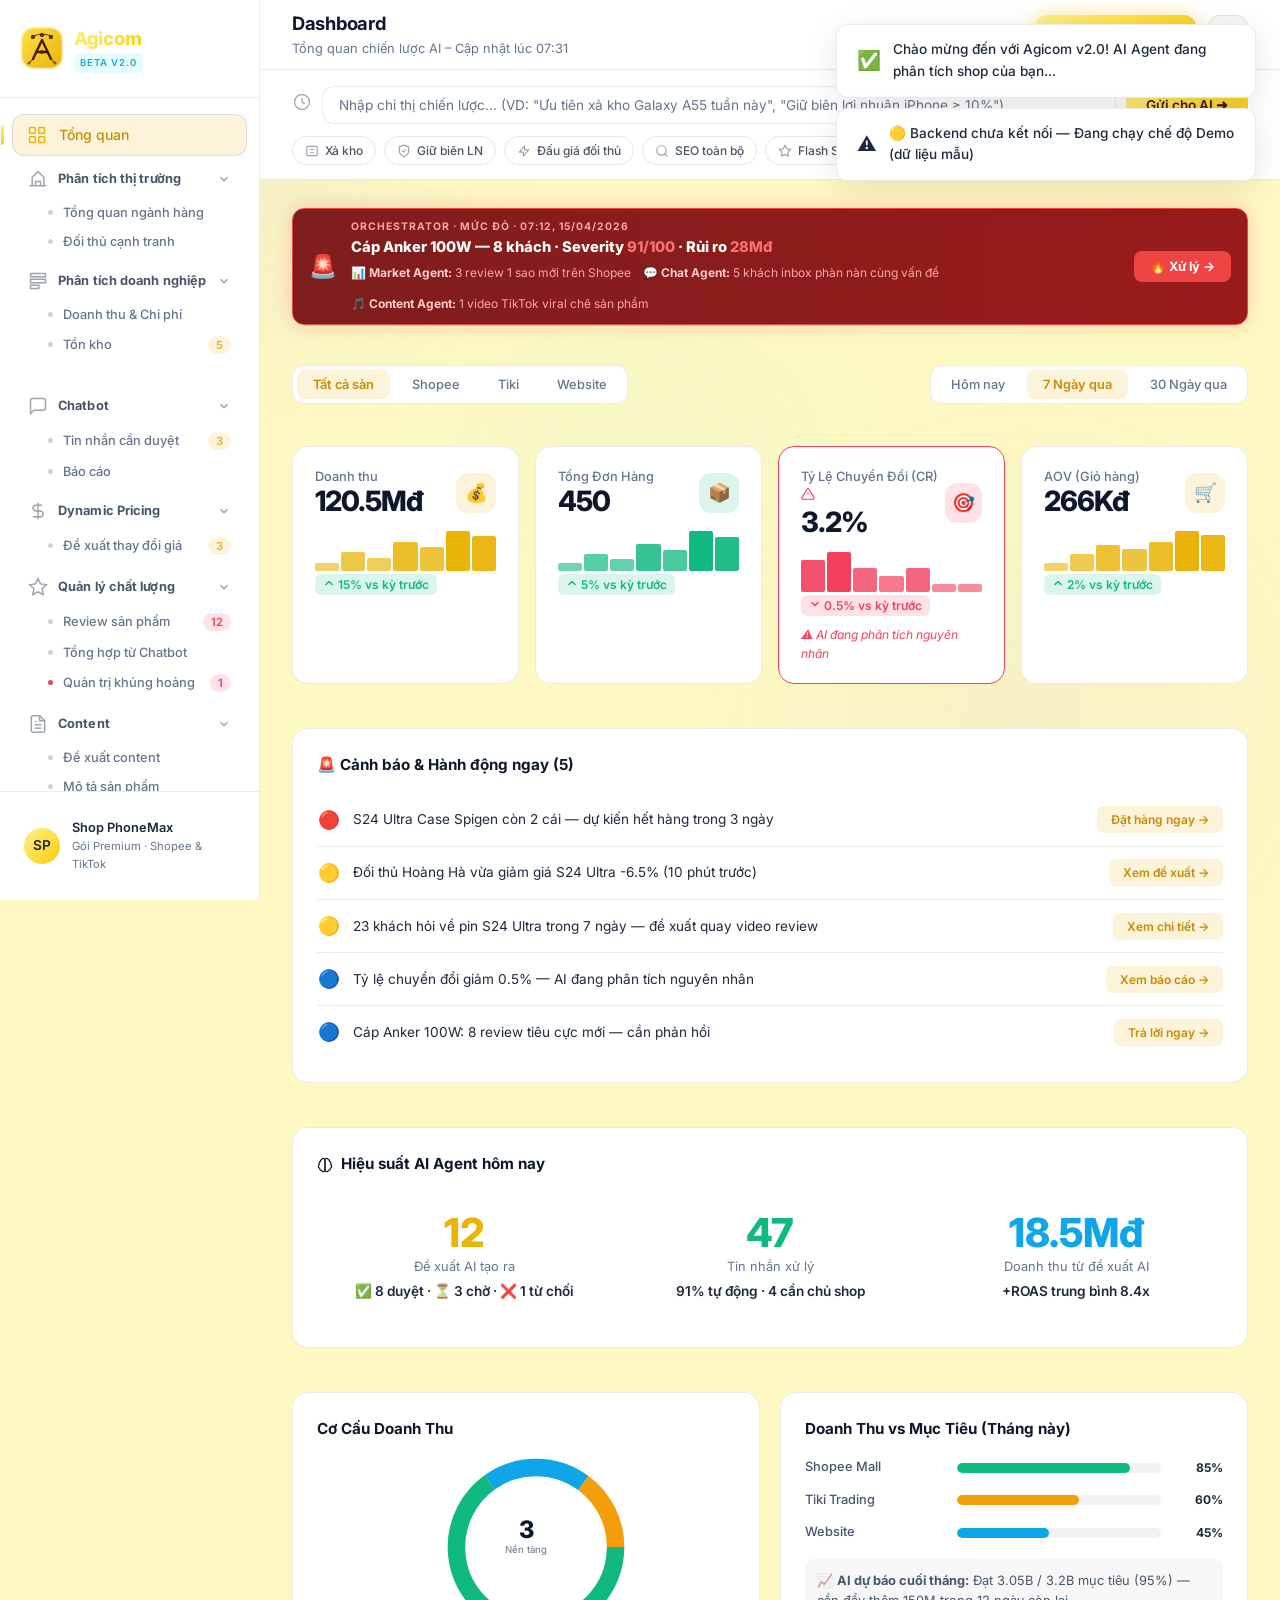
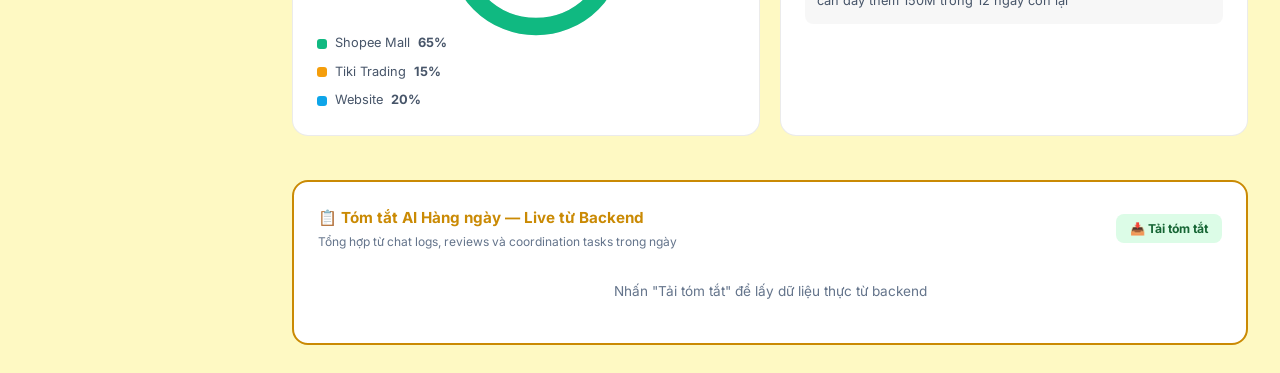
==== frontend/index.html @ 4c7b0690 "feat: Integrate backend+frontend" ====
<!DOCTYPE html>
<html lang="vi">

<head>
    <meta charset="UTF-8" />
    <meta name="viewport" content="width=device-width, initial-scale=1.0" />
    <title>Agicom – AI-Powered E-commerce Dashboard</title>
    <meta name="description"
        content="Agicom Dashboard – Hệ thống Agentic AI hỗ trợ chủ shop quản lý giá, nội dung, chat tự động và phân tích thị trường." />
    <link rel="stylesheet" href="index4.css" />
    <link rel="icon" href="data:image/svg+xml,%3Csvg viewBox='0 0 44 44' xmlns='http://www.w3.org/2000/svg'%3E%3Cdefs%3E%3ClinearGradient id='g' x1='0%25' y1='0%25' x2='100%25' y2='100%25'%3E%3Cstop offset='0%25' stop-color='%23FDE047'/%3E%3Cstop offset='100%25' stop-color='%23EAB308'/%3E%3C/linearGradient%3E%3C/defs%3E%3Crect x='2' y='2' width='40' height='40' rx='12' fill='url(%23g)'/%3E%3Cpath d='M13 33 L22 14 L31 33' stroke='%23451a03' stroke-width='2.4' fill='none' stroke-linecap='round' stroke-linejoin='round'/%3E%3Cpath d='M16.5 26 L27.5 26' stroke='%23451a03' stroke-width='2.4' stroke-linecap='round'/%3E%3C/svg%3E" />

    <style>
    /* ── Accordion Nav Groups ── */
    .nav-group { margin-bottom: 2px; }

    .nav-group-header {
        display: flex; align-items: center; gap: 10px;
        width: 100%; padding: 9px 16px;
        background: none; border: none; cursor: pointer;
        color: var(--text-secondary); font-size: 0.8rem;
        font-weight: 700; text-align: left;
        border-radius: var(--radius-sm);
        transition: background var(--transition-fast), color var(--transition-fast);
        letter-spacing: 0.1px;
    }
    .nav-group-header:hover { background: var(--bg-glass); color: var(--text-primary); }
    .nav-group-header .nav-item-icon { color: #9CA3AF; flex-shrink:0; }
    .nav-group-header:hover .nav-item-icon { color: var(--accent-amber); }
    .nav-group-header > span:nth-child(2) { flex: 1; }

    .nav-group-arrow {
        color: #9CA3AF; flex-shrink: 0;
        transition: transform 250ms ease, color 250ms ease;
    }
    .nav-group.open .nav-group-arrow { transform: rotate(0deg); }
    .nav-group:not(.open) .nav-group-arrow { transform: rotate(-90deg); }
    .nav-group.has-active .nav-group-header { color: var(--accent-amber); }
    .nav-group.has-active .nav-group-header .nav-item-icon { color: var(--accent-amber); }
    .nav-group.has-active .nav-group-arrow { color: var(--accent-amber); }

    .nav-group-children {
        overflow: hidden;
        max-height: 500px;
        transition: max-height 280ms ease, opacity 280ms ease;
        opacity: 1;
    }
    .nav-group:not(.open) .nav-group-children {
        max-height: 0; opacity: 0;
    }

    .nav-child-item {
        display: flex; align-items: center; gap: 10px;
        width: 100%; padding: 7px 16px 7px 36px;
        background: none; border: none; cursor: pointer;
        color: var(--text-muted); font-size: 0.8rem;
        font-weight: 500; text-align: left;
        border-radius: var(--radius-sm);
        transition: background var(--transition-fast), color var(--transition-fast);
    }
    .nav-child-item:hover { background: var(--bg-glass); color: var(--text-primary); }
    .nav-child-item.active {
        color: var(--accent-amber); font-weight: 700;
        background: var(--accent-indigo-bg);
    }
    .nav-child-item.active .nav-child-dot { background: var(--accent-amber); }

    .nav-child-dot {
        width: 5px; height: 5px; border-radius: 50%;
        background: #CBD5E1; flex-shrink: 0;
        transition: background 200ms;
    }

    .nav-divider {
        height: 1px; background: var(--border-primary);
        margin: 8px 16px;
    }

    /* Override nav-item icon color to use currentColor */
    .nav-item .nav-item-icon,
    .nav-group-header .nav-item-icon { transition: color var(--transition-fast); }
    .nav-item:hover .nav-item-icon,
    .nav-item.active .nav-item-icon { color: var(--accent-amber) !important; }

    /* Sidebar scrollable */
    .sidebar-nav { overflow-y: auto; padding-bottom: 12px; }
    </style>
</head>

<body>

    <!-- ===== Toast Container ===== -->
    <div class="toast-container" id="toastContainer"></div>

    <!-- ===== Scanning Overlay ===== -->
    <div class="scan-overlay" id="scanOverlay">
        <div class="scan-content">
            <div class="scan-icon"><svg viewBox="0 0 24 24" width="48" height="48" stroke="#9CA3AF" fill="none" stroke-width="1.5" stroke-linecap="round" stroke-linejoin="round"><circle cx="11" cy="11" r="8"/><path d="M21 21l-4.35-4.35"/></svg></div>
            <div class="scan-text">Đang phân tích thị trường...</div>
            <div class="scan-subtext">AI đang quét dữ liệu đối thủ và đề xuất chiến lược</div>
            <div class="scan-progress">
                <div class="scan-progress-bar"></div>
            </div>
        </div>
    </div>

    <!-- ===== Feedback Modal ===== -->
    <div class="modal-overlay" id="feedbackModal">
        <div class="modal-content">
            <div class="modal-header">
                <h3 class="modal-title">Từ chối đề xuất</h3>
                <button class="modal-close-btn" id="modalCloseBtn" aria-label="Close">✕</button>
            </div>
            <div class="modal-body">
                <label for="feedbackText">Vui lòng cho biết lý do từ chối:</label>
                <textarea id="feedbackText"
                    placeholder="Nhập lý do tại đây... (VD: Giá đề xuất quá thấp, chưa phù hợp với chi phí vận hành)"></textarea>
            </div>
            <div class="modal-footer">
                <button class="btn-modal-cancel" id="modalCancelBtn">Hủy</button>
                <button class="btn-modal-submit" id="modalSubmitBtn" disabled>Gửi & Từ chối</button>
            </div>
        </div>
    </div>

    <!-- ===== App Container ===== -->
    <div class="app-container">

        <!-- ===== Sidebar ===== -->
        <aside class="sidebar" id="sidebar">
            <div class="sidebar-header">
                <div class="sidebar-logo" style="gap:10px;align-items:center;">
                    <!-- Agicom Logo Icon -->
                    <div style="width:44px;height:44px;flex-shrink:0;">
                        <svg viewBox="0 0 44 44" width="44" height="44" xmlns="http://www.w3.org/2000/svg">
                            <defs>
                                <linearGradient id="lgMain" x1="0%" y1="0%" x2="100%" y2="100%">
                                    <stop offset="0%" stop-color="#FDE047"/>
                                    <stop offset="100%" stop-color="#EAB308"/>
                                </linearGradient>
                                <linearGradient id="lgAccent" x1="0%" y1="0%" x2="100%" y2="100%">
                                    <stop offset="0%" stop-color="#451a03"/>
                                    <stop offset="100%" stop-color="#78350f"/>
                                </linearGradient>
                                <filter id="glow">
                                    <feGaussianBlur stdDeviation="1.5" result="coloredBlur"/>
                                    <feMerge><feMergeNode in="coloredBlur"/><feMergeNode in="SourceGraphic"/></feMerge>
                                </filter>
                            </defs>
                            <!-- Outer rounded square -->
                            <rect x="2" y="2" width="40" height="40" rx="12" fill="url(#lgMain)" filter="url(#glow)"/>
                            <!-- Inner shadow layer -->
                            <rect x="2" y="2" width="40" height="40" rx="12" fill="none" stroke="rgba(255,255,255,0.4)" stroke-width="1"/>
                            <!-- Brain/circuit nodes — top 3 dots -->
                            <circle cx="13" cy="11" r="2.2" fill="url(#lgAccent)" opacity="0.9"/>
                            <circle cx="22" cy="9"  r="2.2" fill="url(#lgAccent)" opacity="0.9"/>
                            <circle cx="31" cy="11" r="2.2" fill="url(#lgAccent)" opacity="0.9"/>
                            <!-- Connecting lines top -->
                            <path d="M13 11 Q17.5 7 22 9 Q26.5 7 31 11" stroke="#451a03" stroke-width="1.3" fill="none" opacity="0.7" stroke-linecap="round"/>
                            <!-- Stylised 'A' body -->
                            <path d="M13 33 L22 14 L31 33" stroke="#451a03" stroke-width="2.4" fill="none" stroke-linecap="round" stroke-linejoin="round"/>
                            <path d="M16.5 26 L27.5 26" stroke="#451a03" stroke-width="2.4" stroke-linecap="round"/>
                            <!-- Circuit node left arm -->
                            <line x1="13" y1="33" x2="10" y2="36" stroke="#451a03" stroke-width="1.2" stroke-linecap="round" opacity="0.6"/>
                            <circle cx="9" cy="37" r="1.6" fill="#451a03" opacity="0.6"/>
                            <!-- Circuit node right arm -->
                            <line x1="31" y1="33" x2="34" y2="36" stroke="#451a03" stroke-width="1.2" stroke-linecap="round" opacity="0.6"/>
                            <circle cx="35" cy="37" r="1.6" fill="#451a03" opacity="0.6"/>
                            <!-- Small spark dot on crossbar -->
                            <circle cx="22" cy="26" r="2" fill="#451a03" opacity="0.85"/>
                        </svg>
                    </div>
                    <div>
                        <div class="sidebar-logo-text" style="font-size:1.15rem;font-weight:800;letter-spacing:-0.3px;">Agicom</div>
                        <div class="sidebar-logo-badge" style="font-size:0.6rem;">BETA V2.0</div>
                    </div>
                </div>
            </div>

            <nav class="sidebar-nav" id="sidebarNav">

                <!-- ── Tổng quan ── -->
                <button class="nav-item active" data-page="dashboard">
                    <span class="nav-item-icon"><svg viewBox="0 0 24 24" width="18" height="18" stroke="currentColor" fill="none" stroke-width="1.8"><rect x="3" y="3" width="7" height="7" rx="1"/><rect x="14" y="3" width="7" height="7" rx="1"/><rect x="3" y="14" width="7" height="7" rx="1"/><rect x="14" y="14" width="7" height="7" rx="1"/></svg></span>
                    Tổng quan
                </button>

                <!-- ── Phân tích thị trường ── -->
                <div class="nav-group open" data-group="thi-truong">
                    <button class="nav-group-header">
                        <span class="nav-item-icon"><svg viewBox="0 0 24 24" width="18" height="18" stroke="currentColor" fill="none" stroke-width="1.8"><path d="M2 20h20M5 20V10l7-7 7 7v10"/><path d="M9 20v-5h6v5"/></svg></span>
                        <span>Phân tích thị trường</span>
                        <svg class="nav-group-arrow" viewBox="0 0 24 24" width="14" height="14" stroke="currentColor" fill="none" stroke-width="2.5"><polyline points="6 9 12 15 18 9"/></svg>
                    </button>
                    <div class="nav-group-children">
                        <button class="nav-child-item" data-page="market-overview">
                            <span class="nav-child-dot"></span>Tổng quan ngành hàng
                        </button>
                        <button class="nav-child-item" data-page="competitor">
                            <span class="nav-child-dot"></span>Đối thủ cạnh tranh
                        </button>
                    </div>
                </div>

                <!-- ── Phân tích doanh nghiệp ── -->
                <div class="nav-group open" data-group="doanh-nghiep">
                    <button class="nav-group-header">
                        <span class="nav-item-icon"><svg viewBox="0 0 24 24" width="18" height="18" stroke="currentColor" fill="none" stroke-width="1.8"><path d="M3 3h18v4H3z"/><path d="M3 10h18v4H3z"/><path d="M3 17h10v4H3z"/></svg></span>
                        <span>Phân tích doanh nghiệp</span>
                        <svg class="nav-group-arrow" viewBox="0 0 24 24" width="14" height="14" stroke="currentColor" fill="none" stroke-width="2.5"><polyline points="6 9 12 15 18 9"/></svg>
                    </button>
                    <div class="nav-group-children">
                        <button class="nav-child-item" data-page="revenue">
                            <span class="nav-child-dot"></span>Doanh thu & Chi phí
                        </button>
                        <button class="nav-child-item" data-page="inventory">
                            <span class="nav-child-dot"></span>Tồn kho
                            <span class="nav-item-badge" style="background:var(--accent-amber-bg);color:var(--accent-amber);">5</span>
                        </button>
                    </div>
                </div>

                <!-- ── Divider ── -->
                <div class="nav-divider"></div>

                <!-- ── Chatbot ── -->
                <div class="nav-group open" data-group="chatbot">
                    <button class="nav-group-header">
                        <span class="nav-item-icon"><svg viewBox="0 0 24 24" width="18" height="18" stroke="currentColor" fill="none" stroke-width="1.8"><path d="M21 15a2 2 0 0 1-2 2H7l-4 4V5a2 2 0 0 1 2-2h14a2 2 0 0 1 2 2z"/></svg></span>
                        <span>Chatbot</span>
                        <svg class="nav-group-arrow" viewBox="0 0 24 24" width="14" height="14" stroke="currentColor" fill="none" stroke-width="2.5"><polyline points="6 9 12 15 18 9"/></svg>
                    </button>
                    <div class="nav-group-children">
                        <button class="nav-child-item" data-page="chat">
                            <span class="nav-child-dot"></span>Tin nhắn cần duyệt
                            <span class="nav-item-badge" style="background:var(--accent-amber-bg);color:var(--accent-amber);">3</span>
                        </button>
                        <button class="nav-child-item" data-page="chat-report">
                            <span class="nav-child-dot"></span>Báo cáo
                        </button>
                    </div>
                </div>

                <!-- ── Dynamic Pricing ── -->
                <div class="nav-group open" data-group="pricing">
                    <button class="nav-group-header">
                        <span class="nav-item-icon"><svg viewBox="0 0 24 24" width="18" height="18" stroke="currentColor" fill="none" stroke-width="1.8"><path d="M12 2v20M17 5H9.5a3.5 3.5 0 0 0 0 7h5a3.5 3.5 0 0 1 0 7H6"/></svg></span>
                        <span>Dynamic Pricing</span>
                        <svg class="nav-group-arrow" viewBox="0 0 24 24" width="14" height="14" stroke="currentColor" fill="none" stroke-width="2.5"><polyline points="6 9 12 15 18 9"/></svg>
                    </button>
                    <div class="nav-group-children">
                        <button class="nav-child-item" data-page="ai-suggestions">
                            <span class="nav-child-dot"></span>Đề xuất thay đổi giá
                            <span class="nav-item-badge" style="background:var(--accent-amber-bg);color:var(--accent-amber);">3</span>
                        </button>
                    </div>
                </div>

                <!-- ── Quản lý chất lượng ── -->
                <div class="nav-group open" data-group="quality">
                    <button class="nav-group-header">
                        <span class="nav-item-icon"><svg viewBox="0 0 24 24" width="18" height="18" stroke="currentColor" fill="none" stroke-width="1.8"><path d="M12 2l3.09 6.26L22 9.27l-5 4.87 1.18 6.88L12 17.77l-6.18 3.25L7 14.14 2 9.27l6.91-1.01L12 2z"/></svg></span>
                        <span>Quản lý chất lượng</span>
                        <svg class="nav-group-arrow" viewBox="0 0 24 24" width="14" height="14" stroke="currentColor" fill="none" stroke-width="2.5"><polyline points="6 9 12 15 18 9"/></svg>
                    </button>
                    <div class="nav-group-children">
                        <button class="nav-child-item" data-page="reviews">
                            <span class="nav-child-dot"></span>Review sản phẩm
                            <span class="nav-item-badge">12</span>
                        </button>
                        <button class="nav-child-item" data-page="chat-insights">
                            <span class="nav-child-dot"></span>Tổng hợp từ Chatbot
                        </button>
                        <button class="nav-child-item" data-page="crisis-center">
                            <span class="nav-child-dot" style="background:var(--accent-rose);"></span>Quản trị khủng hoảng
                            <span class="nav-item-badge" style="background:var(--accent-rose-bg);color:var(--accent-rose);">1</span>
                        </button>
                    </div>
                </div>

                <!-- ── Content ── -->
                <div class="nav-group open" data-group="content">
                    <button class="nav-group-header">
                        <span class="nav-item-icon"><svg viewBox="0 0 24 24" width="18" height="18" stroke="currentColor" fill="none" stroke-width="1.8"><path d="M14 2H6a2 2 0 0 0-2 2v16a2 2 0 0 0 2 2h12a2 2 0 0 0 2-2V8z"/><polyline points="14 2 14 8 20 8"/><line x1="16" y1="13" x2="8" y2="13"/><line x1="16" y1="17" x2="8" y2="17"/><polyline points="10 9 9 9 8 9"/></svg></span>
                        <span>Content</span>
                        <svg class="nav-group-arrow" viewBox="0 0 24 24" width="14" height="14" stroke="currentColor" fill="none" stroke-width="2.5"><polyline points="6 9 12 15 18 9"/></svg>
                    </button>
                    <div class="nav-group-children">
                        <button class="nav-child-item" data-page="content-suggestions">
                            <span class="nav-child-dot"></span>Đề xuất content
                        </button>
                        <button class="nav-child-item" data-page="product-descriptions">
                            <span class="nav-child-dot"></span>Mô tả sản phẩm
                        </button>
                    </div>
                </div>

                <!-- ── Divider ── -->
                <div class="nav-divider"></div>

                <!-- ── Demo khách hàng ── -->
                <button class="nav-item" data-page="demo-customer">
                    <span class="nav-item-icon"><svg viewBox="0 0 24 24" width="18" height="18" stroke="currentColor" fill="none" stroke-width="1.8"><path d="M17 21v-2a4 4 0 0 0-4-4H5a4 4 0 0 0-4 4v2"/><circle cx="9" cy="7" r="4"/><path d="M23 21v-2a4 4 0 0 0-3-3.87"/><path d="M16 3.13a4 4 0 0 1 0 7.75"/></svg></span>
                    Demo khách hàng
                </button>

                <!-- ── Cài đặt ── -->
                <button class="nav-item" data-page="settings">
                    <span class="nav-item-icon"><svg viewBox="0 0 24 24" width="18" height="18" stroke="currentColor" fill="none" stroke-width="1.8"><circle cx="12" cy="12" r="3"/><path d="M12 1v6m0 6v6M4.22 4.22l4.24 4.24M15.54 15.54l4.24 4.24M1 12h6m6 0h6M4.22 19.78l4.24-4.24M15.54 8.46l4.24-4.24"/></svg></span>
                    Cài đặt & Hồ sơ
                </button>

            </nav>

            <div class="sidebar-footer">
                <div class="sidebar-user">
                    <div class="sidebar-user-avatar">SP</div>
                    <div class="sidebar-user-info">
                        <div class="sidebar-user-name">Shop PhoneMax</div>
                        <div class="sidebar-user-role">Gói Premium · Shopee & TikTok</div>
                    </div>
                </div>
            </div>
        </aside>

        <!-- ===== Main Content ===== -->
        <main class="main-content">

            <!-- Header -->
            <header class="header">
                <div class="header-left">
                    <div class="header-title-area">
                        <h1 id="pageTitle">Dashboard</h1>
                        <p id="pageSubtitle">Tổng quan chiến lược AI – Cập nhật lúc 00:12, 10/04/2026</p>
                    </div>
                </div>
                <div class="header-right">
                    <button class="btn-scan" id="btnScan">
                        <span class="btn-scan-text"><svg viewBox="0 0 24 24" width="16" height="16" stroke="#451a03" fill="none" stroke-width="2" stroke-linecap="round" stroke-linejoin="round" style="display:inline-block;margin-right:4px"><circle cx="11" cy="11" r="8"/><path d="M21 21l-4.35-4.35"/></svg> Quét thị trường</span>
                        <span class="btn-scan-loading"><span class="spinner"></span> Đang quét...</span>
                    </button>
                    <button class="header-icon-btn" id="btnNotification" aria-label="Notifications">
                        <svg viewBox="0 0 24 24" width="20" height="20" stroke="#1e293b" fill="none" stroke-width="1.5" stroke-linecap="round" stroke-linejoin="round"><path d="M15 17H3v-2m0 0V5m0 10h2m12-2l.01.01M17.5 4h.5m0 14h-2m6-6l.01.01"/></svg>
                        <span class="notification-dot"></span>
                    </button>
                </div>
            </header>

            <!-- ===== Strategic Guidance Toolbar ===== -->
            <div class="guidance-toolbar" id="guidanceToolbar">
                <div class="guidance-inner">
                    <div class="guidance-icon"><svg viewBox="0 0 24 24" width="20" height="20" stroke="#9CA3AF" fill="none" stroke-width="1.5" stroke-linecap="round" stroke-linejoin="round"><circle cx="12" cy="12" r="9"/><path d="M12 8v4l3 2"/></svg></div>
                    <input type="text" class="guidance-input" id="guidanceInput"
                        placeholder='Nhập chỉ thị chiến lược... (VD: "Ưu tiên xả kho Galaxy A55 tuần này", "Giữ biên lợi nhuận iPhone ≥ 10%")' />
                    <button class="guidance-send-btn" id="guidanceSendBtn">Gửi cho AI ➜</button>
                </div>
                <div class="guidance-tags" id="guidanceTags">
                    <button class="guidance-tag" data-cmd="Ưu tiên đẩy mạnh xả kho sản phẩm tồn lâu nhất">
                        <svg viewBox="0 0 24 24" width="14" height="14" stroke="currentColor" fill="none" stroke-width="2" stroke-linecap="round" stroke-linejoin="round">
                            <rect x="3" y="4" width="18" height="16" rx="2" ry="2"/><path d="M9 9h6M9 15h6"/>
                        </svg>
                        Xả kho
                    </button>
                    <button class="guidance-tag" data-cmd="Tập trung giữ vững biên lợi nhuận ≥ 10% cho tất cả sản phẩm">
                        <svg viewBox="0 0 24 24" width="14" height="14" stroke="currentColor" fill="none" stroke-width="2" stroke-linecap="round" stroke-linejoin="round">
                            <path d="M12 22s8-4 8-10V5l-8-3-8 3v7c0 6 8 10 8 10z"/><path d="M9 12l2 2 4-4"/>
                        </svg>
                        Giữ biên LN
                    </button>
                    <button class="guidance-tag" data-cmd="Tập trung cạnh tranh giá với MobileWorld Store tuần này">
                        <svg viewBox="0 0 24 24" width="14" height="14" stroke="currentColor" fill="none" stroke-width="2" stroke-linecap="round" stroke-linejoin="round">
                            <path d="M13 10V3L4 14h7v7l9-11h-7z"/>
                        </svg>
                        Đấu giá đối thủ
                    </button>
                    <button class="guidance-tag" data-cmd="Tối ưu SEO toàn bộ tiêu đề sản phẩm theo keyword Shopee trending">
                        <svg viewBox="0 0 24 24" width="14" height="14" stroke="currentColor" fill="none" stroke-width="2" stroke-linecap="round" stroke-linejoin="round">
                            <circle cx="11" cy="11" r="8"/><path d="M21 21l-4.35-4.35"/>
                        </svg>
                        SEO toàn bộ
                    </button>
                    <button class="guidance-tag" data-cmd="Đẩy mạnh Flash Sale cuối tuần cho Samsung">
                        <svg viewBox="0 0 24 24" width="14" height="14" stroke="currentColor" fill="none" stroke-width="2" stroke-linecap="round" stroke-linejoin="round">
                            <path d="M12 2l3.09 6.26L22 9.27l-5 4.87 1.18 6.88L12 17.77l-6.18 3.25L7 14.14 2 9.27l6.91-1.01L12 2z"/>
                        </svg>
                        Flash Sale
                    </button>
                </div>
                <div class="guidance-active-cmd" id="guidanceActiveCmd" style="display:none;">
                    <span class="guidance-active-label"><svg viewBox="0 0 24 24" width="16" height="16" stroke="#9CA3AF" fill="none" stroke-width="1.5" stroke-linecap="round" stroke-linejoin="round" style="display:inline-block;margin-right:4px"><rect x="3" y="3" width="18" height="18" rx="2" ry="2"/><path d="M8 9h8M8 13h8M8 17h4"/></svg> AI đang ưu tiên:</span>
                    <span class="guidance-active-text" id="guidanceActiveCmdText"></span>
                    <button class="guidance-clear-btn" id="guidanceClearBtn">✕ Hủy</button>
                </div>
            </div>

            <!-- Page Content (all pages rendered here by JS) -->
            <div class="page-content" id="pageContent">
                <!-- Dynamic content rendered by app.js -->
            </div>

        </main>
    </div>

    <script src="app4.js"></script>
    <script src="api_integration.js"></script>

<!-- sidebar logic handled by app4.js -->
<!-- API integration (real backend calls) handled by api_integration.js -->

</body>

</html>
---- frontend/index4.css ----
/* ===== AgiCom Dashboard v2.0 – Complete Design System ===== */
@import url('https://fonts.googleapis.com/css2?family=Inter:wght@300;400;500;600;700;800&display=swap');

/* ===== CSS Custom Properties ===== */
:root {
    --bg-primary: #fef9c3;
    /* A very distinct beautiful pastel yellow */
    --bg-secondary: #ffffff;
    --bg-card: #ffffff;
    /* pure white cards */
    --bg-card-hover: #fafafa;
    --bg-glass: rgba(0, 0, 0, 0.03);
    --bg-sidebar: #ffffff;
    --bg-input: #ffffff;

    --border-primary: rgba(0, 0, 0, 0.08);
    --border-active: rgba(234, 179, 8, 0.5);
    --border-hover: rgba(0, 0, 0, 0.15);

    --text-primary: #1e293b;
    --text-secondary: #475569;
    --text-muted: #64748b;
    --text-heading: #0f172a;

    --accent-indigo: #ca8a04;
    --accent-indigo-bg: rgba(234, 179, 8, 0.15);
    --accent-violet: #f59e0b;
    --accent-blue: #0ea5e9;
    --accent-cyan: #06b6d4;
    --accent-emerald: #10b981;
    --accent-emerald-bg: rgba(16, 185, 129, 0.15);
    --accent-amber: #eab308;
    --accent-amber-bg: rgba(234, 179, 8, 0.15);
    --accent-rose: #f43f5e;
    --accent-rose-bg: rgba(244, 63, 94, 0.15);

    --gradient-primary: linear-gradient(135deg, #fef08a 0%, #fde047 50%, #facc15 100%);
    --gradient-success: linear-gradient(135deg, #10b981 0%, #34d399 100%);
    --gradient-danger: linear-gradient(135deg, #ef4444 0%, #f87171 100%);
    --gradient-glow: linear-gradient(135deg, rgba(250, 204, 21, 0.3) 0%, rgba(234, 179, 8, 0.1) 100%);
    --gradient-card: linear-gradient(135deg, rgba(234, 179, 8, 0.08) 0%, rgba(253, 224, 71, 0.03) 100%);

    --shadow-sm: 0 1px 2px rgba(0, 0, 0, 0.05);
    --shadow-md: 0 4px 12px rgba(0, 0, 0, 0.05);
    --shadow-lg: 0 8px 32px rgba(0, 0, 0, 0.1);
    --shadow-glow: 0 0 20px rgba(250, 204, 21, 0.4);
    --shadow-glow-success: 0 0 20px rgba(52, 211, 153, 0.2);
    --shadow-glow-danger: 0 0 20px rgba(251, 113, 133, 0.2);

    --sidebar-width: 260px;
    --header-height: 70px;
    --radius-sm: 8px;
    --radius-md: 12px;
    --radius-lg: 16px;
    --radius-xl: 20px;

    --transition-fast: 150ms cubic-bezier(0.4, 0, 0.2, 1);
    --transition-base: 250ms cubic-bezier(0.4, 0, 0.2, 1);
    --transition-slow: 400ms cubic-bezier(0.4, 0, 0.2, 1);
    --transition-spring: 500ms cubic-bezier(0.34, 1.56, 0.64, 1);
}

/* ===== Reset & Base ===== */
*,
*::before,
*::after {
    margin: 0;
    padding: 0;
    box-sizing: border-box;
}

html {
    font-size: 16px;
    scroll-behavior: smooth;
}

body {
    font-family: 'Inter', -apple-system, BlinkMacSystemFont, sans-serif;
    background: var(--bg-primary);
    color: var(--text-primary);
    line-height: 1.6;
    overflow-x: hidden;
    min-height: 100vh;
}

body::before {
    content: '';
    position: fixed;
    inset: 0;
    background:
        radial-gradient(ellipse 600px 400px at 10% 20%, rgba(99, 102, 241, 0.08) 0%, transparent 70%),
        radial-gradient(ellipse 500px 500px at 80% 80%, rgba(139, 92, 246, 0.06) 0%, transparent 70%),
        radial-gradient(ellipse 400px 300px at 50% 50%, rgba(34, 211, 238, 0.04) 0%, transparent 70%);
    pointer-events: none;
    z-index: 0;
}

a {
    color: var(--accent-indigo);
    text-decoration: none;
}

button {
    cursor: pointer;
    font-family: inherit;
}

input,
textarea,
select {
    font-family: inherit;
}

::-webkit-scrollbar {
    width: 6px;
    height: 6px;
}

::-webkit-scrollbar-track {
    background: transparent;
}

::-webkit-scrollbar-thumb {
    background: rgba(0, 0, 0, 0.1);
    border-radius: 3px;
}

::-webkit-scrollbar-thumb:hover {
    background: rgba(0, 0, 0, 0.2);
}

/* ===== App Layout ===== */
.app-container {
    display: flex;
    min-height: 100vh;
    position: relative;
    z-index: 1;
}

/* ===== Sidebar ===== */
.sidebar {
    width: var(--sidebar-width);
    min-height: 100vh;
    background: var(--bg-sidebar);
    border-right: 1px solid var(--border-primary);
    display: flex;
    flex-direction: column;
    position: fixed;
    left: 0;
    top: 0;
    bottom: 0;
    z-index: 100;
    backdrop-filter: blur(20px);
    transition: transform var(--transition-base);
}

.sidebar-header {
    padding: 24px 20px;
    border-bottom: 1px solid var(--border-primary);
}

.sidebar-logo {
    display: flex;
    align-items: center;
    gap: 12px;
}

.sidebar-logo-icon {
    width: 40px;
    height: 40px;
    border-radius: var(--radius-md);
    background: var(--gradient-primary);
    display: flex;
    align-items: center;
    justify-content: center;
    font-size: 20px;
    box-shadow: var(--shadow-glow);
}

.sidebar-logo-text {
    font-size: 1.25rem;
    font-weight: 700;
    background: var(--gradient-primary);
    -webkit-background-clip: text;
    -webkit-text-fill-color: transparent;
    background-clip: text;
    letter-spacing: -0.5px;
}

.sidebar-logo-badge {
    font-size: 0.6rem;
    font-weight: 600;
    color: var(--accent-cyan);
    background: rgba(34, 211, 238, 0.1);
    padding: 2px 6px;
    border-radius: 4px;
    letter-spacing: 1px;
    text-transform: uppercase;
}

.sidebar-nav {
    flex: 1;
    padding: 16px 12px;
    display: flex;
    flex-direction: column;
    gap: 4px;
    overflow-y: auto;
}

.nav-section-label {
    font-size: 0.65rem;
    font-weight: 600;
    color: #9CA3AF;
    text-transform: uppercase;
    letter-spacing: 1.5px;
    padding: 16px 12px 8px;
}

.nav-item {
    display: flex;
    align-items: center;
    gap: 12px;
    padding: 10px 14px;
    border-radius: var(--radius-md);
    color: #9CA3AF;
    font-size: 0.875rem;
    font-weight: 500;
    transition: all var(--transition-fast);
    border: 1px solid transparent;
    position: relative;
    background: none;
    width: 100%;
    text-align: left;
}

.nav-item:hover {
    background: var(--bg-glass);
    color: #6B7280;
    border-color: var(--border-hover);
}

.nav-item.active {
    background: var(--accent-indigo-bg);
    color: var(--accent-indigo);
    border-color: rgba(99, 102, 241, 0.2);
}

.nav-item.active::before {
    content: '';
    position: absolute;
    left: -12px;
    top: 50%;
    transform: translateY(-50%);
    width: 3px;
    height: 20px;
    border-radius: 0 3px 3px 0;
    background: var(--gradient-primary);
}

.nav-item-icon {
    width: 20px;
    height: 20px;
    display: flex;
    align-items: center;
    justify-content: center;
    font-size: 1rem;
    flex-shrink: 0;
}

.nav-item-icon svg {
    width: 100%;
    height: 100%;
    display: block;
}

.nav-item-badge {
    margin-left: auto;
    background: var(--accent-rose-bg);
    color: var(--accent-rose);
    font-size: 0.7rem;
    font-weight: 600;
    padding: 2px 8px;
    border-radius: 10px;
    min-width: 20px;
    text-align: center;
}

.sidebar-footer {
    padding: 16px 12px;
    border-top: 1px solid var(--border-primary);
}

.sidebar-user {
    display: flex;
    align-items: center;
    gap: 12px;
    padding: 10px 12px;
    border-radius: var(--radius-md);
    transition: background var(--transition-fast);
}

.sidebar-user:hover {
    background: var(--bg-glass);
}

.sidebar-user-avatar {
    width: 36px;
    height: 36px;
    border-radius: 50%;
    background: var(--gradient-primary);
    display: flex;
    align-items: center;
    justify-content: center;
    font-weight: 600;
    font-size: 0.85rem;
}

.sidebar-user-info {
    flex: 1;
    min-width: 0;
}

.sidebar-user-name {
    font-size: 0.8rem;
    font-weight: 600;
    color: var(--text-primary);
    white-space: nowrap;
    overflow: hidden;
    text-overflow: ellipsis;
}

.sidebar-user-role {
    font-size: 0.7rem;
    color: var(--text-muted);
}

/* ===== Main Content ===== */
.main-content {
    flex: 1;
    margin-left: var(--sidebar-width);
    display: flex;
    flex-direction: column;
    min-height: 100vh;
}

/* ===== Header ===== */
.header {
    height: var(--header-height);
    display: flex;
    align-items: center;
    justify-content: space-between;
    padding: 0 32px;
    border-bottom: 1px solid var(--border-primary);
    background: var(--bg-secondary);
    z-index: 50;
}

.header-left {
    display: flex;
    align-items: center;
    gap: 16px;
}

.header-title-area h1 {
    font-size: 1.15rem;
    font-weight: 700;
    color: var(--text-heading);
    letter-spacing: -0.3px;
}

.header-title-area p {
    font-size: 0.8rem;
    color: var(--text-muted);
    margin-top: 1px;
}

.header-right {
    display: flex;
    align-items: center;
    gap: 12px;
}

.btn-scan {
    display: inline-flex;
    align-items: center;
    gap: 8px;
    padding: 10px 20px;
    background: var(--gradient-primary);
    color: #451a03;
    font-size: 0.85rem;
    font-weight: 600;
    border: none;
    border-radius: var(--radius-md);
    box-shadow: var(--shadow-glow);
    transition: all var(--transition-base);
    position: relative;
    overflow: hidden;
}

.btn-scan:hover {
    transform: translateY(-1px);
    box-shadow: 0 0 30px rgba(99, 102, 241, 0.3);
}

.btn-scan:active {
    transform: translateY(0);
}

.btn-scan.scanning {
    pointer-events: none;
    opacity: 0.85;
}

.btn-scan.scanning .btn-scan-text {
    display: none;
}

.btn-scan.scanning .btn-scan-loading {
    display: inline-flex;
}

.btn-scan-loading {
    display: none;
    align-items: center;
    gap: 8px;
}

.spinner {
    width: 16px;
    height: 16px;
    border: 2px solid rgba(0, 0, 0, 0.3);
    border-top-color: white;
    border-radius: 50%;
    animation: spin 0.8s linear infinite;
}

@keyframes spin {
    to {
        transform: rotate(360deg);
    }
}

.header-icon-btn {
    width: 40px;
    height: 40px;
    border-radius: var(--radius-md);
    border: 1px solid var(--border-primary);
    background: var(--bg-glass);
    color: var(--text-secondary);
    display: flex;
    align-items: center;
    justify-content: center;
    font-size: 1.1rem;
    transition: all var(--transition-fast);
    position: relative;
}

.header-icon-btn:hover {
    background: var(--bg-card-hover);
    color: var(--text-primary);
    border-color: var(--border-hover);
}

.notification-dot {
    position: absolute;
    top: 8px;
    right: 8px;
    width: 8px;
    height: 8px;
    background: var(--accent-rose);
    border-radius: 50%;
    border: 2px solid var(--bg-primary);
}

/* ===== Guidance Toolbar ===== */
.guidance-toolbar {
    padding: 16px 32px 12px;
    border-bottom: 1px solid var(--border-primary);
    background: var(--bg-secondary);
}

.guidance-inner {
    display: flex;
    gap: 10px;
    align-items: center;
}

.guidance-icon {
    font-size: 1.3rem;
    flex-shrink: 0;
}

.guidance-input {
    flex: 1;
    padding: 10px 16px;
    background: var(--bg-input);
    border: 1px solid var(--border-primary);
    border-radius: var(--radius-md);
    font-size: 0.85rem;
    color: var(--text-primary);
    transition: border-color var(--transition-fast);
}

.guidance-input:focus {
    outline: none;
    border-color: var(--accent-indigo);
    box-shadow: 0 0 0 3px rgba(99, 102, 241, 0.1);
}

.guidance-input::placeholder {
    color: var(--text-muted);
}

.guidance-send-btn {
    padding: 10px 20px;
    background: var(--gradient-primary);
    color: #451a03;
    border: none;
    border-radius: var(--radius-md);
    font-size: 0.85rem;
    font-weight: 600;
    white-space: nowrap;
    transition: all var(--transition-base);
}

.guidance-send-btn:hover {
    transform: translateY(-1px);
    box-shadow: var(--shadow-glow);
}

.guidance-tags {
    display: flex;
    gap: 8px;
    margin-top: 10px;
    flex-wrap: nowrap;
    overflow-x: auto;
    overflow-y: hidden;
    -webkit-overflow-scrolling: touch;
    scrollbar-width: none;
    padding: 2px 0;
}

.guidance-tags::-webkit-scrollbar {
    display: none;
}

.guidance-tag {
    padding: 6px 12px;
    background: #ffffff;
    border: 1px solid #e5e7eb;
    border-radius: 20px;
    font-size: 0.75rem;
    font-weight: 500;
    color: #4b5563;
    transition: all 150ms ease;
    display: inline-flex;
    align-items: center;
    gap: 6px;
    white-space: nowrap;
    flex-shrink: 0;
    cursor: pointer;
}

.guidance-tag svg {
    flex-shrink: 0;
    color: #9ca3af;
}

.guidance-tag:hover {
    background: #ffffff;
    color: #1f2937;
    border-color: #F5C518;
    box-shadow: 0 1px 2px rgba(0, 0, 0, 0.05);
}

.guidance-tag.active {
    background: #FFF9E6;
    border-color: #F5C518;
    color: #1f2937;
    font-weight: 600;
}

.guidance-tag.active svg {
    color: #F5C518;
}

.guidance-active-cmd {
    margin-top: 10px;
    padding: 10px 16px;
    background: var(--accent-indigo-bg);
    border: 1px solid rgba(99, 102, 241, 0.2);
    border-radius: var(--radius-md);
    display: flex;
    align-items: center;
    gap: 10px;
    animation: fadeInUp 0.3s ease;
}

.guidance-active-label {
    font-size: 0.8rem;
    font-weight: 600;
    color: var(--accent-indigo);
    white-space: nowrap;
}

.guidance-active-text {
    font-size: 0.8rem;
    color: var(--text-primary);
    flex: 1;
}

.guidance-clear-btn {
    padding: 4px 12px;
    background: var(--accent-rose-bg);
    color: var(--accent-rose);
    border: 1px solid rgba(251, 113, 133, 0.2);
    border-radius: 6px;
    font-size: 0.7rem;
    font-weight: 600;
    white-space: nowrap;
    transition: all var(--transition-fast);
}

.guidance-clear-btn:hover {
    background: var(--accent-rose);
    color: white;
}

/* ===== Page Content ===== */
.page-content {
    flex: 1;
    padding: 28px 32px;
    display: flex;
    flex-direction: column;
    gap: 24px;
}

/* ===== Stats Grid ===== */
.stats-grid {
    display: grid;
    grid-template-columns: repeat(4, 1fr);
    gap: 16px;
}

.stat-card {
    background: var(--bg-card);
    border: 1px solid var(--border-primary);
    border-radius: var(--radius-lg);
    padding: 20px 22px;
    backdrop-filter: blur(10px);
    transition: all var(--transition-base);
    position: relative;
    overflow: hidden;
}

.stat-card::before {
    content: '';
    position: absolute;
    top: 0;
    left: 0;
    right: 0;
    height: 2px;
    border-radius: var(--radius-lg) var(--radius-lg) 0 0;
}

.stat-card.indigo::before {
    background: #FFF3B0;
}

.stat-card.emerald::before {
    background: var(--gradient-success);
}

.stat-card.rose::before {
    background: var(--gradient-danger);
}

.stat-card.amber::before {
    background: linear-gradient(135deg, var(--accent-amber), var(--accent-cyan));
}

.stat-card.blue::before {
    background: linear-gradient(135deg, var(--accent-blue), var(--accent-cyan));
}

.stat-card.violet::before {
    background: linear-gradient(135deg, var(--accent-violet), var(--accent-indigo));
}

.stat-card:hover {
    border-color: var(--border-hover);
    transform: translateY(-2px);
    box-shadow: var(--shadow-md);
}

.stat-card-header {
    display: flex;
    align-items: center;
    justify-content: space-between;
    margin-bottom: 12px;
}

.stat-card-icon {
    width: 40px;
    height: 40px;
    border-radius: var(--radius-md);
    display: flex;
    align-items: center;
    justify-content: center;
    font-size: 1.15rem;
}

.stat-card-trend {
    font-size: 0.75rem;
    font-weight: 600;
    padding: 3px 8px;
    border-radius: 6px;
}

.stat-card-trend.up {
    color: var(--accent-emerald);
    background: var(--accent-emerald-bg);
}

.stat-card-trend.down {
    color: var(--accent-rose);
    background: var(--accent-rose-bg);
}

.stat-card-value {
    font-size: 1.75rem;
    font-weight: 800;
    color: var(--text-heading);
    letter-spacing: -1px;
    line-height: 1;
    margin-bottom: 4px;
}

.stat-card-label {
    font-size: 0.8rem;
    color: var(--text-muted);
    font-weight: 500;
}

/* ===== Section & Cards (shared) ===== */
.section-header {
    display: flex;
    align-items: center;
    justify-content: space-between;
    flex-wrap: wrap;
    gap: 12px;
}

.section-title {
    font-size: 1.1rem;
    font-weight: 700;
    color: var(--text-heading);
    letter-spacing: -0.3px;
}

.section-subtitle {
    font-size: 0.8rem;
    color: var(--text-muted);
    margin-top: 2px;
}

.content-card {
    background: var(--bg-card);
    border: 1px solid var(--border-primary);
    border-radius: var(--radius-lg);
    padding: 24px;
    backdrop-filter: blur(10px);
    transition: all var(--transition-base);
    animation: fadeInUp 0.4s ease-out both;
}

.content-card:hover {
    border-color: var(--border-hover);
}

.content-card-title {
    font-size: 0.95rem;
    font-weight: 700;
    color: var(--text-heading);
    margin-bottom: 16px;
    display: flex;
    align-items: center;
    gap: 8px;
}

/* ===== Filter Tabs ===== */
.filter-tabs {
    display: flex;
    gap: 6px;
    background: var(--bg-card);
    padding: 4px;
    border-radius: var(--radius-md);
    border: 1px solid var(--border-primary);
}

.filter-tab {
    padding: 7px 16px;
    border-radius: var(--radius-sm);
    font-size: 0.8rem;
    font-weight: 500;
    color: var(--text-muted);
    border: none;
    background: transparent;
    transition: all var(--transition-fast);
    white-space: nowrap;
}

.filter-tab:hover {
    color: var(--text-secondary);
    background: var(--bg-glass);
}

.filter-tab.active {
    background: var(--accent-indigo-bg);
    color: var(--accent-indigo);
    font-weight: 600;
}

/* ===== Strategy Cards ===== */
.strategy-list {
    display: flex;
    flex-direction: column;
    gap: 16px;
}

.strategy-card {
    background: var(--bg-card);
    border: 1px solid var(--border-primary);
    border-radius: var(--radius-lg);
    padding: 24px;
    backdrop-filter: blur(10px);
    transition: all var(--transition-base);
    animation: fadeInUp 0.4s ease-out both;
    position: relative;
    overflow: hidden;
}

.strategy-card::after {
    content: '';
    position: absolute;
    inset: 0;
    background: var(--gradient-card);
    pointer-events: none;
    opacity: 0;
    transition: opacity var(--transition-base);
}

.strategy-card:hover {
    border-color: var(--border-hover);
    box-shadow: var(--shadow-md);
}

.strategy-card:hover::after {
    opacity: 1;
}

.strategy-card:nth-child(1) {
    animation-delay: 0ms;
}

.strategy-card:nth-child(2) {
    animation-delay: 80ms;
}

.strategy-card:nth-child(3) {
    animation-delay: 160ms;
}

.strategy-card:nth-child(4) {
    animation-delay: 240ms;
}

.strategy-card:nth-child(5) {
    animation-delay: 320ms;
}

@keyframes fadeInUp {
    from {
        opacity: 0;
        transform: translateY(16px);
    }

    to {
        opacity: 1;
        transform: translateY(0);
    }
}

.strategy-card-top {
    display: flex;
    align-items: flex-start;
    justify-content: space-between;
    gap: 16px;
    margin-bottom: 16px;
    position: relative;
    z-index: 1;
}

.strategy-card-info {
    flex: 1;
    min-width: 0;
}

.strategy-type-badge {
    display: inline-flex;
    align-items: center;
    gap: 6px;
    font-size: 0.7rem;
    font-weight: 600;
    text-transform: uppercase;
    letter-spacing: 0.8px;
    padding: 4px 10px;
    border-radius: 6px;
    margin-bottom: 10px;
}

.strategy-type-badge.pricing {
    background: var(--accent-emerald-bg);
    color: var(--accent-emerald);
}

.strategy-type-badge.content {
    background: var(--accent-indigo-bg);
    color: var(--accent-indigo);
}

.strategy-type-badge.chat_response {
    background: var(--accent-amber-bg);
    color: var(--accent-amber);
}

.strategy-title {
    font-size: 1.05rem;
    font-weight: 700;
    color: var(--text-heading);
    margin-bottom: 6px;
    letter-spacing: -0.2px;
}

.strategy-description {
    font-size: 0.85rem;
    color: var(--text-secondary);
    line-height: 1.6;
}

.strategy-meta {
    display: flex;
    gap: 16px;
    flex-shrink: 0;
    align-items: center;
}

.status-badge {
    display: inline-flex;
    align-items: center;
    gap: 6px;
    padding: 5px 12px;
    border-radius: 20px;
    font-size: 0.75rem;
    font-weight: 600;
    transition: all var(--transition-base);
}

.status-badge.pending {
    background: var(--accent-amber-bg);
    color: var(--accent-amber);
}

.status-badge.approved {
    background: var(--accent-emerald-bg);
    color: var(--accent-emerald);
}

.status-badge.denied {
    background: var(--accent-rose-bg);
    color: var(--accent-rose);
}

.status-dot {
    width: 6px;
    height: 6px;
    border-radius: 50%;
    background: currentColor;
}

.status-badge.pending .status-dot {
    animation: pulse 2s ease-in-out infinite;
}

@keyframes pulse {

    0%,
    100% {
        opacity: 1;
    }

    50% {
        opacity: 0.4;
    }
}

.confidence-bar {
    display: flex;
    align-items: center;
    gap: 8px;
    margin-top: 12px;
    position: relative;
    z-index: 1;
}

.confidence-label {
    font-size: 0.75rem;
    color: var(--text-muted);
    font-weight: 500;
    white-space: nowrap;
}

.confidence-track {
    flex: 1;
    height: 6px;
    background: rgba(0, 0, 0, 0.06);
    border-radius: 3px;
    overflow: hidden;
    max-width: 160px;
}

.confidence-fill {
    height: 100%;
    border-radius: 3px;
    transition: width 1s ease-out;
}

.confidence-fill.high {
    background: var(--accent-emerald);
}

.confidence-fill.medium {
    background: var(--accent-amber);
}

.confidence-fill.low {
    background: var(--accent-rose);
}

.confidence-value {
    font-size: 0.75rem;
    font-weight: 700;
    min-width: 35px;
}

.confidence-value.high {
    color: var(--accent-emerald);
}

.confidence-value.medium {
    color: var(--accent-amber);
}

.confidence-value.low {
    color: var(--accent-rose);
}

.impact-badge {
    font-size: 0.7rem;
    font-weight: 600;
    padding: 3px 8px;
    border-radius: 5px;
    text-transform: uppercase;
    letter-spacing: 0.5px;
}

.impact-badge.high {
    background: var(--accent-rose-bg);
    color: var(--accent-rose);
}

.impact-badge.medium {
    background: var(--accent-amber-bg);
    color: var(--accent-amber);
}

.impact-badge.low {
    background: var(--accent-emerald-bg);
    color: var(--accent-emerald);
}

.strategy-comparison {
    display: grid;
    grid-template-columns: 1fr auto 1fr;
    gap: 12px;
    align-items: center;
    margin-top: 16px;
    padding: 16px;
    background: rgba(0, 0, 0, 0.02);
    border-radius: var(--radius-md);
    border: 1px solid var(--border-primary);
    position: relative;
    z-index: 1;
}

.comparison-box {
    text-align: center;
}

.comparison-label {
    font-size: 0.7rem;
    color: var(--text-muted);
    font-weight: 500;
    text-transform: uppercase;
    letter-spacing: 0.8px;
    margin-bottom: 6px;
}

.comparison-value {
    font-size: 1.2rem;
    font-weight: 700;
    color: var(--text-secondary);
}

.comparison-value.new {
    color: var(--accent-emerald);
}

.comparison-arrow {
    font-size: 1.3rem;
    color: var(--accent-indigo);
}

.competitor-table {
    margin-top: 12px;
    width: 100%;
    position: relative;
    z-index: 1;
}

.competitor-table table {
    width: 100%;
    border-collapse: collapse;
    font-size: 0.8rem;
}

.competitor-table th {
    text-align: left;
    color: var(--text-muted);
    font-weight: 600;
    font-size: 0.7rem;
    text-transform: uppercase;
    letter-spacing: 0.8px;
    padding: 8px 12px;
    border-bottom: 1px solid var(--border-primary);
}

.competitor-table td {
    padding: 8px 12px;
    color: var(--text-secondary);
    border-bottom: 1px solid rgba(0, 0, 0, 0.03);
}

.competitor-table tr:last-child td {
    border-bottom: none;
}

.reasoning-toggle {
    display: flex;
    align-items: center;
    gap: 8px;
    padding: 10px 0;
    font-size: 0.8rem;
    font-weight: 600;
    color: var(--accent-indigo);
    background: none;
    border: none;
    cursor: pointer;
    position: relative;
    z-index: 1;
    transition: color var(--transition-fast);
}

.reasoning-toggle:hover {
    color: var(--accent-violet);
}

.reasoning-toggle-icon {
    transition: transform var(--transition-base);
    font-size: 0.7rem;
}

.reasoning-toggle-icon.open {
    transform: rotate(180deg);
}

.reasoning-content {
    max-height: 0;
    overflow: hidden;
    transition: max-height var(--transition-slow), opacity var(--transition-base);
    opacity: 0;
    position: relative;
    z-index: 1;
}

.reasoning-content.open {
    max-height: 300px;
    opacity: 1;
}

.reasoning-text {
    padding: 14px 16px;
    background: rgba(99, 102, 241, 0.05);
    border-left: 3px solid var(--accent-indigo);
    border-radius: 0 var(--radius-sm) var(--radius-sm) 0;
    font-size: 0.85rem;
    color: var(--text-secondary);
    line-height: 1.7;
}

.reasoning-text .ai-label {
    display: inline-flex;
    align-items: center;
    gap: 4px;
    font-size: 0.7rem;
    font-weight: 600;
    color: var(--accent-indigo);
    margin-bottom: 6px;
}

.strategy-actions {
    display: flex;
    gap: 10px;
    margin-top: 16px;
    position: relative;
    z-index: 1;
}

.btn {
    display: inline-flex;
    align-items: center;
    gap: 8px;
    padding: 10px 20px;
    font-size: 0.85rem;
    font-weight: 600;
    border: 1px solid transparent;
    border-radius: var(--radius-md);
    transition: all var(--transition-base);
}

.btn-accept {
    background: var(--accent-emerald-bg);
    color: var(--accent-emerald);
    border-color: rgba(52, 211, 153, 0.2);
}

.btn-accept:hover {
    background: var(--accent-emerald);
    color: white;
    box-shadow: var(--shadow-glow-success);
    transform: translateY(-1px);
}

.btn-deny {
    background: var(--accent-rose-bg);
    color: var(--accent-rose);
    border-color: rgba(251, 113, 133, 0.2);
}

.btn-deny:hover {
    background: var(--accent-rose);
    color: white;
    box-shadow: var(--shadow-glow-danger);
    transform: translateY(-1px);
}

.btn:active {
    transform: translateY(0) scale(0.97);
}

.btn:disabled {
    opacity: 0.5;
    pointer-events: none;
}

/* ===== Modal ===== */
.modal-overlay {
    position: fixed;
    inset: 0;
    background: rgba(0, 0, 0, 0.6);
    backdrop-filter: blur(6px);
    display: flex;
    align-items: center;
    justify-content: center;
    z-index: 1000;
    opacity: 0;
    visibility: hidden;
    transition: all var(--transition-base);
}

.modal-overlay.show {
    opacity: 1;
    visibility: visible;
}

.modal-content {
    background: var(--bg-secondary);
    border: 1px solid var(--border-primary);
    border-radius: var(--radius-xl);
    padding: 28px;
    width: 100%;
    max-width: 480px;
    box-shadow: var(--shadow-lg);
    transform: translateY(20px) scale(0.95);
    transition: transform var(--transition-spring);
}

.modal-overlay.show .modal-content {
    transform: translateY(0) scale(1);
}

.modal-header {
    display: flex;
    align-items: center;
    justify-content: space-between;
    margin-bottom: 20px;
}

.modal-title {
    font-size: 1.1rem;
    font-weight: 700;
    color: var(--text-heading);
}

.modal-close-btn {
    width: 32px;
    height: 32px;
    border-radius: var(--radius-sm);
    border: 1px solid var(--border-primary);
    background: var(--bg-glass);
    color: var(--text-muted);
    display: flex;
    align-items: center;
    justify-content: center;
    font-size: 1rem;
    transition: all var(--transition-fast);
}

.modal-close-btn:hover {
    color: var(--text-primary);
    background: var(--bg-card-hover);
}

.modal-body textarea {
    width: 100%;
    min-height: 120px;
    background: var(--bg-input);
    border: 1px solid var(--border-primary);
    border-radius: var(--radius-md);
    padding: 14px;
    font-size: 0.85rem;
    color: var(--text-primary);
    resize: vertical;
    transition: border-color var(--transition-fast);
    line-height: 1.6;
}

.modal-body textarea:focus {
    outline: none;
    border-color: var(--accent-indigo);
    box-shadow: 0 0 0 3px rgba(99, 102, 241, 0.1);
}

.modal-body textarea::placeholder {
    color: var(--text-muted);
}

.modal-body label {
    display: block;
    font-size: 0.8rem;
    font-weight: 600;
    color: var(--text-secondary);
    margin-bottom: 8px;
}

.modal-footer {
    display: flex;
    gap: 10px;
    justify-content: flex-end;
    margin-top: 20px;
}

.btn-modal-cancel {
    padding: 10px 20px;
    background: var(--bg-glass);
    border: 1px solid var(--border-primary);
    color: var(--text-secondary);
    font-size: 0.85rem;
    font-weight: 600;
    border-radius: var(--radius-md);
    transition: all var(--transition-fast);
}

.btn-modal-cancel:hover {
    background: var(--bg-card-hover);
    color: var(--text-primary);
}

.btn-modal-submit {
    padding: 10px 24px;
    background: var(--gradient-danger);
    color: white;
    border: none;
    font-size: 0.85rem;
    font-weight: 600;
    border-radius: var(--radius-md);
    transition: all var(--transition-base);
}

.btn-modal-submit:hover {
    transform: translateY(-1px);
    box-shadow: var(--shadow-glow-danger);
}

.btn-modal-submit:disabled {
    opacity: 0.5;
    pointer-events: none;
}

/* ===== Toast ===== */
.toast-container {
    position: fixed;
    top: 24px;
    right: 24px;
    z-index: 2000;
    display: flex;
    flex-direction: column;
    gap: 10px;
    pointer-events: none;
}

.toast {
    display: flex;
    align-items: center;
    gap: 12px;
    padding: 14px 20px;
    background: var(--bg-secondary);
    border: 1px solid var(--border-primary);
    border-radius: var(--radius-md);
    box-shadow: var(--shadow-lg);
    pointer-events: auto;
    min-width: 300px;
    max-width: 420px;
    animation: toastIn 0.4s cubic-bezier(0.34, 1.56, 0.64, 1);
    transform-origin: top right;
}

.toast.removing {
    animation: toastOut 0.3s ease-in forwards;
}

@keyframes toastIn {
    from {
        opacity: 0;
        transform: translateX(100%) scale(0.8);
    }

    to {
        opacity: 1;
        transform: translateX(0) scale(1);
    }
}

@keyframes toastOut {
    from {
        opacity: 1;
        transform: translateX(0) scale(1);
    }

    to {
        opacity: 0;
        transform: translateX(100%) scale(0.8);
    }
}

.toast-icon {
    font-size: 1.2rem;
    flex-shrink: 0;
}

.toast-message {
    font-size: 0.85rem;
    font-weight: 500;
    color: var(--text-primary);
    flex: 1;
}

.toast.success {
    border-color: rgba(52, 211, 153, 0.3);
}

.toast.success .toast-icon {
    color: var(--accent-emerald);
}

.toast.error {
    border-color: rgba(251, 113, 133, 0.3);
}

.toast.error .toast-icon {
    color: var(--accent-rose);
}

.toast.info {
    border-color: rgba(96, 165, 250, 0.3);
}

.toast.info .toast-icon {
    color: var(--accent-blue);
}

/* ===== Scan Overlay ===== */
.scan-overlay {
    position: fixed;
    inset: 0;
    background: rgba(0, 0, 0, 0.5);
    backdrop-filter: blur(8px);
    display: flex;
    align-items: center;
    justify-content: center;
    z-index: 500;
    opacity: 0;
    visibility: hidden;
    transition: all var(--transition-base);
}

.scan-overlay.show {
    opacity: 1;
    visibility: visible;
}

.scan-content {
    text-align: center;
    animation: fadeInUp 0.4s ease-out;
}

.scan-icon {
    font-size: 3rem;
    margin-bottom: 16px;
    animation: scanPulse 1.5s ease-in-out infinite;
}

@keyframes scanPulse {

    0%,
    100% {
        transform: scale(1);
        opacity: 1;
    }

    50% {
        transform: scale(1.1);
        opacity: 0.7;
    }
}

.scan-text {
    font-size: 1.1rem;
    font-weight: 600;
    color: var(--text-heading);
    margin-bottom: 8px;
}

.scan-subtext {
    font-size: 0.85rem;
    color: var(--text-muted);
}

.scan-progress {
    width: 200px;
    height: 4px;
    background: rgba(0, 0, 0, 0.1);
    border-radius: 2px;
    margin: 16px auto 0;
    overflow: hidden;
}

.scan-progress-bar {
    height: 100%;
    background: #FFF3B0;
    border-radius: 2px;
    width: 0%;
    animation: scanProgress 3s ease-in-out forwards;
}

@keyframes scanProgress {
    0% {
        width: 0%;
    }

    30% {
        width: 45%;
    }

    60% {
        width: 70%;
    }

    90% {
        width: 90%;
    }

    100% {
        width: 100%;
    }
}

/* ===== Dashboard Grid (strategies + chat) ===== */
.dashboard-grid {
    display: grid;
    grid-template-columns: 1fr 380px;
    gap: 24px;
    align-items: start;
}

/* ===== Chat Panel (Dashboard sidebar) ===== */
.chat-panel {
    background: var(--bg-card);
    border: 1px solid var(--border-primary);
    border-radius: var(--radius-lg);
    display: flex;
    flex-direction: column;
    max-height: calc(100vh - 200px);
    position: sticky;
    top: calc(var(--header-height) + 28px);
    backdrop-filter: blur(10px);
}

.chat-panel-header {
    padding: 18px 20px;
    border-bottom: 1px solid var(--border-primary);
    display: flex;
    align-items: center;
    justify-content: space-between;
}

.chat-panel-title {
    font-size: 0.95rem;
    font-weight: 700;
    color: var(--text-heading);
    display: flex;
    align-items: center;
    gap: 8px;
}

.chat-panel-title .live-dot {
    width: 8px;
    height: 8px;
    border-radius: 50%;
    background: var(--accent-emerald);
    animation: pulse 2s ease-in-out infinite;
}

.chat-messages {
    flex: 1;
    overflow-y: auto;
    padding: 16px;
    display: flex;
    flex-direction: column;
    gap: 12px;
    max-height: 400px;
}

.chat-bubble {
    max-width: 85%;
    padding: 10px 14px;
    border-radius: var(--radius-md);
    font-size: 0.85rem;
    line-height: 1.5;
    animation: fadeInUp 0.3s ease-out;
}

.chat-bubble.customer {
    background: rgba(0, 0, 0, 0.05);
    border: 1px solid var(--border-primary);
    align-self: flex-start;
    color: var(--text-secondary);
    border-radius: var(--radius-md) var(--radius-md) var(--radius-md) 4px;
}

.chat-bubble.assistant {
    background: var(--accent-indigo-bg);
    border: 1px solid rgba(99, 102, 241, 0.15);
    align-self: flex-end;
    color: var(--accent-indigo);
    border-radius: var(--radius-md) var(--radius-md) 4px var(--radius-md);
}

.chat-bubble.flagged {
    border-color: rgba(251, 113, 133, 0.4) !important;
    background: rgba(251, 113, 133, 0.08) !important;
    position: relative;
}

.chat-bubble.flagged::before {
    content: '⚠️ Toxic content detected';
    display: block;
    font-size: 0.65rem;
    font-weight: 600;
    color: var(--accent-rose);
    text-transform: uppercase;
    letter-spacing: 0.5px;
    margin-bottom: 4px;
}

.chat-bubble-sender {
    font-size: 0.7rem;
    font-weight: 600;
    color: var(--text-muted);
    margin-bottom: 4px;
}

.chat-ai-suggestion {
    padding: 12px 16px;
    margin: 4px 16px 16px;
    background: rgba(99, 102, 241, 0.05);
    border: 1px dashed rgba(99, 102, 241, 0.2);
    border-radius: var(--radius-md);
}

.chat-ai-suggestion-label {
    font-size: 0.7rem;
    font-weight: 600;
    color: var(--accent-indigo);
    text-transform: uppercase;
    letter-spacing: 0.8px;
    margin-bottom: 8px;
    display: flex;
    align-items: center;
    gap: 6px;
}

.chat-ai-suggestion-text {
    font-size: 0.8rem;
    color: var(--text-secondary);
    line-height: 1.6;
    margin-bottom: 10px;
}

.chat-ai-actions {
    display: flex;
    gap: 8px;
}

.btn-chat-action {
    padding: 6px 14px;
    font-size: 0.75rem;
    font-weight: 600;
    border-radius: var(--radius-sm);
    border: 1px solid transparent;
    transition: all var(--transition-fast);
}

.btn-chat-accept {
    background: var(--accent-emerald-bg);
    color: var(--accent-emerald);
    border-color: rgba(52, 211, 153, 0.2);
}

.btn-chat-accept:hover {
    background: var(--accent-emerald);
    color: white;
}

.btn-chat-edit {
    background: var(--accent-indigo-bg);
    color: var(--accent-indigo);
    border-color: rgba(99, 102, 241, 0.2);
}

.btn-chat-edit:hover {
    background: var(--accent-indigo);
    color: white;
}

.btn-chat-deny {
    background: var(--accent-rose-bg);
    color: var(--accent-rose);
    border-color: rgba(251, 113, 133, 0.2);
}

.btn-chat-deny:hover {
    background: var(--accent-rose);
    color: white;
}

/* ===== NEW: Bar Charts (CSS) ===== */
.bar-chart {
    display: flex;
    gap: 8px;
    height: 180px;
    padding: 0 4px;
}

.bar-col {
    flex: 1;
    display: flex;
    flex-direction: column;
    justify-content: flex-end;
    align-items: center;
    gap: 6px;
}

.bar-fill {
    width: 100%;
    border-radius: 6px 6px 0 0;
    transition: height 0.8s ease-out;
    background: #FFF3B0;
    position: relative;
    min-height: 4px;
}

.bar-fill.green {
    background: var(--gradient-success);
}

.bar-fill.rose {
    background: var(--gradient-danger);
}

.bar-fill.amber {
    background: linear-gradient(135deg, var(--accent-amber), #f59e0b);
}

.bar-value {
    font-size: 0.65rem;
    font-weight: 700;
    color: var(--text-primary);
}

.bar-label {
    font-size: 0.65rem;
    color: var(--text-muted);
    white-space: nowrap;
}

/* ===== NEW: Horizontal Bars ===== */
.h-bars {
    display: flex;
    flex-direction: column;
    gap: 12px;
}

.h-bar-item {
    display: flex;
    align-items: center;
    gap: 12px;
}

.h-bar-label {
    font-size: 0.8rem;
    color: var(--text-secondary);
    min-width: 140px;
    font-weight: 500;
}

.h-bar-track {
    flex: 1;
    height: 10px;
    background: rgba(0, 0, 0, 0.05);
    border-radius: 5px;
    overflow: hidden;
}

.h-bar-fill {
    height: 100%;
    border-radius: 5px;
    transition: width 1s ease-out;
    background: #FFF3B0;
}

.h-bar-fill.emerald {
    background: var(--gradient-success);
}

.h-bar-fill.amber {
    background: linear-gradient(135deg, var(--accent-amber), #f59e0b);
}

.h-bar-fill.rose {
    background: var(--gradient-danger);
}

.h-bar-value {
    font-size: 0.75rem;
    font-weight: 700;
    color: var(--text-primary);
    min-width: 50px;
    text-align: right;
}

/* ===== NEW: Data Tables ===== */
.data-table {
    width: 100%;
    border-collapse: collapse;
}

.data-table thead th {
    text-align: left;
    font-size: 0.7rem;
    font-weight: 600;
    color: var(--text-muted);
    text-transform: uppercase;
    letter-spacing: 0.8px;
    padding: 10px 14px;
    border-bottom: 1px solid var(--border-primary);
    background: rgba(0, 0, 0, 0.01);
}

.data-table tbody td {
    padding: 12px 14px;
    font-size: 0.8rem;
    color: var(--text-secondary);
    border-bottom: 1px solid rgba(0, 0, 0, 0.03);
    transition: background var(--transition-fast);
}

.data-table tbody tr:hover td {
    background: rgba(0, 0, 0, 0.02);
}

.data-table .value-positive {
    color: var(--accent-emerald);
    font-weight: 600;
}

.data-table .value-negative {
    color: var(--accent-rose);
    font-weight: 600;
}

.data-table .value-warning {
    color: var(--accent-amber);
    font-weight: 600;
}

.table-badge {
    padding: 3px 10px;
    border-radius: 12px;
    font-size: 0.7rem;
    font-weight: 600;
}

.table-badge.green {
    background: var(--accent-emerald-bg);
    color: var(--accent-emerald);
}

.table-badge.amber {
    background: var(--accent-amber-bg);
    color: var(--accent-amber);
}

.table-badge.red {
    background: var(--accent-rose-bg);
    color: var(--accent-rose);
}

/* ===== NEW: Grid layouts ===== */
.grid-2 {
    display: grid;
    grid-template-columns: 1fr 1fr;
    gap: 20px;
}

.grid-3 {
    display: grid;
    grid-template-columns: 1fr 1fr 1fr;
    gap: 20px;
}

/* ===== NEW: Donut Chart (CSS) ===== */
.donut-chart {
    width: 160px;
    height: 160px;
    border-radius: 50%;
    position: relative;
    margin: 0 auto;
}

.donut-center {
    position: absolute;
    top: 50%;
    left: 50%;
    transform: translate(-50%, -50%);
    width: 80px;
    height: 80px;
    border-radius: 50%;
    background: var(--bg-secondary);
    display: flex;
    flex-direction: column;
    align-items: center;
    justify-content: center;
}

.donut-center-value {
    font-size: 1.5rem;
    font-weight: 800;
    color: var(--text-heading);
    line-height: 1;
}

.donut-center-label {
    font-size: 0.6rem;
    color: var(--text-muted);
}

.donut-legend {
    display: flex;
    flex-direction: column;
    gap: 8px;
    margin-top: 16px;
}

.donut-legend-item {
    display: flex;
    align-items: center;
    gap: 8px;
    font-size: 0.8rem;
    color: var(--text-secondary);
}

.legend-dot {
    width: 10px;
    height: 10px;
    border-radius: 3px;
    flex-shrink: 0;
}

/* ===== NEW: Tag Cloud ===== */
.tag-cloud {
    display: flex;
    flex-wrap: wrap;
    gap: 8px;
}

.tag-item {
    padding: 6px 14px;
    border-radius: 20px;
    font-size: 0.75rem;
    font-weight: 500;
    background: var(--bg-card);
    border: 1px solid var(--border-primary);
    color: var(--text-secondary);
    transition: all var(--transition-fast);
}

.tag-item:hover {
    background: var(--accent-indigo-bg);
    color: var(--accent-indigo);
    border-color: rgba(99, 102, 241, 0.3);
}

.tag-item.hot {
    background: var(--accent-rose-bg);
    color: var(--accent-rose);
    border-color: rgba(251, 113, 133, 0.2);
    font-weight: 600;
}

.tag-item.trending {
    background: var(--accent-amber-bg);
    color: var(--accent-amber);
    border-color: rgba(251, 191, 36, 0.2);
    font-weight: 600;
}

/* ===== NEW: Timeline Feed ===== */
.timeline {
    display: flex;
    flex-direction: column;
    gap: 0;
}

.timeline-item {
    display: flex;
    gap: 16px;
    padding: 16px 0;
    border-bottom: 1px solid rgba(0, 0, 0, 0.03);
    position: relative;
}

.timeline-item:last-child {
    border-bottom: none;
}

.timeline-dot {
    width: 10px;
    height: 10px;
    border-radius: 50%;
    flex-shrink: 0;
    margin-top: 6px;
    background: var(--accent-indigo);
    box-shadow: 0 0 8px rgba(129, 140, 248, 0.3);
}

.timeline-dot.green {
    background: var(--accent-emerald);
    box-shadow: 0 0 8px rgba(52, 211, 153, 0.3);
}

.timeline-dot.amber {
    background: var(--accent-amber);
    box-shadow: 0 0 8px rgba(251, 191, 36, 0.3);
}

.timeline-dot.rose {
    background: var(--accent-rose);
    box-shadow: 0 0 8px rgba(251, 113, 133, 0.3);
}

.timeline-content {
    flex: 1;
}

.timeline-title {
    font-size: 0.85rem;
    font-weight: 600;
    color: var(--text-primary);
    margin-bottom: 2px;
}

.timeline-desc {
    font-size: 0.8rem;
    color: var(--text-secondary);
}

.timeline-time {
    font-size: 0.7rem;
    color: var(--text-muted);
    margin-top: 4px;
}

/* ===== NEW: Star Rating ===== */
.star-display {
    display: flex;
    gap: 2px;
}

.star-display .star {
    font-size: 1rem;
}

.star-display .star.filled {
    color: var(--accent-amber);
}

.star-display .star.empty {
    color: var(--text-muted);
    opacity: 0.3;
}

.rating-bars {
    display: flex;
    flex-direction: column;
    gap: 6px;
}

.rating-bar-row {
    display: flex;
    align-items: center;
    gap: 8px;
    font-size: 0.8rem;
}

.rating-bar-label {
    min-width: 30px;
    font-weight: 500;
    color: var(--text-muted);
}

.rating-bar-track {
    flex: 1;
    height: 8px;
    background: rgba(0, 0, 0, 0.05);
    border-radius: 4px;
    overflow: hidden;
}

.rating-bar-fill {
    height: 100%;
    border-radius: 4px;
    background: var(--accent-amber);
    transition: width 1s ease-out;
}

.rating-bar-count {
    font-size: 0.75rem;
    color: var(--text-muted);
    min-width: 30px;
    text-align: right;
}

/* ===== NEW: Review Cards ===== */
.review-card {
    padding: 16px;
    background: rgba(0, 0, 0, 0.02);
    border: 1px solid var(--border-primary);
    border-radius: var(--radius-md);
    transition: all var(--transition-fast);
}

.review-card:hover {
    border-color: var(--border-hover);
}

.review-card-header {
    display: flex;
    align-items: center;
    justify-content: space-between;
    margin-bottom: 8px;
}

.review-card-author {
    font-size: 0.8rem;
    font-weight: 600;
    color: var(--text-primary);
}

.review-card-date {
    font-size: 0.7rem;
    color: var(--text-muted);
}

.review-card-text {
    font-size: 0.8rem;
    color: var(--text-secondary);
    line-height: 1.6;
    margin-top: 6px;
}

.review-card-sentiment {
    display: inline-flex;
    align-items: center;
    gap: 4px;
    padding: 2px 8px;
    border-radius: 4px;
    font-size: 0.65rem;
    font-weight: 600;
    margin-top: 8px;
}

.review-card-sentiment.positive {
    background: var(--accent-emerald-bg);
    color: var(--accent-emerald);
}

.review-card-sentiment.negative {
    background: var(--accent-rose-bg);
    color: var(--accent-rose);
}

.review-card-sentiment.neutral {
    background: var(--accent-amber-bg);
    color: var(--accent-amber);
}

/* ===== NEW: Chat Inbox (Full page) ===== */
.chat-inbox {
    display: grid;
    grid-template-columns: 320px 1fr;
    gap: 0;
    min-height: 500px;
    background: var(--bg-card);
    border: 1px solid var(--border-primary);
    border-radius: var(--radius-lg);
    overflow: hidden;
}

.chat-conv-list {
    border-right: 1px solid var(--border-primary);
    display: flex;
    flex-direction: column;
    max-height: 600px;
}

.chat-conv-list-header {
    padding: 16px;
    border-bottom: 1px solid var(--border-primary);
}

.chat-conv-list-title {
    font-size: 0.85rem;
    font-weight: 700;
    color: var(--text-heading);
}

.chat-conv-stats {
    display: flex;
    gap: 8px;
    margin-top: 8px;
    flex-wrap: wrap;
}

.chat-conv-stat {
    font-size: 0.65rem;
    font-weight: 600;
    padding: 3px 8px;
    border-radius: 10px;
}

.chat-conv-stat.auto {
    background: var(--accent-emerald-bg);
    color: var(--accent-emerald);
}

.chat-conv-stat.review {
    background: var(--accent-amber-bg);
    color: var(--accent-amber);
}

.chat-conv-stat.escalate {
    background: var(--accent-rose-bg);
    color: var(--accent-rose);
}

.chat-conv-items {
    flex: 1;
    overflow-y: auto;
}

.chat-conv-item {
    display: flex;
    align-items: center;
    gap: 12px;
    padding: 14px 16px;
    border-bottom: 1px solid rgba(0, 0, 0, 0.03);
    cursor: pointer;
    transition: background var(--transition-fast);
}

.chat-conv-item:hover {
    background: rgba(0, 0, 0, 0.03);
}

.chat-conv-item.active {
    background: var(--accent-indigo-bg);
}

.chat-conv-avatar {
    width: 36px;
    height: 36px;
    border-radius: 50%;
    background: var(--bg-glass);
    display: flex;
    align-items: center;
    justify-content: center;
    font-size: 0.85rem;
    font-weight: 600;
    color: var(--text-secondary);
    flex-shrink: 0;
    border: 1px solid var(--border-primary);
}

.chat-conv-info {
    flex: 1;
    min-width: 0;
}

.chat-conv-name {
    font-size: 0.8rem;
    font-weight: 600;
    color: var(--text-primary);
}

.chat-conv-preview {
    font-size: 0.75rem;
    color: var(--text-muted);
    white-space: nowrap;
    overflow: hidden;
    text-overflow: ellipsis;
    margin-top: 2px;
}

.chat-conv-meta {
    display: flex;
    flex-direction: column;
    align-items: flex-end;
    gap: 4px;
}

.chat-conv-time {
    font-size: 0.65rem;
    color: var(--text-muted);
}

.chat-conv-badge {
    font-size: 0.55rem;
    font-weight: 700;
    padding: 2px 6px;
    border-radius: 8px;
    text-transform: uppercase;
    letter-spacing: 0.5px;
}

.chat-conv-badge.auto {
    background: var(--accent-emerald-bg);
    color: var(--accent-emerald);
}

.chat-conv-badge.review {
    background: var(--accent-amber-bg);
    color: var(--accent-amber);
}

.chat-conv-badge.escalate {
    background: var(--accent-rose-bg);
    color: var(--accent-rose);
}

.chat-detail {
    display: flex;
    flex-direction: column;
}

.chat-detail-header {
    padding: 16px 20px;
    border-bottom: 1px solid var(--border-primary);
    display: flex;
    align-items: center;
    justify-content: space-between;
}

.chat-detail-title {
    font-size: 0.9rem;
    font-weight: 700;
    color: var(--text-heading);
}

.chat-detail-messages {
    flex: 1;
    overflow-y: auto;
    padding: 20px;
    display: flex;
    flex-direction: column;
    gap: 12px;
    max-height: 400px;
}

.chat-detail-actions {
    padding: 16px 20px;
    border-top: 1px solid var(--border-primary);
}

.chat-learning-toast {
    display: flex;
    align-items: center;
    gap: 8px;
    padding: 10px 16px;
    background: rgba(99, 102, 241, 0.08);
    border: 1px solid rgba(99, 102, 241, 0.15);
    border-radius: var(--radius-sm);
    font-size: 0.75rem;
    color: var(--accent-indigo);
    font-weight: 500;
    margin-top: 8px;
    animation: fadeInUp 0.3s ease;
}

/* ===== NEW: Accordion (Policies) ===== */
.accordion {
    display: flex;
    flex-direction: column;
    gap: 8px;
}

.accordion-item {
    background: var(--bg-card);
    border: 1px solid var(--border-primary);
    border-radius: var(--radius-md);
    overflow: hidden;
}

.accordion-header {
    padding: 14px 18px;
    display: flex;
    align-items: center;
    justify-content: space-between;
    cursor: pointer;
    transition: background var(--transition-fast);
    width: 100%;
    background: none;
    border: none;
    color: var(--text-primary);
    font-size: 0.85rem;
    font-weight: 600;
    text-align: left;
}

.accordion-header:hover {
    background: rgba(0, 0, 0, 0.02);
}

.accordion-arrow {
    font-size: 0.7rem;
    transition: transform var(--transition-base);
    color: var(--text-muted);
}

.accordion-arrow.open {
    transform: rotate(180deg);
}

.accordion-body {
    max-height: 0;
    overflow: hidden;
    transition: max-height var(--transition-slow);
}

.accordion-body.open {
    max-height: 600px;
}

.accordion-content {
    padding: 0 18px 16px;
    font-size: 0.8rem;
    color: var(--text-secondary);
    line-height: 1.8;
}

.accordion-content ul {
    padding-left: 20px;
}

.accordion-content li {
    margin-bottom: 4px;
}

/* ===== NEW: Tabs (Policies) ===== */
.tab-bar {
    display: flex;
    gap: 0;
    border-bottom: 1px solid var(--border-primary);
    margin-bottom: 20px;
}

.tab-btn {
    padding: 10px 24px;
    font-size: 0.85rem;
    font-weight: 600;
    color: var(--text-muted);
    background: none;
    border: none;
    border-bottom: 2px solid transparent;
    transition: all var(--transition-fast);
    cursor: pointer;
}

.tab-btn:hover {
    color: var(--text-secondary);
}

.tab-btn.active {
    color: var(--accent-indigo);
    border-bottom-color: var(--accent-indigo);
}

/* ===== NEW: Sparkline (CSS) ===== */
.sparkline {
    display: flex;
    align-items: flex-end;
    gap: 2px;
    height: 40px;
}

.sparkline-bar {
    flex: 1;
    border-radius: 2px;
    background: var(--accent-indigo);
    opacity: 0.6;
    transition: opacity var(--transition-fast);
    min-width: 3px;
}

.sparkline-bar:hover {
    opacity: 1;
}

/* ===== NEW: Big Metric ===== */
.big-metric {
    text-align: center;
    padding: 20px;
}

.big-metric-value {
    font-size: 2.5rem;
    font-weight: 800;
    color: var(--text-heading);
    line-height: 1;
}

.big-metric-label {
    font-size: 0.8rem;
    color: var(--text-muted);
    margin-top: 4px;
}

.big-metric-trend {
    font-size: 0.85rem;
    font-weight: 600;
    margin-top: 4px;
}

/* ===== Responsive ===== */
@media (max-width: 1200px) {
    .dashboard-grid {
        grid-template-columns: 1fr;
    }

    .chat-panel {
        position: static;
        max-height: 500px;
    }

    .grid-2 {
        grid-template-columns: 1fr;
    }

    .grid-3 {
        grid-template-columns: 1fr;
    }

    .chat-inbox {
        grid-template-columns: 1fr;
    }

    .chat-conv-list {
        max-height: 300px;
    }
}

@media (max-width: 900px) {
    .stats-grid {
        grid-template-columns: repeat(2, 1fr);
    }

    .sidebar {
        transform: translateX(-100%);
    }

    .sidebar.open {
        transform: translateX(0);
    }

    .main-content {
        margin-left: 0;
    }

    .page-content {
        padding: 20px 16px;
    }

    .header {
        height: var(--header-height);
        display: flex;
        align-items: center;
        justify-content: space-between;
        padding: 0 32px;
        border-bottom: 1px solid var(--border-primary);
        background: var(--bg-secondary);
        z-index: 50;
    }

    .guidance-toolbar {
        padding: 12px 16px 8px;
    }
}

@media (max-width: 600px) {
    .stats-grid {
        grid-template-columns: 1fr;
    }

    .strategy-comparison {
        grid-template-columns: 1fr;
        text-align: center;
    }

    .comparison-arrow {
        transform: rotate(90deg);
    }
}

/* === STRATEGY CARD NEW LAYOUT === */
.strategy-card {
    background: linear-gradient(180deg, rgba(24cf96, 0.02) 0%, rgba(255, 255, 255, 1) 30%);
    border-radius: 12px;
    padding: 24px;
    margin-bottom: 24px;
    box-shadow: 0 4px 20px rgba(0, 0, 0, 0.03);
    border: 1px solid rgba(0, 0, 0, 0.03);
    color: #334155;
    font-family: inherit;
}

.badge-type {
    display: inline-block;
    padding: 6px 14px;
    border-radius: 20px;
    font-size: 0.8rem;
    font-weight: 700;
    text-transform: uppercase;
}

.badge-type.pricing {
    background: #e8f5e9;
    color: #1b5e20;
}

.badge-type.content {
    background: #e0f2fe;
    color: #0369a1;
}

.badge-status {
    padding: 6px 12px;
    border-radius: 20px;
    font-size: 0.8rem;
    font-weight: 700;
}

.badge-status.pending {
    background: #fef3c7;
    color: #b45309;
}

.strategy-title {
    font-size: 1.6rem;
    font-weight: 800;
    margin: 0 0 16px 0;
    color: #1e293b;
}

.strategy-description p {
    font-size: 1rem;
    line-height: 1.6;
    margin: 8px 0;
    color: #475569;
}

.strategy-description b {
    color: #334155;
}

.comparison-box-container {
    display: flex;
    align-items: center;
    justify-content: space-between;
    background: #fafaf9;
    border: 1px solid #f0fdf4;
    border-radius: 16px;
    padding: 24px 40px;
    margin: 24px 0;
    box-shadow: inset 0 2px 4px rgba(0, 0, 0, 0.02);
}

.comp-col {
    text-align: center;
    width: 40%;
}

.comp-label {
    font-size: 0.85rem;
    font-weight: 600;
    color: #64748b;
    margin-bottom: 8px;
    text-transform: uppercase;
    letter-spacing: 1px;
}

.comp-val {
    font-size: 1.8rem;
    font-weight: 800;
    color: #334155;
}

.comp-val.suggest {
    color: #10b981;
}

.comp-arrow {
    font-size: 1.8rem;
    color: #d97706;
    font-weight: 900;
}

.confidence-row {
    display: flex;
    align-items: center;
    gap: 12px;
    margin-bottom: 20px;
}

.conf-label {
    font-size: 0.85rem;
    font-weight: 700;
    color: #475569;
}

.conf-progress {
    flex: 1;
    height: 8px;
    background: #e2e8f0;
    border-radius: 4px;
    overflow: hidden;
}

.conf-fill {
    height: 100%;
    background: #10b981;
    border-radius: 4px;
}

.conf-value {
    font-size: 0.9rem;
    font-weight: 800;
    color: #10b981;
}

.reasoning-toggle {
    font-size: 0.9rem;
    font-weight: 700;
    color: #ca8a04;
    cursor: pointer;
    margin-bottom: 8px;
    display: inline-flex;
    align-items: center;
    gap: 6px;
}

.reasoning-content {
    background: #fafafa;
    border-left: 3px solid #eab308;
    padding: 12px 16px;
    border-radius: 0 8px 8px 0;
    font-size: 0.9rem;
    color: #475569;
    line-height: 1.5;
    margin-bottom: 24px;
    display: none;
}

.reasoning-content.open {
    display: block;
}

.action-buttons {
    display: flex;
    gap: 16px;
}

.btn-approve,
.btn-reject {
    padding: 12px 24px;
    border-radius: 8px;
    font-size: 0.95rem;
    font-weight: 700;
    border: none;
    cursor: pointer;
    transition: 0.2s all;
}

.btn-approve {
    background: #dcfce7;
    color: #166534;
}

.btn-approve:hover {
    background: #bbf7d0;
}

.btn-reject {
    background: #fee2e2;
    color: #991b1b;
}

.btn-reject:hover {
    background: #fecaca;
}
/* === STRATEGY CARD NEW LAYOUT === */
.strategy-card {
    background: linear-gradient(180deg, rgba(24cf96,0.02) 0%, rgba(255,255,255,1) 30%);
    border-radius: 12px;
    padding: 24px;
    margin-bottom: 24px;
    box-shadow: 0 4px 20px rgba(0, 0, 0, 0.03);
    border: 1px solid rgba(0,0,0,0.03);
    color: #334155;
    font-family: inherit;
}

.badge-type {
    display: inline-block;
    padding: 6px 14px;
    border-radius: 20px;
    font-size: 0.8rem;
    font-weight: 700;
    text-transform: uppercase;
}
.badge-type.pricing { background: #e8f5e9; color: #1b5e20; }
.badge-type.content { background: #e0f2fe; color: #0369a1; }

.badge-status {
    padding: 6px 12px;
    border-radius: 20px;
    font-size: 0.8rem;
    font-weight: 700;
}
.badge-status.pending { background: #fef3c7; color: #b45309; }

.strategy-title {
    font-size: 1.6rem;
    font-weight: 800;
    margin: 0 0 16px 0;
    color: #1e293b;
}

.strategy-description p {
    font-size: 1rem;
    line-height: 1.6;
    margin: 8px 0;
    color: #475569;
}
.strategy-description b { color: #334155; }

.comparison-box-container {
    display: flex;
    align-items: center;
    justify-content: space-between;
    background: #fafaf9;
    border: 1px solid #f0fdf4;
    border-radius: 16px;
    padding: 24px 40px;
    margin: 24px 0;
    box-shadow: inset 0 2px 4px rgba(0,0,0,0.02);
}

.comp-col { text-align: center; width: 40%; }
.comp-label {
    font-size: 0.85rem;
    font-weight: 600;
    color: #64748b;
    margin-bottom: 8px;
    text-transform: uppercase;
    letter-spacing: 1px;
}
.comp-val {
    font-size: 1.8rem;
    font-weight: 800;
    color: #334155;
}
.comp-val.suggest { color: #10b981; }

.comp-arrow {
    font-size: 1.8rem;
    color: #d97706;
    font-weight: 900;
}

.confidence-row {
    display: flex;
    align-items: center;
    gap: 12px;
    margin-bottom: 20px;
}
.conf-label { font-size: 0.85rem; font-weight: 700; color: #475569; }
.conf-progress {
    flex: 1;
    height: 8px;
    background: #e2e8f0;
    border-radius: 4px;
    overflow: hidden;
}
.conf-fill {
    height: 100%;
    background: #10b981;
    border-radius: 4px;
}
.conf-value { font-size: 0.9rem; font-weight: 800; color: #10b981; }

.reasoning-toggle {
    font-size: 0.9rem;
    font-weight: 700;
    color: #ca8a04;
    cursor: pointer;
    margin-bottom: 8px;
    display: inline-flex;
    align-items: center;
    gap: 6px;
}
.reasoning-content {
    background: #fafafa;
    border-left: 3px solid #eab308;
    padding: 12px 16px;
    border-radius: 0 8px 8px 0;
    font-size: 0.9rem;
    color: #475569;
    line-height: 1.5;
    margin-bottom: 24px;
    display: none;
}
.reasoning-content.open { display: block; }

.action-buttons {
    display: flex;
    gap: 16px;
}
.btn-approve, .btn-reject {
    padding: 12px 24px;
    border-radius: 8px;
    font-size: 0.95rem;
    font-weight: 700;
    border: none;
    cursor: pointer;
    transition: 0.2s all;
}
.btn-approve {
    background: #dcfce7;
    color: #166534;
}
.btn-approve:hover { background: #bbf7d0; }

.btn-reject {
    background: #fee2e2;
    color: #991b1b;
}
.btn-reject:hover { background: #fecaca; }

/* ===== SETTINGS TABS (Part 1) ===== */
.settings-tabs {
    display: flex;
    gap: 0;
    border-bottom: 2px solid var(--border-primary);
    margin-bottom: 20px;
    overflow-x: auto;
}

.settings-tab {
    padding: 12px 20px;
    font-size: 0.85rem;
    font-weight: 600;
    color: var(--text-muted);
    background: none;
    border: none;
    cursor: pointer;
    border-bottom: 2px solid transparent;
    margin-bottom: -2px;
    transition: var(--transition-fast);
    white-space: nowrap;
}

.settings-tab:hover {
    color: var(--text-primary);
    background: var(--bg-glass);
}

.settings-tab.active {
    color: var(--accent-indigo);
    border-bottom-color: var(--accent-indigo);
}

.settings-label {
    display: block;
    font-size: 0.8rem;
    color: var(--text-secondary);
    margin-bottom: 6px;
    font-weight: 500;
}

.settings-input {
    width: 100%;
    padding: 10px 12px;
    border: 1px solid var(--border-primary);
    border-radius: var(--radius-sm);
    font-size: 0.85rem;
    font-family: inherit;
    background: var(--bg-secondary);
    color: var(--text-primary);
    transition: var(--transition-fast);
    resize: vertical;
}

.settings-input:focus {
    outline: none;
    border-color: var(--accent-indigo);
    box-shadow: 0 0 0 3px rgba(234, 179, 8, 0.15);
}

.settings-field {
    display: flex;
    flex-direction: column;
}

.settings-field-row {
    display: flex;
    gap: 16px;
}

@media (max-width: 640px) {
    .settings-field-row {
        flex-direction: column;
    }
}

/* Logo Upload */
.logo-upload {
    cursor: pointer;
    display: flex;
    flex-direction: column;
    align-items: center;
}

.logo-upload-circle {
    width: 80px;
    height: 80px;
    border-radius: 50%;
    background: #FFF3B0;
    display: flex;
    align-items: center;
    justify-content: center;
    font-weight: bold;
    color: #451a03;
    position: relative;
    overflow: hidden;
    transition: var(--transition-base);
}

.logo-upload-circle:hover {
    box-shadow: var(--shadow-glow);
}

.logo-upload-overlay {
    position: absolute;
    inset: 0;
    background: rgba(0, 0, 0, 0.4);
    display: flex;
    align-items: center;
    justify-content: center;
    font-size: 1.5rem;
    opacity: 0;
    transition: var(--transition-fast);
}

.logo-upload-circle:hover .logo-upload-overlay {
    opacity: 1;
}

/* Platform Grid */
.platform-grid {
    display: grid;
    grid-template-columns: repeat(2, 1fr);
    gap: 16px;
}

@media (max-width: 768px) {
    .platform-grid {
        grid-template-columns: 1fr;
    }
}

.platform-card {
    background: var(--bg-card);
    border: 1px solid var(--border-primary);
    border-radius: var(--radius-md);
    padding: 20px;
    transition: var(--transition-base);
}

.platform-card:hover {
    box-shadow: var(--shadow-md);
}

.platform-status {
    font-size: 0.75rem;
    font-weight: 600;
    padding: 4px 10px;
    border-radius: 20px;
}

.platform-status.connected {
    background: var(--accent-emerald-bg);
    color: var(--accent-emerald);
}

.platform-status.pending {
    background: var(--accent-amber-bg);
    color: var(--accent-amber);
}

.platform-status.disconnected {
    background: var(--bg-glass);
    color: var(--text-muted);
}

.platform-details {
    margin-top: 12px;
    display: flex;
    flex-direction: column;
    gap: 6px;
}

.platform-detail-row {
    display: flex;
    justify-content: space-between;
    font-size: 0.8rem;
    color: var(--text-secondary);
}

.btn-platform-disconnect {
    margin-top: 12px;
    width: 100%;
    padding: 8px;
    font-size: 0.8rem;
    font-weight: 600;
    color: var(--accent-rose);
    background: var(--accent-rose-bg);
    border: 1px solid rgba(244, 63, 94, 0.3);
    border-radius: var(--radius-sm);
    cursor: pointer;
    transition: var(--transition-fast);
}

.btn-platform-disconnect:hover {
    background: rgba(244, 63, 94, 0.2);
}

/* Connect Steps */
.connect-steps {
    display: flex;
    flex-direction: column;
    gap: 16px;
}

.connect-step {
    display: flex;
    gap: 12px;
    align-items: flex-start;
}

.connect-step-num {
    width: 28px;
    height: 28px;
    min-width: 28px;
    border-radius: 50%;
    background: #FFF3B0;
    color: #451a03;
    font-weight: 700;
    font-size: 0.85rem;
    display: flex;
    align-items: center;
    justify-content: center;
}

.connect-step-title {
    font-weight: 600;
    font-size: 0.9rem;
    color: var(--text-heading);
}

.connect-step-desc {
    font-size: 0.8rem;
    color: var(--text-muted);
    margin-top: 2px;
}

/* Activity Timeline */
.activity-timeline {
    display: flex;
    flex-direction: column;
    gap: 0;
}

.activity-item {
    display: flex;
    gap: 12px;
    align-items: flex-start;
    padding: 12px 0;
    border-bottom: 1px solid var(--border-primary);
}

.activity-item:last-child {
    border-bottom: none;
}

.activity-dot {
    width: 32px;
    height: 32px;
    min-width: 32px;
    border-radius: 50%;
    display: flex;
    align-items: center;
    justify-content: center;
    font-size: 0.85rem;
    background: var(--bg-glass);
}

.activity-dot.approved { background: var(--accent-emerald-bg); }
.activity-dot.denied { background: var(--accent-rose-bg); }
.activity-dot.auto { background: var(--accent-amber-bg); }
.activity-dot.view { background: rgba(14, 165, 233, 0.1); }

.activity-text {
    font-size: 0.85rem;
    color: var(--text-primary);
    line-height: 1.4;
}

.activity-time {
    font-size: 0.75rem;
    color: var(--text-muted);
    margin-top: 2px;
}

/* Table badge variants */
.table-badge.green { background: var(--accent-emerald-bg); color: var(--accent-emerald); }
.table-badge.blue { background: rgba(14, 165, 233, 0.1); color: #0ea5e9; }
.table-badge.gray { background: var(--bg-glass); color: var(--text-muted); }

/* ===== AI SUGGESTIONS PAGE (Part 2) ===== */
.ai-sug-filters {
    display: flex;
    justify-content: space-between;
    align-items: center;
    flex-wrap: wrap;
    gap: 12px;
    margin-bottom: 20px;
}

.ai-sug-tabs {
    display: flex;
    gap: 0;
    background: var(--bg-card);
    border: 1px solid var(--border-primary);
    border-radius: var(--radius-md);
    overflow: hidden;
}

.ai-sug-tab {
    padding: 10px 16px;
    font-size: 0.8rem;
    font-weight: 600;
    color: var(--text-muted);
    background: none;
    border: none;
    cursor: pointer;
    transition: var(--transition-fast);
    display: flex;
    align-items: center;
    gap: 6px;
    white-space: nowrap;
}

.ai-sug-tab:hover {
    background: var(--bg-glass);
    color: var(--text-primary);
}

.ai-sug-tab.active {
    background: var(--accent-indigo-bg);
    color: var(--accent-indigo);
}

.ai-sug-tab-count {
    font-size: 0.7rem;
    padding: 2px 6px;
    border-radius: 10px;
    background: var(--bg-glass);
    font-weight: 700;
}

.ai-sug-tab-count.amber { background: var(--accent-amber-bg); color: var(--accent-amber); }
.ai-sug-tab-count.green { background: var(--accent-emerald-bg); color: var(--accent-emerald); }
.ai-sug-tab-count.red { background: var(--accent-rose-bg); color: var(--accent-rose); }

.ai-sug-sub-filters {
    display: flex;
    gap: 8px;
    align-items: center;
}

.ai-sug-list {
    display: flex;
    flex-direction: column;
    gap: 16px;
}

/* Suggestion Card */
.sug-card {
    background: var(--bg-card);
    border: 1px solid var(--border-primary);
    border-radius: var(--radius-lg);
    padding: 20px;
    transition: var(--transition-base);
    animation: fadeInUp 0.3s ease;
}

.sug-card:hover {
    box-shadow: var(--shadow-md);
}

.sug-card.reprocessing {
    border: 2px dashed var(--accent-amber);
    background: rgba(234, 179, 8, 0.03);
}

.sug-card-header {
    display: flex;
    justify-content: space-between;
    align-items: center;
    margin-bottom: 10px;
}

.sug-type-badge {
    font-size: 0.75rem;
    font-weight: 700;
    padding: 4px 10px;
    border-radius: 6px;
}

.sug-status {
    font-size: 0.75rem;
    font-weight: 600;
}

.sug-status.pending { color: var(--accent-amber); }
.sug-status.approved { color: var(--accent-emerald); }
.sug-status.denied { color: var(--accent-rose); }
.sug-status.reprocessing { color: var(--accent-amber); }

.sug-title {
    font-size: 1.05rem;
    font-weight: 700;
    color: var(--text-heading);
    margin-bottom: 4px;
}

.sug-time {
    font-size: 0.75rem;
    color: var(--text-muted);
    margin-bottom: 10px;
}

.sug-reason {
    font-size: 0.85rem;
    color: var(--text-secondary);
    line-height: 1.5;
    margin-bottom: 14px;
}

.sug-metrics {
    display: flex;
    gap: 12px;
    margin-bottom: 16px;
}

.sug-metric {
    flex: 1;
    background: var(--bg-glass);
    border-radius: var(--radius-sm);
    padding: 10px;
    text-align: center;
}

.sug-metric-label {
    font-size: 0.7rem;
    color: var(--text-muted);
    margin-bottom: 4px;
}

.sug-metric-value {
    font-size: 0.95rem;
    font-weight: 700;
    color: var(--text-heading);
}

.sug-actions {
    display: flex;
    gap: 8px;
    flex-wrap: wrap;
}

.btn-sug-detail,
.btn-sug-approve,
.btn-sug-deny {
    padding: 8px 16px;
    font-size: 0.8rem;
    font-weight: 600;
    border: none;
    border-radius: var(--radius-sm);
    cursor: pointer;
    transition: var(--transition-fast);
}

.btn-sug-detail {
    background: var(--bg-glass);
    color: var(--text-primary);
    border: 1px solid var(--border-primary);
}

.btn-sug-detail:hover { background: var(--border-primary); }

.btn-sug-approve {
    background: var(--accent-emerald-bg);
    color: var(--accent-emerald);
}

.btn-sug-approve:hover { background: rgba(16, 185, 129, 0.25); }

.btn-sug-deny {
    background: var(--accent-rose-bg);
    color: var(--accent-rose);
}

.btn-sug-deny:hover { background: rgba(244, 63, 94, 0.25); }

.sug-deny-form {
    margin-top: 12px;
    padding: 16px;
    background: rgba(244, 63, 94, 0.03);
    border: 1px solid rgba(244, 63, 94, 0.15);
    border-radius: var(--radius-md);
}

/* Slide-over Panel */
.slideover-backdrop {
    position: fixed;
    inset: 0;
    background: rgba(0, 0, 0, 0.3);
    z-index: 1000;
    opacity: 0;
    pointer-events: none;
    transition: opacity 0.3s;
}

.slideover-backdrop.show {
    opacity: 1;
    pointer-events: auto;
}

.slideover-panel {
    position: fixed;
    top: 0;
    right: -500px;
    width: 480px;
    max-width: 90vw;
    height: 100vh;
    background: var(--bg-card);
    z-index: 1001;
    box-shadow: -8px 0 32px rgba(0, 0, 0, 0.15);
    transition: right 0.35s cubic-bezier(0.4, 0, 0.2, 1);
    overflow-y: auto;
}

.slideover-panel.show {
    right: 0;
}

.slideover-header {
    display: flex;
    justify-content: space-between;
    align-items: center;
    padding: 20px 24px;
    border-bottom: 1px solid var(--border-primary);
    position: sticky;
    top: 0;
    background: var(--bg-card);
    z-index: 10;
}

.slideover-header h3 {
    font-size: 1rem;
    font-weight: 700;
    color: var(--text-heading);
}

.slideover-body {
    padding: 24px;
}

.slideover-section {
    margin-bottom: 24px;
}

.slideover-section h4 {
    font-size: 0.9rem;
    font-weight: 700;
    color: var(--text-heading);
    margin-bottom: 10px;
}

.slideover-section p {
    font-size: 0.85rem;
    color: var(--text-secondary);
    line-height: 1.6;
}

.slideover-timeline {
    display: flex;
    flex-direction: column;
    gap: 0;
    padding-left: 8px;
}

.slideover-timeline-item {
    display: flex;
    gap: 12px;
    align-items: center;
    padding: 8px 0;
    border-left: 2px solid var(--border-primary);
    padding-left: 16px;
    font-size: 0.8rem;
    color: var(--text-secondary);
}

.slideover-timeline-dot {
    width: 8px;
    height: 8px;
    min-width: 8px;
    border-radius: 50%;
    background: var(--accent-indigo);
    margin-left: -21px;
}

.slideover-history-item {
    padding: 12px;
    background: var(--bg-glass);
    border-radius: var(--radius-sm);
    margin-bottom: 8px;
}

@media (max-width: 640px) {
    .ai-sug-filters { flex-direction: column; align-items: stretch; }
    .ai-sug-tabs { overflow-x: auto; }
    .sug-metrics { flex-direction: column; }
    .sug-actions { flex-direction: column; }
    .sug-actions button { width: 100%; }
}

/* ===== DASHBOARD ALERTS (Part 3) ===== */
.alert-list {
    display: flex;
    flex-direction: column;
    gap: 0;
}

.alert-item {
    display: flex;
    align-items: center;
    gap: 12px;
    padding: 12px 0;
    border-bottom: 1px solid var(--border-primary);
}

.alert-item:last-child {
    border-bottom: none;
}

.alert-icon {
    font-size: 1.1rem;
    min-width: 24px;
    text-align: center;
}

.alert-content {
    flex: 1;
}

.alert-text {
    font-size: 0.85rem;
    color: var(--text-primary);
    line-height: 1.4;
}

.alert-cta {
    padding: 6px 14px;
    font-size: 0.75rem;
    font-weight: 600;
    color: var(--accent-indigo);
    background: var(--accent-indigo-bg);
    border: none;
    border-radius: 6px;
    cursor: pointer;
    transition: var(--transition-fast);
    white-space: nowrap;
}

.alert-cta:hover {
    background: rgba(234, 179, 8, 0.25);
}

/* Sparkline — do not override, flex layout handled above */

@media (max-width: 640px) {
    .alert-item { flex-direction: column; align-items: flex-start; }
    .alert-cta { width: 100%; text-align: center; }
}
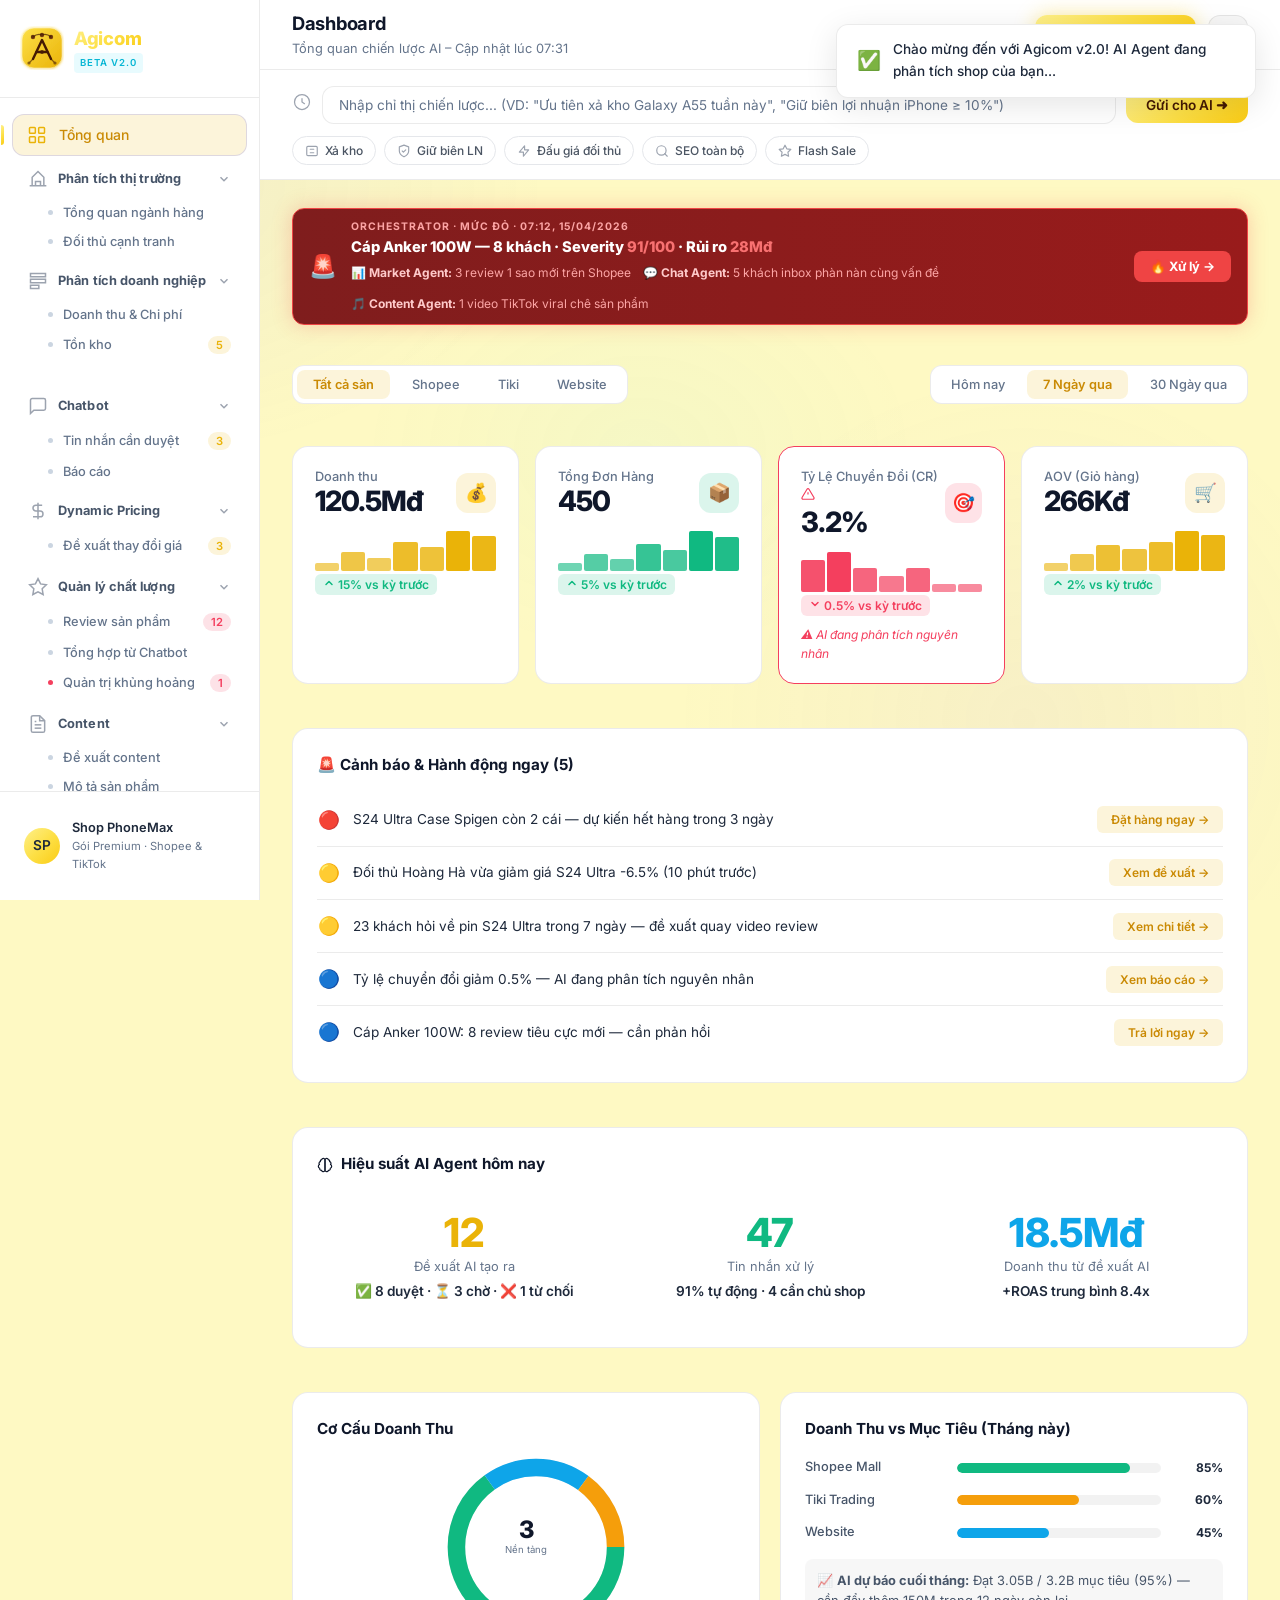
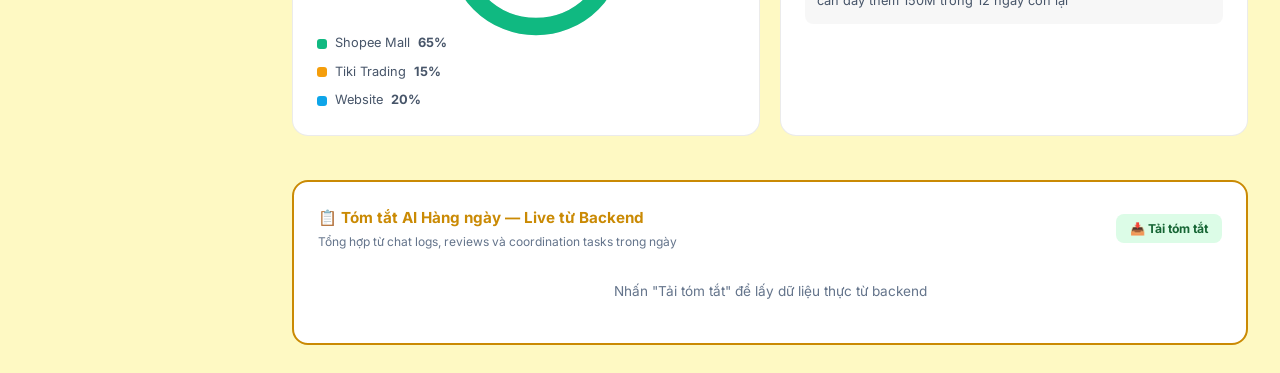
==== commit c068c42e: "fix: Bugs" ====
--- a/frontend/index.html
+++ b/frontend/index.html
@@ -402,9 +402,12 @@
     </div>
 
     <script src="app4.js"></script>
+    <!-- config.js phải load TRƯỚC api_integration.js để set window.AGICOM_API_BASE -->
+    <script src="config.js"></script>
     <script src="api_integration.js"></script>
 
 <!-- sidebar logic handled by app4.js -->
+<!-- Backend URL config: config.js (đổi URL Render ở đây) -->
 <!-- API integration (real backend calls) handled by api_integration.js -->
 
 </body>
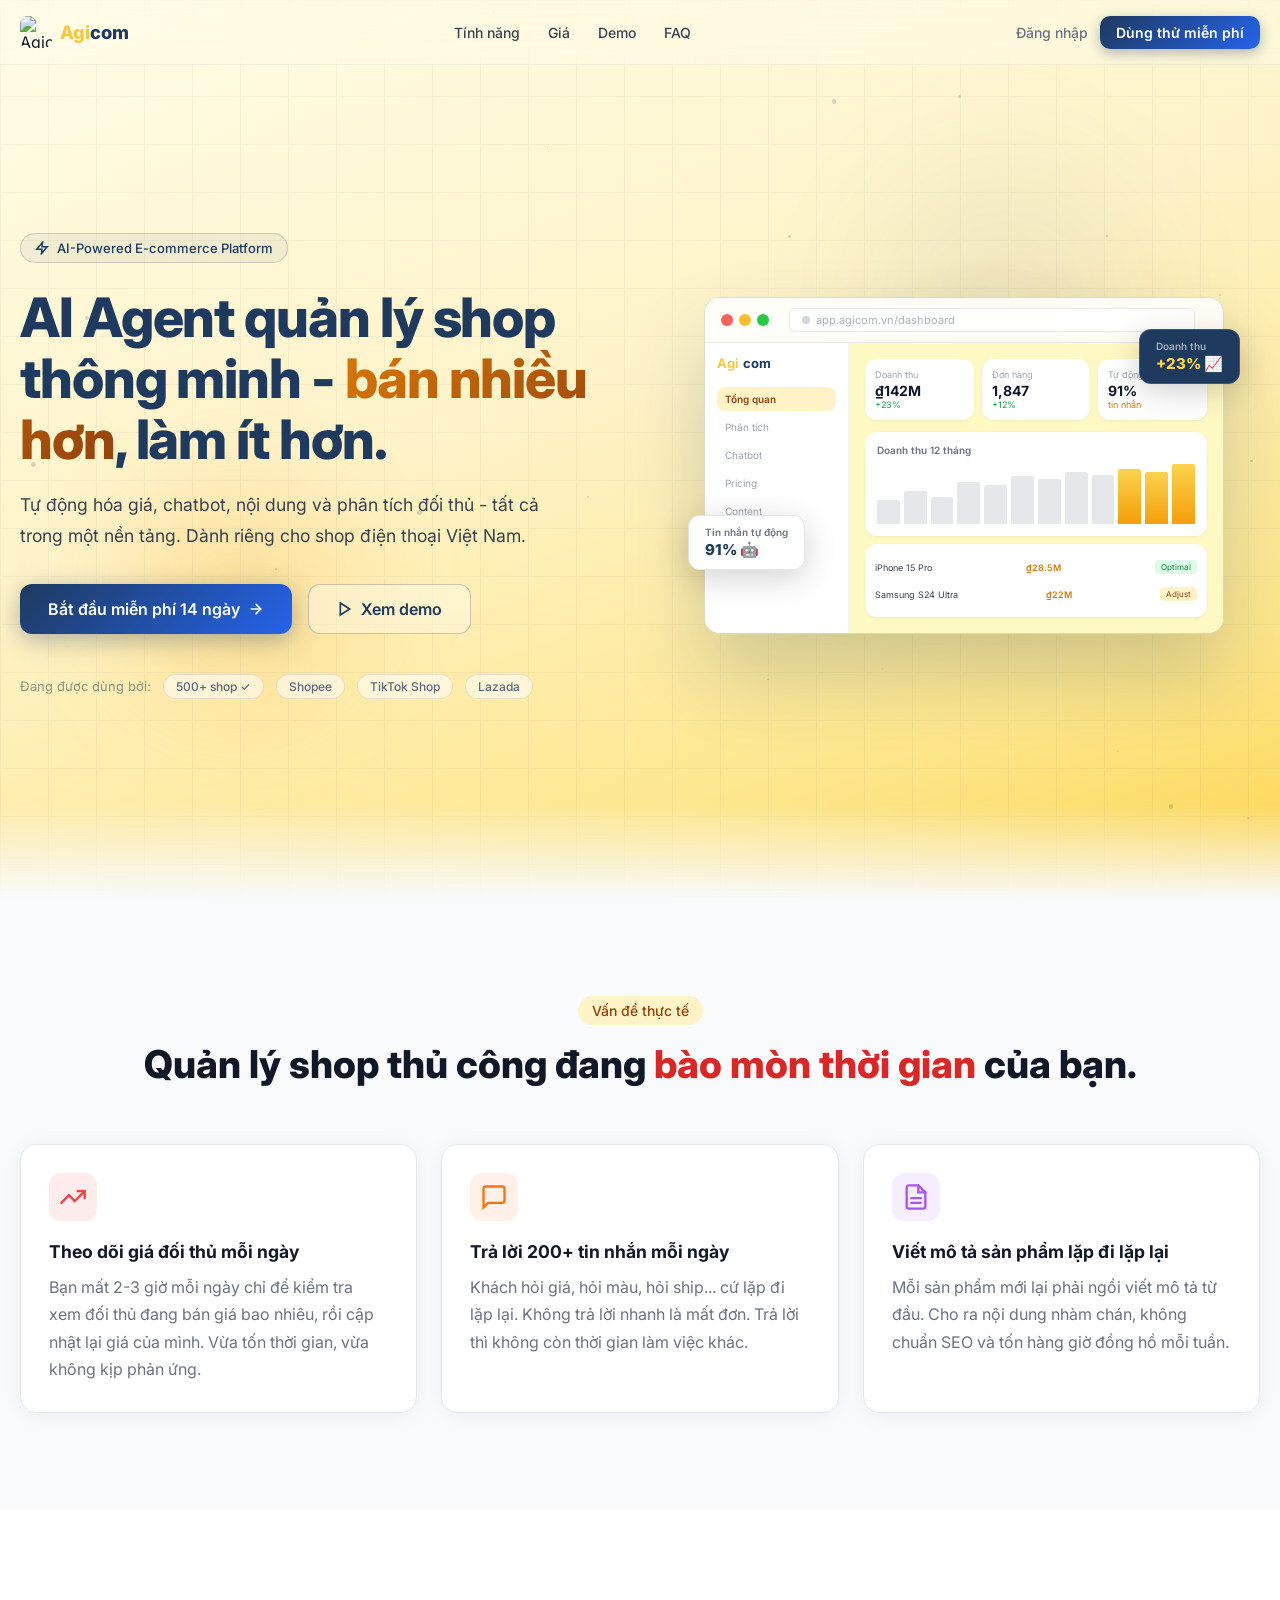
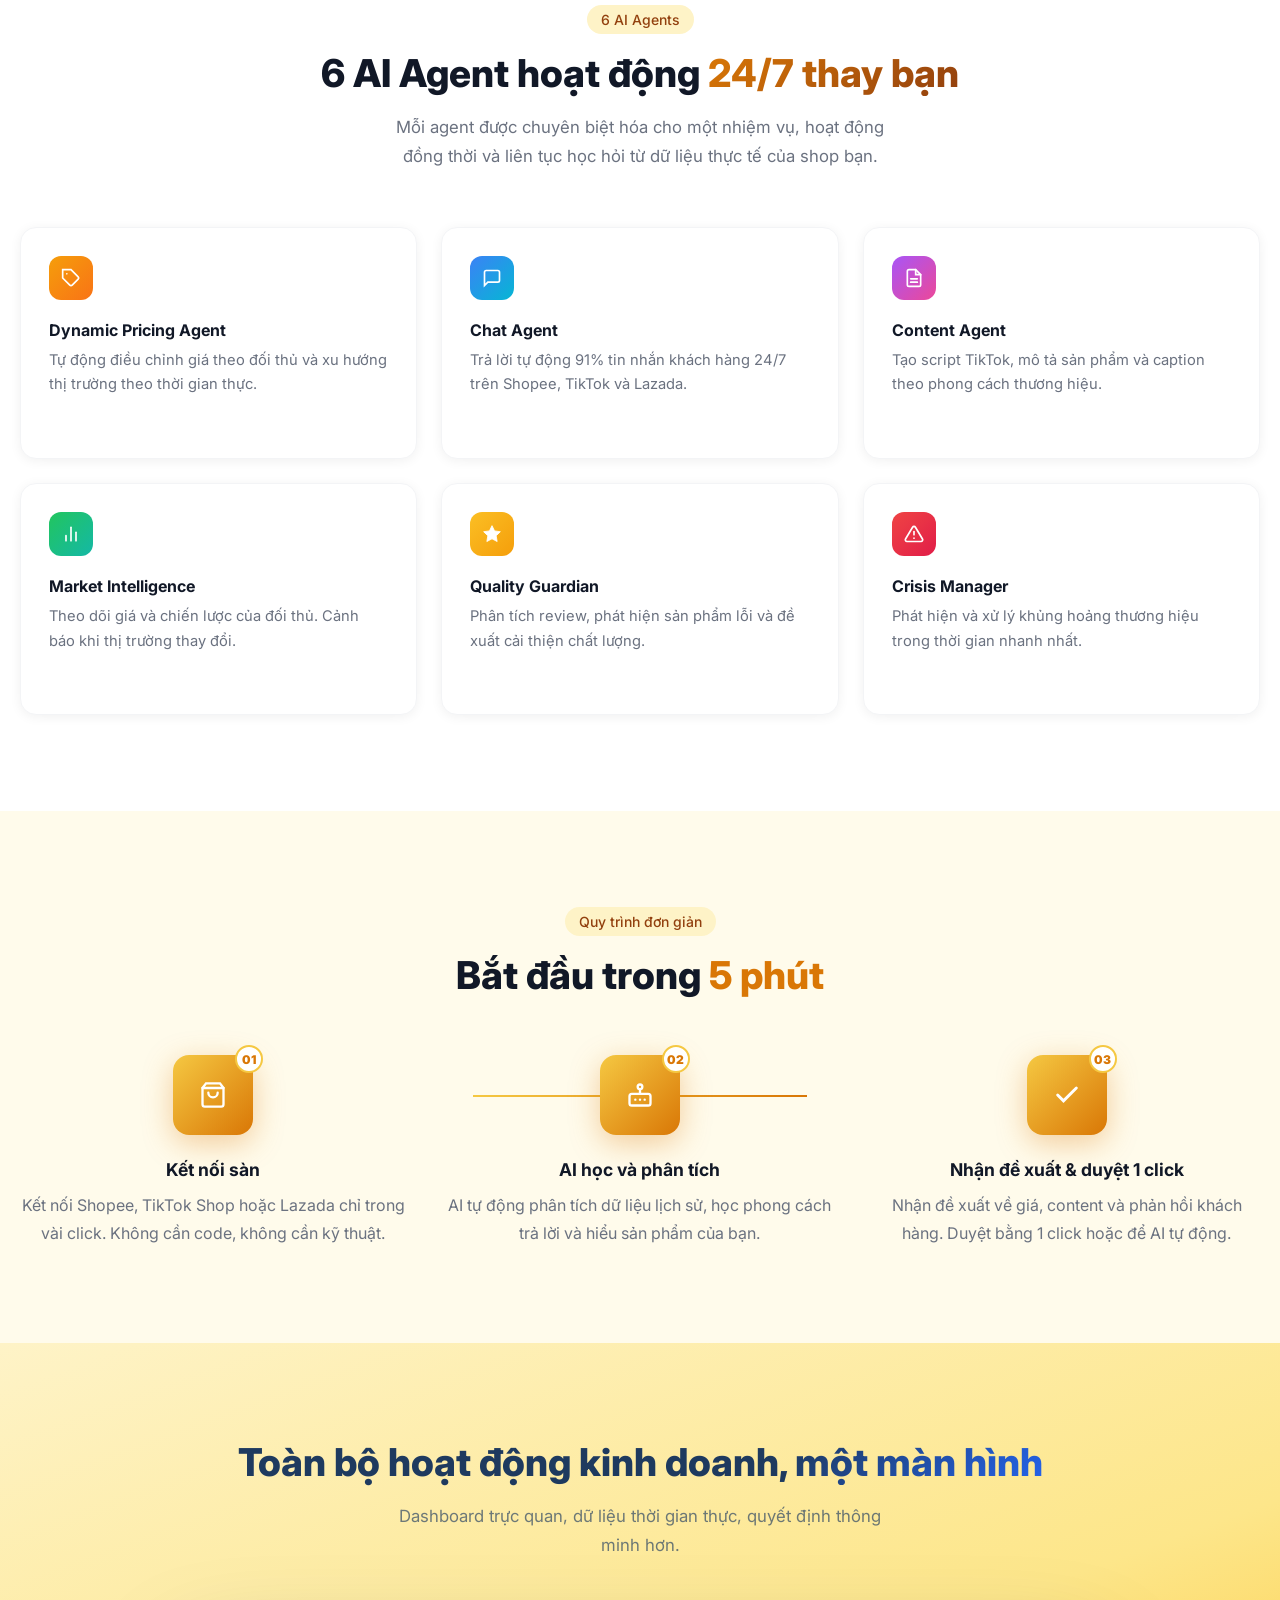
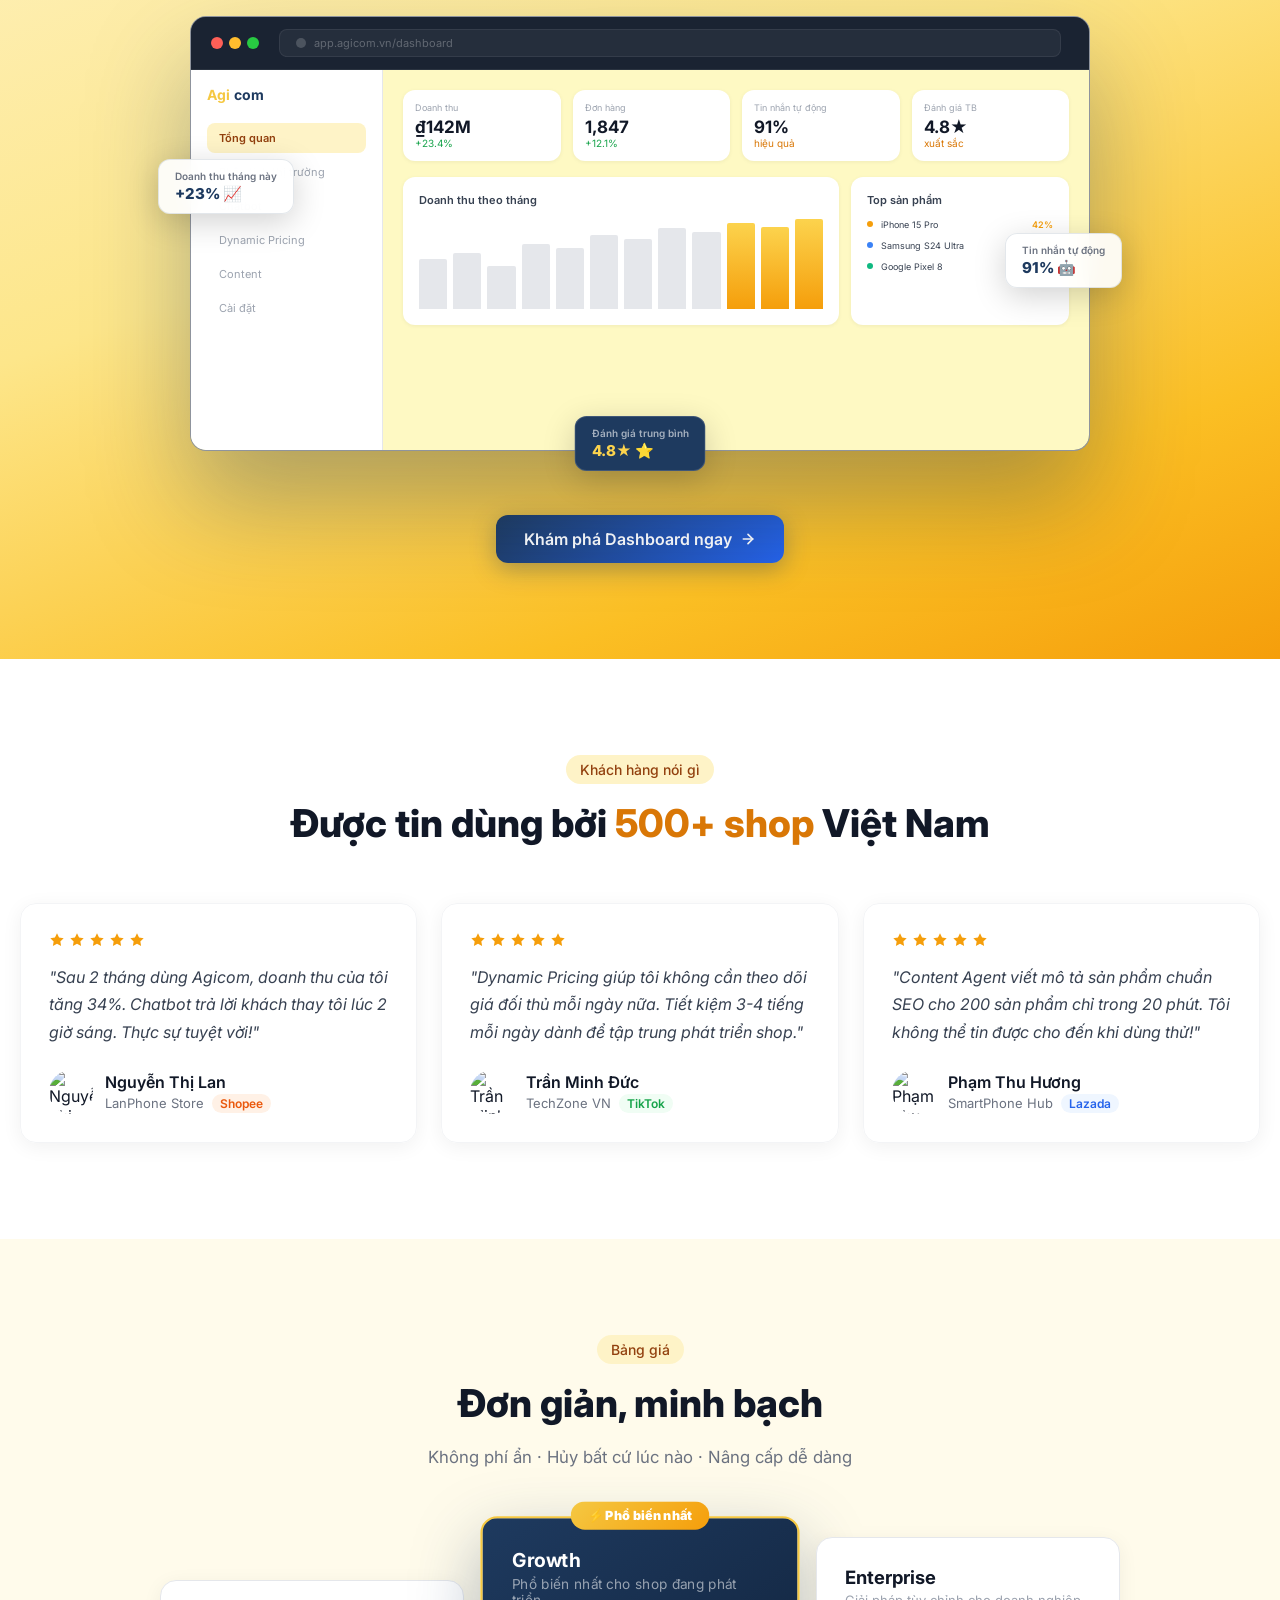
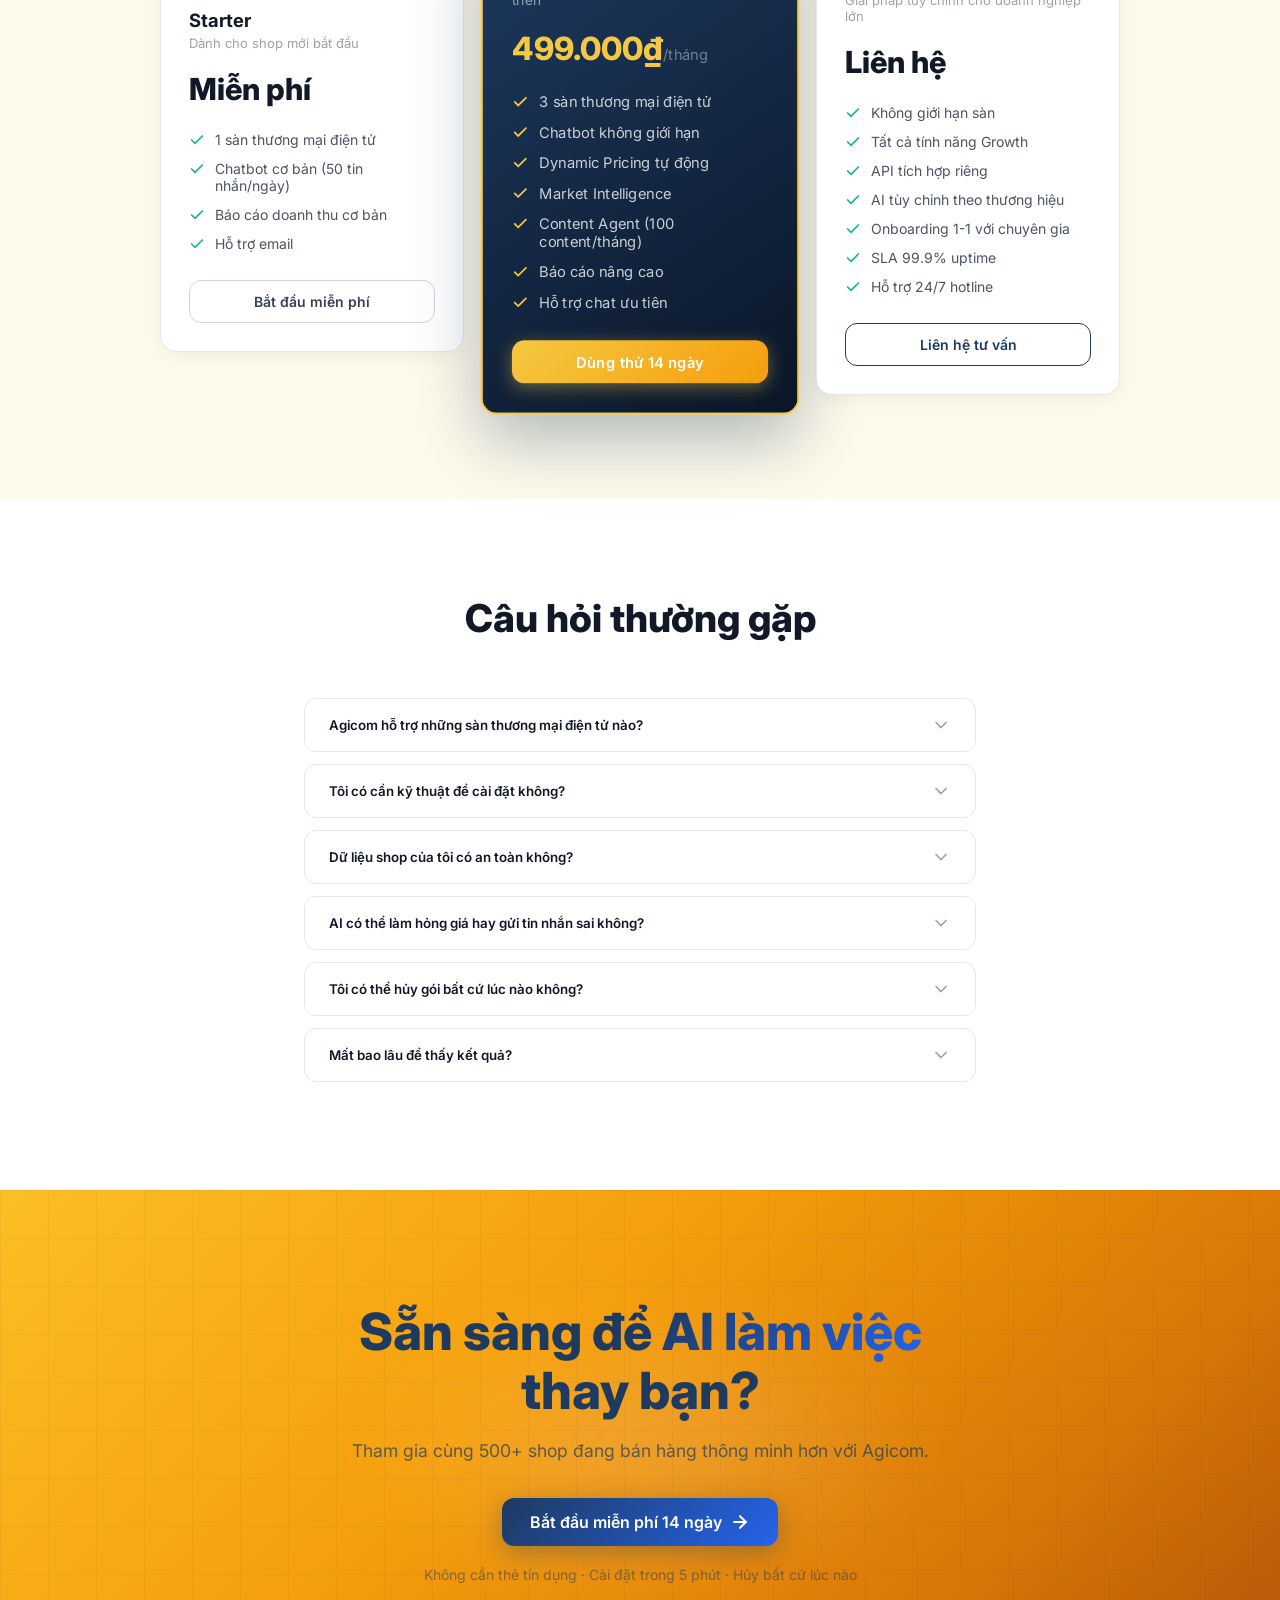
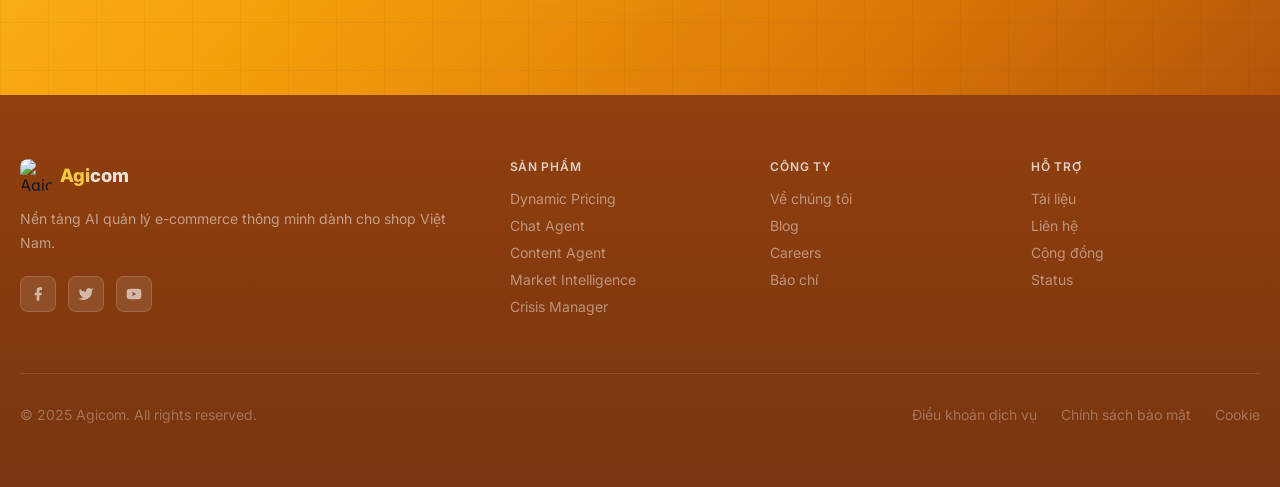
==== commit 3db39046: "Update index.html Có landing page" ====
--- a/frontend/index.html
+++ b/frontend/index.html
@@ -1,415 +1,731 @@
 <!DOCTYPE html>
 <html lang="vi">
-
 <head>
-    <meta charset="UTF-8" />
-    <meta name="viewport" content="width=device-width, initial-scale=1.0" />
-    <title>Agicom – AI-Powered E-commerce Dashboard</title>
-    <meta name="description"
-        content="Agicom Dashboard – Hệ thống Agentic AI hỗ trợ chủ shop quản lý giá, nội dung, chat tự động và phân tích thị trường." />
-    <link rel="stylesheet" href="index4.css" />
-    <link rel="icon" href="data:image/svg+xml,%3Csvg viewBox='0 0 44 44' xmlns='http://www.w3.org/2000/svg'%3E%3Cdefs%3E%3ClinearGradient id='g' x1='0%25' y1='0%25' x2='100%25' y2='100%25'%3E%3Cstop offset='0%25' stop-color='%23FDE047'/%3E%3Cstop offset='100%25' stop-color='%23EAB308'/%3E%3C/linearGradient%3E%3C/defs%3E%3Crect x='2' y='2' width='40' height='40' rx='12' fill='url(%23g)'/%3E%3Cpath d='M13 33 L22 14 L31 33' stroke='%23451a03' stroke-width='2.4' fill='none' stroke-linecap='round' stroke-linejoin='round'/%3E%3Cpath d='M16.5 26 L27.5 26' stroke='%23451a03' stroke-width='2.4' stroke-linecap='round'/%3E%3C/svg%3E" />
-
-    <style>
-    /* ── Accordion Nav Groups ── */
-    .nav-group { margin-bottom: 2px; }
-
-    .nav-group-header {
-        display: flex; align-items: center; gap: 10px;
-        width: 100%; padding: 9px 16px;
-        background: none; border: none; cursor: pointer;
-        color: var(--text-secondary); font-size: 0.8rem;
-        font-weight: 700; text-align: left;
-        border-radius: var(--radius-sm);
-        transition: background var(--transition-fast), color var(--transition-fast);
-        letter-spacing: 0.1px;
-    }
-    .nav-group-header:hover { background: var(--bg-glass); color: var(--text-primary); }
-    .nav-group-header .nav-item-icon { color: #9CA3AF; flex-shrink:0; }
-    .nav-group-header:hover .nav-item-icon { color: var(--accent-amber); }
-    .nav-group-header > span:nth-child(2) { flex: 1; }
-
-    .nav-group-arrow {
-        color: #9CA3AF; flex-shrink: 0;
-        transition: transform 250ms ease, color 250ms ease;
-    }
-    .nav-group.open .nav-group-arrow { transform: rotate(0deg); }
-    .nav-group:not(.open) .nav-group-arrow { transform: rotate(-90deg); }
-    .nav-group.has-active .nav-group-header { color: var(--accent-amber); }
-    .nav-group.has-active .nav-group-header .nav-item-icon { color: var(--accent-amber); }
-    .nav-group.has-active .nav-group-arrow { color: var(--accent-amber); }
-
-    .nav-group-children {
-        overflow: hidden;
-        max-height: 500px;
-        transition: max-height 280ms ease, opacity 280ms ease;
-        opacity: 1;
-    }
-    .nav-group:not(.open) .nav-group-children {
-        max-height: 0; opacity: 0;
-    }
-
-    .nav-child-item {
-        display: flex; align-items: center; gap: 10px;
-        width: 100%; padding: 7px 16px 7px 36px;
-        background: none; border: none; cursor: pointer;
-        color: var(--text-muted); font-size: 0.8rem;
-        font-weight: 500; text-align: left;
-        border-radius: var(--radius-sm);
-        transition: background var(--transition-fast), color var(--transition-fast);
-    }
-    .nav-child-item:hover { background: var(--bg-glass); color: var(--text-primary); }
-    .nav-child-item.active {
-        color: var(--accent-amber); font-weight: 700;
-        background: var(--accent-indigo-bg);
-    }
-    .nav-child-item.active .nav-child-dot { background: var(--accent-amber); }
-
-    .nav-child-dot {
-        width: 5px; height: 5px; border-radius: 50%;
-        background: #CBD5E1; flex-shrink: 0;
-        transition: background 200ms;
-    }
-
-    .nav-divider {
-        height: 1px; background: var(--border-primary);
-        margin: 8px 16px;
-    }
-
-    /* Override nav-item icon color to use currentColor */
-    .nav-item .nav-item-icon,
-    .nav-group-header .nav-item-icon { transition: color var(--transition-fast); }
-    .nav-item:hover .nav-item-icon,
-    .nav-item.active .nav-item-icon { color: var(--accent-amber) !important; }
-
-    /* Sidebar scrollable */
-    .sidebar-nav { overflow-y: auto; padding-bottom: 12px; }
-    </style>
+<meta charset="UTF-8">
+<meta name="viewport" content="width=device-width, initial-scale=1.0">
+<title>Agicom – AI Agent quản lý shop thông minh</title>
+<link rel="preconnect" href="https://fonts.googleapis.com">
+<link rel="preconnect" href="https://fonts.gstatic.com" crossorigin>
+<link href="https://fonts.googleapis.com/css2?family=Inter:wght@400;500;600;700;800&display=swap" rel="stylesheet">
+<style>
+*,*::before,*::after{box-sizing:border-box;margin:0;padding:0;}
+html{scroll-behavior:smooth;}
+body{font-family:'Inter',sans-serif;overflow-x:hidden;color:#111827;}
+img{max-width:100%;display:block;}
+a{text-decoration:none;color:inherit;}
+button{cursor:pointer;border:none;background:none;font-family:inherit;}
+ul{list-style:none;}
+@keyframes floatUp{0%,100%{transform:translateY(0)}50%{transform:translateY(-7px)}}
+@keyframes floatDown{0%,100%{transform:translateY(0)}50%{transform:translateY(7px)}}
+@keyframes floatSlow{0%,100%{transform:translateY(0)}50%{transform:translateY(-5px)}}
+@keyframes particleFloat{0%,100%{transform:translateY(0);opacity:0.15}50%{transform:translateY(-28px);opacity:0.5}}
+@keyframes fadeInUp{from{opacity:0;transform:translateY(40px)}to{opacity:1;transform:translateY(0)}}
+@keyframes fadeInRight{from{opacity:0;transform:translateX(50px)}to{opacity:1;transform:translateX(0)}}
+.animate-fade-in-up{animation:fadeInUp .8s ease forwards;}
+.animate-fade-in-right{animation:fadeInRight .9s .2s ease both;}
+.float-up{animation:floatUp 3s ease-in-out infinite;}
+.float-down{animation:floatDown 4s 1s ease-in-out infinite;}
+.float-slow{animation:floatSlow 3s 2s ease-in-out infinite;}
+.reveal{opacity:0;transform:translateY(30px);transition:opacity .6s ease,transform .6s ease;}
+.reveal.visible{opacity:1;transform:translateY(0);}
+.reveal-d1{transition-delay:.1s;}.reveal-d2{transition-delay:.2s;}.reveal-d3{transition-delay:.3s;}
+/* Navbar */
+#navbar{position:fixed;top:0;left:0;right:0;z-index:50;transition:background .3s,box-shadow .3s;background:rgba(255,253,235,0.4);backdrop-filter:blur(16px);-webkit-backdrop-filter:blur(16px);border-bottom:1px solid rgba(30,58,95,0.06);}
+#navbar.scrolled{background:rgba(255,255,255,0.92);border-bottom:1px solid rgba(0,0,0,0.07);box-shadow:0 4px 20px rgba(0,0,0,0.08);}
+.nav-inner{max-width:1280px;margin:0 auto;padding:0 20px;display:flex;align-items:center;justify-content:space-between;height:64px;}
+.nav-logo{display:flex;align-items:center;gap:8px;cursor:pointer;}
+.nav-logo img{width:32px;height:32px;border-radius:8px;}
+.logo-agi{color:#F5C842;font-weight:800;font-size:1.15rem;}
+.logo-com{color:#1E3A5F;font-weight:800;font-size:1.15rem;}
+.logo-com-inv{color:rgba(255,255,255,.85);font-weight:800;font-size:1.15rem;}
+.nav-links{display:flex;align-items:center;gap:28px;}
+.nav-links button{color:#374151;font-size:14px;font-weight:500;transition:color .2s;}
+.nav-links button:hover{color:#D97706;}
+.nav-ctas{display:flex;align-items:center;gap:12px;}
+.nav-login{color:#6B7280;font-size:14px;font-weight:500;transition:color .2s;}
+.nav-login:hover{color:#D97706;}
+.btn-nav{display:inline-flex;align-items:center;gap:6px;padding:8px 16px;border-radius:10px;font-size:14px;font-weight:600;color:#fff;background:linear-gradient(135deg,#1E3A5F,#2563EB);box-shadow:0 4px 14px rgba(30,58,95,0.35);transition:transform .2s;cursor:pointer;}
+.btn-nav:hover{transform:scale(1.05);}
+.btn-primary{display:inline-flex;align-items:center;gap:8px;padding:14px 28px;border-radius:12px;font-size:1rem;font-weight:600;color:#fff;background:linear-gradient(135deg,#1E3A5F,#2563EB);box-shadow:0 6px 24px rgba(30,58,95,0.35);transition:transform .2s;cursor:pointer;}
+.btn-primary:hover{transform:scale(1.05);}
+.btn-outline{display:inline-flex;align-items:center;gap:8px;padding:14px 28px;border-radius:12px;font-size:1rem;font-weight:600;border:1.5px solid rgba(30,58,95,0.25);color:#1E3A5F;background:rgba(255,255,255,0.35);transition:background .2s;cursor:pointer;}
+.btn-outline:hover{background:rgba(255,255,255,0.6);}
+.btn-amber{display:inline-flex;align-items:center;gap:8px;padding:14px 28px;border-radius:12px;font-size:1rem;font-weight:600;color:#fff;background:linear-gradient(135deg,#F5C842,#F59E0B);box-shadow:0 4px 16px rgba(245,200,66,.4);transition:transform .2s;cursor:pointer;}
+.btn-amber:hover{transform:scale(1.05);}
+.mob-toggle{display:none;color:#1E3A5F;}
+.mob-menu{display:none;background:#fff;border-top:1px solid #F3F4F6;padding:16px 20px;}
+.mob-menu.open{display:block;}
+.mob-menu button{display:block;width:100%;text-align:left;padding:10px 0;color:#374151;font-size:14px;font-weight:500;}
+.mob-cta{display:block;width:100%;text-align:center;margin-top:8px;padding:12px;border-radius:12px;color:#fff;font-weight:600;font-size:14px;background:linear-gradient(135deg,#1E3A5F,#2563EB);}
+@media(max-width:768px){.nav-links,.nav-ctas{display:none!important;}.mob-toggle{display:flex;}}
+/* Hero */
+#hero{position:relative;min-height:100vh;display:flex;align-items:center;padding-top:64px;background:linear-gradient(160deg,#FFFDE7 0%,#FEF3C7 45%,#FDE68A 80%,#FCD34D 100%);}
+.orb1{position:absolute;top:10%;right:5%;width:420px;height:420px;border-radius:50%;background:radial-gradient(circle,rgba(30,58,95,0.08),transparent 70%);filter:blur(40px);pointer-events:none;}
+.orb2{position:absolute;bottom:15%;left:5%;width:350px;height:350px;border-radius:50%;background:radial-gradient(circle,rgba(245,158,11,0.25),transparent 70%);filter:blur(40px);pointer-events:none;}
+.grid-bg{position:absolute;inset:0;opacity:.04;pointer-events:none;background-image:linear-gradient(rgba(30,58,95,1) 1px,transparent 1px),linear-gradient(90deg,rgba(30,58,95,1) 1px,transparent 1px);background-size:48px 48px;}
+.particles-wrap{position:absolute;inset:0;overflow:hidden;pointer-events:none;}
+.particle{position:absolute;border-radius:50%;background:rgba(30,58,95,0.18);animation:particleFloat linear infinite;}
+.hero-inner{position:relative;max-width:1280px;margin:0 auto;padding:80px 20px 112px;display:grid;grid-template-columns:1fr 1fr;gap:56px;align-items:center;}
+@media(max-width:900px){.hero-inner{grid-template-columns:1fr;padding:60px 20px 80px;}.hero-right{display:none!important;}}
+.hero-badge{display:inline-flex;align-items:center;gap:8px;padding:6px 14px;border-radius:999px;margin-bottom:24px;border:1px solid rgba(30,58,95,0.2);background:rgba(30,58,95,0.06);}
+.hero-badge span{color:#1E3A5F;font-size:13px;font-weight:500;}
+.hero-h1{font-size:clamp(2rem,4.5vw,3.4rem);font-weight:800;line-height:1.12;letter-spacing:-.02em;color:#1E3A5F;margin-bottom:20px;}
+.grad-text{background:linear-gradient(135deg,#D97706,#92400E);-webkit-background-clip:text;-webkit-text-fill-color:transparent;background-clip:text;}
+.hero-p{color:#374151;font-size:1.1rem;line-height:1.75;max-width:520px;margin-bottom:32px;}
+.hero-ctas{display:flex;flex-wrap:wrap;gap:16px;margin-bottom:40px;}
+.trust-row{display:flex;flex-wrap:wrap;align-items:center;gap:12px;}
+.trust-lbl{color:rgba(30,58,95,0.5);font-size:13px;}
+.trust-badge{padding:4px 12px;border-radius:999px;font-size:12px;font-weight:500;background:rgba(255,255,255,0.55);color:rgba(30,58,95,0.75);border:1px solid rgba(30,58,95,0.12);}
+.hero-fade{position:absolute;bottom:0;left:0;right:0;height:96px;pointer-events:none;background:linear-gradient(to bottom,transparent,#f8fafc);}
+/* Mockup */
+.mockup-wrap{position:relative;width:100%;max-width:520px;margin:0 auto;user-select:none;}
+.mockup-glow{position:absolute;inset:-24px;border-radius:24px;pointer-events:none;background:radial-gradient(ellipse,rgba(30,58,95,0.25) 0%,transparent 70%);filter:blur(40px);opacity:.3;}
+.mockup-browser{position:relative;border-radius:16px;overflow:hidden;border:1px solid rgba(30,58,95,0.15);background:rgba(255,255,255,0.55);backdrop-filter:blur(14px);-webkit-backdrop-filter:blur(14px);box-shadow:0 40px 80px rgba(30,58,95,0.2),0 0 0 1px rgba(255,255,255,0.6) inset;}
+.titlebar{display:flex;align-items:center;gap:8px;padding:10px 16px;border-bottom:1px solid rgba(30,58,95,0.1);background:rgba(255,255,255,0.7);}
+.tlights{display:flex;gap:6px;}
+.tl{width:12px;height:12px;border-radius:50%;}
+.tl-r{background:#FF5F57;}.tl-y{background:#FFBD2E;}.tl-g{background:#28CA42;}
+.urlbar{flex:1;height:24px;border-radius:6px;margin:0 12px;display:flex;align-items:center;padding:0 12px;gap:6px;background:rgba(255,255,255,0.8);border:1px solid rgba(30,58,95,0.1);}
+.urlbar-dot{width:8px;height:8px;border-radius:50%;background:rgba(30,58,95,0.2);}
+.urlbar-txt{color:rgba(30,58,95,0.4);font-size:11px;}
+.mbody{display:flex;background:#fef9c3;min-height:280px;}
+.msidebar{width:144px;background:#fff;border-right:1px solid #F3F4F6;padding:12px;flex-shrink:0;}
+.msidebar-logo{display:flex;align-items:center;gap:4px;margin-bottom:16px;}
+.msidebar-logo .a{color:#F5C842;font-weight:700;font-size:13px;}
+.msidebar-logo .c{color:#1E3A5F;font-weight:700;font-size:13px;}
+.mnav{padding:6px 8px;border-radius:8px;margin-bottom:4px;font-size:10px;}
+.mnav-a{background:#FEF3C7;color:#92400E;font-weight:600;}
+.mnav-i{background:transparent;color:#9CA3AF;}
+.mmain{flex:1;padding:16px;}
+.kpi3{display:grid;grid-template-columns:repeat(3,1fr);gap:8px;margin-bottom:12px;}
+.kcard{background:#fff;border-radius:12px;padding:10px;box-shadow:0 1px 3px rgba(0,0,0,.06);}
+.kl{color:#9CA3AF;font-size:9px;margin-bottom:2px;}
+.kv{font-weight:700;color:#111827;font-size:14px;}
+.ks-g{font-size:9px;color:#16A34A;}
+.ks-a{font-size:9px;color:#D97706;}
+.mchart{background:#fff;border-radius:12px;padding:12px;margin-bottom:8px;box-shadow:0 1px 3px rgba(0,0,0,.06);}
+.mchart-lbl{color:#6B7280;font-size:10px;font-weight:600;margin-bottom:8px;}
+.bars{display:flex;align-items:flex-end;gap:4px;height:60px;}
+.bar{flex:1;border-radius:2px 2px 0 0;}
+.mtable{background:#fff;border-radius:12px;padding:10px;box-shadow:0 1px 3px rgba(0,0,0,.06);}
+.mrow{display:flex;align-items:center;justify-content:space-between;padding:6px 0;border-bottom:1px solid #F9FAFB;}
+.mrow:last-child{border-bottom:none;}
+.mrow-n{color:#374151;font-size:9px;}
+.mrow-p{font-weight:600;color:#D97706;font-size:9px;}
+.mbadge{border-radius:4px;padding:2px 6px;font-size:8px;}
+.mbadge-g{background:#DCFCE7;color:#15803D;}
+.mbadge-a{background:#FEF3C7;color:#92400E;}
+.callout{position:absolute;padding:10px 16px;border-radius:12px;box-shadow:0 8px 32px rgba(0,0,0,.18);}
+.callout-lbl{font-size:10px;font-weight:600;margin-bottom:2px;}
+.callout-val{font-size:15px;font-weight:800;}
+.co-dark{background:#1E3A5F;border:1px solid rgba(255,255,255,0.15);}
+.co-dark .callout-lbl{color:rgba(255,255,255,.6);}
+.co-dark .callout-val{color:#FCD34D;}
+.co-light{background:rgba(255,255,255,0.92);border:1px solid rgba(30,58,95,.12);backdrop-filter:blur(10px);}
+.co-light .callout-lbl{color:#6B7280;}
+.co-light .callout-val{color:#1E3A5F;}
+/* Shared */
+.sec-badge{display:inline-block;padding:6px 14px;border-radius:999px;font-size:14px;font-weight:500;background:#FEF3C7;color:#92400E;margin-bottom:16px;}
+.sec-h2{font-size:clamp(1.8rem,3vw,2.6rem);font-weight:800;line-height:1.22;color:#111827;}
+.grad-h2{background:linear-gradient(135deg,#D97706,#92400E);-webkit-background-clip:text;-webkit-text-fill-color:transparent;background-clip:text;}
+.sec-sub{color:#6B7280;font-size:1.05rem;line-height:1.72;max-width:500px;margin:16px auto 0;}
+.container{max-width:1280px;margin:0 auto;padding:0 20px;}
+.tc{text-align:center;}
+/* Problem */
+#problem{padding:96px 0;background:#f8fafc;}
+.prob-grid{display:grid;grid-template-columns:repeat(3,1fr);gap:24px;margin-top:56px;}
+@media(max-width:768px){.prob-grid{grid-template-columns:1fr;}}
+.prob-card{background:#fff;border-radius:16px;padding:28px;border:1px solid #E5E7EB;box-shadow:0 2px 20px rgba(0,0,0,.06);}
+.prob-icon{width:48px;height:48px;border-radius:12px;display:flex;align-items:center;justify-content:center;margin-bottom:20px;}
+.prob-card h3{font-size:1.1rem;font-weight:700;color:#111827;margin-bottom:12px;}
+.prob-card p{color:#6B7280;line-height:1.72;}
+/* Features */
+#features{padding:96px 0;background:#fff;}
+.feat-grid{display:grid;grid-template-columns:repeat(3,1fr);gap:24px;margin-top:56px;}
+@media(max-width:900px){.feat-grid{grid-template-columns:repeat(2,1fr);}}
+@media(max-width:600px){.feat-grid{grid-template-columns:1fr;}}
+.feat-card{padding:28px;border-radius:16px;border:1px solid #F3F4F6;box-shadow:0 2px 12px rgba(0,0,0,.06);background:#fff;transition:transform .2s,box-shadow .2s;cursor:pointer;}
+.feat-card:hover{transform:translateY(-4px);box-shadow:0 8px 32px rgba(0,0,0,.12);}
+.feat-icon{width:44px;height:44px;border-radius:12px;display:flex;align-items:center;justify-content:center;color:#fff;margin-bottom:20px;transition:transform .2s;}
+.feat-card:hover .feat-icon{transform:scale(1.1);}
+.feat-card h3{font-weight:700;color:#111827;font-size:1rem;margin-bottom:8px;}
+.feat-card p{color:#6B7280;line-height:1.68;font-size:.92rem;}
+.feat-link{margin-top:16px;display:flex;align-items:center;gap:4px;font-size:14px;font-weight:500;color:#D97706;opacity:0;transition:opacity .2s;}
+.feat-card:hover .feat-link{opacity:1;}
+.ga{background:linear-gradient(135deg,#F59E0B,#F97316);}
+.gb{background:linear-gradient(135deg,#3B82F6,#06B6D4);}
+.gc{background:linear-gradient(135deg,#A855F7,#EC4899);}
+.gd{background:linear-gradient(135deg,#22C55E,#14B8A6);}
+.ge{background:linear-gradient(135deg,#FBBF24,#F59E0B);}
+.gf{background:linear-gradient(135deg,#EF4444,#E11D48);}
+/* How it works */
+#how{padding:96px 0;background:#FFFBEB;}
+.steps{display:grid;grid-template-columns:repeat(3,1fr);gap:40px;margin-top:56px;position:relative;}
+.steps-line{display:none;position:absolute;top:40px;left:calc(33.33% + 40px);right:calc(33.33% + 40px);height:2px;background:linear-gradient(to right,#F5C842,#D97706);}
+@media(min-width:768px){.steps-line{display:block;}}
+@media(max-width:768px){.steps{grid-template-columns:1fr;}}
+.step{text-align:center;}
+.step-icon{position:relative;display:inline-flex;align-items:center;justify-content:center;width:80px;height:80px;border-radius:16px;color:#fff;margin-bottom:24px;background:linear-gradient(135deg,#F5C842,#D97706);box-shadow:0 8px 30px rgba(217,119,6,0.35);}
+.step-num{position:absolute;top:-10px;right:-10px;width:28px;height:28px;border-radius:50%;background:#fff;display:flex;align-items:center;justify-content:center;font-size:12px;font-weight:900;color:#D97706;border:2px solid #F5C842;}
+.step h3{font-size:1.1rem;font-weight:700;color:#111827;margin-bottom:12px;}
+.step p{color:#6B7280;line-height:1.72;}
+/* Dashboard preview */
+#preview{padding:96px 0;background:linear-gradient(160deg,#FEF3C7 0%,#FDE68A 45%,#FBBF24 80%,#F59E0B 100%);}
+.big-wrap{position:relative;max-width:900px;margin:56px auto 0;}
+.big-glow{position:absolute;inset:-40px;border-radius:24px;pointer-events:none;background:radial-gradient(ellipse,rgba(30,58,95,0.2),transparent 70%);filter:blur(40px);opacity:.3;}
+.big-browser{position:relative;border-radius:16px;overflow:hidden;border:1px solid rgba(255,255,255,.5);background:#1e293b;box-shadow:0 50px 100px rgba(30,58,95,.35),0 0 0 1px rgba(255,255,255,.2) inset;}
+.big-bar{display:flex;align-items:center;gap:12px;padding:12px 20px;border-bottom:1px solid rgba(255,255,255,.07);background:#1a2332;}
+.big-url{flex:1;height:28px;border-radius:8px;display:flex;align-items:center;padding:0 16px;margin:0 8px;gap:8px;background:rgba(255,255,255,.05);border:1px solid rgba(255,255,255,.07);}
+.big-udot{width:10px;height:10px;border-radius:50%;background:rgba(255,255,255,.18);}
+.big-utxt{color:rgba(255,255,255,.28);font-size:11px;}
+.big-body{display:flex;background:#fef9c3;min-height:380px;}
+.big-sidebar{width:192px;background:#fff;border-right:1px solid #E5E7EB;padding:16px;flex-shrink:0;}
+.bs-logo{display:flex;align-items:center;gap:4px;margin-bottom:20px;}
+.bs-logo .a{color:#F5C842;font-weight:700;font-size:14px;}
+.bs-logo .c{color:#1E3A5F;font-weight:700;font-size:14px;}
+.bnav{padding:8px 12px;border-radius:8px;margin-bottom:4px;font-size:11px;}
+.bnav-a{background:#FEF3C7;color:#92400E;font-weight:600;}
+.bnav-i{background:transparent;color:#9CA3AF;}
+.big-main{flex:1;padding:20px;}
+.kpi4{display:grid;grid-template-columns:repeat(4,1fr);gap:12px;margin-bottom:16px;}
+.k4{background:#fff;border-radius:12px;padding:12px;box-shadow:0 1px 4px rgba(0,0,0,.06);}
+.k4l{color:#9CA3AF;font-size:9px;margin-bottom:4px;}
+.k4v{font-weight:700;color:#111827;font-size:17px;}
+.k4g{font-size:10px;color:#16A34A;}
+.k4a{font-size:10px;color:#D97706;}
+.charts2{display:grid;grid-template-columns:2fr 1fr;gap:12px;}
+.bchart{background:#fff;border-radius:12px;padding:16px;box-shadow:0 1px 4px rgba(0,0,0,.06);}
+.bchart-lbl{font-weight:600;color:#374151;font-size:11px;margin-bottom:12px;}
+.bbars{display:flex;align-items:flex-end;gap:6px;height:90px;}
+.bbar{flex:1;border-radius:2px 2px 0 0;}
+.tprod{background:#fff;border-radius:12px;padding:16px;box-shadow:0 1px 4px rgba(0,0,0,.06);}
+.tprod-lbl{font-weight:600;color:#374151;font-size:11px;margin-bottom:12px;}
+.trow{display:flex;align-items:center;gap:8px;margin-bottom:10px;}
+.trow:last-child{margin-bottom:0;}
+.tdot{width:6px;height:6px;border-radius:50%;flex-shrink:0;}
+.tname{flex:1;color:#374151;font-size:9px;}
+.tpct{font-weight:600;color:#F59E0B;font-size:9px;}
+.preview-cta{text-align:center;margin-top:64px;}
+/* Testimonials */
+#testimonials{padding:96px 0;background:#fff;}
+.test-grid{display:grid;grid-template-columns:repeat(3,1fr);gap:24px;margin-top:56px;}
+@media(max-width:900px){.test-grid{grid-template-columns:1fr;}}
+.test-card{padding:28px;border-radius:16px;border:1px solid #F3F4F6;box-shadow:0 4px 20px rgba(0,0,0,.06);transition:box-shadow .2s;}
+.test-card:hover{box-shadow:0 8px 40px rgba(0,0,0,.1);}
+.stars{display:flex;gap:4px;margin-bottom:16px;}
+.test-q{color:#374151;line-height:1.72;font-style:italic;margin-bottom:24px;}
+.test-author{display:flex;align-items:center;gap:12px;}
+.test-avatar{width:44px;height:44px;border-radius:50%;object-fit:cover;flex-shrink:0;}
+.test-name{font-weight:600;color:#111827;}
+.test-meta{display:flex;align-items:center;gap:8px;margin-top:2px;}
+.test-shop{font-size:13px;color:#6B7280;}
+.plat{padding:2px 8px;border-radius:999px;font-size:12px;font-weight:600;}
+.plat-s{background:#FFF1E6;color:#EA580C;}
+.plat-t{background:#F0FDF4;color:#16A34A;}
+.plat-l{background:#EFF6FF;color:#2563EB;}
+/* Pricing */
+#pricing{padding:96px 0;background:#FFFBEB;}
+.price-grid{display:grid;grid-template-columns:repeat(3,1fr);gap:24px;max-width:960px;margin:56px auto 0;align-items:center;}
+@media(max-width:768px){.price-grid{grid-template-columns:1fr;max-width:400px;}}
+.price-card{position:relative;border-radius:16px;padding:28px;border:1px solid #E5E7EB;background:#fff;box-shadow:0 4px 20px rgba(0,0,0,.06);}
+.price-card.rec{background:linear-gradient(145deg,#1E3A5F,#0a1628);border:2px solid #F5C842;box-shadow:0 24px 64px rgba(30,58,95,.35);transform:scale(1.05);}
+.price-pop{position:absolute;top:-16px;left:50%;transform:translateX(-50%);padding:6px 16px;border-radius:999px;font-size:12px;font-weight:900;color:#fff;white-space:nowrap;background:linear-gradient(135deg,#F5C842,#F59E0B);}
+.pname-l{font-size:1.15rem;font-weight:700;color:#111827;margin-bottom:4px;}
+.pname-d{font-size:1.15rem;font-weight:700;color:#fff;margin-bottom:4px;}
+.pdesc-l{font-size:13px;color:#9CA3AF;}
+.pdesc-d{font-size:13px;color:rgba(255,255,255,.55);}
+.pprice-l{font-size:1.9rem;font-weight:800;color:#111827;}
+.pprice-d{font-size:1.9rem;font-weight:800;color:#F5C842;}
+.pper-l{font-size:14px;color:#9CA3AF;}
+.pper-d{font-size:14px;color:rgba(255,255,255,.4);}
+.pfeats{margin:24px 0 28px;}
+.pfeat{display:flex;align-items:flex-start;gap:10px;margin-bottom:12px;}
+.chk-g{color:#10B981;flex-shrink:0;margin-top:1px;}
+.chk-d{color:#F5C842;flex-shrink:0;margin-top:1px;}
+.pft-l{font-size:14px;color:#4B5563;}
+.pft-d{font-size:14px;color:rgba(255,255,255,.78);}
+.pcta{display:block;width:100%;text-align:center;padding:12px;border-radius:12px;font-weight:600;font-size:14px;transition:transform .2s;cursor:pointer;}
+.pcta:hover{transform:scale(1.02);}
+.pcta-r{background:linear-gradient(135deg,#F5C842,#F59E0B);color:#fff;box-shadow:0 4px 16px rgba(245,200,66,.4);}
+.pcta-e{border:1.5px solid #1E3A5F;color:#1E3A5F;background:transparent;}
+.pcta-s{border:1.5px solid #D1D5DB;color:#374151;background:transparent;}
+/* FAQ */
+#faq{padding:96px 0;background:#fff;}
+.faq-list{max-width:672px;margin:56px auto 0;}
+.faq-item{border-radius:12px;border:1px solid #E5E7EB;overflow:hidden;margin-bottom:12px;}
+.faq-btn{width:100%;display:flex;align-items:center;justify-content:space-between;padding:16px 24px;text-align:left;transition:background .2s;}
+.faq-btn:hover{background:#FFFBEB;}
+.faq-q{font-weight:600;color:#111827;}
+.faq-chev{color:#9CA3AF;flex-shrink:0;margin-left:16px;transition:transform .25s;}
+.faq-chev.open{transform:rotate(180deg);}
+.faq-ans{padding:0 24px;max-height:0;overflow:hidden;transition:max-height .3s ease,padding .3s ease;color:#6B7280;line-height:1.72;}
+.faq-ans.open{padding:0 24px 20px;max-height:300px;}
+/* CTA */
+#cta{padding:112px 0;position:relative;background:linear-gradient(135deg,#FBBF24 0%,#F59E0B 40%,#D97706 75%,#B45309 100%);}
+.cta-glow{position:absolute;top:50%;left:50%;transform:translate(-50%,-50%);width:600px;height:300px;border-radius:50%;pointer-events:none;background:radial-gradient(ellipse,rgba(255,255,255,.5),transparent 70%);filter:blur(40px);opacity:.3;}
+.cta-inner{position:relative;max-width:672px;margin:0 auto;text-align:center;padding:0 20px;}
+.cta-h2{font-size:clamp(2rem,4vw,3.2rem);font-weight:800;line-height:1.15;color:#1E3A5F;}
+.grad-blue{background:linear-gradient(135deg,#1E3A5F,#2563EB);-webkit-background-clip:text;-webkit-text-fill-color:transparent;background-clip:text;}
+.cta-p{color:rgba(30,58,95,.7);font-size:1.1rem;line-height:1.7;margin:16px 0 32px;}
+.cta-note{margin-top:20px;font-size:14px;color:rgba(30,58,95,.5);}
+/* Footer */
+footer{background:linear-gradient(180deg,#92400E 0%,#78350F 100%);}
+.footer-in{max-width:1280px;margin:0 auto;padding:64px 20px;}
+.footer-grid{display:grid;grid-template-columns:2fr 1fr 1fr 1fr;gap:32px;margin-bottom:48px;}
+@media(max-width:900px){.footer-grid{grid-template-columns:1fr 1fr;}}
+@media(max-width:600px){.footer-grid{grid-template-columns:1fr;}}
+.fbrand p{font-size:14px;color:rgba(255,255,255,.5);line-height:1.75;margin:16px 0 20px;}
+.fsocials{display:flex;gap:12px;}
+.fsoc{width:36px;height:36px;border-radius:8px;display:flex;align-items:center;justify-content:center;cursor:pointer;background:rgba(255,255,255,.1);border:1px solid rgba(255,255,255,.15);transition:background .2s;color:rgba(255,255,255,.6);}
+.fsoc:hover{background:rgba(255,255,255,.2);}
+.fcol h4{font-weight:600;color:rgba(255,255,255,.75);font-size:12px;text-transform:uppercase;letter-spacing:.06em;margin-bottom:16px;}
+.fcol a{display:block;font-size:14px;color:rgba(255,255,255,.45);margin-bottom:10px;transition:color .2s;}
+.fcol a:hover{color:#fff;}
+.fbottom{border-top:1px solid rgba(255,255,255,.1);padding-top:32px;display:flex;flex-wrap:wrap;align-items:center;justify-content:space-between;gap:16px;}
+.fcopy{font-size:14px;color:rgba(255,255,255,.3);}
+.flegal{display:flex;gap:24px;}
+.flegal a{font-size:14px;color:rgba(255,255,255,.3);transition:color .2s;}
+.flegal a:hover{color:#fff;}
+svg{display:inline-block;vertical-align:middle;}
+</style>
 </head>
-
 <body>
 
-    <!-- ===== Toast Container ===== -->
-    <div class="toast-container" id="toastContainer"></div>
-
-    <!-- ===== Scanning Overlay ===== -->
-    <div class="scan-overlay" id="scanOverlay">
-        <div class="scan-content">
-            <div class="scan-icon"><svg viewBox="0 0 24 24" width="48" height="48" stroke="#9CA3AF" fill="none" stroke-width="1.5" stroke-linecap="round" stroke-linejoin="round"><circle cx="11" cy="11" r="8"/><path d="M21 21l-4.35-4.35"/></svg></div>
-            <div class="scan-text">Đang phân tích thị trường...</div>
-            <div class="scan-subtext">AI đang quét dữ liệu đối thủ và đề xuất chiến lược</div>
-            <div class="scan-progress">
-                <div class="scan-progress-bar"></div>
+<!-- NAVBAR -->
+<nav id="navbar">
+  <div class="nav-inner">
+    <a href="landing.html" class="nav-logo">
+      <img src="logo-agicom.svg" alt="Agicom">
+      <span><span class="logo-agi">Agi</span><span class="logo-com">com</span></span>
+    </a>
+    <div class="nav-links">
+      <button onclick="navTo('features')">Tính năng</button>
+      <button onclick="navTo('pricing')">Giá</button>
+      <button onclick="navTo('preview')">Demo</button>
+      <button onclick="navTo('faq')">FAQ</button>
+    </div>
+    <div class="nav-ctas">
+      <a href="index.html" class="nav-login">Đăng nhập</a>
+      <a href="index.html" class="btn-nav">Dùng thử miễn phí</a>
+    </div>
+    <button class="mob-toggle" onclick="toggleMob()" aria-label="Menu">
+      <svg id="ico-menu" width="24" height="24" viewBox="0 0 24 24" fill="none" stroke="currentColor" stroke-width="2" stroke-linecap="round"><line x1="3" y1="6" x2="21" y2="6"/><line x1="3" y1="12" x2="21" y2="12"/><line x1="3" y1="18" x2="21" y2="18"/></svg>
+      <svg id="ico-x" width="24" height="24" viewBox="0 0 24 24" fill="none" stroke="currentColor" stroke-width="2" stroke-linecap="round" style="display:none"><line x1="18" y1="6" x2="6" y2="18"/><line x1="6" y1="6" x2="18" y2="18"/></svg>
+    </button>
+  </div>
+  <div class="mob-menu" id="mob-menu">
+    <button onclick="navTo('features')">Tính năng</button>
+    <button onclick="navTo('pricing')">Giá</button>
+    <button onclick="navTo('preview')">Demo</button>
+    <button onclick="navTo('faq')">FAQ</button>
+    <a href="index.html" class="mob-cta">Dùng thử miễn phí</a>
+  </div>
+</nav>
+
+<!-- HERO -->
+<section id="hero">
+  <div class="orb1"></div><div class="orb2"></div>
+  <div class="grid-bg"></div>
+  <div class="particles-wrap" id="ptcls"></div>
+  <div class="hero-inner">
+    <div class="animate-fade-in-up">
+      <div class="hero-badge">
+        <svg width="14" height="14" viewBox="0 0 24 24" fill="none" stroke="#1E3A5F" stroke-width="2.5" stroke-linecap="round"><polygon points="13 2 3 14 12 14 11 22 21 10 12 10 13 2"/></svg>
+        <span>AI-Powered E-commerce Platform</span>
+      </div>
+      <h1 class="hero-h1">AI Agent quản lý shop thông minh -&nbsp;<span class="grad-text">bán nhiều hơn</span>, làm ít hơn.</h1>
+      <p class="hero-p">Tự động hóa giá, chatbot, nội dung và phân tích đối thủ - tất cả trong một nền tảng. Dành riêng cho shop điện thoại Việt Nam.</p>
+      <div class="hero-ctas">
+        <a href="index.html" class="btn-primary">Bắt đầu miễn phí 14 ngày <svg width="16" height="16" viewBox="0 0 24 24" fill="none" stroke="currentColor" stroke-width="2.5" stroke-linecap="round"><line x1="5" y1="12" x2="19" y2="12"/><polyline points="12 5 19 12 12 19"/></svg></a>
+        <button class="btn-outline" onclick="navTo('preview')"><svg width="16" height="16" viewBox="0 0 24 24" fill="none" stroke="currentColor" stroke-width="2.5" stroke-linecap="round"><polygon points="5 3 19 12 5 21 5 3"/></svg> Xem demo</button>
+      </div>
+      <div class="trust-row">
+        <span class="trust-lbl">Đang được dùng bởi:</span>
+        <span class="trust-badge">500+ shop ✓</span>
+        <span class="trust-badge">Shopee</span>
+        <span class="trust-badge">TikTok Shop</span>
+        <span class="trust-badge">Lazada</span>
+      </div>
+    </div>
+    <div class="hero-right animate-fade-in-right">
+      <div class="mockup-wrap">
+        <div class="mockup-glow"></div>
+        <div class="mockup-browser">
+          <div class="titlebar">
+            <div class="tlights"><div class="tl tl-r"></div><div class="tl tl-y"></div><div class="tl tl-g"></div></div>
+            <div class="urlbar"><div class="urlbar-dot"></div><span class="urlbar-txt">app.agicom.vn/dashboard</span></div>
+          </div>
+          <div class="mbody">
+            <div class="msidebar">
+              <div class="msidebar-logo"><span class="a">Agi</span><span class="c">com</span></div>
+              <div class="mnav mnav-a">Tổng quan</div>
+              <div class="mnav mnav-i">Phân tích</div>
+              <div class="mnav mnav-i">Chatbot</div>
+              <div class="mnav mnav-i">Pricing</div>
+              <div class="mnav mnav-i">Content</div>
+              <div class="mnav mnav-i">Cài đặt</div>
             </div>
-        </div>
-    </div>
-
-    <!-- ===== Feedback Modal ===== -->
-    <div class="modal-overlay" id="feedbackModal">
-        <div class="modal-content">
-            <div class="modal-header">
-                <h3 class="modal-title">Từ chối đề xuất</h3>
-                <button class="modal-close-btn" id="modalCloseBtn" aria-label="Close">✕</button>
+            <div class="mmain">
+              <div class="kpi3">
+                <div class="kcard"><div class="kl">Doanh thu</div><div class="kv">₫142M</div><div class="ks-g">+23%</div></div>
+                <div class="kcard"><div class="kl">Đơn hàng</div><div class="kv">1,847</div><div class="ks-g">+12%</div></div>
+                <div class="kcard"><div class="kl">Tự động</div><div class="kv">91%</div><div class="ks-a">tin nhắn</div></div>
+              </div>
+              <div class="mchart">
+                <div class="mchart-lbl">Doanh thu 12 tháng</div>
+                <div class="bars">
+                  <div class="bar" style="height:40%;background:#E5E7EB"></div><div class="bar" style="height:55%;background:#E5E7EB"></div><div class="bar" style="height:45%;background:#E5E7EB"></div><div class="bar" style="height:70%;background:#E5E7EB"></div><div class="bar" style="height:65%;background:#E5E7EB"></div><div class="bar" style="height:80%;background:#E5E7EB"></div><div class="bar" style="height:75%;background:#E5E7EB"></div><div class="bar" style="height:88%;background:#E5E7EB"></div><div class="bar" style="height:82%;background:#E5E7EB"></div>
+                  <div class="bar" style="height:92%;background:linear-gradient(to top,#F59E0B,#FCD34D)"></div><div class="bar" style="height:87%;background:linear-gradient(to top,#F59E0B,#FCD34D)"></div><div class="bar" style="height:100%;background:linear-gradient(to top,#F59E0B,#FCD34D)"></div>
+                </div>
+              </div>
+              <div class="mtable">
+                <div class="mrow"><span class="mrow-n">iPhone 15 Pro</span><span class="mrow-p">₫28.5M</span><span class="mbadge mbadge-g">Optimal</span></div>
+                <div class="mrow"><span class="mrow-n">Samsung S24 Ultra</span><span class="mrow-p">₫22M</span><span class="mbadge mbadge-a">Adjust</span></div>
+              </div>
             </div>
-            <div class="modal-body">
-                <label for="feedbackText">Vui lòng cho biết lý do từ chối:</label>
-                <textarea id="feedbackText"
-                    placeholder="Nhập lý do tại đây... (VD: Giá đề xuất quá thấp, chưa phù hợp với chi phí vận hành)"></textarea>
+          </div>
+        </div>
+        <div class="callout co-dark float-up" style="right:-16px;top:32px;"><div class="callout-lbl">Doanh thu</div><div class="callout-val">+23% 📈</div></div>
+        <div class="callout co-light float-down" style="left:-16px;bottom:64px;"><div class="callout-lbl">Tin nhắn tự động</div><div class="callout-val">91% 🤖</div></div>
+      </div>
+    </div>
+  </div>
+  <div class="hero-fade"></div>
+</section>
+
+<!-- PROBLEM -->
+<section id="problem">
+  <div class="container">
+    <div class="tc reveal">
+      <span class="sec-badge">Vấn đề thực tế</span>
+      <h2 class="sec-h2">Quản lý shop thủ công đang <span style="color:#DC2626">bào mòn thời gian</span> của bạn.</h2>
+    </div>
+    <div class="prob-grid">
+      <div class="prob-card reveal reveal-d1">
+        <div class="prob-icon" style="background:rgba(239,68,68,.1)"><svg width="28" height="28" viewBox="0 0 24 24" fill="none" stroke="#EF4444" stroke-width="2" stroke-linecap="round"><polyline points="22 7 13.5 15.5 8.5 10.5 2 17"/><polyline points="16 7 22 7 22 13"/></svg></div>
+        <h3>Theo dõi giá đối thủ mỗi ngày</h3>
+        <p>Bạn mất 2-3 giờ mỗi ngày chỉ để kiểm tra xem đối thủ đang bán giá bao nhiêu, rồi cập nhật lại giá của mình. Vừa tốn thời gian, vừa không kịp phản ứng.</p>
+      </div>
+      <div class="prob-card reveal reveal-d2">
+        <div class="prob-icon" style="background:rgba(249,115,22,.1)"><svg width="28" height="28" viewBox="0 0 24 24" fill="none" stroke="#F97316" stroke-width="2" stroke-linecap="round"><path d="M21 15a2 2 0 0 1-2 2H7l-4 4V5a2 2 0 0 1 2-2h14a2 2 0 0 1 2 2z"/></svg></div>
+        <h3>Trả lời 200+ tin nhắn mỗi ngày</h3>
+        <p>Khách hỏi giá, hỏi màu, hỏi ship... cứ lặp đi lặp lại. Không trả lời nhanh là mất đơn. Trả lời thì không còn thời gian làm việc khác.</p>
+      </div>
+      <div class="prob-card reveal reveal-d3">
+        <div class="prob-icon" style="background:rgba(168,85,247,.1)"><svg width="28" height="28" viewBox="0 0 24 24" fill="none" stroke="#A855F7" stroke-width="2" stroke-linecap="round"><path d="M14 2H6a2 2 0 0 0-2 2v16a2 2 0 0 0 2 2h12a2 2 0 0 0 2-2V8z"/><polyline points="14 2 14 8 20 8"/><line x1="16" y1="13" x2="8" y2="13"/><line x1="16" y1="17" x2="8" y2="17"/></svg></div>
+        <h3>Viết mô tả sản phẩm lặp đi lặp lại</h3>
+        <p>Mỗi sản phẩm mới lại phải ngồi viết mô tả từ đầu. Cho ra nội dung nhàm chán, không chuẩn SEO và tốn hàng giờ đồng hồ mỗi tuần.</p>
+      </div>
+    </div>
+  </div>
+</section>
+
+<!-- FEATURES -->
+<section id="features">
+  <div class="container">
+    <div class="tc reveal">
+      <span class="sec-badge">6 AI Agents</span>
+      <h2 class="sec-h2">6 AI Agent hoạt động <span class="grad-h2">24/7 thay bạn</span></h2>
+      <p class="sec-sub">Mỗi agent được chuyên biệt hóa cho một nhiệm vụ, hoạt động đồng thời và liên tục học hỏi từ dữ liệu thực tế của shop bạn.</p>
+    </div>
+    <div class="feat-grid">
+      <div class="feat-card reveal reveal-d1"><div class="feat-icon ga"><svg width="20" height="20" viewBox="0 0 24 24" fill="none" stroke="white" stroke-width="2" stroke-linecap="round"><path d="M20.59 13.41l-7.17 7.17a2 2 0 0 1-2.83 0L2 12V2h10l8.59 8.59a2 2 0 0 1 0 2.82z"/><line x1="7" y1="7" x2="7.01" y2="7"/></svg></div><h3>Dynamic Pricing Agent</h3><p>Tự động điều chỉnh giá theo đối thủ và xu hướng thị trường theo thời gian thực.</p><div class="feat-link">Tìm hiểu thêm <svg width="16" height="16" viewBox="0 0 24 24" fill="none" stroke="currentColor" stroke-width="2.5" stroke-linecap="round"><polyline points="9 18 15 12 9 6"/></svg></div></div>
+      <div class="feat-card reveal reveal-d2"><div class="feat-icon gb"><svg width="20" height="20" viewBox="0 0 24 24" fill="none" stroke="white" stroke-width="2" stroke-linecap="round"><path d="M21 15a2 2 0 0 1-2 2H7l-4 4V5a2 2 0 0 1 2-2h14a2 2 0 0 1 2 2z"/></svg></div><h3>Chat Agent</h3><p>Trả lời tự động 91% tin nhắn khách hàng 24/7 trên Shopee, TikTok và Lazada.</p><div class="feat-link">Tìm hiểu thêm <svg width="16" height="16" viewBox="0 0 24 24" fill="none" stroke="currentColor" stroke-width="2.5" stroke-linecap="round"><polyline points="9 18 15 12 9 6"/></svg></div></div>
+      <div class="feat-card reveal reveal-d3"><div class="feat-icon gc"><svg width="20" height="20" viewBox="0 0 24 24" fill="none" stroke="white" stroke-width="2" stroke-linecap="round"><path d="M14 2H6a2 2 0 0 0-2 2v16a2 2 0 0 0 2 2h12a2 2 0 0 0 2-2V8z"/><polyline points="14 2 14 8 20 8"/><line x1="16" y1="13" x2="8" y2="13"/><line x1="16" y1="17" x2="8" y2="17"/></svg></div><h3>Content Agent</h3><p>Tạo script TikTok, mô tả sản phẩm và caption theo phong cách thương hiệu.</p><div class="feat-link">Tìm hiểu thêm <svg width="16" height="16" viewBox="0 0 24 24" fill="none" stroke="currentColor" stroke-width="2.5" stroke-linecap="round"><polyline points="9 18 15 12 9 6"/></svg></div></div>
+      <div class="feat-card reveal reveal-d1"><div class="feat-icon gd"><svg width="20" height="20" viewBox="0 0 24 24" fill="none" stroke="white" stroke-width="2" stroke-linecap="round"><line x1="18" y1="20" x2="18" y2="10"/><line x1="12" y1="20" x2="12" y2="4"/><line x1="6" y1="20" x2="6" y2="14"/></svg></div><h3>Market Intelligence</h3><p>Theo dõi giá và chiến lược của đối thủ. Cảnh báo khi thị trường thay đổi.</p><div class="feat-link">Tìm hiểu thêm <svg width="16" height="16" viewBox="0 0 24 24" fill="none" stroke="currentColor" stroke-width="2.5" stroke-linecap="round"><polyline points="9 18 15 12 9 6"/></svg></div></div>
+      <div class="feat-card reveal reveal-d2"><div class="feat-icon ge"><svg width="20" height="20" viewBox="0 0 24 24" fill="white" stroke="white" stroke-width="1"><polygon points="12 2 15.09 8.26 22 9.27 17 14.14 18.18 21.02 12 17.77 5.82 21.02 7 14.14 2 9.27 8.91 8.26 12 2"/></svg></div><h3>Quality Guardian</h3><p>Phân tích review, phát hiện sản phẩm lỗi và đề xuất cải thiện chất lượng.</p><div class="feat-link">Tìm hiểu thêm <svg width="16" height="16" viewBox="0 0 24 24" fill="none" stroke="currentColor" stroke-width="2.5" stroke-linecap="round"><polyline points="9 18 15 12 9 6"/></svg></div></div>
+      <div class="feat-card reveal reveal-d3"><div class="feat-icon gf"><svg width="20" height="20" viewBox="0 0 24 24" fill="none" stroke="white" stroke-width="2" stroke-linecap="round"><path d="M10.29 3.86L1.82 18a2 2 0 0 0 1.71 3h16.94a2 2 0 0 0 1.71-3L13.71 3.86a2 2 0 0 0-3.42 0z"/><line x1="12" y1="9" x2="12" y2="13"/><line x1="12" y1="17" x2="12.01" y2="17"/></svg></div><h3>Crisis Manager</h3><p>Phát hiện và xử lý khủng hoảng thương hiệu trong thời gian nhanh nhất.</p><div class="feat-link">Tìm hiểu thêm <svg width="16" height="16" viewBox="0 0 24 24" fill="none" stroke="currentColor" stroke-width="2.5" stroke-linecap="round"><polyline points="9 18 15 12 9 6"/></svg></div></div>
+    </div>
+  </div>
+</section>
+
+<!-- HOW IT WORKS -->
+<section id="how">
+  <div class="container">
+    <div class="tc reveal">
+      <span class="sec-badge">Quy trình đơn giản</span>
+      <h2 class="sec-h2">Bắt đầu trong <span style="color:#D97706">5 phút</span></h2>
+    </div>
+    <div class="steps">
+      <div class="steps-line"></div>
+      <div class="step reveal reveal-d1">
+        <div class="step-icon"><svg width="28" height="28" viewBox="0 0 24 24" fill="none" stroke="white" stroke-width="2" stroke-linecap="round"><path d="M6 2L3 6v14a2 2 0 0 0 2 2h14a2 2 0 0 0 2-2V6l-3-4z"/><line x1="3" y1="6" x2="21" y2="6"/><path d="M16 10a4 4 0 0 1-8 0"/></svg><span class="step-num">01</span></div>
+        <h3>Kết nối sàn</h3>
+        <p>Kết nối Shopee, TikTok Shop hoặc Lazada chỉ trong vài click. Không cần code, không cần kỹ thuật.</p>
+      </div>
+      <div class="step reveal reveal-d2">
+        <div class="step-icon"><svg width="28" height="28" viewBox="0 0 24 24" fill="none" stroke="white" stroke-width="2" stroke-linecap="round"><rect x="3" y="11" width="18" height="10" rx="2"/><circle cx="12" cy="5" r="2"/><path d="M12 7v4"/><line x1="8" y1="16" x2="8.01" y2="16"/><line x1="12" y1="16" x2="12.01" y2="16"/><line x1="16" y1="16" x2="16.01" y2="16"/></svg><span class="step-num">02</span></div>
+        <h3>AI học và phân tích</h3>
+        <p>AI tự động phân tích dữ liệu lịch sử, học phong cách trả lời và hiểu sản phẩm của bạn.</p>
+      </div>
+      <div class="step reveal reveal-d3">
+        <div class="step-icon"><svg width="28" height="28" viewBox="0 0 24 24" fill="none" stroke="white" stroke-width="2.5" stroke-linecap="round"><polyline points="20 6 9 17 4 12"/></svg><span class="step-num">03</span></div>
+        <h3>Nhận đề xuất & duyệt 1 click</h3>
+        <p>Nhận đề xuất về giá, content và phản hồi khách hàng. Duyệt bằng 1 click hoặc để AI tự động.</p>
+      </div>
+    </div>
+  </div>
+</section>
+
+<!-- DASHBOARD PREVIEW -->
+<section id="preview">
+  <div class="container">
+    <div class="tc reveal">
+      <h2 class="sec-h2" style="color:#1E3A5F">Toàn bộ hoạt động kinh doanh, <span class="grad-blue">một màn hình</span></h2>
+      <p class="sec-sub" style="color:rgba(30,58,95,.65)">Dashboard trực quan, dữ liệu thời gian thực, quyết định thông minh hơn.</p>
+    </div>
+    <div class="big-wrap reveal">
+      <div class="big-glow"></div>
+      <div class="big-browser">
+        <div class="big-bar">
+          <div class="tlights"><div class="tl tl-r"></div><div class="tl tl-y"></div><div class="tl tl-g"></div></div>
+          <div class="big-url"><div class="big-udot"></div><span class="big-utxt">app.agicom.vn/dashboard</span></div>
+        </div>
+        <div class="big-body">
+          <div class="big-sidebar">
+            <div class="bs-logo"><span class="a">Agi</span><span class="c">com</span></div>
+            <div class="bnav bnav-a">Tổng quan</div>
+            <div class="bnav bnav-i">Phân tích thị trường</div>
+            <div class="bnav bnav-i">Chatbot</div>
+            <div class="bnav bnav-i">Dynamic Pricing</div>
+            <div class="bnav bnav-i">Content</div>
+            <div class="bnav bnav-i">Cài đặt</div>
+          </div>
+          <div class="big-main">
+            <div class="kpi4">
+              <div class="k4"><div class="k4l">Doanh thu</div><div class="k4v">₫142M</div><div class="k4g">+23.4%</div></div>
+              <div class="k4"><div class="k4l">Đơn hàng</div><div class="k4v">1,847</div><div class="k4g">+12.1%</div></div>
+              <div class="k4"><div class="k4l">Tin nhắn tự động</div><div class="k4v">91%</div><div class="k4a">hiệu quả</div></div>
+              <div class="k4"><div class="k4l">Đánh giá TB</div><div class="k4v">4.8★</div><div class="k4a">xuất sắc</div></div>
             </div>
-            <div class="modal-footer">
-                <button class="btn-modal-cancel" id="modalCancelBtn">Hủy</button>
-                <button class="btn-modal-submit" id="modalSubmitBtn" disabled>Gửi & Từ chối</button>
+            <div class="charts2">
+              <div class="bchart">
+                <div class="bchart-lbl">Doanh thu theo tháng</div>
+                <div class="bbars">
+                  <div class="bbar" style="height:55%;background:#E5E7EB"></div><div class="bbar" style="height:62%;background:#E5E7EB"></div><div class="bbar" style="height:48%;background:#E5E7EB"></div><div class="bbar" style="height:72%;background:#E5E7EB"></div><div class="bbar" style="height:68%;background:#E5E7EB"></div><div class="bbar" style="height:82%;background:#E5E7EB"></div><div class="bbar" style="height:78%;background:#E5E7EB"></div><div class="bbar" style="height:90%;background:#E5E7EB"></div><div class="bbar" style="height:85%;background:#E5E7EB"></div>
+                  <div class="bbar" style="height:95%;background:linear-gradient(to top,#F59E0B,#FCD34D)"></div><div class="bbar" style="height:91%;background:linear-gradient(to top,#F59E0B,#FCD34D)"></div><div class="bbar" style="height:100%;background:linear-gradient(to top,#F59E0B,#FCD34D)"></div>
+                </div>
+              </div>
+              <div class="tprod">
+                <div class="tprod-lbl">Top sản phẩm</div>
+                <div class="trow"><div class="tdot" style="background:#F59E0B"></div><span class="tname">iPhone 15 Pro</span><span class="tpct">42%</span></div>
+                <div class="trow"><div class="tdot" style="background:#3B82F6"></div><span class="tname">Samsung S24 Ultra</span><span class="tpct">28%</span></div>
+                <div class="trow"><div class="tdot" style="background:#10B981"></div><span class="tname">Google Pixel 8</span><span class="tpct">30%</span></div>
+              </div>
             </div>
-        </div>
-    </div>
-
-    <!-- ===== App Container ===== -->
-    <div class="app-container">
-
-        <!-- ===== Sidebar ===== -->
-        <aside class="sidebar" id="sidebar">
-            <div class="sidebar-header">
-                <div class="sidebar-logo" style="gap:10px;align-items:center;">
-                    <!-- Agicom Logo Icon -->
-                    <div style="width:44px;height:44px;flex-shrink:0;">
-                        <svg viewBox="0 0 44 44" width="44" height="44" xmlns="http://www.w3.org/2000/svg">
-                            <defs>
-                                <linearGradient id="lgMain" x1="0%" y1="0%" x2="100%" y2="100%">
-                                    <stop offset="0%" stop-color="#FDE047"/>
-                                    <stop offset="100%" stop-color="#EAB308"/>
-                                </linearGradient>
-                                <linearGradient id="lgAccent" x1="0%" y1="0%" x2="100%" y2="100%">
-                                    <stop offset="0%" stop-color="#451a03"/>
-                                    <stop offset="100%" stop-color="#78350f"/>
-                                </linearGradient>
-                                <filter id="glow">
-                                    <feGaussianBlur stdDeviation="1.5" result="coloredBlur"/>
-                                    <feMerge><feMergeNode in="coloredBlur"/><feMergeNode in="SourceGraphic"/></feMerge>
-                                </filter>
-                            </defs>
-                            <!-- Outer rounded square -->
-                            <rect x="2" y="2" width="40" height="40" rx="12" fill="url(#lgMain)" filter="url(#glow)"/>
-                            <!-- Inner shadow layer -->
-                            <rect x="2" y="2" width="40" height="40" rx="12" fill="none" stroke="rgba(255,255,255,0.4)" stroke-width="1"/>
-                            <!-- Brain/circuit nodes — top 3 dots -->
-                            <circle cx="13" cy="11" r="2.2" fill="url(#lgAccent)" opacity="0.9"/>
-                            <circle cx="22" cy="9"  r="2.2" fill="url(#lgAccent)" opacity="0.9"/>
-                            <circle cx="31" cy="11" r="2.2" fill="url(#lgAccent)" opacity="0.9"/>
-                            <!-- Connecting lines top -->
-                            <path d="M13 11 Q17.5 7 22 9 Q26.5 7 31 11" stroke="#451a03" stroke-width="1.3" fill="none" opacity="0.7" stroke-linecap="round"/>
-                            <!-- Stylised 'A' body -->
-                            <path d="M13 33 L22 14 L31 33" stroke="#451a03" stroke-width="2.4" fill="none" stroke-linecap="round" stroke-linejoin="round"/>
-                            <path d="M16.5 26 L27.5 26" stroke="#451a03" stroke-width="2.4" stroke-linecap="round"/>
-                            <!-- Circuit node left arm -->
-                            <line x1="13" y1="33" x2="10" y2="36" stroke="#451a03" stroke-width="1.2" stroke-linecap="round" opacity="0.6"/>
-                            <circle cx="9" cy="37" r="1.6" fill="#451a03" opacity="0.6"/>
-                            <!-- Circuit node right arm -->
-                            <line x1="31" y1="33" x2="34" y2="36" stroke="#451a03" stroke-width="1.2" stroke-linecap="round" opacity="0.6"/>
-                            <circle cx="35" cy="37" r="1.6" fill="#451a03" opacity="0.6"/>
-                            <!-- Small spark dot on crossbar -->
-                            <circle cx="22" cy="26" r="2" fill="#451a03" opacity="0.85"/>
-                        </svg>
-                    </div>
-                    <div>
-                        <div class="sidebar-logo-text" style="font-size:1.15rem;font-weight:800;letter-spacing:-0.3px;">Agicom</div>
-                        <div class="sidebar-logo-badge" style="font-size:0.6rem;">BETA V2.0</div>
-                    </div>
-                </div>
-            </div>
-
-            <nav class="sidebar-nav" id="sidebarNav">
-
-                <!-- ── Tổng quan ── -->
-                <button class="nav-item active" data-page="dashboard">
-                    <span class="nav-item-icon"><svg viewBox="0 0 24 24" width="18" height="18" stroke="currentColor" fill="none" stroke-width="1.8"><rect x="3" y="3" width="7" height="7" rx="1"/><rect x="14" y="3" width="7" height="7" rx="1"/><rect x="3" y="14" width="7" height="7" rx="1"/><rect x="14" y="14" width="7" height="7" rx="1"/></svg></span>
-                    Tổng quan
-                </button>
-
-                <!-- ── Phân tích thị trường ── -->
-                <div class="nav-group open" data-group="thi-truong">
-                    <button class="nav-group-header">
-                        <span class="nav-item-icon"><svg viewBox="0 0 24 24" width="18" height="18" stroke="currentColor" fill="none" stroke-width="1.8"><path d="M2 20h20M5 20V10l7-7 7 7v10"/><path d="M9 20v-5h6v5"/></svg></span>
-                        <span>Phân tích thị trường</span>
-                        <svg class="nav-group-arrow" viewBox="0 0 24 24" width="14" height="14" stroke="currentColor" fill="none" stroke-width="2.5"><polyline points="6 9 12 15 18 9"/></svg>
-                    </button>
-                    <div class="nav-group-children">
-                        <button class="nav-child-item" data-page="market-overview">
-                            <span class="nav-child-dot"></span>Tổng quan ngành hàng
-                        </button>
-                        <button class="nav-child-item" data-page="competitor">
-                            <span class="nav-child-dot"></span>Đối thủ cạnh tranh
-                        </button>
-                    </div>
-                </div>
-
-                <!-- ── Phân tích doanh nghiệp ── -->
-                <div class="nav-group open" data-group="doanh-nghiep">
-                    <button class="nav-group-header">
-                        <span class="nav-item-icon"><svg viewBox="0 0 24 24" width="18" height="18" stroke="currentColor" fill="none" stroke-width="1.8"><path d="M3 3h18v4H3z"/><path d="M3 10h18v4H3z"/><path d="M3 17h10v4H3z"/></svg></span>
-                        <span>Phân tích doanh nghiệp</span>
-                        <svg class="nav-group-arrow" viewBox="0 0 24 24" width="14" height="14" stroke="currentColor" fill="none" stroke-width="2.5"><polyline points="6 9 12 15 18 9"/></svg>
-                    </button>
-                    <div class="nav-group-children">
-                        <button class="nav-child-item" data-page="revenue">
-                            <span class="nav-child-dot"></span>Doanh thu & Chi phí
-                        </button>
-                        <button class="nav-child-item" data-page="inventory">
-                            <span class="nav-child-dot"></span>Tồn kho
-                            <span class="nav-item-badge" style="background:var(--accent-amber-bg);color:var(--accent-amber);">5</span>
-                        </button>
-                    </div>
-                </div>
-
-                <!-- ── Divider ── -->
-                <div class="nav-divider"></div>
-
-                <!-- ── Chatbot ── -->
-                <div class="nav-group open" data-group="chatbot">
-                    <button class="nav-group-header">
-                        <span class="nav-item-icon"><svg viewBox="0 0 24 24" width="18" height="18" stroke="currentColor" fill="none" stroke-width="1.8"><path d="M21 15a2 2 0 0 1-2 2H7l-4 4V5a2 2 0 0 1 2-2h14a2 2 0 0 1 2 2z"/></svg></span>
-                        <span>Chatbot</span>
-                        <svg class="nav-group-arrow" viewBox="0 0 24 24" width="14" height="14" stroke="currentColor" fill="none" stroke-width="2.5"><polyline points="6 9 12 15 18 9"/></svg>
-                    </button>
-                    <div class="nav-group-children">
-                        <button class="nav-child-item" data-page="chat">
-                            <span class="nav-child-dot"></span>Tin nhắn cần duyệt
-                            <span class="nav-item-badge" style="background:var(--accent-amber-bg);color:var(--accent-amber);">3</span>
-                        </button>
-                        <button class="nav-child-item" data-page="chat-report">
-                            <span class="nav-child-dot"></span>Báo cáo
-                        </button>
-                    </div>
-                </div>
-
-                <!-- ── Dynamic Pricing ── -->
-                <div class="nav-group open" data-group="pricing">
-                    <button class="nav-group-header">
-                        <span class="nav-item-icon"><svg viewBox="0 0 24 24" width="18" height="18" stroke="currentColor" fill="none" stroke-width="1.8"><path d="M12 2v20M17 5H9.5a3.5 3.5 0 0 0 0 7h5a3.5 3.5 0 0 1 0 7H6"/></svg></span>
-                        <span>Dynamic Pricing</span>
-                        <svg class="nav-group-arrow" viewBox="0 0 24 24" width="14" height="14" stroke="currentColor" fill="none" stroke-width="2.5"><polyline points="6 9 12 15 18 9"/></svg>
-                    </button>
-                    <div class="nav-group-children">
-                        <button class="nav-child-item" data-page="ai-suggestions">
-                            <span class="nav-child-dot"></span>Đề xuất thay đổi giá
-                            <span class="nav-item-badge" style="background:var(--accent-amber-bg);color:var(--accent-amber);">3</span>
-                        </button>
-                    </div>
-                </div>
-
-                <!-- ── Quản lý chất lượng ── -->
-                <div class="nav-group open" data-group="quality">
-                    <button class="nav-group-header">
-                        <span class="nav-item-icon"><svg viewBox="0 0 24 24" width="18" height="18" stroke="currentColor" fill="none" stroke-width="1.8"><path d="M12 2l3.09 6.26L22 9.27l-5 4.87 1.18 6.88L12 17.77l-6.18 3.25L7 14.14 2 9.27l6.91-1.01L12 2z"/></svg></span>
-                        <span>Quản lý chất lượng</span>
-                        <svg class="nav-group-arrow" viewBox="0 0 24 24" width="14" height="14" stroke="currentColor" fill="none" stroke-width="2.5"><polyline points="6 9 12 15 18 9"/></svg>
-                    </button>
-                    <div class="nav-group-children">
-                        <button class="nav-child-item" data-page="reviews">
-                            <span class="nav-child-dot"></span>Review sản phẩm
-                            <span class="nav-item-badge">12</span>
-                        </button>
-                        <button class="nav-child-item" data-page="chat-insights">
-                            <span class="nav-child-dot"></span>Tổng hợp từ Chatbot
-                        </button>
-                        <button class="nav-child-item" data-page="crisis-center">
-                            <span class="nav-child-dot" style="background:var(--accent-rose);"></span>Quản trị khủng hoảng
-                            <span class="nav-item-badge" style="background:var(--accent-rose-bg);color:var(--accent-rose);">1</span>
-                        </button>
-                    </div>
-                </div>
-
-                <!-- ── Content ── -->
-                <div class="nav-group open" data-group="content">
-                    <button class="nav-group-header">
-                        <span class="nav-item-icon"><svg viewBox="0 0 24 24" width="18" height="18" stroke="currentColor" fill="none" stroke-width="1.8"><path d="M14 2H6a2 2 0 0 0-2 2v16a2 2 0 0 0 2 2h12a2 2 0 0 0 2-2V8z"/><polyline points="14 2 14 8 20 8"/><line x1="16" y1="13" x2="8" y2="13"/><line x1="16" y1="17" x2="8" y2="17"/><polyline points="10 9 9 9 8 9"/></svg></span>
-                        <span>Content</span>
-                        <svg class="nav-group-arrow" viewBox="0 0 24 24" width="14" height="14" stroke="currentColor" fill="none" stroke-width="2.5"><polyline points="6 9 12 15 18 9"/></svg>
-                    </button>
-                    <div class="nav-group-children">
-                        <button class="nav-child-item" data-page="content-suggestions">
-                            <span class="nav-child-dot"></span>Đề xuất content
-                        </button>
-                        <button class="nav-child-item" data-page="product-descriptions">
-                            <span class="nav-child-dot"></span>Mô tả sản phẩm
-                        </button>
-                    </div>
-                </div>
-
-                <!-- ── Divider ── -->
-                <div class="nav-divider"></div>
-
-                <!-- ── Demo khách hàng ── -->
-                <button class="nav-item" data-page="demo-customer">
-                    <span class="nav-item-icon"><svg viewBox="0 0 24 24" width="18" height="18" stroke="currentColor" fill="none" stroke-width="1.8"><path d="M17 21v-2a4 4 0 0 0-4-4H5a4 4 0 0 0-4 4v2"/><circle cx="9" cy="7" r="4"/><path d="M23 21v-2a4 4 0 0 0-3-3.87"/><path d="M16 3.13a4 4 0 0 1 0 7.75"/></svg></span>
-                    Demo khách hàng
-                </button>
-
-                <!-- ── Cài đặt ── -->
-                <button class="nav-item" data-page="settings">
-                    <span class="nav-item-icon"><svg viewBox="0 0 24 24" width="18" height="18" stroke="currentColor" fill="none" stroke-width="1.8"><circle cx="12" cy="12" r="3"/><path d="M12 1v6m0 6v6M4.22 4.22l4.24 4.24M15.54 15.54l4.24 4.24M1 12h6m6 0h6M4.22 19.78l4.24-4.24M15.54 8.46l4.24-4.24"/></svg></span>
-                    Cài đặt & Hồ sơ
-                </button>
-
-            </nav>
-
-            <div class="sidebar-footer">
-                <div class="sidebar-user">
-                    <div class="sidebar-user-avatar">SP</div>
-                    <div class="sidebar-user-info">
-                        <div class="sidebar-user-name">Shop PhoneMax</div>
-                        <div class="sidebar-user-role">Gói Premium · Shopee & TikTok</div>
-                    </div>
-                </div>
-            </div>
-        </aside>
-
-        <!-- ===== Main Content ===== -->
-        <main class="main-content">
-
-            <!-- Header -->
-            <header class="header">
-                <div class="header-left">
-                    <div class="header-title-area">
-                        <h1 id="pageTitle">Dashboard</h1>
-                        <p id="pageSubtitle">Tổng quan chiến lược AI – Cập nhật lúc 00:12, 10/04/2026</p>
-                    </div>
-                </div>
-                <div class="header-right">
-                    <button class="btn-scan" id="btnScan">
-                        <span class="btn-scan-text"><svg viewBox="0 0 24 24" width="16" height="16" stroke="#451a03" fill="none" stroke-width="2" stroke-linecap="round" stroke-linejoin="round" style="display:inline-block;margin-right:4px"><circle cx="11" cy="11" r="8"/><path d="M21 21l-4.35-4.35"/></svg> Quét thị trường</span>
-                        <span class="btn-scan-loading"><span class="spinner"></span> Đang quét...</span>
-                    </button>
-                    <button class="header-icon-btn" id="btnNotification" aria-label="Notifications">
-                        <svg viewBox="0 0 24 24" width="20" height="20" stroke="#1e293b" fill="none" stroke-width="1.5" stroke-linecap="round" stroke-linejoin="round"><path d="M15 17H3v-2m0 0V5m0 10h2m12-2l.01.01M17.5 4h.5m0 14h-2m6-6l.01.01"/></svg>
-                        <span class="notification-dot"></span>
-                    </button>
-                </div>
-            </header>
-
-            <!-- ===== Strategic Guidance Toolbar ===== -->
-            <div class="guidance-toolbar" id="guidanceToolbar">
-                <div class="guidance-inner">
-                    <div class="guidance-icon"><svg viewBox="0 0 24 24" width="20" height="20" stroke="#9CA3AF" fill="none" stroke-width="1.5" stroke-linecap="round" stroke-linejoin="round"><circle cx="12" cy="12" r="9"/><path d="M12 8v4l3 2"/></svg></div>
-                    <input type="text" class="guidance-input" id="guidanceInput"
-                        placeholder='Nhập chỉ thị chiến lược... (VD: "Ưu tiên xả kho Galaxy A55 tuần này", "Giữ biên lợi nhuận iPhone ≥ 10%")' />
-                    <button class="guidance-send-btn" id="guidanceSendBtn">Gửi cho AI ➜</button>
-                </div>
-                <div class="guidance-tags" id="guidanceTags">
-                    <button class="guidance-tag" data-cmd="Ưu tiên đẩy mạnh xả kho sản phẩm tồn lâu nhất">
-                        <svg viewBox="0 0 24 24" width="14" height="14" stroke="currentColor" fill="none" stroke-width="2" stroke-linecap="round" stroke-linejoin="round">
-                            <rect x="3" y="4" width="18" height="16" rx="2" ry="2"/><path d="M9 9h6M9 15h6"/>
-                        </svg>
-                        Xả kho
-                    </button>
-                    <button class="guidance-tag" data-cmd="Tập trung giữ vững biên lợi nhuận ≥ 10% cho tất cả sản phẩm">
-                        <svg viewBox="0 0 24 24" width="14" height="14" stroke="currentColor" fill="none" stroke-width="2" stroke-linecap="round" stroke-linejoin="round">
-                            <path d="M12 22s8-4 8-10V5l-8-3-8 3v7c0 6 8 10 8 10z"/><path d="M9 12l2 2 4-4"/>
-                        </svg>
-                        Giữ biên LN
-                    </button>
-                    <button class="guidance-tag" data-cmd="Tập trung cạnh tranh giá với MobileWorld Store tuần này">
-                        <svg viewBox="0 0 24 24" width="14" height="14" stroke="currentColor" fill="none" stroke-width="2" stroke-linecap="round" stroke-linejoin="round">
-                            <path d="M13 10V3L4 14h7v7l9-11h-7z"/>
-                        </svg>
-                        Đấu giá đối thủ
-                    </button>
-                    <button class="guidance-tag" data-cmd="Tối ưu SEO toàn bộ tiêu đề sản phẩm theo keyword Shopee trending">
-                        <svg viewBox="0 0 24 24" width="14" height="14" stroke="currentColor" fill="none" stroke-width="2" stroke-linecap="round" stroke-linejoin="round">
-                            <circle cx="11" cy="11" r="8"/><path d="M21 21l-4.35-4.35"/>
-                        </svg>
-                        SEO toàn bộ
-                    </button>
-                    <button class="guidance-tag" data-cmd="Đẩy mạnh Flash Sale cuối tuần cho Samsung">
-                        <svg viewBox="0 0 24 24" width="14" height="14" stroke="currentColor" fill="none" stroke-width="2" stroke-linecap="round" stroke-linejoin="round">
-                            <path d="M12 2l3.09 6.26L22 9.27l-5 4.87 1.18 6.88L12 17.77l-6.18 3.25L7 14.14 2 9.27l6.91-1.01L12 2z"/>
-                        </svg>
-                        Flash Sale
-                    </button>
-                </div>
-                <div class="guidance-active-cmd" id="guidanceActiveCmd" style="display:none;">
-                    <span class="guidance-active-label"><svg viewBox="0 0 24 24" width="16" height="16" stroke="#9CA3AF" fill="none" stroke-width="1.5" stroke-linecap="round" stroke-linejoin="round" style="display:inline-block;margin-right:4px"><rect x="3" y="3" width="18" height="18" rx="2" ry="2"/><path d="M8 9h8M8 13h8M8 17h4"/></svg> AI đang ưu tiên:</span>
-                    <span class="guidance-active-text" id="guidanceActiveCmdText"></span>
-                    <button class="guidance-clear-btn" id="guidanceClearBtn">✕ Hủy</button>
-                </div>
-            </div>
-
-            <!-- Page Content (all pages rendered here by JS) -->
-            <div class="page-content" id="pageContent">
-                <!-- Dynamic content rendered by app.js -->
-            </div>
-
-        </main>
-    </div>
-
-    <script src="app4.js"></script>
-    <!-- config.js phải load TRƯỚC api_integration.js để set window.AGICOM_API_BASE -->
-    <script src="config.js"></script>
-    <script src="api_integration.js"></script>
-
-<!-- sidebar logic handled by app4.js -->
-<!-- Backend URL config: config.js (đổi URL Render ở đây) -->
-<!-- API integration (real backend calls) handled by api_integration.js -->
-
+          </div>
+        </div>
+      </div>
+      <!-- Floating badges (desktop only) -->
+      <div id="fbL" class="callout co-light float-up" style="position:absolute;left:-32px;top:33%;display:none;"><div class="callout-lbl" style="color:#6B7280">Doanh thu tháng này</div><div class="callout-val" style="color:#1E3A5F">+23% 📈</div></div>
+      <div id="fbR" class="callout co-light float-down" style="position:absolute;right:-32px;top:50%;display:none;"><div class="callout-lbl" style="color:#6B7280">Tin nhắn tự động</div><div class="callout-val" style="color:#1E3A5F">91% 🤖</div></div>
+      <div id="fbB" class="callout co-dark float-slow" style="position:absolute;bottom:-20px;left:50%;transform:translateX(-50%);display:none;"><div class="callout-lbl">Đánh giá trung bình</div><div class="callout-val">4.8★ ⭐</div></div>
+    </div>
+    <div class="preview-cta">
+      <a href="index.html" class="btn-primary">Khám phá Dashboard ngay <svg width="16" height="16" viewBox="0 0 24 24" fill="none" stroke="currentColor" stroke-width="2.5" stroke-linecap="round"><line x1="5" y1="12" x2="19" y2="12"/><polyline points="12 5 19 12 12 19"/></svg></a>
+    </div>
+  </div>
+</section>
+
+<!-- TESTIMONIALS -->
+<section id="testimonials">
+  <div class="container">
+    <div class="tc reveal">
+      <span class="sec-badge">Khách hàng nói gì</span>
+      <h2 class="sec-h2">Được tin dùng bởi <span style="color:#D97706">500+ shop</span> Việt Nam</h2>
+    </div>
+    <div class="test-grid">
+      <div class="test-card reveal reveal-d1">
+        <div class="stars">
+          <svg width="16" height="16" viewBox="0 0 24 24" fill="#F59E0B"><polygon points="12 2 15.09 8.26 22 9.27 17 14.14 18.18 21.02 12 17.77 5.82 21.02 7 14.14 2 9.27 8.91 8.26 12 2"/></svg><svg width="16" height="16" viewBox="0 0 24 24" fill="#F59E0B"><polygon points="12 2 15.09 8.26 22 9.27 17 14.14 18.18 21.02 12 17.77 5.82 21.02 7 14.14 2 9.27 8.91 8.26 12 2"/></svg><svg width="16" height="16" viewBox="0 0 24 24" fill="#F59E0B"><polygon points="12 2 15.09 8.26 22 9.27 17 14.14 18.18 21.02 12 17.77 5.82 21.02 7 14.14 2 9.27 8.91 8.26 12 2"/></svg><svg width="16" height="16" viewBox="0 0 24 24" fill="#F59E0B"><polygon points="12 2 15.09 8.26 22 9.27 17 14.14 18.18 21.02 12 17.77 5.82 21.02 7 14.14 2 9.27 8.91 8.26 12 2"/></svg><svg width="16" height="16" viewBox="0 0 24 24" fill="#F59E0B"><polygon points="12 2 15.09 8.26 22 9.27 17 14.14 18.18 21.02 12 17.77 5.82 21.02 7 14.14 2 9.27 8.91 8.26 12 2"/></svg>
+        </div>
+        <p class="test-q">"Sau 2 tháng dùng Agicom, doanh thu của tôi tăng 34%. Chatbot trả lời khách thay tôi lúc 2 giờ sáng. Thực sự tuyệt vời!"</p>
+        <div class="test-author"><img class="test-avatar" src="https://images.unsplash.com/photo-1698556954522-ae28ac7f61d6?crop=entropy&cs=tinysrgb&fit=max&fm=jpg&w=100" alt="Nguyễn Thị Lan"><div><div class="test-name">Nguyễn Thị Lan</div><div class="test-meta"><span class="test-shop">LanPhone Store</span><span class="plat plat-s">Shopee</span></div></div></div>
+      </div>
+      <div class="test-card reveal reveal-d2">
+        <div class="stars">
+          <svg width="16" height="16" viewBox="0 0 24 24" fill="#F59E0B"><polygon points="12 2 15.09 8.26 22 9.27 17 14.14 18.18 21.02 12 17.77 5.82 21.02 7 14.14 2 9.27 8.91 8.26 12 2"/></svg><svg width="16" height="16" viewBox="0 0 24 24" fill="#F59E0B"><polygon points="12 2 15.09 8.26 22 9.27 17 14.14 18.18 21.02 12 17.77 5.82 21.02 7 14.14 2 9.27 8.91 8.26 12 2"/></svg><svg width="16" height="16" viewBox="0 0 24 24" fill="#F59E0B"><polygon points="12 2 15.09 8.26 22 9.27 17 14.14 18.18 21.02 12 17.77 5.82 21.02 7 14.14 2 9.27 8.91 8.26 12 2"/></svg><svg width="16" height="16" viewBox="0 0 24 24" fill="#F59E0B"><polygon points="12 2 15.09 8.26 22 9.27 17 14.14 18.18 21.02 12 17.77 5.82 21.02 7 14.14 2 9.27 8.91 8.26 12 2"/></svg><svg width="16" height="16" viewBox="0 0 24 24" fill="#F59E0B"><polygon points="12 2 15.09 8.26 22 9.27 17 14.14 18.18 21.02 12 17.77 5.82 21.02 7 14.14 2 9.27 8.91 8.26 12 2"/></svg>
+        </div>
+        <p class="test-q">"Dynamic Pricing giúp tôi không cần theo dõi giá đối thủ mỗi ngày nữa. Tiết kiệm 3-4 tiếng mỗi ngày dành để tập trung phát triển shop."</p>
+        <div class="test-author"><img class="test-avatar" src="https://images.unsplash.com/photo-1646032538296-09b327e928b3?crop=entropy&cs=tinysrgb&fit=max&fm=jpg&w=100" alt="Trần Minh Đức"><div><div class="test-name">Trần Minh Đức</div><div class="test-meta"><span class="test-shop">TechZone VN</span><span class="plat plat-t">TikTok</span></div></div></div>
+      </div>
+      <div class="test-card reveal reveal-d3">
+        <div class="stars">
+          <svg width="16" height="16" viewBox="0 0 24 24" fill="#F59E0B"><polygon points="12 2 15.09 8.26 22 9.27 17 14.14 18.18 21.02 12 17.77 5.82 21.02 7 14.14 2 9.27 8.91 8.26 12 2"/></svg><svg width="16" height="16" viewBox="0 0 24 24" fill="#F59E0B"><polygon points="12 2 15.09 8.26 22 9.27 17 14.14 18.18 21.02 12 17.77 5.82 21.02 7 14.14 2 9.27 8.91 8.26 12 2"/></svg><svg width="16" height="16" viewBox="0 0 24 24" fill="#F59E0B"><polygon points="12 2 15.09 8.26 22 9.27 17 14.14 18.18 21.02 12 17.77 5.82 21.02 7 14.14 2 9.27 8.91 8.26 12 2"/></svg><svg width="16" height="16" viewBox="0 0 24 24" fill="#F59E0B"><polygon points="12 2 15.09 8.26 22 9.27 17 14.14 18.18 21.02 12 17.77 5.82 21.02 7 14.14 2 9.27 8.91 8.26 12 2"/></svg><svg width="16" height="16" viewBox="0 0 24 24" fill="#F59E0B"><polygon points="12 2 15.09 8.26 22 9.27 17 14.14 18.18 21.02 12 17.77 5.82 21.02 7 14.14 2 9.27 8.91 8.26 12 2"/></svg>
+        </div>
+        <p class="test-q">"Content Agent viết mô tả sản phẩm chuẩn SEO cho 200 sản phẩm chỉ trong 20 phút. Tôi không thể tin được cho đến khi dùng thử!"</p>
+        <div class="test-author"><img class="test-avatar" src="https://images.unsplash.com/photo-1770013413878-2530e2c3d82b?crop=entropy&cs=tinysrgb&fit=max&fm=jpg&w=100" alt="Phạm Thu Hương"><div><div class="test-name">Phạm Thu Hương</div><div class="test-meta"><span class="test-shop">SmartPhone Hub</span><span class="plat plat-l">Lazada</span></div></div></div>
+      </div>
+    </div>
+  </div>
+</section>
+
+<!-- PRICING -->
+<section id="pricing">
+  <div class="container">
+    <div class="tc reveal">
+      <span class="sec-badge">Bảng giá</span>
+      <h2 class="sec-h2">Đơn giản, minh bạch</h2>
+      <p class="sec-sub">Không phí ẩn · Hủy bất cứ lúc nào · Nâng cấp dễ dàng</p>
+    </div>
+    <div class="price-grid">
+      <div class="price-card reveal reveal-d1">
+        <div class="pname-l">Starter</div><div class="pdesc-l">Dành cho shop mới bắt đầu</div>
+        <div style="margin:20px 0 24px"><span class="pprice-l">Miễn phí</span></div>
+        <div class="pfeats">
+          <div class="pfeat"><svg class="chk-g" width="16" height="16" viewBox="0 0 24 24" fill="none" stroke="currentColor" stroke-width="2.5" stroke-linecap="round"><polyline points="20 6 9 17 4 12"/></svg><span class="pft-l">1 sàn thương mại điện tử</span></div>
+          <div class="pfeat"><svg class="chk-g" width="16" height="16" viewBox="0 0 24 24" fill="none" stroke="currentColor" stroke-width="2.5" stroke-linecap="round"><polyline points="20 6 9 17 4 12"/></svg><span class="pft-l">Chatbot cơ bản (50 tin nhắn/ngày)</span></div>
+          <div class="pfeat"><svg class="chk-g" width="16" height="16" viewBox="0 0 24 24" fill="none" stroke="currentColor" stroke-width="2.5" stroke-linecap="round"><polyline points="20 6 9 17 4 12"/></svg><span class="pft-l">Báo cáo doanh thu cơ bản</span></div>
+          <div class="pfeat"><svg class="chk-g" width="16" height="16" viewBox="0 0 24 24" fill="none" stroke="currentColor" stroke-width="2.5" stroke-linecap="round"><polyline points="20 6 9 17 4 12"/></svg><span class="pft-l">Hỗ trợ email</span></div>
+        </div>
+        <a href="index.html" class="pcta pcta-s">Bắt đầu miễn phí</a>
+      </div>
+      <div class="price-card rec reveal reveal-d2">
+        <div class="price-pop">⚡ Phổ biến nhất</div>
+        <div class="pname-d">Growth</div><div class="pdesc-d">Phổ biến nhất cho shop đang phát triển</div>
+        <div style="margin:20px 0 24px"><span class="pprice-d">499.000₫</span><span class="pper-d">/tháng</span></div>
+        <div class="pfeats">
+          <div class="pfeat"><svg class="chk-d" width="16" height="16" viewBox="0 0 24 24" fill="none" stroke="currentColor" stroke-width="2.5" stroke-linecap="round"><polyline points="20 6 9 17 4 12"/></svg><span class="pft-d">3 sàn thương mại điện tử</span></div>
+          <div class="pfeat"><svg class="chk-d" width="16" height="16" viewBox="0 0 24 24" fill="none" stroke="currentColor" stroke-width="2.5" stroke-linecap="round"><polyline points="20 6 9 17 4 12"/></svg><span class="pft-d">Chatbot không giới hạn</span></div>
+          <div class="pfeat"><svg class="chk-d" width="16" height="16" viewBox="0 0 24 24" fill="none" stroke="currentColor" stroke-width="2.5" stroke-linecap="round"><polyline points="20 6 9 17 4 12"/></svg><span class="pft-d">Dynamic Pricing tự động</span></div>
+          <div class="pfeat"><svg class="chk-d" width="16" height="16" viewBox="0 0 24 24" fill="none" stroke="currentColor" stroke-width="2.5" stroke-linecap="round"><polyline points="20 6 9 17 4 12"/></svg><span class="pft-d">Market Intelligence</span></div>
+          <div class="pfeat"><svg class="chk-d" width="16" height="16" viewBox="0 0 24 24" fill="none" stroke="currentColor" stroke-width="2.5" stroke-linecap="round"><polyline points="20 6 9 17 4 12"/></svg><span class="pft-d">Content Agent (100 content/tháng)</span></div>
+          <div class="pfeat"><svg class="chk-d" width="16" height="16" viewBox="0 0 24 24" fill="none" stroke="currentColor" stroke-width="2.5" stroke-linecap="round"><polyline points="20 6 9 17 4 12"/></svg><span class="pft-d">Báo cáo nâng cao</span></div>
+          <div class="pfeat"><svg class="chk-d" width="16" height="16" viewBox="0 0 24 24" fill="none" stroke="currentColor" stroke-width="2.5" stroke-linecap="round"><polyline points="20 6 9 17 4 12"/></svg><span class="pft-d">Hỗ trợ chat ưu tiên</span></div>
+        </div>
+        <a href="index.html" class="pcta pcta-r">Dùng thử 14 ngày</a>
+      </div>
+      <div class="price-card reveal reveal-d3">
+        <div class="pname-l">Enterprise</div><div class="pdesc-l">Giải pháp tùy chỉnh cho doanh nghiệp lớn</div>
+        <div style="margin:20px 0 24px"><span class="pprice-l">Liên hệ</span></div>
+        <div class="pfeats">
+          <div class="pfeat"><svg class="chk-g" width="16" height="16" viewBox="0 0 24 24" fill="none" stroke="currentColor" stroke-width="2.5" stroke-linecap="round"><polyline points="20 6 9 17 4 12"/></svg><span class="pft-l">Không giới hạn sàn</span></div>
+          <div class="pfeat"><svg class="chk-g" width="16" height="16" viewBox="0 0 24 24" fill="none" stroke="currentColor" stroke-width="2.5" stroke-linecap="round"><polyline points="20 6 9 17 4 12"/></svg><span class="pft-l">Tất cả tính năng Growth</span></div>
+          <div class="pfeat"><svg class="chk-g" width="16" height="16" viewBox="0 0 24 24" fill="none" stroke="currentColor" stroke-width="2.5" stroke-linecap="round"><polyline points="20 6 9 17 4 12"/></svg><span class="pft-l">API tích hợp riêng</span></div>
+          <div class="pfeat"><svg class="chk-g" width="16" height="16" viewBox="0 0 24 24" fill="none" stroke="currentColor" stroke-width="2.5" stroke-linecap="round"><polyline points="20 6 9 17 4 12"/></svg><span class="pft-l">AI tùy chỉnh theo thương hiệu</span></div>
+          <div class="pfeat"><svg class="chk-g" width="16" height="16" viewBox="0 0 24 24" fill="none" stroke="currentColor" stroke-width="2.5" stroke-linecap="round"><polyline points="20 6 9 17 4 12"/></svg><span class="pft-l">Onboarding 1-1 với chuyên gia</span></div>
+          <div class="pfeat"><svg class="chk-g" width="16" height="16" viewBox="0 0 24 24" fill="none" stroke="currentColor" stroke-width="2.5" stroke-linecap="round"><polyline points="20 6 9 17 4 12"/></svg><span class="pft-l">SLA 99.9% uptime</span></div>
+          <div class="pfeat"><svg class="chk-g" width="16" height="16" viewBox="0 0 24 24" fill="none" stroke="currentColor" stroke-width="2.5" stroke-linecap="round"><polyline points="20 6 9 17 4 12"/></svg><span class="pft-l">Hỗ trợ 24/7 hotline</span></div>
+        </div>
+        <a href="index.html" class="pcta pcta-e">Liên hệ tư vấn</a>
+      </div>
+    </div>
+  </div>
+</section>
+
+<!-- FAQ -->
+<section id="faq">
+  <div class="container">
+    <div class="tc reveal"><h2 class="sec-h2">Câu hỏi thường gặp</h2></div>
+    <div class="faq-list">
+      <div class="faq-item reveal"><button class="faq-btn" onclick="tFaq(this)"><span class="faq-q">Agicom hỗ trợ những sàn thương mại điện tử nào?</span><svg class="faq-chev" width="20" height="20" viewBox="0 0 24 24" fill="none" stroke="currentColor" stroke-width="2" stroke-linecap="round"><polyline points="6 9 12 15 18 9"/></svg></button><div class="faq-ans">Agicom hiện hỗ trợ Shopee, TikTok Shop, Lazada và sẽ mở rộng sang Tiki và Facebook Marketplace trong Q3/2025. Kết nối chỉ mất khoảng 5 phút.</div></div>
+      <div class="faq-item reveal"><button class="faq-btn" onclick="tFaq(this)"><span class="faq-q">Tôi có cần kỹ thuật để cài đặt không?</span><svg class="faq-chev" width="20" height="20" viewBox="0 0 24 24" fill="none" stroke="currentColor" stroke-width="2" stroke-linecap="round"><polyline points="6 9 12 15 18 9"/></svg></button><div class="faq-ans">Không cần! Agicom được thiết kế cho người bán hàng, không phải developer. Bạn chỉ cần đăng ký, kết nối sàn và AI sẽ tự học từ dữ liệu shop của bạn.</div></div>
+      <div class="faq-item reveal"><button class="faq-btn" onclick="tFaq(this)"><span class="faq-q">Dữ liệu shop của tôi có an toàn không?</span><svg class="faq-chev" width="20" height="20" viewBox="0 0 24 24" fill="none" stroke="currentColor" stroke-width="2" stroke-linecap="round"><polyline points="6 9 12 15 18 9"/></svg></button><div class="faq-ans">Tuyệt đối an toàn. Chúng tôi chỉ yêu cầu quyền đọc dữ liệu cần thiết và không bao giờ chia sẻ thông tin của bạn với bên thứ ba. Hệ thống được mã hóa AES-256.</div></div>
+      <div class="faq-item reveal"><button class="faq-btn" onclick="tFaq(this)"><span class="faq-q">AI có thể làm hỏng giá hay gửi tin nhắn sai không?</span><svg class="faq-chev" width="20" height="20" viewBox="0 0 24 24" fill="none" stroke="currentColor" stroke-width="2" stroke-linecap="round"><polyline points="6 9 12 15 18 9"/></svg></button><div class="faq-ans">Không. Tất cả hành động quan trọng đều cần bạn duyệt trước khi áp dụng. Chatbot chỉ tự động trả lời các câu hỏi đã được training sẵn, còn câu hỏi phức tạp sẽ chuyển về cho bạn.</div></div>
+      <div class="faq-item reveal"><button class="faq-btn" onclick="tFaq(this)"><span class="faq-q">Tôi có thể hủy gói bất cứ lúc nào không?</span><svg class="faq-chev" width="20" height="20" viewBox="0 0 24 24" fill="none" stroke="currentColor" stroke-width="2" stroke-linecap="round"><polyline points="6 9 12 15 18 9"/></svg></button><div class="faq-ans">Có, bạn có thể hủy bất cứ lúc nào mà không mất phí. Không có hợp đồng dài hạn, không ràng buộc. Bạn chỉ trả tiền cho những gì bạn dùng.</div></div>
+      <div class="faq-item reveal"><button class="faq-btn" onclick="tFaq(this)"><span class="faq-q">Mất bao lâu để thấy kết quả?</span><svg class="faq-chev" width="20" height="20" viewBox="0 0 24 24" fill="none" stroke="currentColor" stroke-width="2" stroke-linecap="round"><polyline points="6 9 12 15 18 9"/></svg></button><div class="faq-ans">Hầu hết shop thấy sự cải thiện ngay trong tuần đầu tiên. Chatbot bắt đầu trả lời ngay sau khi cài đặt. Doanh thu thường tăng đáng kể sau 30-60 ngày tối ưu liên tục.</div></div>
+    </div>
+  </div>
+</section>
+
+<!-- FINAL CTA -->
+<section id="cta">
+  <div class="cta-glow"></div>
+  <div class="grid-bg"></div>
+  <div class="cta-inner reveal">
+    <h2 class="cta-h2">Sẵn sàng để <span class="grad-blue">AI làm việc</span> thay bạn?</h2>
+    <p class="cta-p">Tham gia cùng 500+ shop đang bán hàng thông minh hơn với Agicom.</p>
+    <a href="index.html" class="btn-primary">Bắt đầu miễn phí 14 ngày <svg width="20" height="20" viewBox="0 0 24 24" fill="none" stroke="currentColor" stroke-width="2.5" stroke-linecap="round"><line x1="5" y1="12" x2="19" y2="12"/><polyline points="12 5 19 12 12 19"/></svg></a>
+    <p class="cta-note">Không cần thẻ tín dụng · Cài đặt trong 5 phút · Hủy bất cứ lúc nào</p>
+  </div>
+</section>
+
+<!-- FOOTER -->
+<footer>
+  <div class="footer-in">
+    <div class="footer-grid">
+      <div class="fbrand">
+        <div class="nav-logo"><img src="logo-agicom.svg" alt="Agicom"><span><span class="logo-agi">Agi</span><span class="logo-com-inv">com</span></span></div>
+        <p>Nền tảng AI quản lý e-commerce thông minh dành cho shop Việt Nam.</p>
+        <div class="fsocials">
+          <div class="fsoc"><svg width="16" height="16" viewBox="0 0 24 24" fill="currentColor"><path d="M18 2h-3a5 5 0 0 0-5 5v3H7v4h3v8h4v-8h3l1-4h-4V7a1 1 0 0 1 1-1h3z"/></svg></div>
+          <div class="fsoc"><svg width="16" height="16" viewBox="0 0 24 24" fill="currentColor"><path d="M23 3a10.9 10.9 0 0 1-3.14 1.53 4.48 4.48 0 0 0-7.86 3v1A10.66 10.66 0 0 1 3 4s-4 9 5 13a11.64 11.64 0 0 1-7 2c9 5 20 0 20-11.5a4.5 4.5 0 0 0-.08-.83A7.72 7.72 0 0 0 23 3z"/></svg></div>
+          <div class="fsoc"><svg width="16" height="16" viewBox="0 0 24 24" fill="currentColor"><path d="M22.54 6.42a2.78 2.78 0 0 0-1.95-1.95C18.88 4 12 4 12 4s-6.88 0-8.59.47a2.78 2.78 0 0 0-1.95 1.95C1 8.12 1 12 1 12s0 3.88.46 5.58a2.78 2.78 0 0 0 1.95 1.95C5.12 20 12 20 12 20s6.88 0 8.59-.47a2.78 2.78 0 0 0 1.95-1.95C23 15.88 23 12 23 12s0-3.88-.46-5.58zM9.75 15.02V8.98L15.5 12l-5.75 3.02z"/></svg></div>
+        </div>
+      </div>
+      <div class="fcol"><h4>Sản phẩm</h4><a href="#">Dynamic Pricing</a><a href="#">Chat Agent</a><a href="#">Content Agent</a><a href="#">Market Intelligence</a><a href="#">Crisis Manager</a></div>
+      <div class="fcol"><h4>Công ty</h4><a href="#">Về chúng tôi</a><a href="#">Blog</a><a href="#">Careers</a><a href="#">Báo chí</a></div>
+      <div class="fcol"><h4>Hỗ trợ</h4><a href="#">Tài liệu</a><a href="#">Liên hệ</a><a href="#">Cộng đồng</a><a href="#">Status</a></div>
+    </div>
+    <div class="fbottom">
+      <p class="fcopy">© 2025 Agicom. All rights reserved.</p>
+      <div class="flegal"><a href="#">Điều khoản dịch vụ</a><a href="#">Chính sách bảo mật</a><a href="#">Cookie</a></div>
+    </div>
+  </div>
+</footer>
+
+<script>
+// Navbar scroll
+const nav=document.getElementById('navbar');
+window.addEventListener('scroll',()=>{
+  nav.classList.toggle('scrolled',window.scrollY>30);
+});
+
+// Mobile menu
+function toggleMob(){
+  const m=document.getElementById('mob-menu');
+  const o=m.classList.toggle('open');
+  document.getElementById('ico-menu').style.display=o?'none':'block';
+  document.getElementById('ico-x').style.display=o?'block':'none';
+}
+
+// Smooth scroll
+function navTo(id){
+  const el=document.getElementById(id);
+  if(el) el.scrollIntoView({behavior:'smooth'});
+  const m=document.getElementById('mob-menu');
+  m.classList.remove('open');
+  document.getElementById('ico-menu').style.display='block';
+  document.getElementById('ico-x').style.display='none';
+}
+
+// FAQ
+function tFaq(btn){
+  const item=btn.parentElement;
+  const ans=item.querySelector('.faq-ans');
+  const chev=btn.querySelector('.faq-chev');
+  const wasOpen=ans.classList.contains('open');
+  document.querySelectorAll('.faq-ans.open').forEach(a=>a.classList.remove('open'));
+  document.querySelectorAll('.faq-chev.open').forEach(c=>c.classList.remove('open'));
+  if(!wasOpen){ans.classList.add('open');chev.classList.add('open');}
+}
+
+// Scroll reveal
+const obs=new IntersectionObserver(entries=>{
+  entries.forEach(e=>{if(e.isIntersecting){e.target.classList.add('visible');obs.unobserve(e.target);}});
+},{threshold:0.12});
+document.querySelectorAll('.reveal').forEach(el=>obs.observe(el));
+
+// Particles
+(function(){
+  const c=document.getElementById('ptcls');
+  for(let i=0;i<24;i++){
+    const p=document.createElement('div');
+    p.className='particle';
+    const sz=Math.random()*4+1;
+    p.style.cssText=`left:${Math.random()*100}%;top:${Math.random()*100}%;width:${sz}px;height:${sz}px;animation-duration:${Math.random()*12+10}s;animation-delay:${Math.random()*-12}s;`;
+    c.appendChild(p);
+  }
+})();
+
+// Desktop floating badges
+function showBadges(){
+  if(window.innerWidth>1100){
+    ['fbL','fbR','fbB'].forEach(id=>document.getElementById(id).style.display='block');
+  }
+}
+showBadges();
+window.addEventListener('resize',showBadges);
+</script>
 </body>
-
-</html>+</html>
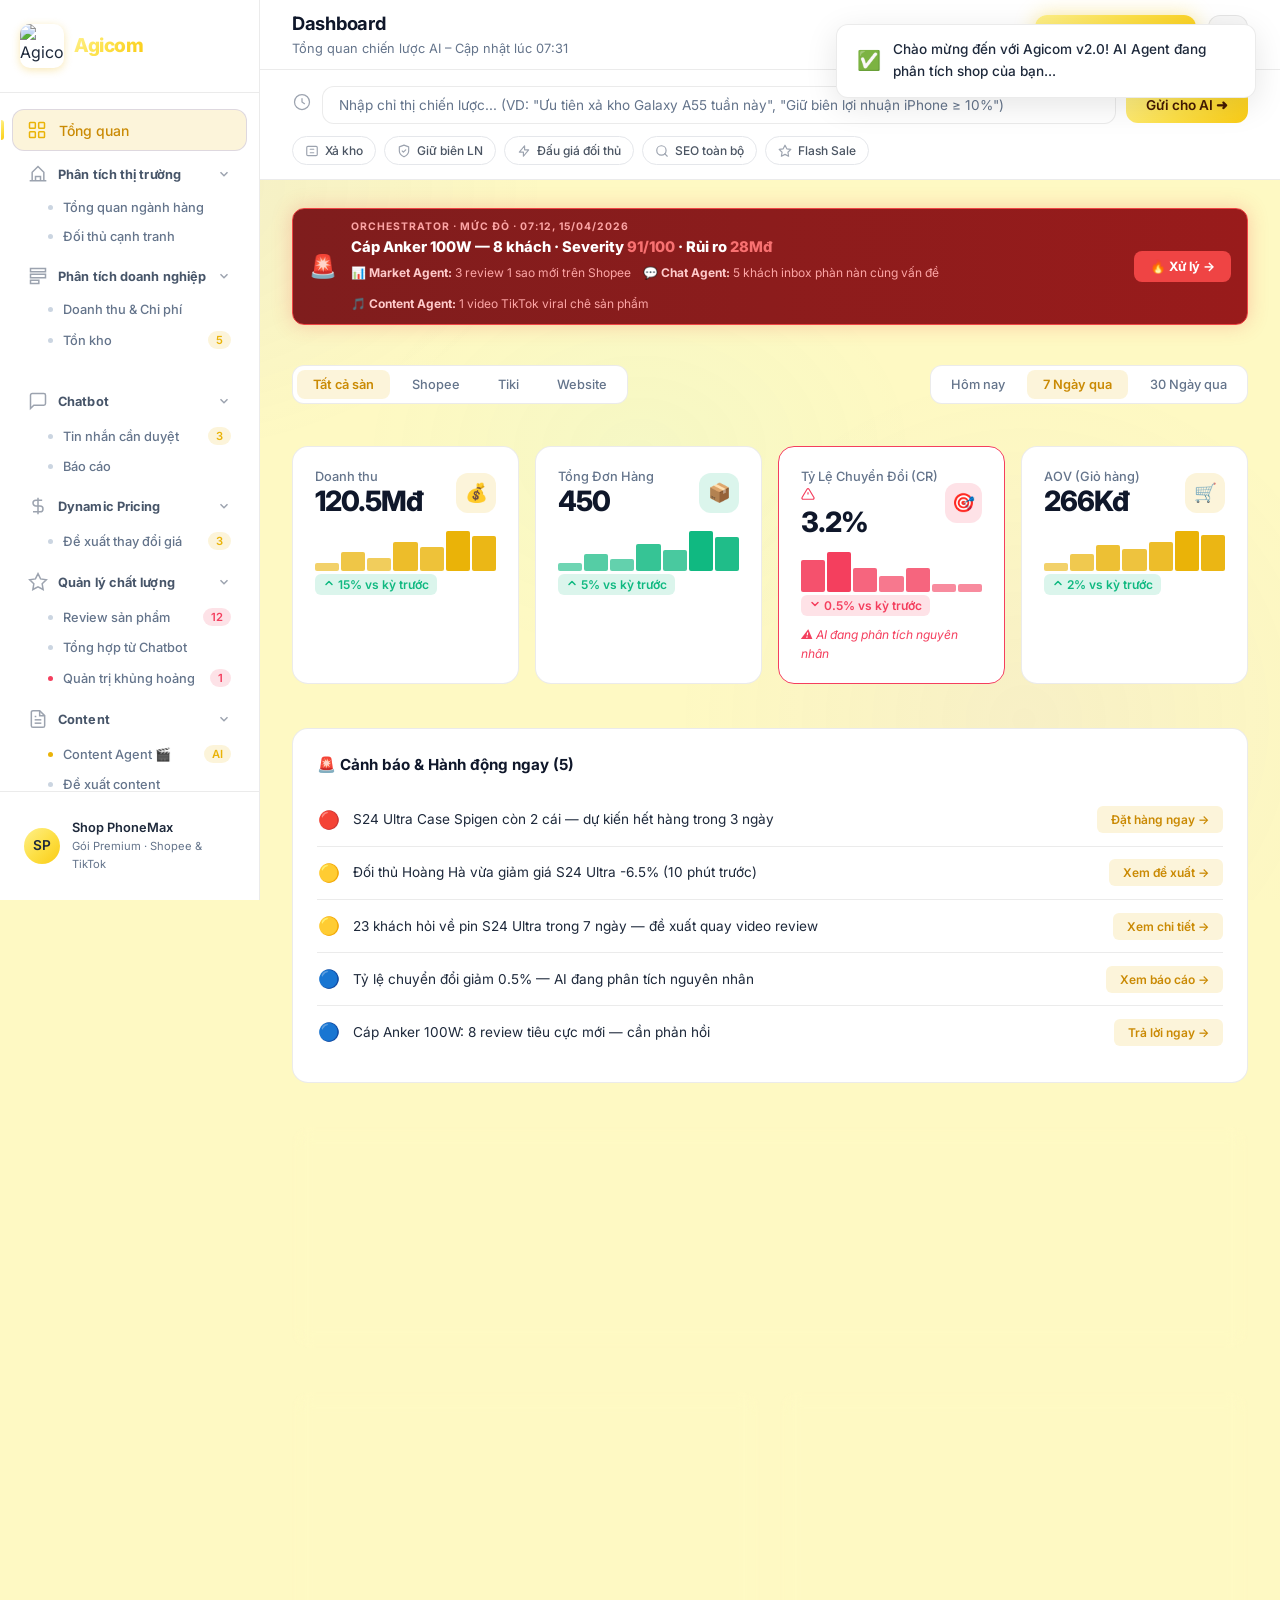
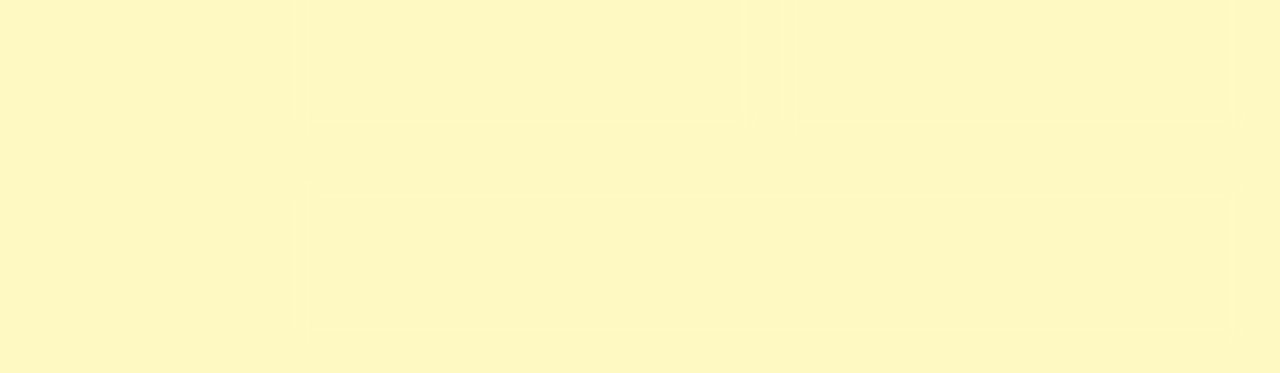
==== commit 8d56fdca: "Update index.html index html mới" ====
--- a/frontend/index.html
+++ b/frontend/index.html
@@ -1,731 +1,382 @@
 <!DOCTYPE html>
 <html lang="vi">
+
 <head>
-<meta charset="UTF-8">
-<meta name="viewport" content="width=device-width, initial-scale=1.0">
-<title>Agicom – AI Agent quản lý shop thông minh</title>
-<link rel="preconnect" href="https://fonts.googleapis.com">
-<link rel="preconnect" href="https://fonts.gstatic.com" crossorigin>
-<link href="https://fonts.googleapis.com/css2?family=Inter:wght@400;500;600;700;800&display=swap" rel="stylesheet">
-<style>
-*,*::before,*::after{box-sizing:border-box;margin:0;padding:0;}
-html{scroll-behavior:smooth;}
-body{font-family:'Inter',sans-serif;overflow-x:hidden;color:#111827;}
-img{max-width:100%;display:block;}
-a{text-decoration:none;color:inherit;}
-button{cursor:pointer;border:none;background:none;font-family:inherit;}
-ul{list-style:none;}
-@keyframes floatUp{0%,100%{transform:translateY(0)}50%{transform:translateY(-7px)}}
-@keyframes floatDown{0%,100%{transform:translateY(0)}50%{transform:translateY(7px)}}
-@keyframes floatSlow{0%,100%{transform:translateY(0)}50%{transform:translateY(-5px)}}
-@keyframes particleFloat{0%,100%{transform:translateY(0);opacity:0.15}50%{transform:translateY(-28px);opacity:0.5}}
-@keyframes fadeInUp{from{opacity:0;transform:translateY(40px)}to{opacity:1;transform:translateY(0)}}
-@keyframes fadeInRight{from{opacity:0;transform:translateX(50px)}to{opacity:1;transform:translateX(0)}}
-.animate-fade-in-up{animation:fadeInUp .8s ease forwards;}
-.animate-fade-in-right{animation:fadeInRight .9s .2s ease both;}
-.float-up{animation:floatUp 3s ease-in-out infinite;}
-.float-down{animation:floatDown 4s 1s ease-in-out infinite;}
-.float-slow{animation:floatSlow 3s 2s ease-in-out infinite;}
-.reveal{opacity:0;transform:translateY(30px);transition:opacity .6s ease,transform .6s ease;}
-.reveal.visible{opacity:1;transform:translateY(0);}
-.reveal-d1{transition-delay:.1s;}.reveal-d2{transition-delay:.2s;}.reveal-d3{transition-delay:.3s;}
-/* Navbar */
-#navbar{position:fixed;top:0;left:0;right:0;z-index:50;transition:background .3s,box-shadow .3s;background:rgba(255,253,235,0.4);backdrop-filter:blur(16px);-webkit-backdrop-filter:blur(16px);border-bottom:1px solid rgba(30,58,95,0.06);}
-#navbar.scrolled{background:rgba(255,255,255,0.92);border-bottom:1px solid rgba(0,0,0,0.07);box-shadow:0 4px 20px rgba(0,0,0,0.08);}
-.nav-inner{max-width:1280px;margin:0 auto;padding:0 20px;display:flex;align-items:center;justify-content:space-between;height:64px;}
-.nav-logo{display:flex;align-items:center;gap:8px;cursor:pointer;}
-.nav-logo img{width:32px;height:32px;border-radius:8px;}
-.logo-agi{color:#F5C842;font-weight:800;font-size:1.15rem;}
-.logo-com{color:#1E3A5F;font-weight:800;font-size:1.15rem;}
-.logo-com-inv{color:rgba(255,255,255,.85);font-weight:800;font-size:1.15rem;}
-.nav-links{display:flex;align-items:center;gap:28px;}
-.nav-links button{color:#374151;font-size:14px;font-weight:500;transition:color .2s;}
-.nav-links button:hover{color:#D97706;}
-.nav-ctas{display:flex;align-items:center;gap:12px;}
-.nav-login{color:#6B7280;font-size:14px;font-weight:500;transition:color .2s;}
-.nav-login:hover{color:#D97706;}
-.btn-nav{display:inline-flex;align-items:center;gap:6px;padding:8px 16px;border-radius:10px;font-size:14px;font-weight:600;color:#fff;background:linear-gradient(135deg,#1E3A5F,#2563EB);box-shadow:0 4px 14px rgba(30,58,95,0.35);transition:transform .2s;cursor:pointer;}
-.btn-nav:hover{transform:scale(1.05);}
-.btn-primary{display:inline-flex;align-items:center;gap:8px;padding:14px 28px;border-radius:12px;font-size:1rem;font-weight:600;color:#fff;background:linear-gradient(135deg,#1E3A5F,#2563EB);box-shadow:0 6px 24px rgba(30,58,95,0.35);transition:transform .2s;cursor:pointer;}
-.btn-primary:hover{transform:scale(1.05);}
-.btn-outline{display:inline-flex;align-items:center;gap:8px;padding:14px 28px;border-radius:12px;font-size:1rem;font-weight:600;border:1.5px solid rgba(30,58,95,0.25);color:#1E3A5F;background:rgba(255,255,255,0.35);transition:background .2s;cursor:pointer;}
-.btn-outline:hover{background:rgba(255,255,255,0.6);}
-.btn-amber{display:inline-flex;align-items:center;gap:8px;padding:14px 28px;border-radius:12px;font-size:1rem;font-weight:600;color:#fff;background:linear-gradient(135deg,#F5C842,#F59E0B);box-shadow:0 4px 16px rgba(245,200,66,.4);transition:transform .2s;cursor:pointer;}
-.btn-amber:hover{transform:scale(1.05);}
-.mob-toggle{display:none;color:#1E3A5F;}
-.mob-menu{display:none;background:#fff;border-top:1px solid #F3F4F6;padding:16px 20px;}
-.mob-menu.open{display:block;}
-.mob-menu button{display:block;width:100%;text-align:left;padding:10px 0;color:#374151;font-size:14px;font-weight:500;}
-.mob-cta{display:block;width:100%;text-align:center;margin-top:8px;padding:12px;border-radius:12px;color:#fff;font-weight:600;font-size:14px;background:linear-gradient(135deg,#1E3A5F,#2563EB);}
-@media(max-width:768px){.nav-links,.nav-ctas{display:none!important;}.mob-toggle{display:flex;}}
-/* Hero */
-#hero{position:relative;min-height:100vh;display:flex;align-items:center;padding-top:64px;background:linear-gradient(160deg,#FFFDE7 0%,#FEF3C7 45%,#FDE68A 80%,#FCD34D 100%);}
-.orb1{position:absolute;top:10%;right:5%;width:420px;height:420px;border-radius:50%;background:radial-gradient(circle,rgba(30,58,95,0.08),transparent 70%);filter:blur(40px);pointer-events:none;}
-.orb2{position:absolute;bottom:15%;left:5%;width:350px;height:350px;border-radius:50%;background:radial-gradient(circle,rgba(245,158,11,0.25),transparent 70%);filter:blur(40px);pointer-events:none;}
-.grid-bg{position:absolute;inset:0;opacity:.04;pointer-events:none;background-image:linear-gradient(rgba(30,58,95,1) 1px,transparent 1px),linear-gradient(90deg,rgba(30,58,95,1) 1px,transparent 1px);background-size:48px 48px;}
-.particles-wrap{position:absolute;inset:0;overflow:hidden;pointer-events:none;}
-.particle{position:absolute;border-radius:50%;background:rgba(30,58,95,0.18);animation:particleFloat linear infinite;}
-.hero-inner{position:relative;max-width:1280px;margin:0 auto;padding:80px 20px 112px;display:grid;grid-template-columns:1fr 1fr;gap:56px;align-items:center;}
-@media(max-width:900px){.hero-inner{grid-template-columns:1fr;padding:60px 20px 80px;}.hero-right{display:none!important;}}
-.hero-badge{display:inline-flex;align-items:center;gap:8px;padding:6px 14px;border-radius:999px;margin-bottom:24px;border:1px solid rgba(30,58,95,0.2);background:rgba(30,58,95,0.06);}
-.hero-badge span{color:#1E3A5F;font-size:13px;font-weight:500;}
-.hero-h1{font-size:clamp(2rem,4.5vw,3.4rem);font-weight:800;line-height:1.12;letter-spacing:-.02em;color:#1E3A5F;margin-bottom:20px;}
-.grad-text{background:linear-gradient(135deg,#D97706,#92400E);-webkit-background-clip:text;-webkit-text-fill-color:transparent;background-clip:text;}
-.hero-p{color:#374151;font-size:1.1rem;line-height:1.75;max-width:520px;margin-bottom:32px;}
-.hero-ctas{display:flex;flex-wrap:wrap;gap:16px;margin-bottom:40px;}
-.trust-row{display:flex;flex-wrap:wrap;align-items:center;gap:12px;}
-.trust-lbl{color:rgba(30,58,95,0.5);font-size:13px;}
-.trust-badge{padding:4px 12px;border-radius:999px;font-size:12px;font-weight:500;background:rgba(255,255,255,0.55);color:rgba(30,58,95,0.75);border:1px solid rgba(30,58,95,0.12);}
-.hero-fade{position:absolute;bottom:0;left:0;right:0;height:96px;pointer-events:none;background:linear-gradient(to bottom,transparent,#f8fafc);}
-/* Mockup */
-.mockup-wrap{position:relative;width:100%;max-width:520px;margin:0 auto;user-select:none;}
-.mockup-glow{position:absolute;inset:-24px;border-radius:24px;pointer-events:none;background:radial-gradient(ellipse,rgba(30,58,95,0.25) 0%,transparent 70%);filter:blur(40px);opacity:.3;}
-.mockup-browser{position:relative;border-radius:16px;overflow:hidden;border:1px solid rgba(30,58,95,0.15);background:rgba(255,255,255,0.55);backdrop-filter:blur(14px);-webkit-backdrop-filter:blur(14px);box-shadow:0 40px 80px rgba(30,58,95,0.2),0 0 0 1px rgba(255,255,255,0.6) inset;}
-.titlebar{display:flex;align-items:center;gap:8px;padding:10px 16px;border-bottom:1px solid rgba(30,58,95,0.1);background:rgba(255,255,255,0.7);}
-.tlights{display:flex;gap:6px;}
-.tl{width:12px;height:12px;border-radius:50%;}
-.tl-r{background:#FF5F57;}.tl-y{background:#FFBD2E;}.tl-g{background:#28CA42;}
-.urlbar{flex:1;height:24px;border-radius:6px;margin:0 12px;display:flex;align-items:center;padding:0 12px;gap:6px;background:rgba(255,255,255,0.8);border:1px solid rgba(30,58,95,0.1);}
-.urlbar-dot{width:8px;height:8px;border-radius:50%;background:rgba(30,58,95,0.2);}
-.urlbar-txt{color:rgba(30,58,95,0.4);font-size:11px;}
-.mbody{display:flex;background:#fef9c3;min-height:280px;}
-.msidebar{width:144px;background:#fff;border-right:1px solid #F3F4F6;padding:12px;flex-shrink:0;}
-.msidebar-logo{display:flex;align-items:center;gap:4px;margin-bottom:16px;}
-.msidebar-logo .a{color:#F5C842;font-weight:700;font-size:13px;}
-.msidebar-logo .c{color:#1E3A5F;font-weight:700;font-size:13px;}
-.mnav{padding:6px 8px;border-radius:8px;margin-bottom:4px;font-size:10px;}
-.mnav-a{background:#FEF3C7;color:#92400E;font-weight:600;}
-.mnav-i{background:transparent;color:#9CA3AF;}
-.mmain{flex:1;padding:16px;}
-.kpi3{display:grid;grid-template-columns:repeat(3,1fr);gap:8px;margin-bottom:12px;}
-.kcard{background:#fff;border-radius:12px;padding:10px;box-shadow:0 1px 3px rgba(0,0,0,.06);}
-.kl{color:#9CA3AF;font-size:9px;margin-bottom:2px;}
-.kv{font-weight:700;color:#111827;font-size:14px;}
-.ks-g{font-size:9px;color:#16A34A;}
-.ks-a{font-size:9px;color:#D97706;}
-.mchart{background:#fff;border-radius:12px;padding:12px;margin-bottom:8px;box-shadow:0 1px 3px rgba(0,0,0,.06);}
-.mchart-lbl{color:#6B7280;font-size:10px;font-weight:600;margin-bottom:8px;}
-.bars{display:flex;align-items:flex-end;gap:4px;height:60px;}
-.bar{flex:1;border-radius:2px 2px 0 0;}
-.mtable{background:#fff;border-radius:12px;padding:10px;box-shadow:0 1px 3px rgba(0,0,0,.06);}
-.mrow{display:flex;align-items:center;justify-content:space-between;padding:6px 0;border-bottom:1px solid #F9FAFB;}
-.mrow:last-child{border-bottom:none;}
-.mrow-n{color:#374151;font-size:9px;}
-.mrow-p{font-weight:600;color:#D97706;font-size:9px;}
-.mbadge{border-radius:4px;padding:2px 6px;font-size:8px;}
-.mbadge-g{background:#DCFCE7;color:#15803D;}
-.mbadge-a{background:#FEF3C7;color:#92400E;}
-.callout{position:absolute;padding:10px 16px;border-radius:12px;box-shadow:0 8px 32px rgba(0,0,0,.18);}
-.callout-lbl{font-size:10px;font-weight:600;margin-bottom:2px;}
-.callout-val{font-size:15px;font-weight:800;}
-.co-dark{background:#1E3A5F;border:1px solid rgba(255,255,255,0.15);}
-.co-dark .callout-lbl{color:rgba(255,255,255,.6);}
-.co-dark .callout-val{color:#FCD34D;}
-.co-light{background:rgba(255,255,255,0.92);border:1px solid rgba(30,58,95,.12);backdrop-filter:blur(10px);}
-.co-light .callout-lbl{color:#6B7280;}
-.co-light .callout-val{color:#1E3A5F;}
-/* Shared */
-.sec-badge{display:inline-block;padding:6px 14px;border-radius:999px;font-size:14px;font-weight:500;background:#FEF3C7;color:#92400E;margin-bottom:16px;}
-.sec-h2{font-size:clamp(1.8rem,3vw,2.6rem);font-weight:800;line-height:1.22;color:#111827;}
-.grad-h2{background:linear-gradient(135deg,#D97706,#92400E);-webkit-background-clip:text;-webkit-text-fill-color:transparent;background-clip:text;}
-.sec-sub{color:#6B7280;font-size:1.05rem;line-height:1.72;max-width:500px;margin:16px auto 0;}
-.container{max-width:1280px;margin:0 auto;padding:0 20px;}
-.tc{text-align:center;}
-/* Problem */
-#problem{padding:96px 0;background:#f8fafc;}
-.prob-grid{display:grid;grid-template-columns:repeat(3,1fr);gap:24px;margin-top:56px;}
-@media(max-width:768px){.prob-grid{grid-template-columns:1fr;}}
-.prob-card{background:#fff;border-radius:16px;padding:28px;border:1px solid #E5E7EB;box-shadow:0 2px 20px rgba(0,0,0,.06);}
-.prob-icon{width:48px;height:48px;border-radius:12px;display:flex;align-items:center;justify-content:center;margin-bottom:20px;}
-.prob-card h3{font-size:1.1rem;font-weight:700;color:#111827;margin-bottom:12px;}
-.prob-card p{color:#6B7280;line-height:1.72;}
-/* Features */
-#features{padding:96px 0;background:#fff;}
-.feat-grid{display:grid;grid-template-columns:repeat(3,1fr);gap:24px;margin-top:56px;}
-@media(max-width:900px){.feat-grid{grid-template-columns:repeat(2,1fr);}}
-@media(max-width:600px){.feat-grid{grid-template-columns:1fr;}}
-.feat-card{padding:28px;border-radius:16px;border:1px solid #F3F4F6;box-shadow:0 2px 12px rgba(0,0,0,.06);background:#fff;transition:transform .2s,box-shadow .2s;cursor:pointer;}
-.feat-card:hover{transform:translateY(-4px);box-shadow:0 8px 32px rgba(0,0,0,.12);}
-.feat-icon{width:44px;height:44px;border-radius:12px;display:flex;align-items:center;justify-content:center;color:#fff;margin-bottom:20px;transition:transform .2s;}
-.feat-card:hover .feat-icon{transform:scale(1.1);}
-.feat-card h3{font-weight:700;color:#111827;font-size:1rem;margin-bottom:8px;}
-.feat-card p{color:#6B7280;line-height:1.68;font-size:.92rem;}
-.feat-link{margin-top:16px;display:flex;align-items:center;gap:4px;font-size:14px;font-weight:500;color:#D97706;opacity:0;transition:opacity .2s;}
-.feat-card:hover .feat-link{opacity:1;}
-.ga{background:linear-gradient(135deg,#F59E0B,#F97316);}
-.gb{background:linear-gradient(135deg,#3B82F6,#06B6D4);}
-.gc{background:linear-gradient(135deg,#A855F7,#EC4899);}
-.gd{background:linear-gradient(135deg,#22C55E,#14B8A6);}
-.ge{background:linear-gradient(135deg,#FBBF24,#F59E0B);}
-.gf{background:linear-gradient(135deg,#EF4444,#E11D48);}
-/* How it works */
-#how{padding:96px 0;background:#FFFBEB;}
-.steps{display:grid;grid-template-columns:repeat(3,1fr);gap:40px;margin-top:56px;position:relative;}
-.steps-line{display:none;position:absolute;top:40px;left:calc(33.33% + 40px);right:calc(33.33% + 40px);height:2px;background:linear-gradient(to right,#F5C842,#D97706);}
-@media(min-width:768px){.steps-line{display:block;}}
-@media(max-width:768px){.steps{grid-template-columns:1fr;}}
-.step{text-align:center;}
-.step-icon{position:relative;display:inline-flex;align-items:center;justify-content:center;width:80px;height:80px;border-radius:16px;color:#fff;margin-bottom:24px;background:linear-gradient(135deg,#F5C842,#D97706);box-shadow:0 8px 30px rgba(217,119,6,0.35);}
-.step-num{position:absolute;top:-10px;right:-10px;width:28px;height:28px;border-radius:50%;background:#fff;display:flex;align-items:center;justify-content:center;font-size:12px;font-weight:900;color:#D97706;border:2px solid #F5C842;}
-.step h3{font-size:1.1rem;font-weight:700;color:#111827;margin-bottom:12px;}
-.step p{color:#6B7280;line-height:1.72;}
-/* Dashboard preview */
-#preview{padding:96px 0;background:linear-gradient(160deg,#FEF3C7 0%,#FDE68A 45%,#FBBF24 80%,#F59E0B 100%);}
-.big-wrap{position:relative;max-width:900px;margin:56px auto 0;}
-.big-glow{position:absolute;inset:-40px;border-radius:24px;pointer-events:none;background:radial-gradient(ellipse,rgba(30,58,95,0.2),transparent 70%);filter:blur(40px);opacity:.3;}
-.big-browser{position:relative;border-radius:16px;overflow:hidden;border:1px solid rgba(255,255,255,.5);background:#1e293b;box-shadow:0 50px 100px rgba(30,58,95,.35),0 0 0 1px rgba(255,255,255,.2) inset;}
-.big-bar{display:flex;align-items:center;gap:12px;padding:12px 20px;border-bottom:1px solid rgba(255,255,255,.07);background:#1a2332;}
-.big-url{flex:1;height:28px;border-radius:8px;display:flex;align-items:center;padding:0 16px;margin:0 8px;gap:8px;background:rgba(255,255,255,.05);border:1px solid rgba(255,255,255,.07);}
-.big-udot{width:10px;height:10px;border-radius:50%;background:rgba(255,255,255,.18);}
-.big-utxt{color:rgba(255,255,255,.28);font-size:11px;}
-.big-body{display:flex;background:#fef9c3;min-height:380px;}
-.big-sidebar{width:192px;background:#fff;border-right:1px solid #E5E7EB;padding:16px;flex-shrink:0;}
-.bs-logo{display:flex;align-items:center;gap:4px;margin-bottom:20px;}
-.bs-logo .a{color:#F5C842;font-weight:700;font-size:14px;}
-.bs-logo .c{color:#1E3A5F;font-weight:700;font-size:14px;}
-.bnav{padding:8px 12px;border-radius:8px;margin-bottom:4px;font-size:11px;}
-.bnav-a{background:#FEF3C7;color:#92400E;font-weight:600;}
-.bnav-i{background:transparent;color:#9CA3AF;}
-.big-main{flex:1;padding:20px;}
-.kpi4{display:grid;grid-template-columns:repeat(4,1fr);gap:12px;margin-bottom:16px;}
-.k4{background:#fff;border-radius:12px;padding:12px;box-shadow:0 1px 4px rgba(0,0,0,.06);}
-.k4l{color:#9CA3AF;font-size:9px;margin-bottom:4px;}
-.k4v{font-weight:700;color:#111827;font-size:17px;}
-.k4g{font-size:10px;color:#16A34A;}
-.k4a{font-size:10px;color:#D97706;}
-.charts2{display:grid;grid-template-columns:2fr 1fr;gap:12px;}
-.bchart{background:#fff;border-radius:12px;padding:16px;box-shadow:0 1px 4px rgba(0,0,0,.06);}
-.bchart-lbl{font-weight:600;color:#374151;font-size:11px;margin-bottom:12px;}
-.bbars{display:flex;align-items:flex-end;gap:6px;height:90px;}
-.bbar{flex:1;border-radius:2px 2px 0 0;}
-.tprod{background:#fff;border-radius:12px;padding:16px;box-shadow:0 1px 4px rgba(0,0,0,.06);}
-.tprod-lbl{font-weight:600;color:#374151;font-size:11px;margin-bottom:12px;}
-.trow{display:flex;align-items:center;gap:8px;margin-bottom:10px;}
-.trow:last-child{margin-bottom:0;}
-.tdot{width:6px;height:6px;border-radius:50%;flex-shrink:0;}
-.tname{flex:1;color:#374151;font-size:9px;}
-.tpct{font-weight:600;color:#F59E0B;font-size:9px;}
-.preview-cta{text-align:center;margin-top:64px;}
-/* Testimonials */
-#testimonials{padding:96px 0;background:#fff;}
-.test-grid{display:grid;grid-template-columns:repeat(3,1fr);gap:24px;margin-top:56px;}
-@media(max-width:900px){.test-grid{grid-template-columns:1fr;}}
-.test-card{padding:28px;border-radius:16px;border:1px solid #F3F4F6;box-shadow:0 4px 20px rgba(0,0,0,.06);transition:box-shadow .2s;}
-.test-card:hover{box-shadow:0 8px 40px rgba(0,0,0,.1);}
-.stars{display:flex;gap:4px;margin-bottom:16px;}
-.test-q{color:#374151;line-height:1.72;font-style:italic;margin-bottom:24px;}
-.test-author{display:flex;align-items:center;gap:12px;}
-.test-avatar{width:44px;height:44px;border-radius:50%;object-fit:cover;flex-shrink:0;}
-.test-name{font-weight:600;color:#111827;}
-.test-meta{display:flex;align-items:center;gap:8px;margin-top:2px;}
-.test-shop{font-size:13px;color:#6B7280;}
-.plat{padding:2px 8px;border-radius:999px;font-size:12px;font-weight:600;}
-.plat-s{background:#FFF1E6;color:#EA580C;}
-.plat-t{background:#F0FDF4;color:#16A34A;}
-.plat-l{background:#EFF6FF;color:#2563EB;}
-/* Pricing */
-#pricing{padding:96px 0;background:#FFFBEB;}
-.price-grid{display:grid;grid-template-columns:repeat(3,1fr);gap:24px;max-width:960px;margin:56px auto 0;align-items:center;}
-@media(max-width:768px){.price-grid{grid-template-columns:1fr;max-width:400px;}}
-.price-card{position:relative;border-radius:16px;padding:28px;border:1px solid #E5E7EB;background:#fff;box-shadow:0 4px 20px rgba(0,0,0,.06);}
-.price-card.rec{background:linear-gradient(145deg,#1E3A5F,#0a1628);border:2px solid #F5C842;box-shadow:0 24px 64px rgba(30,58,95,.35);transform:scale(1.05);}
-.price-pop{position:absolute;top:-16px;left:50%;transform:translateX(-50%);padding:6px 16px;border-radius:999px;font-size:12px;font-weight:900;color:#fff;white-space:nowrap;background:linear-gradient(135deg,#F5C842,#F59E0B);}
-.pname-l{font-size:1.15rem;font-weight:700;color:#111827;margin-bottom:4px;}
-.pname-d{font-size:1.15rem;font-weight:700;color:#fff;margin-bottom:4px;}
-.pdesc-l{font-size:13px;color:#9CA3AF;}
-.pdesc-d{font-size:13px;color:rgba(255,255,255,.55);}
-.pprice-l{font-size:1.9rem;font-weight:800;color:#111827;}
-.pprice-d{font-size:1.9rem;font-weight:800;color:#F5C842;}
-.pper-l{font-size:14px;color:#9CA3AF;}
-.pper-d{font-size:14px;color:rgba(255,255,255,.4);}
-.pfeats{margin:24px 0 28px;}
-.pfeat{display:flex;align-items:flex-start;gap:10px;margin-bottom:12px;}
-.chk-g{color:#10B981;flex-shrink:0;margin-top:1px;}
-.chk-d{color:#F5C842;flex-shrink:0;margin-top:1px;}
-.pft-l{font-size:14px;color:#4B5563;}
-.pft-d{font-size:14px;color:rgba(255,255,255,.78);}
-.pcta{display:block;width:100%;text-align:center;padding:12px;border-radius:12px;font-weight:600;font-size:14px;transition:transform .2s;cursor:pointer;}
-.pcta:hover{transform:scale(1.02);}
-.pcta-r{background:linear-gradient(135deg,#F5C842,#F59E0B);color:#fff;box-shadow:0 4px 16px rgba(245,200,66,.4);}
-.pcta-e{border:1.5px solid #1E3A5F;color:#1E3A5F;background:transparent;}
-.pcta-s{border:1.5px solid #D1D5DB;color:#374151;background:transparent;}
-/* FAQ */
-#faq{padding:96px 0;background:#fff;}
-.faq-list{max-width:672px;margin:56px auto 0;}
-.faq-item{border-radius:12px;border:1px solid #E5E7EB;overflow:hidden;margin-bottom:12px;}
-.faq-btn{width:100%;display:flex;align-items:center;justify-content:space-between;padding:16px 24px;text-align:left;transition:background .2s;}
-.faq-btn:hover{background:#FFFBEB;}
-.faq-q{font-weight:600;color:#111827;}
-.faq-chev{color:#9CA3AF;flex-shrink:0;margin-left:16px;transition:transform .25s;}
-.faq-chev.open{transform:rotate(180deg);}
-.faq-ans{padding:0 24px;max-height:0;overflow:hidden;transition:max-height .3s ease,padding .3s ease;color:#6B7280;line-height:1.72;}
-.faq-ans.open{padding:0 24px 20px;max-height:300px;}
-/* CTA */
-#cta{padding:112px 0;position:relative;background:linear-gradient(135deg,#FBBF24 0%,#F59E0B 40%,#D97706 75%,#B45309 100%);}
-.cta-glow{position:absolute;top:50%;left:50%;transform:translate(-50%,-50%);width:600px;height:300px;border-radius:50%;pointer-events:none;background:radial-gradient(ellipse,rgba(255,255,255,.5),transparent 70%);filter:blur(40px);opacity:.3;}
-.cta-inner{position:relative;max-width:672px;margin:0 auto;text-align:center;padding:0 20px;}
-.cta-h2{font-size:clamp(2rem,4vw,3.2rem);font-weight:800;line-height:1.15;color:#1E3A5F;}
-.grad-blue{background:linear-gradient(135deg,#1E3A5F,#2563EB);-webkit-background-clip:text;-webkit-text-fill-color:transparent;background-clip:text;}
-.cta-p{color:rgba(30,58,95,.7);font-size:1.1rem;line-height:1.7;margin:16px 0 32px;}
-.cta-note{margin-top:20px;font-size:14px;color:rgba(30,58,95,.5);}
-/* Footer */
-footer{background:linear-gradient(180deg,#92400E 0%,#78350F 100%);}
-.footer-in{max-width:1280px;margin:0 auto;padding:64px 20px;}
-.footer-grid{display:grid;grid-template-columns:2fr 1fr 1fr 1fr;gap:32px;margin-bottom:48px;}
-@media(max-width:900px){.footer-grid{grid-template-columns:1fr 1fr;}}
-@media(max-width:600px){.footer-grid{grid-template-columns:1fr;}}
-.fbrand p{font-size:14px;color:rgba(255,255,255,.5);line-height:1.75;margin:16px 0 20px;}
-.fsocials{display:flex;gap:12px;}
-.fsoc{width:36px;height:36px;border-radius:8px;display:flex;align-items:center;justify-content:center;cursor:pointer;background:rgba(255,255,255,.1);border:1px solid rgba(255,255,255,.15);transition:background .2s;color:rgba(255,255,255,.6);}
-.fsoc:hover{background:rgba(255,255,255,.2);}
-.fcol h4{font-weight:600;color:rgba(255,255,255,.75);font-size:12px;text-transform:uppercase;letter-spacing:.06em;margin-bottom:16px;}
-.fcol a{display:block;font-size:14px;color:rgba(255,255,255,.45);margin-bottom:10px;transition:color .2s;}
-.fcol a:hover{color:#fff;}
-.fbottom{border-top:1px solid rgba(255,255,255,.1);padding-top:32px;display:flex;flex-wrap:wrap;align-items:center;justify-content:space-between;gap:16px;}
-.fcopy{font-size:14px;color:rgba(255,255,255,.3);}
-.flegal{display:flex;gap:24px;}
-.flegal a{font-size:14px;color:rgba(255,255,255,.3);transition:color .2s;}
-.flegal a:hover{color:#fff;}
-svg{display:inline-block;vertical-align:middle;}
-</style>
+    <meta charset="UTF-8" />
+    <meta name="viewport" content="width=device-width, initial-scale=1.0" />
+    <title>Agicom – AI-Powered E-commerce Dashboard</title>
+    <meta name="description"
+        content="Agicom Dashboard – Hệ thống Agentic AI hỗ trợ chủ shop quản lý giá, nội dung, chat tự động và phân tích thị trường." />
+    <link rel="stylesheet" href="index4.css" />
+    <link rel="icon" href="data:image/svg+xml,%3Csvg viewBox='0 0 44 44' xmlns='http://www.w3.org/2000/svg'%3E%3Cdefs%3E%3ClinearGradient id='g' x1='0%25' y1='0%25' x2='100%25' y2='100%25'%3E%3Cstop offset='0%25' stop-color='%23FDE047'/%3E%3Cstop offset='100%25' stop-color='%23EAB308'/%3E%3C/linearGradient%3E%3C/defs%3E%3Crect x='2' y='2' width='40' height='40' rx='12' fill='url(%23g)'/%3E%3Cpath d='M13 33 L22 14 L31 33' stroke='%23451a03' stroke-width='2.4' fill='none' stroke-linecap='round' stroke-linejoin='round'/%3E%3Cpath d='M16.5 26 L27.5 26' stroke='%23451a03' stroke-width='2.4' stroke-linecap='round'/%3E%3C/svg%3E" />
+
+    <style>
+    /* ── Accordion Nav Groups ── */
+    .nav-group { margin-bottom: 2px; }
+
+    .nav-group-header {
+        display: flex; align-items: center; gap: 10px;
+        width: 100%; padding: 9px 16px;
+        background: none; border: none; cursor: pointer;
+        color: var(--text-secondary); font-size: 0.8rem;
+        font-weight: 700; text-align: left;
+        border-radius: var(--radius-sm);
+        transition: background var(--transition-fast), color var(--transition-fast);
+        letter-spacing: 0.1px;
+    }
+    .nav-group-header:hover { background: var(--bg-glass); color: var(--text-primary); }
+    .nav-group-header .nav-item-icon { color: #9CA3AF; flex-shrink:0; }
+    .nav-group-header:hover .nav-item-icon { color: var(--accent-amber); }
+    .nav-group-header > span:nth-child(2) { flex: 1; }
+
+    .nav-group-arrow {
+        color: #9CA3AF; flex-shrink: 0;
+        transition: transform 250ms ease, color 250ms ease;
+    }
+    .nav-group.open .nav-group-arrow { transform: rotate(0deg); }
+    .nav-group:not(.open) .nav-group-arrow { transform: rotate(-90deg); }
+    .nav-group.has-active .nav-group-header { color: var(--accent-amber); }
+    .nav-group.has-active .nav-group-header .nav-item-icon { color: var(--accent-amber); }
+    .nav-group.has-active .nav-group-arrow { color: var(--accent-amber); }
+
+    .nav-group-children {
+        overflow: hidden;
+        max-height: 500px;
+        transition: max-height 280ms ease, opacity 280ms ease;
+        opacity: 1;
+    }
+    .nav-group:not(.open) .nav-group-children {
+        max-height: 0; opacity: 0;
+    }
+
+    .nav-child-item {
+        display: flex; align-items: center; gap: 10px;
+        width: 100%; padding: 7px 16px 7px 36px;
+        background: none; border: none; cursor: pointer;
+        color: var(--text-muted); font-size: 0.8rem;
+        font-weight: 500; text-align: left;
+        border-radius: var(--radius-sm);
+        transition: background var(--transition-fast), color var(--transition-fast);
+    }
+    .nav-child-item:hover { background: var(--bg-glass); color: var(--text-primary); }
+    .nav-child-item.active {
+        color: var(--accent-amber); font-weight: 700;
+        background: var(--accent-indigo-bg);
+    }
+    .nav-child-item.active .nav-child-dot { background: var(--accent-amber); }
+
+    .nav-child-dot {
+        width: 5px; height: 5px; border-radius: 50%;
+        background: #CBD5E1; flex-shrink: 0;
+        transition: background 200ms;
+    }
+
+    .nav-divider {
+        height: 1px; background: var(--border-primary);
+        margin: 8px 16px;
+    }
+
+    /* Override nav-item icon color to use currentColor */
+    .nav-item .nav-item-icon,
+    .nav-group-header .nav-item-icon { transition: color var(--transition-fast); }
+    .nav-item:hover .nav-item-icon,
+    .nav-item.active .nav-item-icon { color: var(--accent-amber) !important; }
+
+    /* Sidebar scrollable */
+    .sidebar-nav { overflow-y: auto; padding-bottom: 12px; }
+    </style>
 </head>
+
 <body>
 
-<!-- NAVBAR -->
-<nav id="navbar">
-  <div class="nav-inner">
-    <a href="landing.html" class="nav-logo">
-      <img src="logo-agicom.svg" alt="Agicom">
-      <span><span class="logo-agi">Agi</span><span class="logo-com">com</span></span>
-    </a>
-    <div class="nav-links">
-      <button onclick="navTo('features')">Tính năng</button>
-      <button onclick="navTo('pricing')">Giá</button>
-      <button onclick="navTo('preview')">Demo</button>
-      <button onclick="navTo('faq')">FAQ</button>
+    <!-- ===== Toast Container ===== -->
+    <div class="toast-container" id="toastContainer"></div>
+
+    <!-- ===== Scanning Overlay ===== -->
+    <div class="scan-overlay" id="scanOverlay">
+        <div class="scan-content">
+            <div class="scan-icon"><svg viewBox="0 0 24 24" width="48" height="48" stroke="#9CA3AF" fill="none" stroke-width="1.5" stroke-linecap="round" stroke-linejoin="round"><circle cx="11" cy="11" r="8"/><path d="M21 21l-4.35-4.35"/></svg></div>
+            <div class="scan-text">Đang phân tích thị trường...</div>
+            <div class="scan-subtext">AI đang quét dữ liệu đối thủ và đề xuất chiến lược</div>
+            <div class="scan-progress">
+                <div class="scan-progress-bar"></div>
+            </div>
+        </div>
     </div>
-    <div class="nav-ctas">
-      <a href="index.html" class="nav-login">Đăng nhập</a>
-      <a href="index.html" class="btn-nav">Dùng thử miễn phí</a>
+
+    <!-- ===== Feedback Modal ===== -->
+    <div class="modal-overlay" id="feedbackModal">
+        <div class="modal-content">
+            <div class="modal-header">
+                <h3 class="modal-title">Từ chối đề xuất</h3>
+                <button class="modal-close-btn" id="modalCloseBtn" aria-label="Close">✕</button>
+            </div>
+            <div class="modal-body">
+                <label for="feedbackText">Vui lòng cho biết lý do từ chối:</label>
+                <textarea id="feedbackText"
+                    placeholder="Nhập lý do tại đây... (VD: Giá đề xuất quá thấp, chưa phù hợp với chi phí vận hành)"></textarea>
+            </div>
+            <div class="modal-footer">
+                <button class="btn-modal-cancel" id="modalCancelBtn">Hủy</button>
+                <button class="btn-modal-submit" id="modalSubmitBtn" disabled>Gửi & Từ chối</button>
+            </div>
+        </div>
     </div>
-    <button class="mob-toggle" onclick="toggleMob()" aria-label="Menu">
-      <svg id="ico-menu" width="24" height="24" viewBox="0 0 24 24" fill="none" stroke="currentColor" stroke-width="2" stroke-linecap="round"><line x1="3" y1="6" x2="21" y2="6"/><line x1="3" y1="12" x2="21" y2="12"/><line x1="3" y1="18" x2="21" y2="18"/></svg>
-      <svg id="ico-x" width="24" height="24" viewBox="0 0 24 24" fill="none" stroke="currentColor" stroke-width="2" stroke-linecap="round" style="display:none"><line x1="18" y1="6" x2="6" y2="18"/><line x1="6" y1="6" x2="18" y2="18"/></svg>
-    </button>
-  </div>
-  <div class="mob-menu" id="mob-menu">
-    <button onclick="navTo('features')">Tính năng</button>
-    <button onclick="navTo('pricing')">Giá</button>
-    <button onclick="navTo('preview')">Demo</button>
-    <button onclick="navTo('faq')">FAQ</button>
-    <a href="index.html" class="mob-cta">Dùng thử miễn phí</a>
-  </div>
-</nav>
-
-<!-- HERO -->
-<section id="hero">
-  <div class="orb1"></div><div class="orb2"></div>
-  <div class="grid-bg"></div>
-  <div class="particles-wrap" id="ptcls"></div>
-  <div class="hero-inner">
-    <div class="animate-fade-in-up">
-      <div class="hero-badge">
-        <svg width="14" height="14" viewBox="0 0 24 24" fill="none" stroke="#1E3A5F" stroke-width="2.5" stroke-linecap="round"><polygon points="13 2 3 14 12 14 11 22 21 10 12 10 13 2"/></svg>
-        <span>AI-Powered E-commerce Platform</span>
-      </div>
-      <h1 class="hero-h1">AI Agent quản lý shop thông minh -&nbsp;<span class="grad-text">bán nhiều hơn</span>, làm ít hơn.</h1>
-      <p class="hero-p">Tự động hóa giá, chatbot, nội dung và phân tích đối thủ - tất cả trong một nền tảng. Dành riêng cho shop điện thoại Việt Nam.</p>
-      <div class="hero-ctas">
-        <a href="index.html" class="btn-primary">Bắt đầu miễn phí 14 ngày <svg width="16" height="16" viewBox="0 0 24 24" fill="none" stroke="currentColor" stroke-width="2.5" stroke-linecap="round"><line x1="5" y1="12" x2="19" y2="12"/><polyline points="12 5 19 12 12 19"/></svg></a>
-        <button class="btn-outline" onclick="navTo('preview')"><svg width="16" height="16" viewBox="0 0 24 24" fill="none" stroke="currentColor" stroke-width="2.5" stroke-linecap="round"><polygon points="5 3 19 12 5 21 5 3"/></svg> Xem demo</button>
-      </div>
-      <div class="trust-row">
-        <span class="trust-lbl">Đang được dùng bởi:</span>
-        <span class="trust-badge">500+ shop ✓</span>
-        <span class="trust-badge">Shopee</span>
-        <span class="trust-badge">TikTok Shop</span>
-        <span class="trust-badge">Lazada</span>
-      </div>
+
+    <!-- ===== App Container ===== -->
+    <div class="app-container">
+
+        <!-- ===== Sidebar ===== -->
+        <aside class="sidebar" id="sidebar">
+            <div class="sidebar-header">
+                <div class="sidebar-logo" style="gap:10px;align-items:center;">
+                    <!-- Agicom Logo Icon — Official -->
+                    <div style="width:44px;height:44px;flex-shrink:0;background:#ffffff;border-radius:10px;overflow:hidden;box-shadow:0 2px 8px rgba(234,179,8,0.3);">
+                        <img src="logo-agicom.svg" alt="Agicom" style="width:100%;height:100%;object-fit:contain;display:block;" />
+                    </div>
+                    <div>
+                        <div class="sidebar-logo-text" style="font-size:1.2rem;font-weight:800;letter-spacing:-0.5px;line-height:1;"><span style="color:#F5C842;">Agi</span><span style="color:#1E3A5F;">com</span></div>
+                    </div>
+                </div>
+            </div>
+
+            <nav class="sidebar-nav" id="sidebarNav">
+
+                <!-- ── Tổng quan ── -->
+                <button class="nav-item active" data-page="dashboard">
+                    <span class="nav-item-icon"><svg viewBox="0 0 24 24" width="18" height="18" stroke="currentColor" fill="none" stroke-width="1.8"><rect x="3" y="3" width="7" height="7" rx="1"/><rect x="14" y="3" width="7" height="7" rx="1"/><rect x="3" y="14" width="7" height="7" rx="1"/><rect x="14" y="14" width="7" height="7" rx="1"/></svg></span>
+                    Tổng quan
+                </button>
+
+                <!-- ── Phân tích thị trường ── -->
+                <div class="nav-group open" data-group="thi-truong">
+                    <button class="nav-group-header">
+                        <span class="nav-item-icon"><svg viewBox="0 0 24 24" width="18" height="18" stroke="currentColor" fill="none" stroke-width="1.8"><path d="M2 20h20M5 20V10l7-7 7 7v10"/><path d="M9 20v-5h6v5"/></svg></span>
+                        <span>Phân tích thị trường</span>
+                        <svg class="nav-group-arrow" viewBox="0 0 24 24" width="14" height="14" stroke="currentColor" fill="none" stroke-width="2.5"><polyline points="6 9 12 15 18 9"/></svg>
+                    </button>
+                    <div class="nav-group-children">
+                        <button class="nav-child-item" data-page="market-overview">
+                            <span class="nav-child-dot"></span>Tổng quan ngành hàng
+                        </button>
+                        <button class="nav-child-item" data-page="competitor">
+                            <span class="nav-child-dot"></span>Đối thủ cạnh tranh
+                        </button>
+                    </div>
+                </div>
+
+                <!-- ── Phân tích doanh nghiệp ── -->
+                <div class="nav-group open" data-group="doanh-nghiep">
+                    <button class="nav-group-header">
+                        <span class="nav-item-icon"><svg viewBox="0 0 24 24" width="18" height="18" stroke="currentColor" fill="none" stroke-width="1.8"><path d="M3 3h18v4H3z"/><path d="M3 10h18v4H3z"/><path d="M3 17h10v4H3z"/></svg></span>
+                        <span>Phân tích doanh nghiệp</span>
+                        <svg class="nav-group-arrow" viewBox="0 0 24 24" width="14" height="14" stroke="currentColor" fill="none" stroke-width="2.5"><polyline points="6 9 12 15 18 9"/></svg>
+                    </button>
+                    <div class="nav-group-children">
+                        <button class="nav-child-item" data-page="revenue">
+                            <span class="nav-child-dot"></span>Doanh thu & Chi phí
+                        </button>
+                        <button class="nav-child-item" data-page="inventory">
+                            <span class="nav-child-dot"></span>Tồn kho
+                            <span class="nav-item-badge" style="background:var(--accent-amber-bg);color:var(--accent-amber);">5</span>
+                        </button>
+                    </div>
+                </div>
+
+                <!-- ── Divider ── -->
+                <div class="nav-divider"></div>
+
+                <!-- ── Chatbot ── -->
+                <div class="nav-group open" data-group="chatbot">
+                    <button class="nav-group-header">
+                        <span class="nav-item-icon"><svg viewBox="0 0 24 24" width="18" height="18" stroke="currentColor" fill="none" stroke-width="1.8"><path d="M21 15a2 2 0 0 1-2 2H7l-4 4V5a2 2 0 0 1 2-2h14a2 2 0 0 1 2 2z"/></svg></span>
+                        <span>Chatbot</span>
+                        <svg class="nav-group-arrow" viewBox="0 0 24 24" width="14" height="14" stroke="currentColor" fill="none" stroke-width="2.5"><polyline points="6 9 12 15 18 9"/></svg>
+                    </button>
+                    <div class="nav-group-children">
+                        <button class="nav-child-item" data-page="chat">
+                            <span class="nav-child-dot"></span>Tin nhắn cần duyệt
+                            <span class="nav-item-badge" style="background:var(--accent-amber-bg);color:var(--accent-amber);">3</span>
+                        </button>
+                        <button class="nav-child-item" data-page="chat-report">
+                            <span class="nav-child-dot"></span>Báo cáo
+                        </button>
+                    </div>
+                </div>
+
+                <!-- ── Dynamic Pricing ── -->
+                <div class="nav-group open" data-group="pricing">
+                    <button class="nav-group-header">
+                        <span class="nav-item-icon"><svg viewBox="0 0 24 24" width="18" height="18" stroke="currentColor" fill="none" stroke-width="1.8"><path d="M12 2v20M17 5H9.5a3.5 3.5 0 0 0 0 7h5a3.5 3.5 0 0 1 0 7H6"/></svg></span>
+                        <span>Dynamic Pricing</span>
+                        <svg class="nav-group-arrow" viewBox="0 0 24 24" width="14" height="14" stroke="currentColor" fill="none" stroke-width="2.5"><polyline points="6 9 12 15 18 9"/></svg>
+                    </button>
+                    <div class="nav-group-children">
+                        <button class="nav-child-item" data-page="ai-suggestions">
+                            <span class="nav-child-dot"></span>Đề xuất thay đổi giá
+                            <span class="nav-item-badge" style="background:var(--accent-amber-bg);color:var(--accent-amber);">3</span>
+                        </button>
+                    </div>
+                </div>
+
+                <!-- ── Quản lý chất lượng ── -->
+                <div class="nav-group open" data-group="quality">
+                    <button class="nav-group-header">
+                        <span class="nav-item-icon"><svg viewBox="0 0 24 24" width="18" height="18" stroke="currentColor" fill="none" stroke-width="1.8"><path d="M12 2l3.09 6.26L22 9.27l-5 4.87 1.18 6.88L12 17.77l-6.18 3.25L7 14.14 2 9.27l6.91-1.01L12 2z"/></svg></span>
+                        <span>Quản lý chất lượng</span>
+                        <svg class="nav-group-arrow" viewBox="0 0 24 24" width="14" height="14" stroke="currentColor" fill="none" stroke-width="2.5"><polyline points="6 9 12 15 18 9"/></svg>
+                    </button>
+                    <div class="nav-group-children">
+                        <button class="nav-child-item" data-page="reviews">
+                            <span class="nav-child-dot"></span>Review sản phẩm
+                            <span class="nav-item-badge">12</span>
+                        </button>
+                        <button class="nav-child-item" data-page="chat-insights">
+                            <span class="nav-child-dot"></span>Tổng hợp từ Chatbot
+                        </button>
+                        <button class="nav-child-item" data-page="crisis-center">
+                            <span class="nav-child-dot" style="background:var(--accent-rose);"></span>Quản trị khủng hoảng
+                            <span class="nav-item-badge" style="background:var(--accent-rose-bg);color:var(--accent-rose);">1</span>
+                        </button>
+                    </div>
+                </div>
+
+                <!-- ── Content ── -->
+                <div class="nav-group open" data-group="content">
+                    <button class="nav-group-header">
+                        <span class="nav-item-icon"><svg viewBox="0 0 24 24" width="18" height="18" stroke="currentColor" fill="none" stroke-width="1.8"><path d="M14 2H6a2 2 0 0 0-2 2v16a2 2 0 0 0 2 2h12a2 2 0 0 0 2-2V8z"/><polyline points="14 2 14 8 20 8"/><line x1="16" y1="13" x2="8" y2="13"/><line x1="16" y1="17" x2="8" y2="17"/><polyline points="10 9 9 9 8 9"/></svg></span>
+                        <span>Content</span>
+                        <svg class="nav-group-arrow" viewBox="0 0 24 24" width="14" height="14" stroke="currentColor" fill="none" stroke-width="2.5"><polyline points="6 9 12 15 18 9"/></svg>
+                    </button>
+                    <div class="nav-group-children">
+                        <button class="nav-child-item" data-page="content-agent">
+                            <span class="nav-child-dot" style="background:var(--accent-amber);"></span>Content Agent 🎬
+                            <span class="nav-item-badge" style="background:rgba(234,179,8,0.15);color:#eab308;">AI</span>
+                        </button>
+                        <button class="nav-child-item" data-page="content-suggestions">
+                            <span class="nav-child-dot"></span>Đề xuất content
+                        </button>
+                        <button class="nav-child-item" data-page="product-descriptions">
+                            <span class="nav-child-dot"></span>Mô tả sản phẩm
+                        </button>
+                    </div>
+                </div>
+
+                <!-- ── Divider ── -->
+                <div class="nav-divider"></div>
+
+                <!-- ── Demo khách hàng ── -->
+                <button class="nav-item" data-page="demo-customer">
+                    <span class="nav-item-icon"><svg viewBox="0 0 24 24" width="18" height="18" stroke="currentColor" fill="none" stroke-width="1.8"><path d="M17 21v-2a4 4 0 0 0-4-4H5a4 4 0 0 0-4 4v2"/><circle cx="9" cy="7" r="4"/><path d="M23 21v-2a4 4 0 0 0-3-3.87"/><path d="M16 3.13a4 4 0 0 1 0 7.75"/></svg></span>
+                    Demo khách hàng
+                </button>
+
+                <!-- ── Cài đặt ── -->
+                <button class="nav-item" data-page="settings">
+                    <span class="nav-item-icon"><svg viewBox="0 0 24 24" width="18" height="18" stroke="currentColor" fill="none" stroke-width="1.8"><circle cx="12" cy="12" r="3"/><path d="M12 1v6m0 6v6M4.22 4.22l4.24 4.24M15.54 15.54l4.24 4.24M1 12h6m6 0h6M4.22 19.78l4.24-4.24M15.54 8.46l4.24-4.24"/></svg></span>
+                    Cài đặt & Hồ sơ
+                </button>
+
+            </nav>
+
+            <div class="sidebar-footer">
+                <div class="sidebar-user">
+                    <div class="sidebar-user-avatar">SP</div>
+                    <div class="sidebar-user-info">
+                        <div class="sidebar-user-name">Shop PhoneMax</div>
+                        <div class="sidebar-user-role">Gói Premium · Shopee & TikTok</div>
+                    </div>
+                </div>
+            </div>
+        </aside>
+
+        <!-- ===== Main Content ===== -->
+        <main class="main-content">
+
+            <!-- Header -->
+            <header class="header">
+                <div class="header-left">
+                    <div class="header-title-area">
+                        <h1 id="pageTitle">Dashboard</h1>
+                        <p id="pageSubtitle">Tổng quan chiến lược AI – Cập nhật lúc 00:12, 10/04/2026</p>
+                    </div>
+                </div>
+                <div class="header-right">
+                    <button class="btn-scan" id="btnScan">
+                        <span class="btn-scan-text"><svg viewBox="0 0 24 24" width="16" height="16" stroke="#451a03" fill="none" stroke-width="2" stroke-linecap="round" stroke-linejoin="round" style="display:inline-block;margin-right:4px"><circle cx="11" cy="11" r="8"/><path d="M21 21l-4.35-4.35"/></svg> Quét thị trường</span>
+                        <span class="btn-scan-loading"><span class="spinner"></span> Đang quét...</span>
+                    </button>
+                    <button class="header-icon-btn" id="btnNotification" aria-label="Notifications">
+                        <svg viewBox="0 0 24 24" width="20" height="20" stroke="#1e293b" fill="none" stroke-width="1.5" stroke-linecap="round" stroke-linejoin="round"><path d="M15 17H3v-2m0 0V5m0 10h2m12-2l.01.01M17.5 4h.5m0 14h-2m6-6l.01.01"/></svg>
+                        <span class="notification-dot"></span>
+                    </button>
+                </div>
+            </header>
+
+            <!-- ===== Strategic Guidance Toolbar ===== -->
+            <div class="guidance-toolbar" id="guidanceToolbar">
+                <div class="guidance-inner">
+                    <div class="guidance-icon"><svg viewBox="0 0 24 24" width="20" height="20" stroke="#9CA3AF" fill="none" stroke-width="1.5" stroke-linecap="round" stroke-linejoin="round"><circle cx="12" cy="12" r="9"/><path d="M12 8v4l3 2"/></svg></div>
+                    <input type="text" class="guidance-input" id="guidanceInput"
+                        placeholder='Nhập chỉ thị chiến lược... (VD: "Ưu tiên xả kho Galaxy A55 tuần này", "Giữ biên lợi nhuận iPhone ≥ 10%")' />
+                    <button class="guidance-send-btn" id="guidanceSendBtn">Gửi cho AI ➜</button>
+                </div>
+                <div class="guidance-tags" id="guidanceTags">
+                    <button class="guidance-tag" data-cmd="Ưu tiên đẩy mạnh xả kho sản phẩm tồn lâu nhất">
+                        <svg viewBox="0 0 24 24" width="14" height="14" stroke="currentColor" fill="none" stroke-width="2" stroke-linecap="round" stroke-linejoin="round">
+                            <rect x="3" y="4" width="18" height="16" rx="2" ry="2"/><path d="M9 9h6M9 15h6"/>
+                        </svg>
+                        Xả kho
+                    </button>
+                    <button class="guidance-tag" data-cmd="Tập trung giữ vững biên lợi nhuận ≥ 10% cho tất cả sản phẩm">
+                        <svg viewBox="0 0 24 24" width="14" height="14" stroke="currentColor" fill="none" stroke-width="2" stroke-linecap="round" stroke-linejoin="round">
+                            <path d="M12 22s8-4 8-10V5l-8-3-8 3v7c0 6 8 10 8 10z"/><path d="M9 12l2 2 4-4"/>
+                        </svg>
+                        Giữ biên LN
+                    </button>
+                    <button class="guidance-tag" data-cmd="Tập trung cạnh tranh giá với MobileWorld Store tuần này">
+                        <svg viewBox="0 0 24 24" width="14" height="14" stroke="currentColor" fill="none" stroke-width="2" stroke-linecap="round" stroke-linejoin="round">
+                            <path d="M13 10V3L4 14h7v7l9-11h-7z"/>
+                        </svg>
+                        Đấu giá đối thủ
+                    </button>
+                    <button class="guidance-tag" data-cmd="Tối ưu SEO toàn bộ tiêu đề sản phẩm theo keyword Shopee trending">
+                        <svg viewBox="0 0 24 24" width="14" height="14" stroke="currentColor" fill="none" stroke-width="2" stroke-linecap="round" stroke-linejoin="round">
+                            <circle cx="11" cy="11" r="8"/><path d="M21 21l-4.35-4.35"/>
+                        </svg>
+                        SEO toàn bộ
+                    </button>
+                    <button class="guidance-tag" data-cmd="Đẩy mạnh Flash Sale cuối tuần cho Samsung">
+                        <svg viewBox="0 0 24 24" width="14" height="14" stroke="currentColor" fill="none" stroke-width="2" stroke-linecap="round" stroke-linejoin="round">
+                            <path d="M12 2l3.09 6.26L22 9.27l-5 4.87 1.18 6.88L12 17.77l-6.18 3.25L7 14.14 2 9.27l6.91-1.01L12 2z"/>
+                        </svg>
+                        Flash Sale
+                    </button>
+                </div>
+                <div class="guidance-active-cmd" id="guidanceActiveCmd" style="display:none;">
+                    <span class="guidance-active-label"><svg viewBox="0 0 24 24" width="16" height="16" stroke="#9CA3AF" fill="none" stroke-width="1.5" stroke-linecap="round" stroke-linejoin="round" style="display:inline-block;margin-right:4px"><rect x="3" y="3" width="18" height="18" rx="2" ry="2"/><path d="M8 9h8M8 13h8M8 17h4"/></svg> AI đang ưu tiên:</span>
+                    <span class="guidance-active-text" id="guidanceActiveCmdText"></span>
+                    <button class="guidance-clear-btn" id="guidanceClearBtn">✕ Hủy</button>
+                </div>
+            </div>
+
+            <!-- Page Content (all pages rendered here by JS) -->
+            <div class="page-content" id="pageContent">
+                <!-- Dynamic content rendered by app.js -->
+            </div>
+
+        </main>
     </div>
-    <div class="hero-right animate-fade-in-right">
-      <div class="mockup-wrap">
-        <div class="mockup-glow"></div>
-        <div class="mockup-browser">
-          <div class="titlebar">
-            <div class="tlights"><div class="tl tl-r"></div><div class="tl tl-y"></div><div class="tl tl-g"></div></div>
-            <div class="urlbar"><div class="urlbar-dot"></div><span class="urlbar-txt">app.agicom.vn/dashboard</span></div>
-          </div>
-          <div class="mbody">
-            <div class="msidebar">
-              <div class="msidebar-logo"><span class="a">Agi</span><span class="c">com</span></div>
-              <div class="mnav mnav-a">Tổng quan</div>
-              <div class="mnav mnav-i">Phân tích</div>
-              <div class="mnav mnav-i">Chatbot</div>
-              <div class="mnav mnav-i">Pricing</div>
-              <div class="mnav mnav-i">Content</div>
-              <div class="mnav mnav-i">Cài đặt</div>
-            </div>
-            <div class="mmain">
-              <div class="kpi3">
-                <div class="kcard"><div class="kl">Doanh thu</div><div class="kv">₫142M</div><div class="ks-g">+23%</div></div>
-                <div class="kcard"><div class="kl">Đơn hàng</div><div class="kv">1,847</div><div class="ks-g">+12%</div></div>
-                <div class="kcard"><div class="kl">Tự động</div><div class="kv">91%</div><div class="ks-a">tin nhắn</div></div>
-              </div>
-              <div class="mchart">
-                <div class="mchart-lbl">Doanh thu 12 tháng</div>
-                <div class="bars">
-                  <div class="bar" style="height:40%;background:#E5E7EB"></div><div class="bar" style="height:55%;background:#E5E7EB"></div><div class="bar" style="height:45%;background:#E5E7EB"></div><div class="bar" style="height:70%;background:#E5E7EB"></div><div class="bar" style="height:65%;background:#E5E7EB"></div><div class="bar" style="height:80%;background:#E5E7EB"></div><div class="bar" style="height:75%;background:#E5E7EB"></div><div class="bar" style="height:88%;background:#E5E7EB"></div><div class="bar" style="height:82%;background:#E5E7EB"></div>
-                  <div class="bar" style="height:92%;background:linear-gradient(to top,#F59E0B,#FCD34D)"></div><div class="bar" style="height:87%;background:linear-gradient(to top,#F59E0B,#FCD34D)"></div><div class="bar" style="height:100%;background:linear-gradient(to top,#F59E0B,#FCD34D)"></div>
-                </div>
-              </div>
-              <div class="mtable">
-                <div class="mrow"><span class="mrow-n">iPhone 15 Pro</span><span class="mrow-p">₫28.5M</span><span class="mbadge mbadge-g">Optimal</span></div>
-                <div class="mrow"><span class="mrow-n">Samsung S24 Ultra</span><span class="mrow-p">₫22M</span><span class="mbadge mbadge-a">Adjust</span></div>
-              </div>
-            </div>
-          </div>
-        </div>
-        <div class="callout co-dark float-up" style="right:-16px;top:32px;"><div class="callout-lbl">Doanh thu</div><div class="callout-val">+23% 📈</div></div>
-        <div class="callout co-light float-down" style="left:-16px;bottom:64px;"><div class="callout-lbl">Tin nhắn tự động</div><div class="callout-val">91% 🤖</div></div>
-      </div>
-    </div>
-  </div>
-  <div class="hero-fade"></div>
-</section>
-
-<!-- PROBLEM -->
-<section id="problem">
-  <div class="container">
-    <div class="tc reveal">
-      <span class="sec-badge">Vấn đề thực tế</span>
-      <h2 class="sec-h2">Quản lý shop thủ công đang <span style="color:#DC2626">bào mòn thời gian</span> của bạn.</h2>
-    </div>
-    <div class="prob-grid">
-      <div class="prob-card reveal reveal-d1">
-        <div class="prob-icon" style="background:rgba(239,68,68,.1)"><svg width="28" height="28" viewBox="0 0 24 24" fill="none" stroke="#EF4444" stroke-width="2" stroke-linecap="round"><polyline points="22 7 13.5 15.5 8.5 10.5 2 17"/><polyline points="16 7 22 7 22 13"/></svg></div>
-        <h3>Theo dõi giá đối thủ mỗi ngày</h3>
-        <p>Bạn mất 2-3 giờ mỗi ngày chỉ để kiểm tra xem đối thủ đang bán giá bao nhiêu, rồi cập nhật lại giá của mình. Vừa tốn thời gian, vừa không kịp phản ứng.</p>
-      </div>
-      <div class="prob-card reveal reveal-d2">
-        <div class="prob-icon" style="background:rgba(249,115,22,.1)"><svg width="28" height="28" viewBox="0 0 24 24" fill="none" stroke="#F97316" stroke-width="2" stroke-linecap="round"><path d="M21 15a2 2 0 0 1-2 2H7l-4 4V5a2 2 0 0 1 2-2h14a2 2 0 0 1 2 2z"/></svg></div>
-        <h3>Trả lời 200+ tin nhắn mỗi ngày</h3>
-        <p>Khách hỏi giá, hỏi màu, hỏi ship... cứ lặp đi lặp lại. Không trả lời nhanh là mất đơn. Trả lời thì không còn thời gian làm việc khác.</p>
-      </div>
-      <div class="prob-card reveal reveal-d3">
-        <div class="prob-icon" style="background:rgba(168,85,247,.1)"><svg width="28" height="28" viewBox="0 0 24 24" fill="none" stroke="#A855F7" stroke-width="2" stroke-linecap="round"><path d="M14 2H6a2 2 0 0 0-2 2v16a2 2 0 0 0 2 2h12a2 2 0 0 0 2-2V8z"/><polyline points="14 2 14 8 20 8"/><line x1="16" y1="13" x2="8" y2="13"/><line x1="16" y1="17" x2="8" y2="17"/></svg></div>
-        <h3>Viết mô tả sản phẩm lặp đi lặp lại</h3>
-        <p>Mỗi sản phẩm mới lại phải ngồi viết mô tả từ đầu. Cho ra nội dung nhàm chán, không chuẩn SEO và tốn hàng giờ đồng hồ mỗi tuần.</p>
-      </div>
-    </div>
-  </div>
-</section>
-
-<!-- FEATURES -->
-<section id="features">
-  <div class="container">
-    <div class="tc reveal">
-      <span class="sec-badge">6 AI Agents</span>
-      <h2 class="sec-h2">6 AI Agent hoạt động <span class="grad-h2">24/7 thay bạn</span></h2>
-      <p class="sec-sub">Mỗi agent được chuyên biệt hóa cho một nhiệm vụ, hoạt động đồng thời và liên tục học hỏi từ dữ liệu thực tế của shop bạn.</p>
-    </div>
-    <div class="feat-grid">
-      <div class="feat-card reveal reveal-d1"><div class="feat-icon ga"><svg width="20" height="20" viewBox="0 0 24 24" fill="none" stroke="white" stroke-width="2" stroke-linecap="round"><path d="M20.59 13.41l-7.17 7.17a2 2 0 0 1-2.83 0L2 12V2h10l8.59 8.59a2 2 0 0 1 0 2.82z"/><line x1="7" y1="7" x2="7.01" y2="7"/></svg></div><h3>Dynamic Pricing Agent</h3><p>Tự động điều chỉnh giá theo đối thủ và xu hướng thị trường theo thời gian thực.</p><div class="feat-link">Tìm hiểu thêm <svg width="16" height="16" viewBox="0 0 24 24" fill="none" stroke="currentColor" stroke-width="2.5" stroke-linecap="round"><polyline points="9 18 15 12 9 6"/></svg></div></div>
-      <div class="feat-card reveal reveal-d2"><div class="feat-icon gb"><svg width="20" height="20" viewBox="0 0 24 24" fill="none" stroke="white" stroke-width="2" stroke-linecap="round"><path d="M21 15a2 2 0 0 1-2 2H7l-4 4V5a2 2 0 0 1 2-2h14a2 2 0 0 1 2 2z"/></svg></div><h3>Chat Agent</h3><p>Trả lời tự động 91% tin nhắn khách hàng 24/7 trên Shopee, TikTok và Lazada.</p><div class="feat-link">Tìm hiểu thêm <svg width="16" height="16" viewBox="0 0 24 24" fill="none" stroke="currentColor" stroke-width="2.5" stroke-linecap="round"><polyline points="9 18 15 12 9 6"/></svg></div></div>
-      <div class="feat-card reveal reveal-d3"><div class="feat-icon gc"><svg width="20" height="20" viewBox="0 0 24 24" fill="none" stroke="white" stroke-width="2" stroke-linecap="round"><path d="M14 2H6a2 2 0 0 0-2 2v16a2 2 0 0 0 2 2h12a2 2 0 0 0 2-2V8z"/><polyline points="14 2 14 8 20 8"/><line x1="16" y1="13" x2="8" y2="13"/><line x1="16" y1="17" x2="8" y2="17"/></svg></div><h3>Content Agent</h3><p>Tạo script TikTok, mô tả sản phẩm và caption theo phong cách thương hiệu.</p><div class="feat-link">Tìm hiểu thêm <svg width="16" height="16" viewBox="0 0 24 24" fill="none" stroke="currentColor" stroke-width="2.5" stroke-linecap="round"><polyline points="9 18 15 12 9 6"/></svg></div></div>
-      <div class="feat-card reveal reveal-d1"><div class="feat-icon gd"><svg width="20" height="20" viewBox="0 0 24 24" fill="none" stroke="white" stroke-width="2" stroke-linecap="round"><line x1="18" y1="20" x2="18" y2="10"/><line x1="12" y1="20" x2="12" y2="4"/><line x1="6" y1="20" x2="6" y2="14"/></svg></div><h3>Market Intelligence</h3><p>Theo dõi giá và chiến lược của đối thủ. Cảnh báo khi thị trường thay đổi.</p><div class="feat-link">Tìm hiểu thêm <svg width="16" height="16" viewBox="0 0 24 24" fill="none" stroke="currentColor" stroke-width="2.5" stroke-linecap="round"><polyline points="9 18 15 12 9 6"/></svg></div></div>
-      <div class="feat-card reveal reveal-d2"><div class="feat-icon ge"><svg width="20" height="20" viewBox="0 0 24 24" fill="white" stroke="white" stroke-width="1"><polygon points="12 2 15.09 8.26 22 9.27 17 14.14 18.18 21.02 12 17.77 5.82 21.02 7 14.14 2 9.27 8.91 8.26 12 2"/></svg></div><h3>Quality Guardian</h3><p>Phân tích review, phát hiện sản phẩm lỗi và đề xuất cải thiện chất lượng.</p><div class="feat-link">Tìm hiểu thêm <svg width="16" height="16" viewBox="0 0 24 24" fill="none" stroke="currentColor" stroke-width="2.5" stroke-linecap="round"><polyline points="9 18 15 12 9 6"/></svg></div></div>
-      <div class="feat-card reveal reveal-d3"><div class="feat-icon gf"><svg width="20" height="20" viewBox="0 0 24 24" fill="none" stroke="white" stroke-width="2" stroke-linecap="round"><path d="M10.29 3.86L1.82 18a2 2 0 0 0 1.71 3h16.94a2 2 0 0 0 1.71-3L13.71 3.86a2 2 0 0 0-3.42 0z"/><line x1="12" y1="9" x2="12" y2="13"/><line x1="12" y1="17" x2="12.01" y2="17"/></svg></div><h3>Crisis Manager</h3><p>Phát hiện và xử lý khủng hoảng thương hiệu trong thời gian nhanh nhất.</p><div class="feat-link">Tìm hiểu thêm <svg width="16" height="16" viewBox="0 0 24 24" fill="none" stroke="currentColor" stroke-width="2.5" stroke-linecap="round"><polyline points="9 18 15 12 9 6"/></svg></div></div>
-    </div>
-  </div>
-</section>
-
-<!-- HOW IT WORKS -->
-<section id="how">
-  <div class="container">
-    <div class="tc reveal">
-      <span class="sec-badge">Quy trình đơn giản</span>
-      <h2 class="sec-h2">Bắt đầu trong <span style="color:#D97706">5 phút</span></h2>
-    </div>
-    <div class="steps">
-      <div class="steps-line"></div>
-      <div class="step reveal reveal-d1">
-        <div class="step-icon"><svg width="28" height="28" viewBox="0 0 24 24" fill="none" stroke="white" stroke-width="2" stroke-linecap="round"><path d="M6 2L3 6v14a2 2 0 0 0 2 2h14a2 2 0 0 0 2-2V6l-3-4z"/><line x1="3" y1="6" x2="21" y2="6"/><path d="M16 10a4 4 0 0 1-8 0"/></svg><span class="step-num">01</span></div>
-        <h3>Kết nối sàn</h3>
-        <p>Kết nối Shopee, TikTok Shop hoặc Lazada chỉ trong vài click. Không cần code, không cần kỹ thuật.</p>
-      </div>
-      <div class="step reveal reveal-d2">
-        <div class="step-icon"><svg width="28" height="28" viewBox="0 0 24 24" fill="none" stroke="white" stroke-width="2" stroke-linecap="round"><rect x="3" y="11" width="18" height="10" rx="2"/><circle cx="12" cy="5" r="2"/><path d="M12 7v4"/><line x1="8" y1="16" x2="8.01" y2="16"/><line x1="12" y1="16" x2="12.01" y2="16"/><line x1="16" y1="16" x2="16.01" y2="16"/></svg><span class="step-num">02</span></div>
-        <h3>AI học và phân tích</h3>
-        <p>AI tự động phân tích dữ liệu lịch sử, học phong cách trả lời và hiểu sản phẩm của bạn.</p>
-      </div>
-      <div class="step reveal reveal-d3">
-        <div class="step-icon"><svg width="28" height="28" viewBox="0 0 24 24" fill="none" stroke="white" stroke-width="2.5" stroke-linecap="round"><polyline points="20 6 9 17 4 12"/></svg><span class="step-num">03</span></div>
-        <h3>Nhận đề xuất & duyệt 1 click</h3>
-        <p>Nhận đề xuất về giá, content và phản hồi khách hàng. Duyệt bằng 1 click hoặc để AI tự động.</p>
-      </div>
-    </div>
-  </div>
-</section>
-
-<!-- DASHBOARD PREVIEW -->
-<section id="preview">
-  <div class="container">
-    <div class="tc reveal">
-      <h2 class="sec-h2" style="color:#1E3A5F">Toàn bộ hoạt động kinh doanh, <span class="grad-blue">một màn hình</span></h2>
-      <p class="sec-sub" style="color:rgba(30,58,95,.65)">Dashboard trực quan, dữ liệu thời gian thực, quyết định thông minh hơn.</p>
-    </div>
-    <div class="big-wrap reveal">
-      <div class="big-glow"></div>
-      <div class="big-browser">
-        <div class="big-bar">
-          <div class="tlights"><div class="tl tl-r"></div><div class="tl tl-y"></div><div class="tl tl-g"></div></div>
-          <div class="big-url"><div class="big-udot"></div><span class="big-utxt">app.agicom.vn/dashboard</span></div>
-        </div>
-        <div class="big-body">
-          <div class="big-sidebar">
-            <div class="bs-logo"><span class="a">Agi</span><span class="c">com</span></div>
-            <div class="bnav bnav-a">Tổng quan</div>
-            <div class="bnav bnav-i">Phân tích thị trường</div>
-            <div class="bnav bnav-i">Chatbot</div>
-            <div class="bnav bnav-i">Dynamic Pricing</div>
-            <div class="bnav bnav-i">Content</div>
-            <div class="bnav bnav-i">Cài đặt</div>
-          </div>
-          <div class="big-main">
-            <div class="kpi4">
-              <div class="k4"><div class="k4l">Doanh thu</div><div class="k4v">₫142M</div><div class="k4g">+23.4%</div></div>
-              <div class="k4"><div class="k4l">Đơn hàng</div><div class="k4v">1,847</div><div class="k4g">+12.1%</div></div>
-              <div class="k4"><div class="k4l">Tin nhắn tự động</div><div class="k4v">91%</div><div class="k4a">hiệu quả</div></div>
-              <div class="k4"><div class="k4l">Đánh giá TB</div><div class="k4v">4.8★</div><div class="k4a">xuất sắc</div></div>
-            </div>
-            <div class="charts2">
-              <div class="bchart">
-                <div class="bchart-lbl">Doanh thu theo tháng</div>
-                <div class="bbars">
-                  <div class="bbar" style="height:55%;background:#E5E7EB"></div><div class="bbar" style="height:62%;background:#E5E7EB"></div><div class="bbar" style="height:48%;background:#E5E7EB"></div><div class="bbar" style="height:72%;background:#E5E7EB"></div><div class="bbar" style="height:68%;background:#E5E7EB"></div><div class="bbar" style="height:82%;background:#E5E7EB"></div><div class="bbar" style="height:78%;background:#E5E7EB"></div><div class="bbar" style="height:90%;background:#E5E7EB"></div><div class="bbar" style="height:85%;background:#E5E7EB"></div>
-                  <div class="bbar" style="height:95%;background:linear-gradient(to top,#F59E0B,#FCD34D)"></div><div class="bbar" style="height:91%;background:linear-gradient(to top,#F59E0B,#FCD34D)"></div><div class="bbar" style="height:100%;background:linear-gradient(to top,#F59E0B,#FCD34D)"></div>
-                </div>
-              </div>
-              <div class="tprod">
-                <div class="tprod-lbl">Top sản phẩm</div>
-                <div class="trow"><div class="tdot" style="background:#F59E0B"></div><span class="tname">iPhone 15 Pro</span><span class="tpct">42%</span></div>
-                <div class="trow"><div class="tdot" style="background:#3B82F6"></div><span class="tname">Samsung S24 Ultra</span><span class="tpct">28%</span></div>
-                <div class="trow"><div class="tdot" style="background:#10B981"></div><span class="tname">Google Pixel 8</span><span class="tpct">30%</span></div>
-              </div>
-            </div>
-          </div>
-        </div>
-      </div>
-      <!-- Floating badges (desktop only) -->
-      <div id="fbL" class="callout co-light float-up" style="position:absolute;left:-32px;top:33%;display:none;"><div class="callout-lbl" style="color:#6B7280">Doanh thu tháng này</div><div class="callout-val" style="color:#1E3A5F">+23% 📈</div></div>
-      <div id="fbR" class="callout co-light float-down" style="position:absolute;right:-32px;top:50%;display:none;"><div class="callout-lbl" style="color:#6B7280">Tin nhắn tự động</div><div class="callout-val" style="color:#1E3A5F">91% 🤖</div></div>
-      <div id="fbB" class="callout co-dark float-slow" style="position:absolute;bottom:-20px;left:50%;transform:translateX(-50%);display:none;"><div class="callout-lbl">Đánh giá trung bình</div><div class="callout-val">4.8★ ⭐</div></div>
-    </div>
-    <div class="preview-cta">
-      <a href="index.html" class="btn-primary">Khám phá Dashboard ngay <svg width="16" height="16" viewBox="0 0 24 24" fill="none" stroke="currentColor" stroke-width="2.5" stroke-linecap="round"><line x1="5" y1="12" x2="19" y2="12"/><polyline points="12 5 19 12 12 19"/></svg></a>
-    </div>
-  </div>
-</section>
-
-<!-- TESTIMONIALS -->
-<section id="testimonials">
-  <div class="container">
-    <div class="tc reveal">
-      <span class="sec-badge">Khách hàng nói gì</span>
-      <h2 class="sec-h2">Được tin dùng bởi <span style="color:#D97706">500+ shop</span> Việt Nam</h2>
-    </div>
-    <div class="test-grid">
-      <div class="test-card reveal reveal-d1">
-        <div class="stars">
-          <svg width="16" height="16" viewBox="0 0 24 24" fill="#F59E0B"><polygon points="12 2 15.09 8.26 22 9.27 17 14.14 18.18 21.02 12 17.77 5.82 21.02 7 14.14 2 9.27 8.91 8.26 12 2"/></svg><svg width="16" height="16" viewBox="0 0 24 24" fill="#F59E0B"><polygon points="12 2 15.09 8.26 22 9.27 17 14.14 18.18 21.02 12 17.77 5.82 21.02 7 14.14 2 9.27 8.91 8.26 12 2"/></svg><svg width="16" height="16" viewBox="0 0 24 24" fill="#F59E0B"><polygon points="12 2 15.09 8.26 22 9.27 17 14.14 18.18 21.02 12 17.77 5.82 21.02 7 14.14 2 9.27 8.91 8.26 12 2"/></svg><svg width="16" height="16" viewBox="0 0 24 24" fill="#F59E0B"><polygon points="12 2 15.09 8.26 22 9.27 17 14.14 18.18 21.02 12 17.77 5.82 21.02 7 14.14 2 9.27 8.91 8.26 12 2"/></svg><svg width="16" height="16" viewBox="0 0 24 24" fill="#F59E0B"><polygon points="12 2 15.09 8.26 22 9.27 17 14.14 18.18 21.02 12 17.77 5.82 21.02 7 14.14 2 9.27 8.91 8.26 12 2"/></svg>
-        </div>
-        <p class="test-q">"Sau 2 tháng dùng Agicom, doanh thu của tôi tăng 34%. Chatbot trả lời khách thay tôi lúc 2 giờ sáng. Thực sự tuyệt vời!"</p>
-        <div class="test-author"><img class="test-avatar" src="https://images.unsplash.com/photo-1698556954522-ae28ac7f61d6?crop=entropy&cs=tinysrgb&fit=max&fm=jpg&w=100" alt="Nguyễn Thị Lan"><div><div class="test-name">Nguyễn Thị Lan</div><div class="test-meta"><span class="test-shop">LanPhone Store</span><span class="plat plat-s">Shopee</span></div></div></div>
-      </div>
-      <div class="test-card reveal reveal-d2">
-        <div class="stars">
-          <svg width="16" height="16" viewBox="0 0 24 24" fill="#F59E0B"><polygon points="12 2 15.09 8.26 22 9.27 17 14.14 18.18 21.02 12 17.77 5.82 21.02 7 14.14 2 9.27 8.91 8.26 12 2"/></svg><svg width="16" height="16" viewBox="0 0 24 24" fill="#F59E0B"><polygon points="12 2 15.09 8.26 22 9.27 17 14.14 18.18 21.02 12 17.77 5.82 21.02 7 14.14 2 9.27 8.91 8.26 12 2"/></svg><svg width="16" height="16" viewBox="0 0 24 24" fill="#F59E0B"><polygon points="12 2 15.09 8.26 22 9.27 17 14.14 18.18 21.02 12 17.77 5.82 21.02 7 14.14 2 9.27 8.91 8.26 12 2"/></svg><svg width="16" height="16" viewBox="0 0 24 24" fill="#F59E0B"><polygon points="12 2 15.09 8.26 22 9.27 17 14.14 18.18 21.02 12 17.77 5.82 21.02 7 14.14 2 9.27 8.91 8.26 12 2"/></svg><svg width="16" height="16" viewBox="0 0 24 24" fill="#F59E0B"><polygon points="12 2 15.09 8.26 22 9.27 17 14.14 18.18 21.02 12 17.77 5.82 21.02 7 14.14 2 9.27 8.91 8.26 12 2"/></svg>
-        </div>
-        <p class="test-q">"Dynamic Pricing giúp tôi không cần theo dõi giá đối thủ mỗi ngày nữa. Tiết kiệm 3-4 tiếng mỗi ngày dành để tập trung phát triển shop."</p>
-        <div class="test-author"><img class="test-avatar" src="https://images.unsplash.com/photo-1646032538296-09b327e928b3?crop=entropy&cs=tinysrgb&fit=max&fm=jpg&w=100" alt="Trần Minh Đức"><div><div class="test-name">Trần Minh Đức</div><div class="test-meta"><span class="test-shop">TechZone VN</span><span class="plat plat-t">TikTok</span></div></div></div>
-      </div>
-      <div class="test-card reveal reveal-d3">
-        <div class="stars">
-          <svg width="16" height="16" viewBox="0 0 24 24" fill="#F59E0B"><polygon points="12 2 15.09 8.26 22 9.27 17 14.14 18.18 21.02 12 17.77 5.82 21.02 7 14.14 2 9.27 8.91 8.26 12 2"/></svg><svg width="16" height="16" viewBox="0 0 24 24" fill="#F59E0B"><polygon points="12 2 15.09 8.26 22 9.27 17 14.14 18.18 21.02 12 17.77 5.82 21.02 7 14.14 2 9.27 8.91 8.26 12 2"/></svg><svg width="16" height="16" viewBox="0 0 24 24" fill="#F59E0B"><polygon points="12 2 15.09 8.26 22 9.27 17 14.14 18.18 21.02 12 17.77 5.82 21.02 7 14.14 2 9.27 8.91 8.26 12 2"/></svg><svg width="16" height="16" viewBox="0 0 24 24" fill="#F59E0B"><polygon points="12 2 15.09 8.26 22 9.27 17 14.14 18.18 21.02 12 17.77 5.82 21.02 7 14.14 2 9.27 8.91 8.26 12 2"/></svg><svg width="16" height="16" viewBox="0 0 24 24" fill="#F59E0B"><polygon points="12 2 15.09 8.26 22 9.27 17 14.14 18.18 21.02 12 17.77 5.82 21.02 7 14.14 2 9.27 8.91 8.26 12 2"/></svg>
-        </div>
-        <p class="test-q">"Content Agent viết mô tả sản phẩm chuẩn SEO cho 200 sản phẩm chỉ trong 20 phút. Tôi không thể tin được cho đến khi dùng thử!"</p>
-        <div class="test-author"><img class="test-avatar" src="https://images.unsplash.com/photo-1770013413878-2530e2c3d82b?crop=entropy&cs=tinysrgb&fit=max&fm=jpg&w=100" alt="Phạm Thu Hương"><div><div class="test-name">Phạm Thu Hương</div><div class="test-meta"><span class="test-shop">SmartPhone Hub</span><span class="plat plat-l">Lazada</span></div></div></div>
-      </div>
-    </div>
-  </div>
-</section>
-
-<!-- PRICING -->
-<section id="pricing">
-  <div class="container">
-    <div class="tc reveal">
-      <span class="sec-badge">Bảng giá</span>
-      <h2 class="sec-h2">Đơn giản, minh bạch</h2>
-      <p class="sec-sub">Không phí ẩn · Hủy bất cứ lúc nào · Nâng cấp dễ dàng</p>
-    </div>
-    <div class="price-grid">
-      <div class="price-card reveal reveal-d1">
-        <div class="pname-l">Starter</div><div class="pdesc-l">Dành cho shop mới bắt đầu</div>
-        <div style="margin:20px 0 24px"><span class="pprice-l">Miễn phí</span></div>
-        <div class="pfeats">
-          <div class="pfeat"><svg class="chk-g" width="16" height="16" viewBox="0 0 24 24" fill="none" stroke="currentColor" stroke-width="2.5" stroke-linecap="round"><polyline points="20 6 9 17 4 12"/></svg><span class="pft-l">1 sàn thương mại điện tử</span></div>
-          <div class="pfeat"><svg class="chk-g" width="16" height="16" viewBox="0 0 24 24" fill="none" stroke="currentColor" stroke-width="2.5" stroke-linecap="round"><polyline points="20 6 9 17 4 12"/></svg><span class="pft-l">Chatbot cơ bản (50 tin nhắn/ngày)</span></div>
-          <div class="pfeat"><svg class="chk-g" width="16" height="16" viewBox="0 0 24 24" fill="none" stroke="currentColor" stroke-width="2.5" stroke-linecap="round"><polyline points="20 6 9 17 4 12"/></svg><span class="pft-l">Báo cáo doanh thu cơ bản</span></div>
-          <div class="pfeat"><svg class="chk-g" width="16" height="16" viewBox="0 0 24 24" fill="none" stroke="currentColor" stroke-width="2.5" stroke-linecap="round"><polyline points="20 6 9 17 4 12"/></svg><span class="pft-l">Hỗ trợ email</span></div>
-        </div>
-        <a href="index.html" class="pcta pcta-s">Bắt đầu miễn phí</a>
-      </div>
-      <div class="price-card rec reveal reveal-d2">
-        <div class="price-pop">⚡ Phổ biến nhất</div>
-        <div class="pname-d">Growth</div><div class="pdesc-d">Phổ biến nhất cho shop đang phát triển</div>
-        <div style="margin:20px 0 24px"><span class="pprice-d">499.000₫</span><span class="pper-d">/tháng</span></div>
-        <div class="pfeats">
-          <div class="pfeat"><svg class="chk-d" width="16" height="16" viewBox="0 0 24 24" fill="none" stroke="currentColor" stroke-width="2.5" stroke-linecap="round"><polyline points="20 6 9 17 4 12"/></svg><span class="pft-d">3 sàn thương mại điện tử</span></div>
-          <div class="pfeat"><svg class="chk-d" width="16" height="16" viewBox="0 0 24 24" fill="none" stroke="currentColor" stroke-width="2.5" stroke-linecap="round"><polyline points="20 6 9 17 4 12"/></svg><span class="pft-d">Chatbot không giới hạn</span></div>
-          <div class="pfeat"><svg class="chk-d" width="16" height="16" viewBox="0 0 24 24" fill="none" stroke="currentColor" stroke-width="2.5" stroke-linecap="round"><polyline points="20 6 9 17 4 12"/></svg><span class="pft-d">Dynamic Pricing tự động</span></div>
-          <div class="pfeat"><svg class="chk-d" width="16" height="16" viewBox="0 0 24 24" fill="none" stroke="currentColor" stroke-width="2.5" stroke-linecap="round"><polyline points="20 6 9 17 4 12"/></svg><span class="pft-d">Market Intelligence</span></div>
-          <div class="pfeat"><svg class="chk-d" width="16" height="16" viewBox="0 0 24 24" fill="none" stroke="currentColor" stroke-width="2.5" stroke-linecap="round"><polyline points="20 6 9 17 4 12"/></svg><span class="pft-d">Content Agent (100 content/tháng)</span></div>
-          <div class="pfeat"><svg class="chk-d" width="16" height="16" viewBox="0 0 24 24" fill="none" stroke="currentColor" stroke-width="2.5" stroke-linecap="round"><polyline points="20 6 9 17 4 12"/></svg><span class="pft-d">Báo cáo nâng cao</span></div>
-          <div class="pfeat"><svg class="chk-d" width="16" height="16" viewBox="0 0 24 24" fill="none" stroke="currentColor" stroke-width="2.5" stroke-linecap="round"><polyline points="20 6 9 17 4 12"/></svg><span class="pft-d">Hỗ trợ chat ưu tiên</span></div>
-        </div>
-        <a href="index.html" class="pcta pcta-r">Dùng thử 14 ngày</a>
-      </div>
-      <div class="price-card reveal reveal-d3">
-        <div class="pname-l">Enterprise</div><div class="pdesc-l">Giải pháp tùy chỉnh cho doanh nghiệp lớn</div>
-        <div style="margin:20px 0 24px"><span class="pprice-l">Liên hệ</span></div>
-        <div class="pfeats">
-          <div class="pfeat"><svg class="chk-g" width="16" height="16" viewBox="0 0 24 24" fill="none" stroke="currentColor" stroke-width="2.5" stroke-linecap="round"><polyline points="20 6 9 17 4 12"/></svg><span class="pft-l">Không giới hạn sàn</span></div>
-          <div class="pfeat"><svg class="chk-g" width="16" height="16" viewBox="0 0 24 24" fill="none" stroke="currentColor" stroke-width="2.5" stroke-linecap="round"><polyline points="20 6 9 17 4 12"/></svg><span class="pft-l">Tất cả tính năng Growth</span></div>
-          <div class="pfeat"><svg class="chk-g" width="16" height="16" viewBox="0 0 24 24" fill="none" stroke="currentColor" stroke-width="2.5" stroke-linecap="round"><polyline points="20 6 9 17 4 12"/></svg><span class="pft-l">API tích hợp riêng</span></div>
-          <div class="pfeat"><svg class="chk-g" width="16" height="16" viewBox="0 0 24 24" fill="none" stroke="currentColor" stroke-width="2.5" stroke-linecap="round"><polyline points="20 6 9 17 4 12"/></svg><span class="pft-l">AI tùy chỉnh theo thương hiệu</span></div>
-          <div class="pfeat"><svg class="chk-g" width="16" height="16" viewBox="0 0 24 24" fill="none" stroke="currentColor" stroke-width="2.5" stroke-linecap="round"><polyline points="20 6 9 17 4 12"/></svg><span class="pft-l">Onboarding 1-1 với chuyên gia</span></div>
-          <div class="pfeat"><svg class="chk-g" width="16" height="16" viewBox="0 0 24 24" fill="none" stroke="currentColor" stroke-width="2.5" stroke-linecap="round"><polyline points="20 6 9 17 4 12"/></svg><span class="pft-l">SLA 99.9% uptime</span></div>
-          <div class="pfeat"><svg class="chk-g" width="16" height="16" viewBox="0 0 24 24" fill="none" stroke="currentColor" stroke-width="2.5" stroke-linecap="round"><polyline points="20 6 9 17 4 12"/></svg><span class="pft-l">Hỗ trợ 24/7 hotline</span></div>
-        </div>
-        <a href="index.html" class="pcta pcta-e">Liên hệ tư vấn</a>
-      </div>
-    </div>
-  </div>
-</section>
-
-<!-- FAQ -->
-<section id="faq">
-  <div class="container">
-    <div class="tc reveal"><h2 class="sec-h2">Câu hỏi thường gặp</h2></div>
-    <div class="faq-list">
-      <div class="faq-item reveal"><button class="faq-btn" onclick="tFaq(this)"><span class="faq-q">Agicom hỗ trợ những sàn thương mại điện tử nào?</span><svg class="faq-chev" width="20" height="20" viewBox="0 0 24 24" fill="none" stroke="currentColor" stroke-width="2" stroke-linecap="round"><polyline points="6 9 12 15 18 9"/></svg></button><div class="faq-ans">Agicom hiện hỗ trợ Shopee, TikTok Shop, Lazada và sẽ mở rộng sang Tiki và Facebook Marketplace trong Q3/2025. Kết nối chỉ mất khoảng 5 phút.</div></div>
-      <div class="faq-item reveal"><button class="faq-btn" onclick="tFaq(this)"><span class="faq-q">Tôi có cần kỹ thuật để cài đặt không?</span><svg class="faq-chev" width="20" height="20" viewBox="0 0 24 24" fill="none" stroke="currentColor" stroke-width="2" stroke-linecap="round"><polyline points="6 9 12 15 18 9"/></svg></button><div class="faq-ans">Không cần! Agicom được thiết kế cho người bán hàng, không phải developer. Bạn chỉ cần đăng ký, kết nối sàn và AI sẽ tự học từ dữ liệu shop của bạn.</div></div>
-      <div class="faq-item reveal"><button class="faq-btn" onclick="tFaq(this)"><span class="faq-q">Dữ liệu shop của tôi có an toàn không?</span><svg class="faq-chev" width="20" height="20" viewBox="0 0 24 24" fill="none" stroke="currentColor" stroke-width="2" stroke-linecap="round"><polyline points="6 9 12 15 18 9"/></svg></button><div class="faq-ans">Tuyệt đối an toàn. Chúng tôi chỉ yêu cầu quyền đọc dữ liệu cần thiết và không bao giờ chia sẻ thông tin của bạn với bên thứ ba. Hệ thống được mã hóa AES-256.</div></div>
-      <div class="faq-item reveal"><button class="faq-btn" onclick="tFaq(this)"><span class="faq-q">AI có thể làm hỏng giá hay gửi tin nhắn sai không?</span><svg class="faq-chev" width="20" height="20" viewBox="0 0 24 24" fill="none" stroke="currentColor" stroke-width="2" stroke-linecap="round"><polyline points="6 9 12 15 18 9"/></svg></button><div class="faq-ans">Không. Tất cả hành động quan trọng đều cần bạn duyệt trước khi áp dụng. Chatbot chỉ tự động trả lời các câu hỏi đã được training sẵn, còn câu hỏi phức tạp sẽ chuyển về cho bạn.</div></div>
-      <div class="faq-item reveal"><button class="faq-btn" onclick="tFaq(this)"><span class="faq-q">Tôi có thể hủy gói bất cứ lúc nào không?</span><svg class="faq-chev" width="20" height="20" viewBox="0 0 24 24" fill="none" stroke="currentColor" stroke-width="2" stroke-linecap="round"><polyline points="6 9 12 15 18 9"/></svg></button><div class="faq-ans">Có, bạn có thể hủy bất cứ lúc nào mà không mất phí. Không có hợp đồng dài hạn, không ràng buộc. Bạn chỉ trả tiền cho những gì bạn dùng.</div></div>
-      <div class="faq-item reveal"><button class="faq-btn" onclick="tFaq(this)"><span class="faq-q">Mất bao lâu để thấy kết quả?</span><svg class="faq-chev" width="20" height="20" viewBox="0 0 24 24" fill="none" stroke="currentColor" stroke-width="2" stroke-linecap="round"><polyline points="6 9 12 15 18 9"/></svg></button><div class="faq-ans">Hầu hết shop thấy sự cải thiện ngay trong tuần đầu tiên. Chatbot bắt đầu trả lời ngay sau khi cài đặt. Doanh thu thường tăng đáng kể sau 30-60 ngày tối ưu liên tục.</div></div>
-    </div>
-  </div>
-</section>
-
-<!-- FINAL CTA -->
-<section id="cta">
-  <div class="cta-glow"></div>
-  <div class="grid-bg"></div>
-  <div class="cta-inner reveal">
-    <h2 class="cta-h2">Sẵn sàng để <span class="grad-blue">AI làm việc</span> thay bạn?</h2>
-    <p class="cta-p">Tham gia cùng 500+ shop đang bán hàng thông minh hơn với Agicom.</p>
-    <a href="index.html" class="btn-primary">Bắt đầu miễn phí 14 ngày <svg width="20" height="20" viewBox="0 0 24 24" fill="none" stroke="currentColor" stroke-width="2.5" stroke-linecap="round"><line x1="5" y1="12" x2="19" y2="12"/><polyline points="12 5 19 12 12 19"/></svg></a>
-    <p class="cta-note">Không cần thẻ tín dụng · Cài đặt trong 5 phút · Hủy bất cứ lúc nào</p>
-  </div>
-</section>
-
-<!-- FOOTER -->
-<footer>
-  <div class="footer-in">
-    <div class="footer-grid">
-      <div class="fbrand">
-        <div class="nav-logo"><img src="logo-agicom.svg" alt="Agicom"><span><span class="logo-agi">Agi</span><span class="logo-com-inv">com</span></span></div>
-        <p>Nền tảng AI quản lý e-commerce thông minh dành cho shop Việt Nam.</p>
-        <div class="fsocials">
-          <div class="fsoc"><svg width="16" height="16" viewBox="0 0 24 24" fill="currentColor"><path d="M18 2h-3a5 5 0 0 0-5 5v3H7v4h3v8h4v-8h3l1-4h-4V7a1 1 0 0 1 1-1h3z"/></svg></div>
-          <div class="fsoc"><svg width="16" height="16" viewBox="0 0 24 24" fill="currentColor"><path d="M23 3a10.9 10.9 0 0 1-3.14 1.53 4.48 4.48 0 0 0-7.86 3v1A10.66 10.66 0 0 1 3 4s-4 9 5 13a11.64 11.64 0 0 1-7 2c9 5 20 0 20-11.5a4.5 4.5 0 0 0-.08-.83A7.72 7.72 0 0 0 23 3z"/></svg></div>
-          <div class="fsoc"><svg width="16" height="16" viewBox="0 0 24 24" fill="currentColor"><path d="M22.54 6.42a2.78 2.78 0 0 0-1.95-1.95C18.88 4 12 4 12 4s-6.88 0-8.59.47a2.78 2.78 0 0 0-1.95 1.95C1 8.12 1 12 1 12s0 3.88.46 5.58a2.78 2.78 0 0 0 1.95 1.95C5.12 20 12 20 12 20s6.88 0 8.59-.47a2.78 2.78 0 0 0 1.95-1.95C23 15.88 23 12 23 12s0-3.88-.46-5.58zM9.75 15.02V8.98L15.5 12l-5.75 3.02z"/></svg></div>
-        </div>
-      </div>
-      <div class="fcol"><h4>Sản phẩm</h4><a href="#">Dynamic Pricing</a><a href="#">Chat Agent</a><a href="#">Content Agent</a><a href="#">Market Intelligence</a><a href="#">Crisis Manager</a></div>
-      <div class="fcol"><h4>Công ty</h4><a href="#">Về chúng tôi</a><a href="#">Blog</a><a href="#">Careers</a><a href="#">Báo chí</a></div>
-      <div class="fcol"><h4>Hỗ trợ</h4><a href="#">Tài liệu</a><a href="#">Liên hệ</a><a href="#">Cộng đồng</a><a href="#">Status</a></div>
-    </div>
-    <div class="fbottom">
-      <p class="fcopy">© 2025 Agicom. All rights reserved.</p>
-      <div class="flegal"><a href="#">Điều khoản dịch vụ</a><a href="#">Chính sách bảo mật</a><a href="#">Cookie</a></div>
-    </div>
-  </div>
-</footer>
-
-<script>
-// Navbar scroll
-const nav=document.getElementById('navbar');
-window.addEventListener('scroll',()=>{
-  nav.classList.toggle('scrolled',window.scrollY>30);
-});
-
-// Mobile menu
-function toggleMob(){
-  const m=document.getElementById('mob-menu');
-  const o=m.classList.toggle('open');
-  document.getElementById('ico-menu').style.display=o?'none':'block';
-  document.getElementById('ico-x').style.display=o?'block':'none';
-}
-
-// Smooth scroll
-function navTo(id){
-  const el=document.getElementById(id);
-  if(el) el.scrollIntoView({behavior:'smooth'});
-  const m=document.getElementById('mob-menu');
-  m.classList.remove('open');
-  document.getElementById('ico-menu').style.display='block';
-  document.getElementById('ico-x').style.display='none';
-}
-
-// FAQ
-function tFaq(btn){
-  const item=btn.parentElement;
-  const ans=item.querySelector('.faq-ans');
-  const chev=btn.querySelector('.faq-chev');
-  const wasOpen=ans.classList.contains('open');
-  document.querySelectorAll('.faq-ans.open').forEach(a=>a.classList.remove('open'));
-  document.querySelectorAll('.faq-chev.open').forEach(c=>c.classList.remove('open'));
-  if(!wasOpen){ans.classList.add('open');chev.classList.add('open');}
-}
-
-// Scroll reveal
-const obs=new IntersectionObserver(entries=>{
-  entries.forEach(e=>{if(e.isIntersecting){e.target.classList.add('visible');obs.unobserve(e.target);}});
-},{threshold:0.12});
-document.querySelectorAll('.reveal').forEach(el=>obs.observe(el));
-
-// Particles
-(function(){
-  const c=document.getElementById('ptcls');
-  for(let i=0;i<24;i++){
-    const p=document.createElement('div');
-    p.className='particle';
-    const sz=Math.random()*4+1;
-    p.style.cssText=`left:${Math.random()*100}%;top:${Math.random()*100}%;width:${sz}px;height:${sz}px;animation-duration:${Math.random()*12+10}s;animation-delay:${Math.random()*-12}s;`;
-    c.appendChild(p);
-  }
-})();
-
-// Desktop floating badges
-function showBadges(){
-  if(window.innerWidth>1100){
-    ['fbL','fbR','fbB'].forEach(id=>document.getElementById(id).style.display='block');
-  }
-}
-showBadges();
-window.addEventListener('resize',showBadges);
-</script>
+
+    <script src="app4.js"></script>
+    <!-- config.js phải load TRƯỚC api_integration.js để set window.AGICOM_API_BASE -->
+    <script src="config.js"></script>
+    <script src="api_integration.js"></script>
+
+<!-- sidebar logic handled by app4.js -->
+<!-- Backend URL config: config.js (đổi URL Render ở đây) -->
+<!-- API integration (real backend calls) handled by api_integration.js -->
+
 </body>
+
 </html>
--- a/frontend/index4.css
+++ b/frontend/index4.css
@@ -0,0 +1,3706 @@
+/* ===== AgiCom Dashboard v2.0 – Complete Design System ===== */
+@import url('https://fonts.googleapis.com/css2?family=Inter:wght@300;400;500;600;700;800&display=swap');
+
+/* ===== CSS Custom Properties ===== */
+:root {
+    --bg-primary: #fef9c3;
+    /* A very distinct beautiful pastel yellow */
+    --bg-secondary: #ffffff;
+    --bg-card: #ffffff;
+    /* pure white cards */
+    --bg-card-hover: #fafafa;
+    --bg-glass: rgba(0, 0, 0, 0.03);
+    --bg-sidebar: #ffffff;
+    --bg-input: #ffffff;
+
+    --border-primary: rgba(0, 0, 0, 0.08);
+    --border-active: rgba(234, 179, 8, 0.5);
+    --border-hover: rgba(0, 0, 0, 0.15);
+
+    --text-primary: #1e293b;
+    --text-secondary: #475569;
+    --text-muted: #64748b;
+    --text-heading: #0f172a;
+
+    --accent-indigo: #ca8a04;
+    --accent-indigo-bg: rgba(234, 179, 8, 0.15);
+    --accent-violet: #f59e0b;
+    --accent-blue: #0ea5e9;
+    --accent-cyan: #06b6d4;
+    --accent-emerald: #10b981;
+    --accent-emerald-bg: rgba(16, 185, 129, 0.15);
+    --accent-amber: #eab308;
+    --accent-amber-bg: rgba(234, 179, 8, 0.15);
+    --accent-rose: #f43f5e;
+    --accent-rose-bg: rgba(244, 63, 94, 0.15);
+
+    --gradient-primary: linear-gradient(135deg, #fef08a 0%, #fde047 50%, #facc15 100%);
+    --gradient-success: linear-gradient(135deg, #10b981 0%, #34d399 100%);
+    --gradient-danger: linear-gradient(135deg, #ef4444 0%, #f87171 100%);
+    --gradient-glow: linear-gradient(135deg, rgba(250, 204, 21, 0.3) 0%, rgba(234, 179, 8, 0.1) 100%);
+    --gradient-card: linear-gradient(135deg, rgba(234, 179, 8, 0.08) 0%, rgba(253, 224, 71, 0.03) 100%);
+
+    --shadow-sm: 0 1px 2px rgba(0, 0, 0, 0.05);
+    --shadow-md: 0 4px 12px rgba(0, 0, 0, 0.05);
+    --shadow-lg: 0 8px 32px rgba(0, 0, 0, 0.1);
+    --shadow-glow: 0 0 20px rgba(250, 204, 21, 0.4);
+    --shadow-glow-success: 0 0 20px rgba(52, 211, 153, 0.2);
+    --shadow-glow-danger: 0 0 20px rgba(251, 113, 133, 0.2);
+
+    --sidebar-width: 260px;
+    --header-height: 70px;
+    --radius-sm: 8px;
+    --radius-md: 12px;
+    --radius-lg: 16px;
+    --radius-xl: 20px;
+
+    --transition-fast: 150ms cubic-bezier(0.4, 0, 0.2, 1);
+    --transition-base: 250ms cubic-bezier(0.4, 0, 0.2, 1);
+    --transition-slow: 400ms cubic-bezier(0.4, 0, 0.2, 1);
+    --transition-spring: 500ms cubic-bezier(0.34, 1.56, 0.64, 1);
+}
+
+/* ===== Reset & Base ===== */
+*,
+*::before,
+*::after {
+    margin: 0;
+    padding: 0;
+    box-sizing: border-box;
+}
+
+html {
+    font-size: 16px;
+    scroll-behavior: smooth;
+}
+
+body {
+    font-family: 'Inter', -apple-system, BlinkMacSystemFont, sans-serif;
+    background: var(--bg-primary);
+    color: var(--text-primary);
+    line-height: 1.6;
+    overflow-x: hidden;
+    min-height: 100vh;
+}
+
+body::before {
+    content: '';
+    position: fixed;
+    inset: 0;
+    background:
+        radial-gradient(ellipse 600px 400px at 10% 20%, rgba(99, 102, 241, 0.08) 0%, transparent 70%),
+        radial-gradient(ellipse 500px 500px at 80% 80%, rgba(139, 92, 246, 0.06) 0%, transparent 70%),
+        radial-gradient(ellipse 400px 300px at 50% 50%, rgba(34, 211, 238, 0.04) 0%, transparent 70%);
+    pointer-events: none;
+    z-index: 0;
+}
+
+a {
+    color: var(--accent-indigo);
+    text-decoration: none;
+}
+
+button {
+    cursor: pointer;
+    font-family: inherit;
+}
+
+input,
+textarea,
+select {
+    font-family: inherit;
+}
+
+::-webkit-scrollbar {
+    width: 6px;
+    height: 6px;
+}
+
+::-webkit-scrollbar-track {
+    background: transparent;
+}
+
+::-webkit-scrollbar-thumb {
+    background: rgba(0, 0, 0, 0.1);
+    border-radius: 3px;
+}
+
+::-webkit-scrollbar-thumb:hover {
+    background: rgba(0, 0, 0, 0.2);
+}
+
+/* ===== App Layout ===== */
+.app-container {
+    display: flex;
+    min-height: 100vh;
+    position: relative;
+    z-index: 1;
+}
+
+/* ===== Sidebar ===== */
+.sidebar {
+    width: var(--sidebar-width);
+    min-height: 100vh;
+    background: var(--bg-sidebar);
+    border-right: 1px solid var(--border-primary);
+    display: flex;
+    flex-direction: column;
+    position: fixed;
+    left: 0;
+    top: 0;
+    bottom: 0;
+    z-index: 100;
+    backdrop-filter: blur(20px);
+    transition: transform var(--transition-base);
+}
+
+.sidebar-header {
+    padding: 24px 20px;
+    border-bottom: 1px solid var(--border-primary);
+}
+
+.sidebar-logo {
+    display: flex;
+    align-items: center;
+    gap: 12px;
+}
+
+.sidebar-logo-icon {
+    width: 40px;
+    height: 40px;
+    border-radius: var(--radius-md);
+    background: var(--gradient-primary);
+    display: flex;
+    align-items: center;
+    justify-content: center;
+    font-size: 20px;
+    box-shadow: var(--shadow-glow);
+}
+
+.sidebar-logo-text {
+    font-size: 1.25rem;
+    font-weight: 700;
+    background: var(--gradient-primary);
+    -webkit-background-clip: text;
+    -webkit-text-fill-color: transparent;
+    background-clip: text;
+    letter-spacing: -0.5px;
+}
+
+.sidebar-logo-badge {
+    font-size: 0.6rem;
+    font-weight: 600;
+    color: var(--accent-cyan);
+    background: rgba(34, 211, 238, 0.1);
+    padding: 2px 6px;
+    border-radius: 4px;
+    letter-spacing: 1px;
+    text-transform: uppercase;
+}
+
+.sidebar-nav {
+    flex: 1;
+    padding: 16px 12px;
+    display: flex;
+    flex-direction: column;
+    gap: 4px;
+    overflow-y: auto;
+}
+
+.nav-section-label {
+    font-size: 0.65rem;
+    font-weight: 600;
+    color: #9CA3AF;
+    text-transform: uppercase;
+    letter-spacing: 1.5px;
+    padding: 16px 12px 8px;
+}
+
+.nav-item {
+    display: flex;
+    align-items: center;
+    gap: 12px;
+    padding: 10px 14px;
+    border-radius: var(--radius-md);
+    color: #9CA3AF;
+    font-size: 0.875rem;
+    font-weight: 500;
+    transition: all var(--transition-fast);
+    border: 1px solid transparent;
+    position: relative;
+    background: none;
+    width: 100%;
+    text-align: left;
+}
+
+.nav-item:hover {
+    background: var(--bg-glass);
+    color: #6B7280;
+    border-color: var(--border-hover);
+}
+
+.nav-item.active {
+    background: var(--accent-indigo-bg);
+    color: var(--accent-indigo);
+    border-color: rgba(99, 102, 241, 0.2);
+}
+
+.nav-item.active::before {
+    content: '';
+    position: absolute;
+    left: -12px;
+    top: 50%;
+    transform: translateY(-50%);
+    width: 3px;
+    height: 20px;
+    border-radius: 0 3px 3px 0;
+    background: var(--gradient-primary);
+}
+
+.nav-item-icon {
+    width: 20px;
+    height: 20px;
+    display: flex;
+    align-items: center;
+    justify-content: center;
+    font-size: 1rem;
+    flex-shrink: 0;
+}
+
+.nav-item-icon svg {
+    width: 100%;
+    height: 100%;
+    display: block;
+}
+
+.nav-item-badge {
+    margin-left: auto;
+    background: var(--accent-rose-bg);
+    color: var(--accent-rose);
+    font-size: 0.7rem;
+    font-weight: 600;
+    padding: 2px 8px;
+    border-radius: 10px;
+    min-width: 20px;
+    text-align: center;
+}
+
+.sidebar-footer {
+    padding: 16px 12px;
+    border-top: 1px solid var(--border-primary);
+}
+
+.sidebar-user {
+    display: flex;
+    align-items: center;
+    gap: 12px;
+    padding: 10px 12px;
+    border-radius: var(--radius-md);
+    transition: background var(--transition-fast);
+}
+
+.sidebar-user:hover {
+    background: var(--bg-glass);
+}
+
+.sidebar-user-avatar {
+    width: 36px;
+    height: 36px;
+    border-radius: 50%;
+    background: var(--gradient-primary);
+    display: flex;
+    align-items: center;
+    justify-content: center;
+    font-weight: 600;
+    font-size: 0.85rem;
+}
+
+.sidebar-user-info {
+    flex: 1;
+    min-width: 0;
+}
+
+.sidebar-user-name {
+    font-size: 0.8rem;
+    font-weight: 600;
+    color: var(--text-primary);
+    white-space: nowrap;
+    overflow: hidden;
+    text-overflow: ellipsis;
+}
+
+.sidebar-user-role {
+    font-size: 0.7rem;
+    color: var(--text-muted);
+}
+
+/* ===== Main Content ===== */
+.main-content {
+    flex: 1;
+    margin-left: var(--sidebar-width);
+    display: flex;
+    flex-direction: column;
+    min-height: 100vh;
+}
+
+/* ===== Header ===== */
+.header {
+    height: var(--header-height);
+    display: flex;
+    align-items: center;
+    justify-content: space-between;
+    padding: 0 32px;
+    border-bottom: 1px solid var(--border-primary);
+    background: var(--bg-secondary);
+    z-index: 50;
+}
+
+.header-left {
+    display: flex;
+    align-items: center;
+    gap: 16px;
+}
+
+.header-title-area h1 {
+    font-size: 1.15rem;
+    font-weight: 700;
+    color: var(--text-heading);
+    letter-spacing: -0.3px;
+}
+
+.header-title-area p {
+    font-size: 0.8rem;
+    color: var(--text-muted);
+    margin-top: 1px;
+}
+
+.header-right {
+    display: flex;
+    align-items: center;
+    gap: 12px;
+}
+
+.btn-scan {
+    display: inline-flex;
+    align-items: center;
+    gap: 8px;
+    padding: 10px 20px;
+    background: var(--gradient-primary);
+    color: #451a03;
+    font-size: 0.85rem;
+    font-weight: 600;
+    border: none;
+    border-radius: var(--radius-md);
+    box-shadow: var(--shadow-glow);
+    transition: all var(--transition-base);
+    position: relative;
+    overflow: hidden;
+}
+
+.btn-scan:hover {
+    transform: translateY(-1px);
+    box-shadow: 0 0 30px rgba(99, 102, 241, 0.3);
+}
+
+.btn-scan:active {
+    transform: translateY(0);
+}
+
+.btn-scan.scanning {
+    pointer-events: none;
+    opacity: 0.85;
+}
+
+.btn-scan.scanning .btn-scan-text {
+    display: none;
+}
+
+.btn-scan.scanning .btn-scan-loading {
+    display: inline-flex;
+}
+
+.btn-scan-loading {
+    display: none;
+    align-items: center;
+    gap: 8px;
+}
+
+.spinner {
+    width: 16px;
+    height: 16px;
+    border: 2px solid rgba(0, 0, 0, 0.3);
+    border-top-color: white;
+    border-radius: 50%;
+    animation: spin 0.8s linear infinite;
+}
+
+@keyframes spin {
+    to {
+        transform: rotate(360deg);
+    }
+}
+
+.header-icon-btn {
+    width: 40px;
+    height: 40px;
+    border-radius: var(--radius-md);
+    border: 1px solid var(--border-primary);
+    background: var(--bg-glass);
+    color: var(--text-secondary);
+    display: flex;
+    align-items: center;
+    justify-content: center;
+    font-size: 1.1rem;
+    transition: all var(--transition-fast);
+    position: relative;
+}
+
+.header-icon-btn:hover {
+    background: var(--bg-card-hover);
+    color: var(--text-primary);
+    border-color: var(--border-hover);
+}
+
+.notification-dot {
+    position: absolute;
+    top: 8px;
+    right: 8px;
+    width: 8px;
+    height: 8px;
+    background: var(--accent-rose);
+    border-radius: 50%;
+    border: 2px solid var(--bg-primary);
+}
+
+/* ===== Guidance Toolbar ===== */
+.guidance-toolbar {
+    padding: 16px 32px 12px;
+    border-bottom: 1px solid var(--border-primary);
+    background: var(--bg-secondary);
+}
+
+.guidance-inner {
+    display: flex;
+    gap: 10px;
+    align-items: center;
+}
+
+.guidance-icon {
+    font-size: 1.3rem;
+    flex-shrink: 0;
+}
+
+.guidance-input {
+    flex: 1;
+    padding: 10px 16px;
+    background: var(--bg-input);
+    border: 1px solid var(--border-primary);
+    border-radius: var(--radius-md);
+    font-size: 0.85rem;
+    color: var(--text-primary);
+    transition: border-color var(--transition-fast);
+}
+
+.guidance-input:focus {
+    outline: none;
+    border-color: var(--accent-indigo);
+    box-shadow: 0 0 0 3px rgba(99, 102, 241, 0.1);
+}
+
+.guidance-input::placeholder {
+    color: var(--text-muted);
+}
+
+.guidance-send-btn {
+    padding: 10px 20px;
+    background: var(--gradient-primary);
+    color: #451a03;
+    border: none;
+    border-radius: var(--radius-md);
+    font-size: 0.85rem;
+    font-weight: 600;
+    white-space: nowrap;
+    transition: all var(--transition-base);
+}
+
+.guidance-send-btn:hover {
+    transform: translateY(-1px);
+    box-shadow: var(--shadow-glow);
+}
+
+.guidance-tags {
+    display: flex;
+    gap: 8px;
+    margin-top: 10px;
+    flex-wrap: nowrap;
+    overflow-x: auto;
+    overflow-y: hidden;
+    -webkit-overflow-scrolling: touch;
+    scrollbar-width: none;
+    padding: 2px 0;
+}
+
+.guidance-tags::-webkit-scrollbar {
+    display: none;
+}
+
+.guidance-tag {
+    padding: 6px 12px;
+    background: #ffffff;
+    border: 1px solid #e5e7eb;
+    border-radius: 20px;
+    font-size: 0.75rem;
+    font-weight: 500;
+    color: #4b5563;
+    transition: all 150ms ease;
+    display: inline-flex;
+    align-items: center;
+    gap: 6px;
+    white-space: nowrap;
+    flex-shrink: 0;
+    cursor: pointer;
+}
+
+.guidance-tag svg {
+    flex-shrink: 0;
+    color: #9ca3af;
+}
+
+.guidance-tag:hover {
+    background: #ffffff;
+    color: #1f2937;
+    border-color: #F5C518;
+    box-shadow: 0 1px 2px rgba(0, 0, 0, 0.05);
+}
+
+.guidance-tag.active {
+    background: #FFF9E6;
+    border-color: #F5C518;
+    color: #1f2937;
+    font-weight: 600;
+}
+
+.guidance-tag.active svg {
+    color: #F5C518;
+}
+
+.guidance-active-cmd {
+    margin-top: 10px;
+    padding: 10px 16px;
+    background: var(--accent-indigo-bg);
+    border: 1px solid rgba(99, 102, 241, 0.2);
+    border-radius: var(--radius-md);
+    display: flex;
+    align-items: center;
+    gap: 10px;
+    animation: fadeInUp 0.3s ease;
+}
+
+.guidance-active-label {
+    font-size: 0.8rem;
+    font-weight: 600;
+    color: var(--accent-indigo);
+    white-space: nowrap;
+}
+
+.guidance-active-text {
+    font-size: 0.8rem;
+    color: var(--text-primary);
+    flex: 1;
+}
+
+.guidance-clear-btn {
+    padding: 4px 12px;
+    background: var(--accent-rose-bg);
+    color: var(--accent-rose);
+    border: 1px solid rgba(251, 113, 133, 0.2);
+    border-radius: 6px;
+    font-size: 0.7rem;
+    font-weight: 600;
+    white-space: nowrap;
+    transition: all var(--transition-fast);
+}
+
+.guidance-clear-btn:hover {
+    background: var(--accent-rose);
+    color: white;
+}
+
+/* ===== Page Content ===== */
+.page-content {
+    flex: 1;
+    padding: 28px 32px;
+    display: flex;
+    flex-direction: column;
+    gap: 24px;
+}
+
+/* ===== Stats Grid ===== */
+.stats-grid {
+    display: grid;
+    grid-template-columns: repeat(4, 1fr);
+    gap: 16px;
+}
+
+.stat-card {
+    background: var(--bg-card);
+    border: 1px solid var(--border-primary);
+    border-radius: var(--radius-lg);
+    padding: 20px 22px;
+    backdrop-filter: blur(10px);
+    transition: all var(--transition-base);
+    position: relative;
+    overflow: hidden;
+}
+
+.stat-card::before {
+    content: '';
+    position: absolute;
+    top: 0;
+    left: 0;
+    right: 0;
+    height: 2px;
+    border-radius: var(--radius-lg) var(--radius-lg) 0 0;
+}
+
+.stat-card.indigo::before {
+    background: #FFF3B0;
+}
+
+.stat-card.emerald::before {
+    background: var(--gradient-success);
+}
+
+.stat-card.rose::before {
+    background: var(--gradient-danger);
+}
+
+.stat-card.amber::before {
+    background: linear-gradient(135deg, var(--accent-amber), var(--accent-cyan));
+}
+
+.stat-card.blue::before {
+    background: linear-gradient(135deg, var(--accent-blue), var(--accent-cyan));
+}
+
+.stat-card.violet::before {
+    background: linear-gradient(135deg, var(--accent-violet), var(--accent-indigo));
+}
+
+.stat-card:hover {
+    border-color: var(--border-hover);
+    transform: translateY(-2px);
+    box-shadow: var(--shadow-md);
+}
+
+.stat-card-header {
+    display: flex;
+    align-items: center;
+    justify-content: space-between;
+    margin-bottom: 12px;
+}
+
+.stat-card-icon {
+    width: 40px;
+    height: 40px;
+    border-radius: var(--radius-md);
+    display: flex;
+    align-items: center;
+    justify-content: center;
+    font-size: 1.15rem;
+}
+
+.stat-card-trend {
+    font-size: 0.75rem;
+    font-weight: 600;
+    padding: 3px 8px;
+    border-radius: 6px;
+}
+
+.stat-card-trend.up {
+    color: var(--accent-emerald);
+    background: var(--accent-emerald-bg);
+}
+
+.stat-card-trend.down {
+    color: var(--accent-rose);
+    background: var(--accent-rose-bg);
+}
+
+.stat-card-value {
+    font-size: 1.75rem;
+    font-weight: 800;
+    color: var(--text-heading);
+    letter-spacing: -1px;
+    line-height: 1;
+    margin-bottom: 4px;
+}
+
+.stat-card-label {
+    font-size: 0.8rem;
+    color: var(--text-muted);
+    font-weight: 500;
+}
+
+/* ===== Section & Cards (shared) ===== */
+.section-header {
+    display: flex;
+    align-items: center;
+    justify-content: space-between;
+    flex-wrap: wrap;
+    gap: 12px;
+}
+
+.section-title {
+    font-size: 1.1rem;
+    font-weight: 700;
+    color: var(--text-heading);
+    letter-spacing: -0.3px;
+}
+
+.section-subtitle {
+    font-size: 0.8rem;
+    color: var(--text-muted);
+    margin-top: 2px;
+}
+
+.content-card {
+    background: var(--bg-card);
+    border: 1px solid var(--border-primary);
+    border-radius: var(--radius-lg);
+    padding: 24px;
+    backdrop-filter: blur(10px);
+    transition: all var(--transition-base);
+    animation: fadeInUp 0.4s ease-out both;
+}
+
+.content-card:hover {
+    border-color: var(--border-hover);
+}
+
+.content-card-title {
+    font-size: 0.95rem;
+    font-weight: 700;
+    color: var(--text-heading);
+    margin-bottom: 16px;
+    display: flex;
+    align-items: center;
+    gap: 8px;
+}
+
+/* ===== Filter Tabs ===== */
+.filter-tabs {
+    display: flex;
+    gap: 6px;
+    background: var(--bg-card);
+    padding: 4px;
+    border-radius: var(--radius-md);
+    border: 1px solid var(--border-primary);
+}
+
+.filter-tab {
+    padding: 7px 16px;
+    border-radius: var(--radius-sm);
+    font-size: 0.8rem;
+    font-weight: 500;
+    color: var(--text-muted);
+    border: none;
+    background: transparent;
+    transition: all var(--transition-fast);
+    white-space: nowrap;
+}
+
+.filter-tab:hover {
+    color: var(--text-secondary);
+    background: var(--bg-glass);
+}
+
+.filter-tab.active {
+    background: var(--accent-indigo-bg);
+    color: var(--accent-indigo);
+    font-weight: 600;
+}
+
+/* ===== Strategy Cards ===== */
+.strategy-list {
+    display: flex;
+    flex-direction: column;
+    gap: 16px;
+}
+
+.strategy-card {
+    background: var(--bg-card);
+    border: 1px solid var(--border-primary);
+    border-radius: var(--radius-lg);
+    padding: 24px;
+    backdrop-filter: blur(10px);
+    transition: all var(--transition-base);
+    animation: fadeInUp 0.4s ease-out both;
+    position: relative;
+    overflow: hidden;
+}
+
+.strategy-card::after {
+    content: '';
+    position: absolute;
+    inset: 0;
+    background: var(--gradient-card);
+    pointer-events: none;
+    opacity: 0;
+    transition: opacity var(--transition-base);
+}
+
+.strategy-card:hover {
+    border-color: var(--border-hover);
+    box-shadow: var(--shadow-md);
+}
+
+.strategy-card:hover::after {
+    opacity: 1;
+}
+
+.strategy-card:nth-child(1) {
+    animation-delay: 0ms;
+}
+
+.strategy-card:nth-child(2) {
+    animation-delay: 80ms;
+}
+
+.strategy-card:nth-child(3) {
+    animation-delay: 160ms;
+}
+
+.strategy-card:nth-child(4) {
+    animation-delay: 240ms;
+}
+
+.strategy-card:nth-child(5) {
+    animation-delay: 320ms;
+}
+
+@keyframes fadeInUp {
+    from {
+        opacity: 0;
+        transform: translateY(16px);
+    }
+
+    to {
+        opacity: 1;
+        transform: translateY(0);
+    }
+}
+
+.strategy-card-top {
+    display: flex;
+    align-items: flex-start;
+    justify-content: space-between;
+    gap: 16px;
+    margin-bottom: 16px;
+    position: relative;
+    z-index: 1;
+}
+
+.strategy-card-info {
+    flex: 1;
+    min-width: 0;
+}
+
+.strategy-type-badge {
+    display: inline-flex;
+    align-items: center;
+    gap: 6px;
+    font-size: 0.7rem;
+    font-weight: 600;
+    text-transform: uppercase;
+    letter-spacing: 0.8px;
+    padding: 4px 10px;
+    border-radius: 6px;
+    margin-bottom: 10px;
+}
+
+.strategy-type-badge.pricing {
+    background: var(--accent-emerald-bg);
+    color: var(--accent-emerald);
+}
+
+.strategy-type-badge.content {
+    background: var(--accent-indigo-bg);
+    color: var(--accent-indigo);
+}
+
+.strategy-type-badge.chat_response {
+    background: var(--accent-amber-bg);
+    color: var(--accent-amber);
+}
+
+.strategy-title {
+    font-size: 1.05rem;
+    font-weight: 700;
+    color: var(--text-heading);
+    margin-bottom: 6px;
+    letter-spacing: -0.2px;
+}
+
+.strategy-description {
+    font-size: 0.85rem;
+    color: var(--text-secondary);
+    line-height: 1.6;
+}
+
+.strategy-meta {
+    display: flex;
+    gap: 16px;
+    flex-shrink: 0;
+    align-items: center;
+}
+
+.status-badge {
+    display: inline-flex;
+    align-items: center;
+    gap: 6px;
+    padding: 5px 12px;
+    border-radius: 20px;
+    font-size: 0.75rem;
+    font-weight: 600;
+    transition: all var(--transition-base);
+}
+
+.status-badge.pending {
+    background: var(--accent-amber-bg);
+    color: var(--accent-amber);
+}
+
+.status-badge.approved {
+    background: var(--accent-emerald-bg);
+    color: var(--accent-emerald);
+}
+
+.status-badge.denied {
+    background: var(--accent-rose-bg);
+    color: var(--accent-rose);
+}
+
+.status-dot {
+    width: 6px;
+    height: 6px;
+    border-radius: 50%;
+    background: currentColor;
+}
+
+.status-badge.pending .status-dot {
+    animation: pulse 2s ease-in-out infinite;
+}
+
+@keyframes pulse {
+
+    0%,
+    100% {
+        opacity: 1;
+    }
+
+    50% {
+        opacity: 0.4;
+    }
+}
+
+.confidence-bar {
+    display: flex;
+    align-items: center;
+    gap: 8px;
+    margin-top: 12px;
+    position: relative;
+    z-index: 1;
+}
+
+.confidence-label {
+    font-size: 0.75rem;
+    color: var(--text-muted);
+    font-weight: 500;
+    white-space: nowrap;
+}
+
+.confidence-track {
+    flex: 1;
+    height: 6px;
+    background: rgba(0, 0, 0, 0.06);
+    border-radius: 3px;
+    overflow: hidden;
+    max-width: 160px;
+}
+
+.confidence-fill {
+    height: 100%;
+    border-radius: 3px;
+    transition: width 1s ease-out;
+}
+
+.confidence-fill.high {
+    background: var(--accent-emerald);
+}
+
+.confidence-fill.medium {
+    background: var(--accent-amber);
+}
+
+.confidence-fill.low {
+    background: var(--accent-rose);
+}
+
+.confidence-value {
+    font-size: 0.75rem;
+    font-weight: 700;
+    min-width: 35px;
+}
+
+.confidence-value.high {
+    color: var(--accent-emerald);
+}
+
+.confidence-value.medium {
+    color: var(--accent-amber);
+}
+
+.confidence-value.low {
+    color: var(--accent-rose);
+}
+
+.impact-badge {
+    font-size: 0.7rem;
+    font-weight: 600;
+    padding: 3px 8px;
+    border-radius: 5px;
+    text-transform: uppercase;
+    letter-spacing: 0.5px;
+}
+
+.impact-badge.high {
+    background: var(--accent-rose-bg);
+    color: var(--accent-rose);
+}
+
+.impact-badge.medium {
+    background: var(--accent-amber-bg);
+    color: var(--accent-amber);
+}
+
+.impact-badge.low {
+    background: var(--accent-emerald-bg);
+    color: var(--accent-emerald);
+}
+
+.strategy-comparison {
+    display: grid;
+    grid-template-columns: 1fr auto 1fr;
+    gap: 12px;
+    align-items: center;
+    margin-top: 16px;
+    padding: 16px;
+    background: rgba(0, 0, 0, 0.02);
+    border-radius: var(--radius-md);
+    border: 1px solid var(--border-primary);
+    position: relative;
+    z-index: 1;
+}
+
+.comparison-box {
+    text-align: center;
+}
+
+.comparison-label {
+    font-size: 0.7rem;
+    color: var(--text-muted);
+    font-weight: 500;
+    text-transform: uppercase;
+    letter-spacing: 0.8px;
+    margin-bottom: 6px;
+}
+
+.comparison-value {
+    font-size: 1.2rem;
+    font-weight: 700;
+    color: var(--text-secondary);
+}
+
+.comparison-value.new {
+    color: var(--accent-emerald);
+}
+
+.comparison-arrow {
+    font-size: 1.3rem;
+    color: var(--accent-indigo);
+}
+
+.competitor-table {
+    margin-top: 12px;
+    width: 100%;
+    position: relative;
+    z-index: 1;
+}
+
+.competitor-table table {
+    width: 100%;
+    border-collapse: collapse;
+    font-size: 0.8rem;
+}
+
+.competitor-table th {
+    text-align: left;
+    color: var(--text-muted);
+    font-weight: 600;
+    font-size: 0.7rem;
+    text-transform: uppercase;
+    letter-spacing: 0.8px;
+    padding: 8px 12px;
+    border-bottom: 1px solid var(--border-primary);
+}
+
+.competitor-table td {
+    padding: 8px 12px;
+    color: var(--text-secondary);
+    border-bottom: 1px solid rgba(0, 0, 0, 0.03);
+}
+
+.competitor-table tr:last-child td {
+    border-bottom: none;
+}
+
+.reasoning-toggle {
+    display: flex;
+    align-items: center;
+    gap: 8px;
+    padding: 10px 0;
+    font-size: 0.8rem;
+    font-weight: 600;
+    color: var(--accent-indigo);
+    background: none;
+    border: none;
+    cursor: pointer;
+    position: relative;
+    z-index: 1;
+    transition: color var(--transition-fast);
+}
+
+.reasoning-toggle:hover {
+    color: var(--accent-violet);
+}
+
+.reasoning-toggle-icon {
+    transition: transform var(--transition-base);
+    font-size: 0.7rem;
+}
+
+.reasoning-toggle-icon.open {
+    transform: rotate(180deg);
+}
+
+.reasoning-content {
+    max-height: 0;
+    overflow: hidden;
+    transition: max-height var(--transition-slow), opacity var(--transition-base);
+    opacity: 0;
+    position: relative;
+    z-index: 1;
+}
+
+.reasoning-content.open {
+    max-height: 300px;
+    opacity: 1;
+}
+
+.reasoning-text {
+    padding: 14px 16px;
+    background: rgba(99, 102, 241, 0.05);
+    border-left: 3px solid var(--accent-indigo);
+    border-radius: 0 var(--radius-sm) var(--radius-sm) 0;
+    font-size: 0.85rem;
+    color: var(--text-secondary);
+    line-height: 1.7;
+}
+
+.reasoning-text .ai-label {
+    display: inline-flex;
+    align-items: center;
+    gap: 4px;
+    font-size: 0.7rem;
+    font-weight: 600;
+    color: var(--accent-indigo);
+    margin-bottom: 6px;
+}
+
+.strategy-actions {
+    display: flex;
+    gap: 10px;
+    margin-top: 16px;
+    position: relative;
+    z-index: 1;
+}
+
+.btn {
+    display: inline-flex;
+    align-items: center;
+    gap: 8px;
+    padding: 10px 20px;
+    font-size: 0.85rem;
+    font-weight: 600;
+    border: 1px solid transparent;
+    border-radius: var(--radius-md);
+    transition: all var(--transition-base);
+}
+
+.btn-accept {
+    background: var(--accent-emerald-bg);
+    color: var(--accent-emerald);
+    border-color: rgba(52, 211, 153, 0.2);
+}
+
+.btn-accept:hover {
+    background: var(--accent-emerald);
+    color: white;
+    box-shadow: var(--shadow-glow-success);
+    transform: translateY(-1px);
+}
+
+.btn-deny {
+    background: var(--accent-rose-bg);
+    color: var(--accent-rose);
+    border-color: rgba(251, 113, 133, 0.2);
+}
+
+.btn-deny:hover {
+    background: var(--accent-rose);
+    color: white;
+    box-shadow: var(--shadow-glow-danger);
+    transform: translateY(-1px);
+}
+
+.btn:active {
+    transform: translateY(0) scale(0.97);
+}
+
+.btn:disabled {
+    opacity: 0.5;
+    pointer-events: none;
+}
+
+/* ===== Modal ===== */
+.modal-overlay {
+    position: fixed;
+    inset: 0;
+    background: rgba(0, 0, 0, 0.6);
+    backdrop-filter: blur(6px);
+    display: flex;
+    align-items: center;
+    justify-content: center;
+    z-index: 1000;
+    opacity: 0;
+    visibility: hidden;
+    transition: all var(--transition-base);
+}
+
+.modal-overlay.show {
+    opacity: 1;
+    visibility: visible;
+}
+
+.modal-content {
+    background: var(--bg-secondary);
+    border: 1px solid var(--border-primary);
+    border-radius: var(--radius-xl);
+    padding: 28px;
+    width: 100%;
+    max-width: 480px;
+    box-shadow: var(--shadow-lg);
+    transform: translateY(20px) scale(0.95);
+    transition: transform var(--transition-spring);
+}
+
+.modal-overlay.show .modal-content {
+    transform: translateY(0) scale(1);
+}
+
+.modal-header {
+    display: flex;
+    align-items: center;
+    justify-content: space-between;
+    margin-bottom: 20px;
+}
+
+.modal-title {
+    font-size: 1.1rem;
+    font-weight: 700;
+    color: var(--text-heading);
+}
+
+.modal-close-btn {
+    width: 32px;
+    height: 32px;
+    border-radius: var(--radius-sm);
+    border: 1px solid var(--border-primary);
+    background: var(--bg-glass);
+    color: var(--text-muted);
+    display: flex;
+    align-items: center;
+    justify-content: center;
+    font-size: 1rem;
+    transition: all var(--transition-fast);
+}
+
+.modal-close-btn:hover {
+    color: var(--text-primary);
+    background: var(--bg-card-hover);
+}
+
+.modal-body textarea {
+    width: 100%;
+    min-height: 120px;
+    background: var(--bg-input);
+    border: 1px solid var(--border-primary);
+    border-radius: var(--radius-md);
+    padding: 14px;
+    font-size: 0.85rem;
+    color: var(--text-primary);
+    resize: vertical;
+    transition: border-color var(--transition-fast);
+    line-height: 1.6;
+}
+
+.modal-body textarea:focus {
+    outline: none;
+    border-color: var(--accent-indigo);
+    box-shadow: 0 0 0 3px rgba(99, 102, 241, 0.1);
+}
+
+.modal-body textarea::placeholder {
+    color: var(--text-muted);
+}
+
+.modal-body label {
+    display: block;
+    font-size: 0.8rem;
+    font-weight: 600;
+    color: var(--text-secondary);
+    margin-bottom: 8px;
+}
+
+.modal-footer {
+    display: flex;
+    gap: 10px;
+    justify-content: flex-end;
+    margin-top: 20px;
+}
+
+.btn-modal-cancel {
+    padding: 10px 20px;
+    background: var(--bg-glass);
+    border: 1px solid var(--border-primary);
+    color: var(--text-secondary);
+    font-size: 0.85rem;
+    font-weight: 600;
+    border-radius: var(--radius-md);
+    transition: all var(--transition-fast);
+}
+
+.btn-modal-cancel:hover {
+    background: var(--bg-card-hover);
+    color: var(--text-primary);
+}
+
+.btn-modal-submit {
+    padding: 10px 24px;
+    background: var(--gradient-danger);
+    color: white;
+    border: none;
+    font-size: 0.85rem;
+    font-weight: 600;
+    border-radius: var(--radius-md);
+    transition: all var(--transition-base);
+}
+
+.btn-modal-submit:hover {
+    transform: translateY(-1px);
+    box-shadow: var(--shadow-glow-danger);
+}
+
+.btn-modal-submit:disabled {
+    opacity: 0.5;
+    pointer-events: none;
+}
+
+/* ===== Toast ===== */
+.toast-container {
+    position: fixed;
+    top: 24px;
+    right: 24px;
+    z-index: 2000;
+    display: flex;
+    flex-direction: column;
+    gap: 10px;
+    pointer-events: none;
+}
+
+.toast {
+    display: flex;
+    align-items: center;
+    gap: 12px;
+    padding: 14px 20px;
+    background: var(--bg-secondary);
+    border: 1px solid var(--border-primary);
+    border-radius: var(--radius-md);
+    box-shadow: var(--shadow-lg);
+    pointer-events: auto;
+    min-width: 300px;
+    max-width: 420px;
+    animation: toastIn 0.4s cubic-bezier(0.34, 1.56, 0.64, 1);
+    transform-origin: top right;
+}
+
+.toast.removing {
+    animation: toastOut 0.3s ease-in forwards;
+}
+
+@keyframes toastIn {
+    from {
+        opacity: 0;
+        transform: translateX(100%) scale(0.8);
+    }
+
+    to {
+        opacity: 1;
+        transform: translateX(0) scale(1);
+    }
+}
+
+@keyframes toastOut {
+    from {
+        opacity: 1;
+        transform: translateX(0) scale(1);
+    }
+
+    to {
+        opacity: 0;
+        transform: translateX(100%) scale(0.8);
+    }
+}
+
+.toast-icon {
+    font-size: 1.2rem;
+    flex-shrink: 0;
+}
+
+.toast-message {
+    font-size: 0.85rem;
+    font-weight: 500;
+    color: var(--text-primary);
+    flex: 1;
+}
+
+.toast.success {
+    border-color: rgba(52, 211, 153, 0.3);
+}
+
+.toast.success .toast-icon {
+    color: var(--accent-emerald);
+}
+
+.toast.error {
+    border-color: rgba(251, 113, 133, 0.3);
+}
+
+.toast.error .toast-icon {
+    color: var(--accent-rose);
+}
+
+.toast.info {
+    border-color: rgba(96, 165, 250, 0.3);
+}
+
+.toast.info .toast-icon {
+    color: var(--accent-blue);
+}
+
+/* ===== Scan Overlay ===== */
+.scan-overlay {
+    position: fixed;
+    inset: 0;
+    background: rgba(0, 0, 0, 0.5);
+    backdrop-filter: blur(8px);
+    display: flex;
+    align-items: center;
+    justify-content: center;
+    z-index: 500;
+    opacity: 0;
+    visibility: hidden;
+    transition: all var(--transition-base);
+}
+
+.scan-overlay.show {
+    opacity: 1;
+    visibility: visible;
+}
+
+.scan-content {
+    text-align: center;
+    animation: fadeInUp 0.4s ease-out;
+}
+
+.scan-icon {
+    font-size: 3rem;
+    margin-bottom: 16px;
+    animation: scanPulse 1.5s ease-in-out infinite;
+}
+
+@keyframes scanPulse {
+
+    0%,
+    100% {
+        transform: scale(1);
+        opacity: 1;
+    }
+
+    50% {
+        transform: scale(1.1);
+        opacity: 0.7;
+    }
+}
+
+.scan-text {
+    font-size: 1.1rem;
+    font-weight: 600;
+    color: var(--text-heading);
+    margin-bottom: 8px;
+}
+
+.scan-subtext {
+    font-size: 0.85rem;
+    color: var(--text-muted);
+}
+
+.scan-progress {
+    width: 200px;
+    height: 4px;
+    background: rgba(0, 0, 0, 0.1);
+    border-radius: 2px;
+    margin: 16px auto 0;
+    overflow: hidden;
+}
+
+.scan-progress-bar {
+    height: 100%;
+    background: #FFF3B0;
+    border-radius: 2px;
+    width: 0%;
+    animation: scanProgress 3s ease-in-out forwards;
+}
+
+@keyframes scanProgress {
+    0% {
+        width: 0%;
+    }
+
+    30% {
+        width: 45%;
+    }
+
+    60% {
+        width: 70%;
+    }
+
+    90% {
+        width: 90%;
+    }
+
+    100% {
+        width: 100%;
+    }
+}
+
+/* ===== Dashboard Grid (strategies + chat) ===== */
+.dashboard-grid {
+    display: grid;
+    grid-template-columns: 1fr 380px;
+    gap: 24px;
+    align-items: start;
+}
+
+/* ===== Chat Panel (Dashboard sidebar) ===== */
+.chat-panel {
+    background: var(--bg-card);
+    border: 1px solid var(--border-primary);
+    border-radius: var(--radius-lg);
+    display: flex;
+    flex-direction: column;
+    max-height: calc(100vh - 200px);
+    position: sticky;
+    top: calc(var(--header-height) + 28px);
+    backdrop-filter: blur(10px);
+}
+
+.chat-panel-header {
+    padding: 18px 20px;
+    border-bottom: 1px solid var(--border-primary);
+    display: flex;
+    align-items: center;
+    justify-content: space-between;
+}
+
+.chat-panel-title {
+    font-size: 0.95rem;
+    font-weight: 700;
+    color: var(--text-heading);
+    display: flex;
+    align-items: center;
+    gap: 8px;
+}
+
+.chat-panel-title .live-dot {
+    width: 8px;
+    height: 8px;
+    border-radius: 50%;
+    background: var(--accent-emerald);
+    animation: pulse 2s ease-in-out infinite;
+}
+
+.chat-messages {
+    flex: 1;
+    overflow-y: auto;
+    padding: 16px;
+    display: flex;
+    flex-direction: column;
+    gap: 12px;
+    max-height: 400px;
+}
+
+.chat-bubble {
+    max-width: 85%;
+    padding: 10px 14px;
+    border-radius: var(--radius-md);
+    font-size: 0.85rem;
+    line-height: 1.5;
+    animation: fadeInUp 0.3s ease-out;
+}
+
+.chat-bubble.customer {
+    background: rgba(0, 0, 0, 0.05);
+    border: 1px solid var(--border-primary);
+    align-self: flex-start;
+    color: var(--text-secondary);
+    border-radius: var(--radius-md) var(--radius-md) var(--radius-md) 4px;
+}
+
+.chat-bubble.assistant {
+    background: var(--accent-indigo-bg);
+    border: 1px solid rgba(99, 102, 241, 0.15);
+    align-self: flex-end;
+    color: var(--accent-indigo);
+    border-radius: var(--radius-md) var(--radius-md) 4px var(--radius-md);
+}
+
+.chat-bubble.flagged {
+    border-color: rgba(251, 113, 133, 0.4) !important;
+    background: rgba(251, 113, 133, 0.08) !important;
+    position: relative;
+}
+
+.chat-bubble.flagged::before {
+    content: '⚠️ Toxic content detected';
+    display: block;
+    font-size: 0.65rem;
+    font-weight: 600;
+    color: var(--accent-rose);
+    text-transform: uppercase;
+    letter-spacing: 0.5px;
+    margin-bottom: 4px;
+}
+
+.chat-bubble-sender {
+    font-size: 0.7rem;
+    font-weight: 600;
+    color: var(--text-muted);
+    margin-bottom: 4px;
+}
+
+.chat-ai-suggestion {
+    padding: 12px 16px;
+    margin: 4px 16px 16px;
+    background: rgba(99, 102, 241, 0.05);
+    border: 1px dashed rgba(99, 102, 241, 0.2);
+    border-radius: var(--radius-md);
+}
+
+.chat-ai-suggestion-label {
+    font-size: 0.7rem;
+    font-weight: 600;
+    color: var(--accent-indigo);
+    text-transform: uppercase;
+    letter-spacing: 0.8px;
+    margin-bottom: 8px;
+    display: flex;
+    align-items: center;
+    gap: 6px;
+}
+
+.chat-ai-suggestion-text {
+    font-size: 0.8rem;
+    color: var(--text-secondary);
+    line-height: 1.6;
+    margin-bottom: 10px;
+}
+
+.chat-ai-actions {
+    display: flex;
+    gap: 8px;
+}
+
+.btn-chat-action {
+    padding: 6px 14px;
+    font-size: 0.75rem;
+    font-weight: 600;
+    border-radius: var(--radius-sm);
+    border: 1px solid transparent;
+    transition: all var(--transition-fast);
+}
+
+.btn-chat-accept {
+    background: var(--accent-emerald-bg);
+    color: var(--accent-emerald);
+    border-color: rgba(52, 211, 153, 0.2);
+}
+
+.btn-chat-accept:hover {
+    background: var(--accent-emerald);
+    color: white;
+}
+
+.btn-chat-edit {
+    background: var(--accent-indigo-bg);
+    color: var(--accent-indigo);
+    border-color: rgba(99, 102, 241, 0.2);
+}
+
+.btn-chat-edit:hover {
+    background: var(--accent-indigo);
+    color: white;
+}
+
+.btn-chat-deny {
+    background: var(--accent-rose-bg);
+    color: var(--accent-rose);
+    border-color: rgba(251, 113, 133, 0.2);
+}
+
+.btn-chat-deny:hover {
+    background: var(--accent-rose);
+    color: white;
+}
+
+/* ===== NEW: Bar Charts (CSS) ===== */
+.bar-chart {
+    display: flex;
+    gap: 8px;
+    height: 180px;
+    padding: 0 4px;
+}
+
+.bar-col {
+    flex: 1;
+    display: flex;
+    flex-direction: column;
+    justify-content: flex-end;
+    align-items: center;
+    gap: 6px;
+}
+
+.bar-fill {
+    width: 100%;
+    border-radius: 6px 6px 0 0;
+    transition: height 0.8s ease-out;
+    background: #FFF3B0;
+    position: relative;
+    min-height: 4px;
+}
+
+.bar-fill.green {
+    background: var(--gradient-success);
+}
+
+.bar-fill.rose {
+    background: var(--gradient-danger);
+}
+
+.bar-fill.amber {
+    background: linear-gradient(135deg, var(--accent-amber), #f59e0b);
+}
+
+.bar-value {
+    font-size: 0.65rem;
+    font-weight: 700;
+    color: var(--text-primary);
+}
+
+.bar-label {
+    font-size: 0.65rem;
+    color: var(--text-muted);
+    white-space: nowrap;
+}
+
+/* ===== NEW: Horizontal Bars ===== */
+.h-bars {
+    display: flex;
+    flex-direction: column;
+    gap: 12px;
+}
+
+.h-bar-item {
+    display: flex;
+    align-items: center;
+    gap: 12px;
+}
+
+.h-bar-label {
+    font-size: 0.8rem;
+    color: var(--text-secondary);
+    min-width: 140px;
+    font-weight: 500;
+}
+
+.h-bar-track {
+    flex: 1;
+    height: 10px;
+    background: rgba(0, 0, 0, 0.05);
+    border-radius: 5px;
+    overflow: hidden;
+}
+
+.h-bar-fill {
+    height: 100%;
+    border-radius: 5px;
+    transition: width 1s ease-out;
+    background: #FFF3B0;
+}
+
+.h-bar-fill.emerald {
+    background: var(--gradient-success);
+}
+
+.h-bar-fill.amber {
+    background: linear-gradient(135deg, var(--accent-amber), #f59e0b);
+}
+
+.h-bar-fill.rose {
+    background: var(--gradient-danger);
+}
+
+.h-bar-value {
+    font-size: 0.75rem;
+    font-weight: 700;
+    color: var(--text-primary);
+    min-width: 50px;
+    text-align: right;
+}
+
+/* ===== NEW: Data Tables ===== */
+.data-table {
+    width: 100%;
+    border-collapse: collapse;
+}
+
+.data-table thead th {
+    text-align: left;
+    font-size: 0.7rem;
+    font-weight: 600;
+    color: var(--text-muted);
+    text-transform: uppercase;
+    letter-spacing: 0.8px;
+    padding: 10px 14px;
+    border-bottom: 1px solid var(--border-primary);
+    background: rgba(0, 0, 0, 0.01);
+}
+
+.data-table tbody td {
+    padding: 12px 14px;
+    font-size: 0.8rem;
+    color: var(--text-secondary);
+    border-bottom: 1px solid rgba(0, 0, 0, 0.03);
+    transition: background var(--transition-fast);
+}
+
+.data-table tbody tr:hover td {
+    background: rgba(0, 0, 0, 0.02);
+}
+
+.data-table .value-positive {
+    color: var(--accent-emerald);
+    font-weight: 600;
+}
+
+.data-table .value-negative {
+    color: var(--accent-rose);
+    font-weight: 600;
+}
+
+.data-table .value-warning {
+    color: var(--accent-amber);
+    font-weight: 600;
+}
+
+.table-badge {
+    padding: 3px 10px;
+    border-radius: 12px;
+    font-size: 0.7rem;
+    font-weight: 600;
+}
+
+.table-badge.green {
+    background: var(--accent-emerald-bg);
+    color: var(--accent-emerald);
+}
+
+.table-badge.amber {
+    background: var(--accent-amber-bg);
+    color: var(--accent-amber);
+}
+
+.table-badge.red {
+    background: var(--accent-rose-bg);
+    color: var(--accent-rose);
+}
+
+/* ===== NEW: Grid layouts ===== */
+.grid-2 {
+    display: grid;
+    grid-template-columns: 1fr 1fr;
+    gap: 20px;
+}
+
+.grid-3 {
+    display: grid;
+    grid-template-columns: 1fr 1fr 1fr;
+    gap: 20px;
+}
+
+/* ===== NEW: Donut Chart (CSS) ===== */
+.donut-chart {
+    width: 160px;
+    height: 160px;
+    border-radius: 50%;
+    position: relative;
+    margin: 0 auto;
+}
+
+.donut-center {
+    position: absolute;
+    top: 50%;
+    left: 50%;
+    transform: translate(-50%, -50%);
+    width: 80px;
+    height: 80px;
+    border-radius: 50%;
+    background: var(--bg-secondary);
+    display: flex;
+    flex-direction: column;
+    align-items: center;
+    justify-content: center;
+}
+
+.donut-center-value {
+    font-size: 1.5rem;
+    font-weight: 800;
+    color: var(--text-heading);
+    line-height: 1;
+}
+
+.donut-center-label {
+    font-size: 0.6rem;
+    color: var(--text-muted);
+}
+
+.donut-legend {
+    display: flex;
+    flex-direction: column;
+    gap: 8px;
+    margin-top: 16px;
+}
+
+.donut-legend-item {
+    display: flex;
+    align-items: center;
+    gap: 8px;
+    font-size: 0.8rem;
+    color: var(--text-secondary);
+}
+
+.legend-dot {
+    width: 10px;
+    height: 10px;
+    border-radius: 3px;
+    flex-shrink: 0;
+}
+
+/* ===== NEW: Tag Cloud ===== */
+.tag-cloud {
+    display: flex;
+    flex-wrap: wrap;
+    gap: 8px;
+}
+
+.tag-item {
+    padding: 6px 14px;
+    border-radius: 20px;
+    font-size: 0.75rem;
+    font-weight: 500;
+    background: var(--bg-card);
+    border: 1px solid var(--border-primary);
+    color: var(--text-secondary);
+    transition: all var(--transition-fast);
+}
+
+.tag-item:hover {
+    background: var(--accent-indigo-bg);
+    color: var(--accent-indigo);
+    border-color: rgba(99, 102, 241, 0.3);
+}
+
+.tag-item.hot {
+    background: var(--accent-rose-bg);
+    color: var(--accent-rose);
+    border-color: rgba(251, 113, 133, 0.2);
+    font-weight: 600;
+}
+
+.tag-item.trending {
+    background: var(--accent-amber-bg);
+    color: var(--accent-amber);
+    border-color: rgba(251, 191, 36, 0.2);
+    font-weight: 600;
+}
+
+/* ===== NEW: Timeline Feed ===== */
+.timeline {
+    display: flex;
+    flex-direction: column;
+    gap: 0;
+}
+
+.timeline-item {
+    display: flex;
+    gap: 16px;
+    padding: 16px 0;
+    border-bottom: 1px solid rgba(0, 0, 0, 0.03);
+    position: relative;
+}
+
+.timeline-item:last-child {
+    border-bottom: none;
+}
+
+.timeline-dot {
+    width: 10px;
+    height: 10px;
+    border-radius: 50%;
+    flex-shrink: 0;
+    margin-top: 6px;
+    background: var(--accent-indigo);
+    box-shadow: 0 0 8px rgba(129, 140, 248, 0.3);
+}
+
+.timeline-dot.green {
+    background: var(--accent-emerald);
+    box-shadow: 0 0 8px rgba(52, 211, 153, 0.3);
+}
+
+.timeline-dot.amber {
+    background: var(--accent-amber);
+    box-shadow: 0 0 8px rgba(251, 191, 36, 0.3);
+}
+
+.timeline-dot.rose {
+    background: var(--accent-rose);
+    box-shadow: 0 0 8px rgba(251, 113, 133, 0.3);
+}
+
+.timeline-content {
+    flex: 1;
+}
+
+.timeline-title {
+    font-size: 0.85rem;
+    font-weight: 600;
+    color: var(--text-primary);
+    margin-bottom: 2px;
+}
+
+.timeline-desc {
+    font-size: 0.8rem;
+    color: var(--text-secondary);
+}
+
+.timeline-time {
+    font-size: 0.7rem;
+    color: var(--text-muted);
+    margin-top: 4px;
+}
+
+/* ===== NEW: Star Rating ===== */
+.star-display {
+    display: flex;
+    gap: 2px;
+}
+
+.star-display .star {
+    font-size: 1rem;
+}
+
+.star-display .star.filled {
+    color: var(--accent-amber);
+}
+
+.star-display .star.empty {
+    color: var(--text-muted);
+    opacity: 0.3;
+}
+
+.rating-bars {
+    display: flex;
+    flex-direction: column;
+    gap: 6px;
+}
+
+.rating-bar-row {
+    display: flex;
+    align-items: center;
+    gap: 8px;
+    font-size: 0.8rem;
+}
+
+.rating-bar-label {
+    min-width: 30px;
+    font-weight: 500;
+    color: var(--text-muted);
+}
+
+.rating-bar-track {
+    flex: 1;
+    height: 8px;
+    background: rgba(0, 0, 0, 0.05);
+    border-radius: 4px;
+    overflow: hidden;
+}
+
+.rating-bar-fill {
+    height: 100%;
+    border-radius: 4px;
+    background: var(--accent-amber);
+    transition: width 1s ease-out;
+}
+
+.rating-bar-count {
+    font-size: 0.75rem;
+    color: var(--text-muted);
+    min-width: 30px;
+    text-align: right;
+}
+
+/* ===== NEW: Review Cards ===== */
+.review-card {
+    padding: 16px;
+    background: rgba(0, 0, 0, 0.02);
+    border: 1px solid var(--border-primary);
+    border-radius: var(--radius-md);
+    transition: all var(--transition-fast);
+}
+
+.review-card:hover {
+    border-color: var(--border-hover);
+}
+
+.review-card-header {
+    display: flex;
+    align-items: center;
+    justify-content: space-between;
+    margin-bottom: 8px;
+}
+
+.review-card-author {
+    font-size: 0.8rem;
+    font-weight: 600;
+    color: var(--text-primary);
+}
+
+.review-card-date {
+    font-size: 0.7rem;
+    color: var(--text-muted);
+}
+
+.review-card-text {
+    font-size: 0.8rem;
+    color: var(--text-secondary);
+    line-height: 1.6;
+    margin-top: 6px;
+}
+
+.review-card-sentiment {
+    display: inline-flex;
+    align-items: center;
+    gap: 4px;
+    padding: 2px 8px;
+    border-radius: 4px;
+    font-size: 0.65rem;
+    font-weight: 600;
+    margin-top: 8px;
+}
+
+.review-card-sentiment.positive {
+    background: var(--accent-emerald-bg);
+    color: var(--accent-emerald);
+}
+
+.review-card-sentiment.negative {
+    background: var(--accent-rose-bg);
+    color: var(--accent-rose);
+}
+
+.review-card-sentiment.neutral {
+    background: var(--accent-amber-bg);
+    color: var(--accent-amber);
+}
+
+/* ===== NEW: Chat Inbox (Full page) ===== */
+.chat-inbox {
+    display: grid;
+    grid-template-columns: 320px 1fr;
+    gap: 0;
+    min-height: 500px;
+    background: var(--bg-card);
+    border: 1px solid var(--border-primary);
+    border-radius: var(--radius-lg);
+    overflow: hidden;
+}
+
+.chat-conv-list {
+    border-right: 1px solid var(--border-primary);
+    display: flex;
+    flex-direction: column;
+    max-height: 600px;
+}
+
+.chat-conv-list-header {
+    padding: 16px;
+    border-bottom: 1px solid var(--border-primary);
+}
+
+.chat-conv-list-title {
+    font-size: 0.85rem;
+    font-weight: 700;
+    color: var(--text-heading);
+}
+
+.chat-conv-stats {
+    display: flex;
+    gap: 8px;
+    margin-top: 8px;
+    flex-wrap: wrap;
+}
+
+.chat-conv-stat {
+    font-size: 0.65rem;
+    font-weight: 600;
+    padding: 3px 8px;
+    border-radius: 10px;
+}
+
+.chat-conv-stat.auto {
+    background: var(--accent-emerald-bg);
+    color: var(--accent-emerald);
+}
+
+.chat-conv-stat.review {
+    background: var(--accent-amber-bg);
+    color: var(--accent-amber);
+}
+
+.chat-conv-stat.escalate {
+    background: var(--accent-rose-bg);
+    color: var(--accent-rose);
+}
+
+.chat-conv-items {
+    flex: 1;
+    overflow-y: auto;
+}
+
+.chat-conv-item {
+    display: flex;
+    align-items: center;
+    gap: 12px;
+    padding: 14px 16px;
+    border-bottom: 1px solid rgba(0, 0, 0, 0.03);
+    cursor: pointer;
+    transition: background var(--transition-fast);
+}
+
+.chat-conv-item:hover {
+    background: rgba(0, 0, 0, 0.03);
+}
+
+.chat-conv-item.active {
+    background: var(--accent-indigo-bg);
+}
+
+.chat-conv-avatar {
+    width: 36px;
+    height: 36px;
+    border-radius: 50%;
+    background: var(--bg-glass);
+    display: flex;
+    align-items: center;
+    justify-content: center;
+    font-size: 0.85rem;
+    font-weight: 600;
+    color: var(--text-secondary);
+    flex-shrink: 0;
+    border: 1px solid var(--border-primary);
+}
+
+.chat-conv-info {
+    flex: 1;
+    min-width: 0;
+}
+
+.chat-conv-name {
+    font-size: 0.8rem;
+    font-weight: 600;
+    color: var(--text-primary);
+}
+
+.chat-conv-preview {
+    font-size: 0.75rem;
+    color: var(--text-muted);
+    white-space: nowrap;
+    overflow: hidden;
+    text-overflow: ellipsis;
+    margin-top: 2px;
+}
+
+.chat-conv-meta {
+    display: flex;
+    flex-direction: column;
+    align-items: flex-end;
+    gap: 4px;
+}
+
+.chat-conv-time {
+    font-size: 0.65rem;
+    color: var(--text-muted);
+}
+
+.chat-conv-badge {
+    font-size: 0.55rem;
+    font-weight: 700;
+    padding: 2px 6px;
+    border-radius: 8px;
+    text-transform: uppercase;
+    letter-spacing: 0.5px;
+}
+
+.chat-conv-badge.auto {
+    background: var(--accent-emerald-bg);
+    color: var(--accent-emerald);
+}
+
+.chat-conv-badge.review {
+    background: var(--accent-amber-bg);
+    color: var(--accent-amber);
+}
+
+.chat-conv-badge.escalate {
+    background: var(--accent-rose-bg);
+    color: var(--accent-rose);
+}
+
+.chat-detail {
+    display: flex;
+    flex-direction: column;
+}
+
+.chat-detail-header {
+    padding: 16px 20px;
+    border-bottom: 1px solid var(--border-primary);
+    display: flex;
+    align-items: center;
+    justify-content: space-between;
+}
+
+.chat-detail-title {
+    font-size: 0.9rem;
+    font-weight: 700;
+    color: var(--text-heading);
+}
+
+.chat-detail-messages {
+    flex: 1;
+    overflow-y: auto;
+    padding: 20px;
+    display: flex;
+    flex-direction: column;
+    gap: 12px;
+    max-height: 400px;
+}
+
+.chat-detail-actions {
+    padding: 16px 20px;
+    border-top: 1px solid var(--border-primary);
+}
+
+.chat-learning-toast {
+    display: flex;
+    align-items: center;
+    gap: 8px;
+    padding: 10px 16px;
+    background: rgba(99, 102, 241, 0.08);
+    border: 1px solid rgba(99, 102, 241, 0.15);
+    border-radius: var(--radius-sm);
+    font-size: 0.75rem;
+    color: var(--accent-indigo);
+    font-weight: 500;
+    margin-top: 8px;
+    animation: fadeInUp 0.3s ease;
+}
+
+/* ===== NEW: Accordion (Policies) ===== */
+.accordion {
+    display: flex;
+    flex-direction: column;
+    gap: 8px;
+}
+
+.accordion-item {
+    background: var(--bg-card);
+    border: 1px solid var(--border-primary);
+    border-radius: var(--radius-md);
+    overflow: hidden;
+}
+
+.accordion-header {
+    padding: 14px 18px;
+    display: flex;
+    align-items: center;
+    justify-content: space-between;
+    cursor: pointer;
+    transition: background var(--transition-fast);
+    width: 100%;
+    background: none;
+    border: none;
+    color: var(--text-primary);
+    font-size: 0.85rem;
+    font-weight: 600;
+    text-align: left;
+}
+
+.accordion-header:hover {
+    background: rgba(0, 0, 0, 0.02);
+}
+
+.accordion-arrow {
+    font-size: 0.7rem;
+    transition: transform var(--transition-base);
+    color: var(--text-muted);
+}
+
+.accordion-arrow.open {
+    transform: rotate(180deg);
+}
+
+.accordion-body {
+    max-height: 0;
+    overflow: hidden;
+    transition: max-height var(--transition-slow);
+}
+
+.accordion-body.open {
+    max-height: 600px;
+}
+
+.accordion-content {
+    padding: 0 18px 16px;
+    font-size: 0.8rem;
+    color: var(--text-secondary);
+    line-height: 1.8;
+}
+
+.accordion-content ul {
+    padding-left: 20px;
+}
+
+.accordion-content li {
+    margin-bottom: 4px;
+}
+
+/* ===== NEW: Tabs (Policies) ===== */
+.tab-bar {
+    display: flex;
+    gap: 0;
+    border-bottom: 1px solid var(--border-primary);
+    margin-bottom: 20px;
+}
+
+.tab-btn {
+    padding: 10px 24px;
+    font-size: 0.85rem;
+    font-weight: 600;
+    color: var(--text-muted);
+    background: none;
+    border: none;
+    border-bottom: 2px solid transparent;
+    transition: all var(--transition-fast);
+    cursor: pointer;
+}
+
+.tab-btn:hover {
+    color: var(--text-secondary);
+}
+
+.tab-btn.active {
+    color: var(--accent-indigo);
+    border-bottom-color: var(--accent-indigo);
+}
+
+/* ===== NEW: Sparkline (CSS) ===== */
+.sparkline {
+    display: flex;
+    align-items: flex-end;
+    gap: 2px;
+    height: 40px;
+}
+
+.sparkline-bar {
+    flex: 1;
+    border-radius: 2px;
+    background: var(--accent-indigo);
+    opacity: 0.6;
+    transition: opacity var(--transition-fast);
+    min-width: 3px;
+}
+
+.sparkline-bar:hover {
+    opacity: 1;
+}
+
+/* ===== NEW: Big Metric ===== */
+.big-metric {
+    text-align: center;
+    padding: 20px;
+}
+
+.big-metric-value {
+    font-size: 2.5rem;
+    font-weight: 800;
+    color: var(--text-heading);
+    line-height: 1;
+}
+
+.big-metric-label {
+    font-size: 0.8rem;
+    color: var(--text-muted);
+    margin-top: 4px;
+}
+
+.big-metric-trend {
+    font-size: 0.85rem;
+    font-weight: 600;
+    margin-top: 4px;
+}
+
+/* ===== Responsive ===== */
+@media (max-width: 1200px) {
+    .dashboard-grid {
+        grid-template-columns: 1fr;
+    }
+
+    .chat-panel {
+        position: static;
+        max-height: 500px;
+    }
+
+    .grid-2 {
+        grid-template-columns: 1fr;
+    }
+
+    .grid-3 {
+        grid-template-columns: 1fr;
+    }
+
+    .chat-inbox {
+        grid-template-columns: 1fr;
+    }
+
+    .chat-conv-list {
+        max-height: 300px;
+    }
+}
+
+@media (max-width: 900px) {
+    .stats-grid {
+        grid-template-columns: repeat(2, 1fr);
+    }
+
+    .sidebar {
+        transform: translateX(-100%);
+    }
+
+    .sidebar.open {
+        transform: translateX(0);
+    }
+
+    .main-content {
+        margin-left: 0;
+    }
+
+    .page-content {
+        padding: 20px 16px;
+    }
+
+    .header {
+        height: var(--header-height);
+        display: flex;
+        align-items: center;
+        justify-content: space-between;
+        padding: 0 32px;
+        border-bottom: 1px solid var(--border-primary);
+        background: var(--bg-secondary);
+        z-index: 50;
+    }
+
+    .guidance-toolbar {
+        padding: 12px 16px 8px;
+    }
+}
+
+@media (max-width: 600px) {
+    .stats-grid {
+        grid-template-columns: 1fr;
+    }
+
+    .strategy-comparison {
+        grid-template-columns: 1fr;
+        text-align: center;
+    }
+
+    .comparison-arrow {
+        transform: rotate(90deg);
+    }
+}
+
+/* === STRATEGY CARD NEW LAYOUT === */
+.strategy-card {
+    background: linear-gradient(180deg, rgba(24cf96, 0.02) 0%, rgba(255, 255, 255, 1) 30%);
+    border-radius: 12px;
+    padding: 24px;
+    margin-bottom: 24px;
+    box-shadow: 0 4px 20px rgba(0, 0, 0, 0.03);
+    border: 1px solid rgba(0, 0, 0, 0.03);
+    color: #334155;
+    font-family: inherit;
+}
+
+.badge-type {
+    display: inline-block;
+    padding: 6px 14px;
+    border-radius: 20px;
+    font-size: 0.8rem;
+    font-weight: 700;
+    text-transform: uppercase;
+}
+
+.badge-type.pricing {
+    background: #e8f5e9;
+    color: #1b5e20;
+}
+
+.badge-type.content {
+    background: #e0f2fe;
+    color: #0369a1;
+}
+
+.badge-status {
+    padding: 6px 12px;
+    border-radius: 20px;
+    font-size: 0.8rem;
+    font-weight: 700;
+}
+
+.badge-status.pending {
+    background: #fef3c7;
+    color: #b45309;
+}
+
+.strategy-title {
+    font-size: 1.6rem;
+    font-weight: 800;
+    margin: 0 0 16px 0;
+    color: #1e293b;
+}
+
+.strategy-description p {
+    font-size: 1rem;
+    line-height: 1.6;
+    margin: 8px 0;
+    color: #475569;
+}
+
+.strategy-description b {
+    color: #334155;
+}
+
+.comparison-box-container {
+    display: flex;
+    align-items: center;
+    justify-content: space-between;
+    background: #fafaf9;
+    border: 1px solid #f0fdf4;
+    border-radius: 16px;
+    padding: 24px 40px;
+    margin: 24px 0;
+    box-shadow: inset 0 2px 4px rgba(0, 0, 0, 0.02);
+}
+
+.comp-col {
+    text-align: center;
+    width: 40%;
+}
+
+.comp-label {
+    font-size: 0.85rem;
+    font-weight: 600;
+    color: #64748b;
+    margin-bottom: 8px;
+    text-transform: uppercase;
+    letter-spacing: 1px;
+}
+
+.comp-val {
+    font-size: 1.8rem;
+    font-weight: 800;
+    color: #334155;
+}
+
+.comp-val.suggest {
+    color: #10b981;
+}
+
+.comp-arrow {
+    font-size: 1.8rem;
+    color: #d97706;
+    font-weight: 900;
+}
+
+.confidence-row {
+    display: flex;
+    align-items: center;
+    gap: 12px;
+    margin-bottom: 20px;
+}
+
+.conf-label {
+    font-size: 0.85rem;
+    font-weight: 700;
+    color: #475569;
+}
+
+.conf-progress {
+    flex: 1;
+    height: 8px;
+    background: #e2e8f0;
+    border-radius: 4px;
+    overflow: hidden;
+}
+
+.conf-fill {
+    height: 100%;
+    background: #10b981;
+    border-radius: 4px;
+}
+
+.conf-value {
+    font-size: 0.9rem;
+    font-weight: 800;
+    color: #10b981;
+}
+
+.reasoning-toggle {
+    font-size: 0.9rem;
+    font-weight: 700;
+    color: #ca8a04;
+    cursor: pointer;
+    margin-bottom: 8px;
+    display: inline-flex;
+    align-items: center;
+    gap: 6px;
+}
+
+.reasoning-content {
+    background: #fafafa;
+    border-left: 3px solid #eab308;
+    padding: 12px 16px;
+    border-radius: 0 8px 8px 0;
+    font-size: 0.9rem;
+    color: #475569;
+    line-height: 1.5;
+    margin-bottom: 24px;
+    display: none;
+}
+
+.reasoning-content.open {
+    display: block;
+}
+
+.action-buttons {
+    display: flex;
+    gap: 16px;
+}
+
+.btn-approve,
+.btn-reject {
+    padding: 12px 24px;
+    border-radius: 8px;
+    font-size: 0.95rem;
+    font-weight: 700;
+    border: none;
+    cursor: pointer;
+    transition: 0.2s all;
+}
+
+.btn-approve {
+    background: #dcfce7;
+    color: #166534;
+}
+
+.btn-approve:hover {
+    background: #bbf7d0;
+}
+
+.btn-reject {
+    background: #fee2e2;
+    color: #991b1b;
+}
+
+.btn-reject:hover {
+    background: #fecaca;
+}
+/* === STRATEGY CARD NEW LAYOUT === */
+.strategy-card {
+    background: linear-gradient(180deg, rgba(24cf96,0.02) 0%, rgba(255,255,255,1) 30%);
+    border-radius: 12px;
+    padding: 24px;
+    margin-bottom: 24px;
+    box-shadow: 0 4px 20px rgba(0, 0, 0, 0.03);
+    border: 1px solid rgba(0,0,0,0.03);
+    color: #334155;
+    font-family: inherit;
+}
+
+.badge-type {
+    display: inline-block;
+    padding: 6px 14px;
+    border-radius: 20px;
+    font-size: 0.8rem;
+    font-weight: 700;
+    text-transform: uppercase;
+}
+.badge-type.pricing { background: #e8f5e9; color: #1b5e20; }
+.badge-type.content { background: #e0f2fe; color: #0369a1; }
+
+.badge-status {
+    padding: 6px 12px;
+    border-radius: 20px;
+    font-size: 0.8rem;
+    font-weight: 700;
+}
+.badge-status.pending { background: #fef3c7; color: #b45309; }
+
+.strategy-title {
+    font-size: 1.6rem;
+    font-weight: 800;
+    margin: 0 0 16px 0;
+    color: #1e293b;
+}
+
+.strategy-description p {
+    font-size: 1rem;
+    line-height: 1.6;
+    margin: 8px 0;
+    color: #475569;
+}
+.strategy-description b { color: #334155; }
+
+.comparison-box-container {
+    display: flex;
+    align-items: center;
+    justify-content: space-between;
+    background: #fafaf9;
+    border: 1px solid #f0fdf4;
+    border-radius: 16px;
+    padding: 24px 40px;
+    margin: 24px 0;
+    box-shadow: inset 0 2px 4px rgba(0,0,0,0.02);
+}
+
+.comp-col { text-align: center; width: 40%; }
+.comp-label {
+    font-size: 0.85rem;
+    font-weight: 600;
+    color: #64748b;
+    margin-bottom: 8px;
+    text-transform: uppercase;
+    letter-spacing: 1px;
+}
+.comp-val {
+    font-size: 1.8rem;
+    font-weight: 800;
+    color: #334155;
+}
+.comp-val.suggest { color: #10b981; }
+
+.comp-arrow {
+    font-size: 1.8rem;
+    color: #d97706;
+    font-weight: 900;
+}
+
+.confidence-row {
+    display: flex;
+    align-items: center;
+    gap: 12px;
+    margin-bottom: 20px;
+}
+.conf-label { font-size: 0.85rem; font-weight: 700; color: #475569; }
+.conf-progress {
+    flex: 1;
+    height: 8px;
+    background: #e2e8f0;
+    border-radius: 4px;
+    overflow: hidden;
+}
+.conf-fill {
+    height: 100%;
+    background: #10b981;
+    border-radius: 4px;
+}
+.conf-value { font-size: 0.9rem; font-weight: 800; color: #10b981; }
+
+.reasoning-toggle {
+    font-size: 0.9rem;
+    font-weight: 700;
+    color: #ca8a04;
+    cursor: pointer;
+    margin-bottom: 8px;
+    display: inline-flex;
+    align-items: center;
+    gap: 6px;
+}
+.reasoning-content {
+    background: #fafafa;
+    border-left: 3px solid #eab308;
+    padding: 12px 16px;
+    border-radius: 0 8px 8px 0;
+    font-size: 0.9rem;
+    color: #475569;
+    line-height: 1.5;
+    margin-bottom: 24px;
+    display: none;
+}
+.reasoning-content.open { display: block; }
+
+.action-buttons {
+    display: flex;
+    gap: 16px;
+}
+.btn-approve, .btn-reject {
+    padding: 12px 24px;
+    border-radius: 8px;
+    font-size: 0.95rem;
+    font-weight: 700;
+    border: none;
+    cursor: pointer;
+    transition: 0.2s all;
+}
+.btn-approve {
+    background: #dcfce7;
+    color: #166534;
+}
+.btn-approve:hover { background: #bbf7d0; }
+
+.btn-reject {
+    background: #fee2e2;
+    color: #991b1b;
+}
+.btn-reject:hover { background: #fecaca; }
+
+/* ===== SETTINGS TABS (Part 1) ===== */
+.settings-tabs {
+    display: flex;
+    gap: 0;
+    border-bottom: 2px solid var(--border-primary);
+    margin-bottom: 20px;
+    overflow-x: auto;
+}
+
+.settings-tab {
+    padding: 12px 20px;
+    font-size: 0.85rem;
+    font-weight: 600;
+    color: var(--text-muted);
+    background: none;
+    border: none;
+    cursor: pointer;
+    border-bottom: 2px solid transparent;
+    margin-bottom: -2px;
+    transition: var(--transition-fast);
+    white-space: nowrap;
+}
+
+.settings-tab:hover {
+    color: var(--text-primary);
+    background: var(--bg-glass);
+}
+
+.settings-tab.active {
+    color: var(--accent-indigo);
+    border-bottom-color: var(--accent-indigo);
+}
+
+.settings-label {
+    display: block;
+    font-size: 0.8rem;
+    color: var(--text-secondary);
+    margin-bottom: 6px;
+    font-weight: 500;
+}
+
+.settings-input {
+    width: 100%;
+    padding: 10px 12px;
+    border: 1px solid var(--border-primary);
+    border-radius: var(--radius-sm);
+    font-size: 0.85rem;
+    font-family: inherit;
+    background: var(--bg-secondary);
+    color: var(--text-primary);
+    transition: var(--transition-fast);
+    resize: vertical;
+}
+
+.settings-input:focus {
+    outline: none;
+    border-color: var(--accent-indigo);
+    box-shadow: 0 0 0 3px rgba(234, 179, 8, 0.15);
+}
+
+.settings-field {
+    display: flex;
+    flex-direction: column;
+}
+
+.settings-field-row {
+    display: flex;
+    gap: 16px;
+}
+
+@media (max-width: 640px) {
+    .settings-field-row {
+        flex-direction: column;
+    }
+}
+
+/* Logo Upload */
+.logo-upload {
+    cursor: pointer;
+    display: flex;
+    flex-direction: column;
+    align-items: center;
+}
+
+.logo-upload-circle {
+    width: 80px;
+    height: 80px;
+    border-radius: 50%;
+    background: #FFF3B0;
+    display: flex;
+    align-items: center;
+    justify-content: center;
+    font-weight: bold;
+    color: #451a03;
+    position: relative;
+    overflow: hidden;
+    transition: var(--transition-base);
+}
+
+.logo-upload-circle:hover {
+    box-shadow: var(--shadow-glow);
+}
+
+.logo-upload-overlay {
+    position: absolute;
+    inset: 0;
+    background: rgba(0, 0, 0, 0.4);
+    display: flex;
+    align-items: center;
+    justify-content: center;
+    font-size: 1.5rem;
+    opacity: 0;
+    transition: var(--transition-fast);
+}
+
+.logo-upload-circle:hover .logo-upload-overlay {
+    opacity: 1;
+}
+
+/* Platform Grid */
+.platform-grid {
+    display: grid;
+    grid-template-columns: repeat(2, 1fr);
+    gap: 16px;
+}
+
+@media (max-width: 768px) {
+    .platform-grid {
+        grid-template-columns: 1fr;
+    }
+}
+
+.platform-card {
+    background: var(--bg-card);
+    border: 1px solid var(--border-primary);
+    border-radius: var(--radius-md);
+    padding: 20px;
+    transition: var(--transition-base);
+}
+
+.platform-card:hover {
+    box-shadow: var(--shadow-md);
+}
+
+.platform-status {
+    font-size: 0.75rem;
+    font-weight: 600;
+    padding: 4px 10px;
+    border-radius: 20px;
+}
+
+.platform-status.connected {
+    background: var(--accent-emerald-bg);
+    color: var(--accent-emerald);
+}
+
+.platform-status.pending {
+    background: var(--accent-amber-bg);
+    color: var(--accent-amber);
+}
+
+.platform-status.disconnected {
+    background: var(--bg-glass);
+    color: var(--text-muted);
+}
+
+.platform-details {
+    margin-top: 12px;
+    display: flex;
+    flex-direction: column;
+    gap: 6px;
+}
+
+.platform-detail-row {
+    display: flex;
+    justify-content: space-between;
+    font-size: 0.8rem;
+    color: var(--text-secondary);
+}
+
+.btn-platform-disconnect {
+    margin-top: 12px;
+    width: 100%;
+    padding: 8px;
+    font-size: 0.8rem;
+    font-weight: 600;
+    color: var(--accent-rose);
+    background: var(--accent-rose-bg);
+    border: 1px solid rgba(244, 63, 94, 0.3);
+    border-radius: var(--radius-sm);
+    cursor: pointer;
+    transition: var(--transition-fast);
+}
+
+.btn-platform-disconnect:hover {
+    background: rgba(244, 63, 94, 0.2);
+}
+
+/* Connect Steps */
+.connect-steps {
+    display: flex;
+    flex-direction: column;
+    gap: 16px;
+}
+
+.connect-step {
+    display: flex;
+    gap: 12px;
+    align-items: flex-start;
+}
+
+.connect-step-num {
+    width: 28px;
+    height: 28px;
+    min-width: 28px;
+    border-radius: 50%;
+    background: #FFF3B0;
+    color: #451a03;
+    font-weight: 700;
+    font-size: 0.85rem;
+    display: flex;
+    align-items: center;
+    justify-content: center;
+}
+
+.connect-step-title {
+    font-weight: 600;
+    font-size: 0.9rem;
+    color: var(--text-heading);
+}
+
+.connect-step-desc {
+    font-size: 0.8rem;
+    color: var(--text-muted);
+    margin-top: 2px;
+}
+
+/* Activity Timeline */
+.activity-timeline {
+    display: flex;
+    flex-direction: column;
+    gap: 0;
+}
+
+.activity-item {
+    display: flex;
+    gap: 12px;
+    align-items: flex-start;
+    padding: 12px 0;
+    border-bottom: 1px solid var(--border-primary);
+}
+
+.activity-item:last-child {
+    border-bottom: none;
+}
+
+.activity-dot {
+    width: 32px;
+    height: 32px;
+    min-width: 32px;
+    border-radius: 50%;
+    display: flex;
+    align-items: center;
+    justify-content: center;
+    font-size: 0.85rem;
+    background: var(--bg-glass);
+}
+
+.activity-dot.approved { background: var(--accent-emerald-bg); }
+.activity-dot.denied { background: var(--accent-rose-bg); }
+.activity-dot.auto { background: var(--accent-amber-bg); }
+.activity-dot.view { background: rgba(14, 165, 233, 0.1); }
+
+.activity-text {
+    font-size: 0.85rem;
+    color: var(--text-primary);
+    line-height: 1.4;
+}
+
+.activity-time {
+    font-size: 0.75rem;
+    color: var(--text-muted);
+    margin-top: 2px;
+}
+
+/* Table badge variants */
+.table-badge.green { background: var(--accent-emerald-bg); color: var(--accent-emerald); }
+.table-badge.blue { background: rgba(14, 165, 233, 0.1); color: #0ea5e9; }
+.table-badge.gray { background: var(--bg-glass); color: var(--text-muted); }
+
+/* ===== AI SUGGESTIONS PAGE (Part 2) ===== */
+.ai-sug-filters {
+    display: flex;
+    justify-content: space-between;
+    align-items: center;
+    flex-wrap: wrap;
+    gap: 12px;
+    margin-bottom: 20px;
+}
+
+.ai-sug-tabs {
+    display: flex;
+    gap: 0;
+    background: var(--bg-card);
+    border: 1px solid var(--border-primary);
+    border-radius: var(--radius-md);
+    overflow: hidden;
+}
+
+.ai-sug-tab {
+    padding: 10px 16px;
+    font-size: 0.8rem;
+    font-weight: 600;
+    color: var(--text-muted);
+    background: none;
+    border: none;
+    cursor: pointer;
+    transition: var(--transition-fast);
+    display: flex;
+    align-items: center;
+    gap: 6px;
+    white-space: nowrap;
+}
+
+.ai-sug-tab:hover {
+    background: var(--bg-glass);
+    color: var(--text-primary);
+}
+
+.ai-sug-tab.active {
+    background: var(--accent-indigo-bg);
+    color: var(--accent-indigo);
+}
+
+.ai-sug-tab-count {
+    font-size: 0.7rem;
+    padding: 2px 6px;
+    border-radius: 10px;
+    background: var(--bg-glass);
+    font-weight: 700;
+}
+
+.ai-sug-tab-count.amber { background: var(--accent-amber-bg); color: var(--accent-amber); }
+.ai-sug-tab-count.green { background: var(--accent-emerald-bg); color: var(--accent-emerald); }
+.ai-sug-tab-count.red { background: var(--accent-rose-bg); color: var(--accent-rose); }
+
+.ai-sug-sub-filters {
+    display: flex;
+    gap: 8px;
+    align-items: center;
+}
+
+.ai-sug-list {
+    display: flex;
+    flex-direction: column;
+    gap: 16px;
+}
+
+/* Suggestion Card */
+.sug-card {
+    background: var(--bg-card);
+    border: 1px solid var(--border-primary);
+    border-radius: var(--radius-lg);
+    padding: 20px;
+    transition: var(--transition-base);
+    animation: fadeInUp 0.3s ease;
+}
+
+.sug-card:hover {
+    box-shadow: var(--shadow-md);
+}
+
+.sug-card.reprocessing {
+    border: 2px dashed var(--accent-amber);
+    background: rgba(234, 179, 8, 0.03);
+}
+
+.sug-card-header {
+    display: flex;
+    justify-content: space-between;
+    align-items: center;
+    margin-bottom: 10px;
+}
+
+.sug-type-badge {
+    font-size: 0.75rem;
+    font-weight: 700;
+    padding: 4px 10px;
+    border-radius: 6px;
+}
+
+.sug-status {
+    font-size: 0.75rem;
+    font-weight: 600;
+}
+
+.sug-status.pending { color: var(--accent-amber); }
+.sug-status.approved { color: var(--accent-emerald); }
+.sug-status.denied { color: var(--accent-rose); }
+.sug-status.reprocessing { color: var(--accent-amber); }
+
+.sug-title {
+    font-size: 1.05rem;
+    font-weight: 700;
+    color: var(--text-heading);
+    margin-bottom: 4px;
+}
+
+.sug-time {
+    font-size: 0.75rem;
+    color: var(--text-muted);
+    margin-bottom: 10px;
+}
+
+.sug-reason {
+    font-size: 0.85rem;
+    color: var(--text-secondary);
+    line-height: 1.5;
+    margin-bottom: 14px;
+}
+
+.sug-metrics {
+    display: flex;
+    gap: 12px;
+    margin-bottom: 16px;
+}
+
+.sug-metric {
+    flex: 1;
+    background: var(--bg-glass);
+    border-radius: var(--radius-sm);
+    padding: 10px;
+    text-align: center;
+}
+
+.sug-metric-label {
+    font-size: 0.7rem;
+    color: var(--text-muted);
+    margin-bottom: 4px;
+}
+
+.sug-metric-value {
+    font-size: 0.95rem;
+    font-weight: 700;
+    color: var(--text-heading);
+}
+
+.sug-actions {
+    display: flex;
+    gap: 8px;
+    flex-wrap: wrap;
+}
+
+.btn-sug-detail,
+.btn-sug-approve,
+.btn-sug-deny {
+    padding: 8px 16px;
+    font-size: 0.8rem;
+    font-weight: 600;
+    border: none;
+    border-radius: var(--radius-sm);
+    cursor: pointer;
+    transition: var(--transition-fast);
+}
+
+.btn-sug-detail {
+    background: var(--bg-glass);
+    color: var(--text-primary);
+    border: 1px solid var(--border-primary);
+}
+
+.btn-sug-detail:hover { background: var(--border-primary); }
+
+.btn-sug-approve {
+    background: var(--accent-emerald-bg);
+    color: var(--accent-emerald);
+}
+
+.btn-sug-approve:hover { background: rgba(16, 185, 129, 0.25); }
+
+.btn-sug-deny {
+    background: var(--accent-rose-bg);
+    color: var(--accent-rose);
+}
+
+.btn-sug-deny:hover { background: rgba(244, 63, 94, 0.25); }
+
+.sug-deny-form {
+    margin-top: 12px;
+    padding: 16px;
+    background: rgba(244, 63, 94, 0.03);
+    border: 1px solid rgba(244, 63, 94, 0.15);
+    border-radius: var(--radius-md);
+}
+
+/* Slide-over Panel */
+.slideover-backdrop {
+    position: fixed;
+    inset: 0;
+    background: rgba(0, 0, 0, 0.3);
+    z-index: 1000;
+    opacity: 0;
+    pointer-events: none;
+    transition: opacity 0.3s;
+}
+
+.slideover-backdrop.show {
+    opacity: 1;
+    pointer-events: auto;
+}
+
+.slideover-panel {
+    position: fixed;
+    top: 0;
+    right: -500px;
+    width: 480px;
+    max-width: 90vw;
+    height: 100vh;
+    background: var(--bg-card);
+    z-index: 1001;
+    box-shadow: -8px 0 32px rgba(0, 0, 0, 0.15);
+    transition: right 0.35s cubic-bezier(0.4, 0, 0.2, 1);
+    overflow-y: auto;
+}
+
+.slideover-panel.show {
+    right: 0;
+}
+
+.slideover-header {
+    display: flex;
+    justify-content: space-between;
+    align-items: center;
+    padding: 20px 24px;
+    border-bottom: 1px solid var(--border-primary);
+    position: sticky;
+    top: 0;
+    background: var(--bg-card);
+    z-index: 10;
+}
+
+.slideover-header h3 {
+    font-size: 1rem;
+    font-weight: 700;
+    color: var(--text-heading);
+}
+
+.slideover-body {
+    padding: 24px;
+}
+
+.slideover-section {
+    margin-bottom: 24px;
+}
+
+.slideover-section h4 {
+    font-size: 0.9rem;
+    font-weight: 700;
+    color: var(--text-heading);
+    margin-bottom: 10px;
+}
+
+.slideover-section p {
+    font-size: 0.85rem;
+    color: var(--text-secondary);
+    line-height: 1.6;
+}
+
+.slideover-timeline {
+    display: flex;
+    flex-direction: column;
+    gap: 0;
+    padding-left: 8px;
+}
+
+.slideover-timeline-item {
+    display: flex;
+    gap: 12px;
+    align-items: center;
+    padding: 8px 0;
+    border-left: 2px solid var(--border-primary);
+    padding-left: 16px;
+    font-size: 0.8rem;
+    color: var(--text-secondary);
+}
+
+.slideover-timeline-dot {
+    width: 8px;
+    height: 8px;
+    min-width: 8px;
+    border-radius: 50%;
+    background: var(--accent-indigo);
+    margin-left: -21px;
+}
+
+.slideover-history-item {
+    padding: 12px;
+    background: var(--bg-glass);
+    border-radius: var(--radius-sm);
+    margin-bottom: 8px;
+}
+
+@media (max-width: 640px) {
+    .ai-sug-filters { flex-direction: column; align-items: stretch; }
+    .ai-sug-tabs { overflow-x: auto; }
+    .sug-metrics { flex-direction: column; }
+    .sug-actions { flex-direction: column; }
+    .sug-actions button { width: 100%; }
+}
+
+/* ===== DASHBOARD ALERTS (Part 3) ===== */
+.alert-list {
+    display: flex;
+    flex-direction: column;
+    gap: 0;
+}
+
+.alert-item {
+    display: flex;
+    align-items: center;
+    gap: 12px;
+    padding: 12px 0;
+    border-bottom: 1px solid var(--border-primary);
+}
+
+.alert-item:last-child {
+    border-bottom: none;
+}
+
+.alert-icon {
+    font-size: 1.1rem;
+    min-width: 24px;
+    text-align: center;
+}
+
+.alert-content {
+    flex: 1;
+}
+
+.alert-text {
+    font-size: 0.85rem;
+    color: var(--text-primary);
+    line-height: 1.4;
+}
+
+.alert-cta {
+    padding: 6px 14px;
+    font-size: 0.75rem;
+    font-weight: 600;
+    color: var(--accent-indigo);
+    background: var(--accent-indigo-bg);
+    border: none;
+    border-radius: 6px;
+    cursor: pointer;
+    transition: var(--transition-fast);
+    white-space: nowrap;
+}
+
+.alert-cta:hover {
+    background: rgba(234, 179, 8, 0.25);
+}
+
+/* Sparkline — do not override, flex layout handled above */
+
+@media (max-width: 640px) {
+    .alert-item { flex-direction: column; align-items: flex-start; }
+    .alert-cta { width: 100%; text-align: center; }
+}
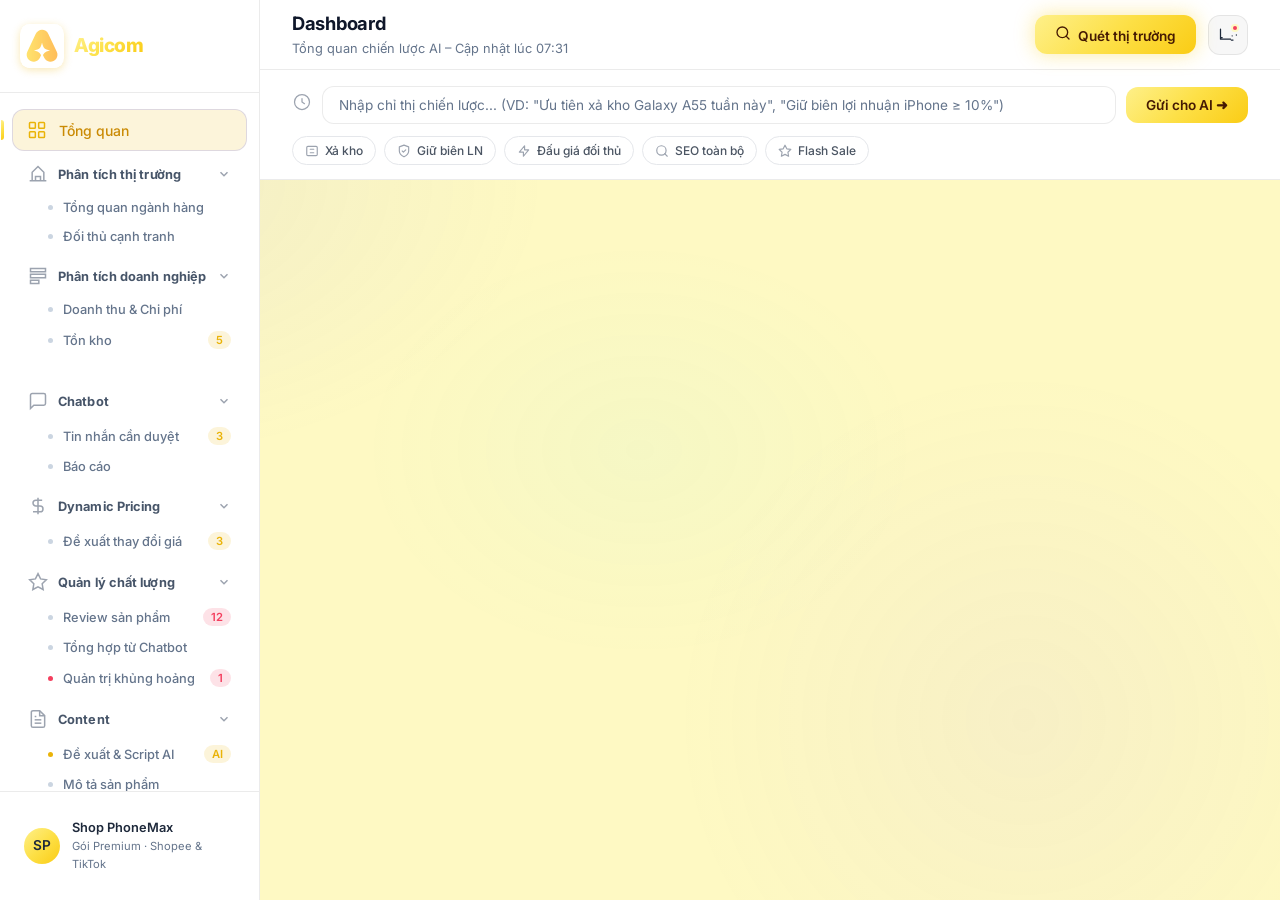
==== commit 87e00e31: "feat: Content agent full pipeline" ====
--- a/frontend/index.html
+++ b/frontend/index.html
@@ -249,12 +249,9 @@
                         <svg class="nav-group-arrow" viewBox="0 0 24 24" width="14" height="14" stroke="currentColor" fill="none" stroke-width="2.5"><polyline points="6 9 12 15 18 9"/></svg>
                     </button>
                     <div class="nav-group-children">
-                        <button class="nav-child-item" data-page="content-agent">
-                            <span class="nav-child-dot" style="background:var(--accent-amber);"></span>Content Agent 🎬
+                        <button class="nav-child-item" data-page="content-suggestions">
+                            <span class="nav-child-dot" style="background:var(--accent-amber);"></span>Đề xuất & Script AI
                             <span class="nav-item-badge" style="background:rgba(234,179,8,0.15);color:#eab308;">AI</span>
-                        </button>
-                        <button class="nav-child-item" data-page="content-suggestions">
-                            <span class="nav-child-dot"></span>Đề xuất content
                         </button>
                         <button class="nav-child-item" data-page="product-descriptions">
                             <span class="nav-child-dot"></span>Mô tả sản phẩm
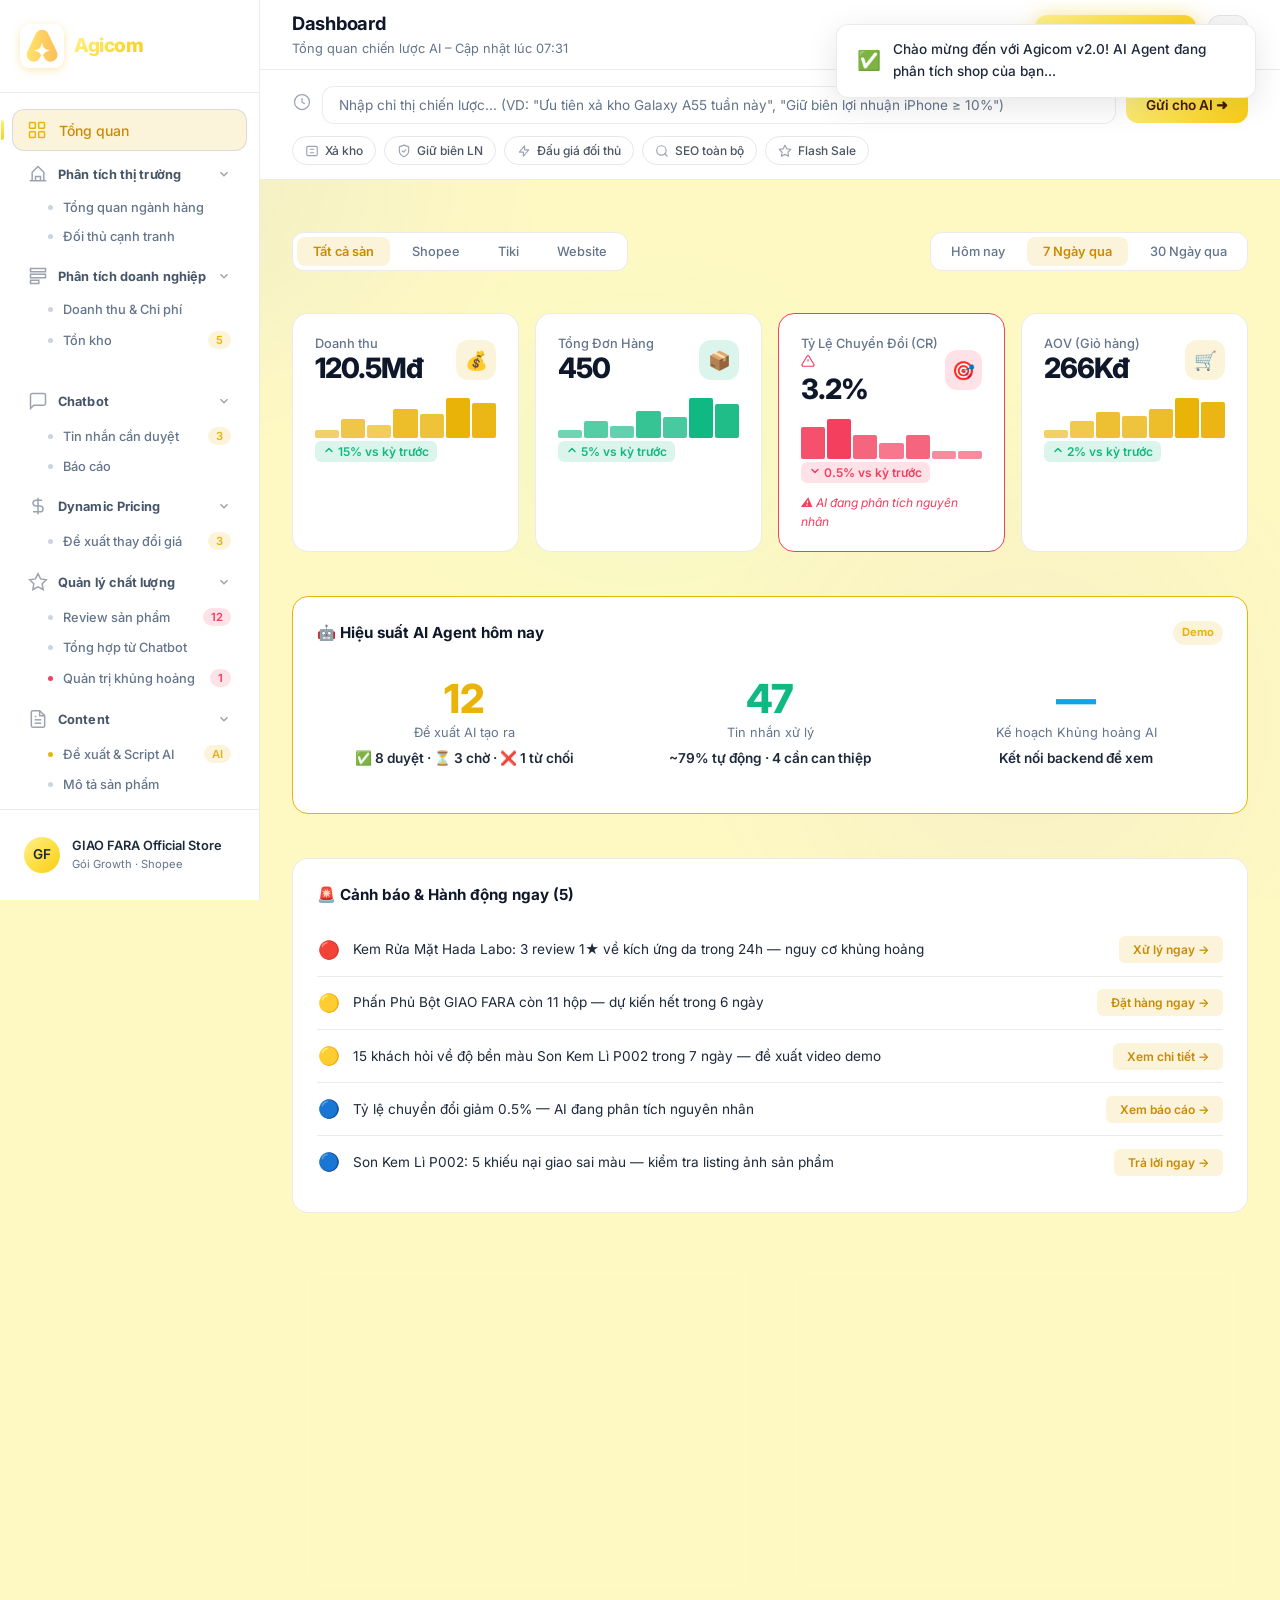
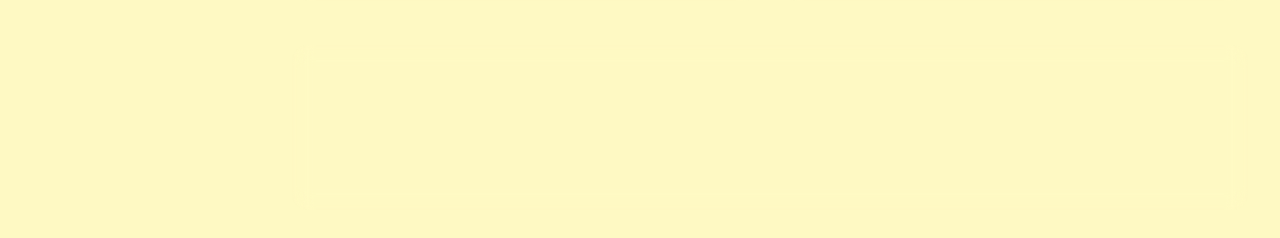
==== commit 588e05cb: "fix: Old demo data scattering frontend" ====
--- a/frontend/index.html
+++ b/frontend/index.html
@@ -278,10 +278,10 @@
 
             <div class="sidebar-footer">
                 <div class="sidebar-user">
-                    <div class="sidebar-user-avatar">SP</div>
+                    <div class="sidebar-user-avatar" id="sidebarUserAvatar">GF</div>
                     <div class="sidebar-user-info">
-                        <div class="sidebar-user-name">Shop PhoneMax</div>
-                        <div class="sidebar-user-role">Gói Premium · Shopee & TikTok</div>
+                        <div class="sidebar-user-name" id="sidebarShopName">GIAO FARA Official Store</div>
+                        <div class="sidebar-user-role" id="sidebarShopRole">Gói Growth · Shopee</div>
                     </div>
                 </div>
             </div>
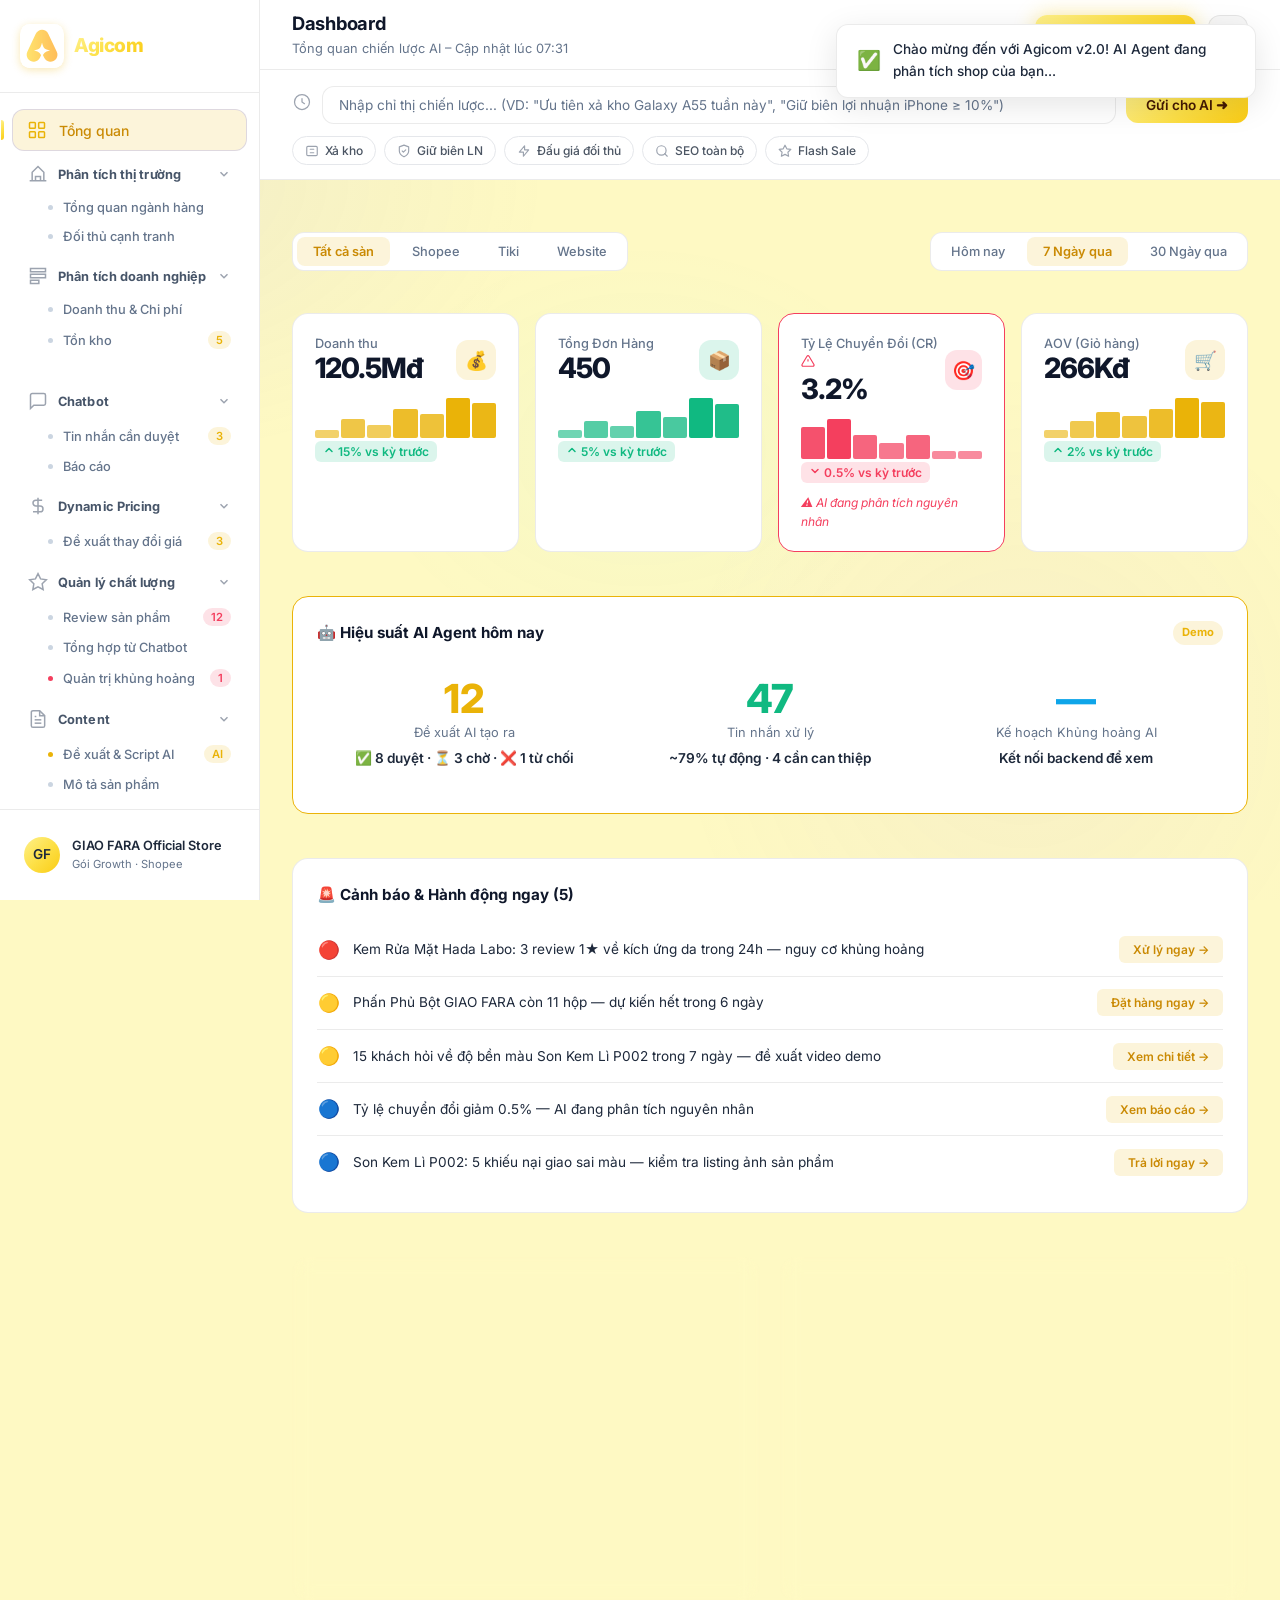
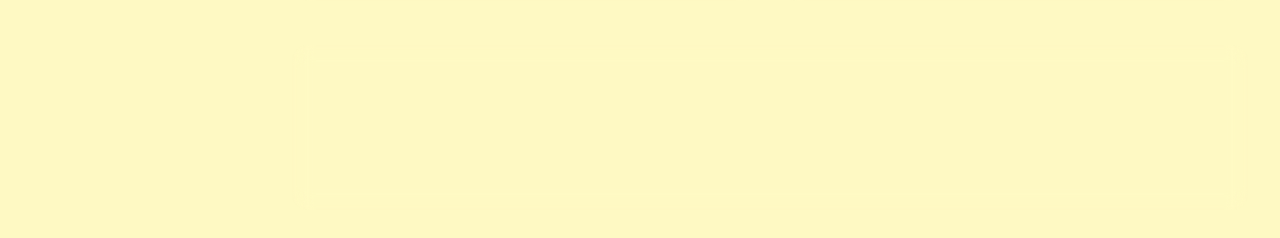
==== commit 649f7ed3: "feat: Favicon" ====
--- a/frontend/index.html
+++ b/frontend/index.html
@@ -8,7 +8,7 @@
     <meta name="description"
         content="Agicom Dashboard – Hệ thống Agentic AI hỗ trợ chủ shop quản lý giá, nội dung, chat tự động và phân tích thị trường." />
     <link rel="stylesheet" href="index4.css" />
-    <link rel="icon" href="data:image/svg+xml,%3Csvg viewBox='0 0 44 44' xmlns='http://www.w3.org/2000/svg'%3E%3Cdefs%3E%3ClinearGradient id='g' x1='0%25' y1='0%25' x2='100%25' y2='100%25'%3E%3Cstop offset='0%25' stop-color='%23FDE047'/%3E%3Cstop offset='100%25' stop-color='%23EAB308'/%3E%3C/linearGradient%3E%3C/defs%3E%3Crect x='2' y='2' width='40' height='40' rx='12' fill='url(%23g)'/%3E%3Cpath d='M13 33 L22 14 L31 33' stroke='%23451a03' stroke-width='2.4' fill='none' stroke-linecap='round' stroke-linejoin='round'/%3E%3Cpath d='M16.5 26 L27.5 26' stroke='%23451a03' stroke-width='2.4' stroke-linecap='round'/%3E%3C/svg%3E" />
+    <link rel="icon" type="image/svg+xml" href="logo-agicom.png" />
 
     <style>
     /* ── Accordion Nav Groups ── */
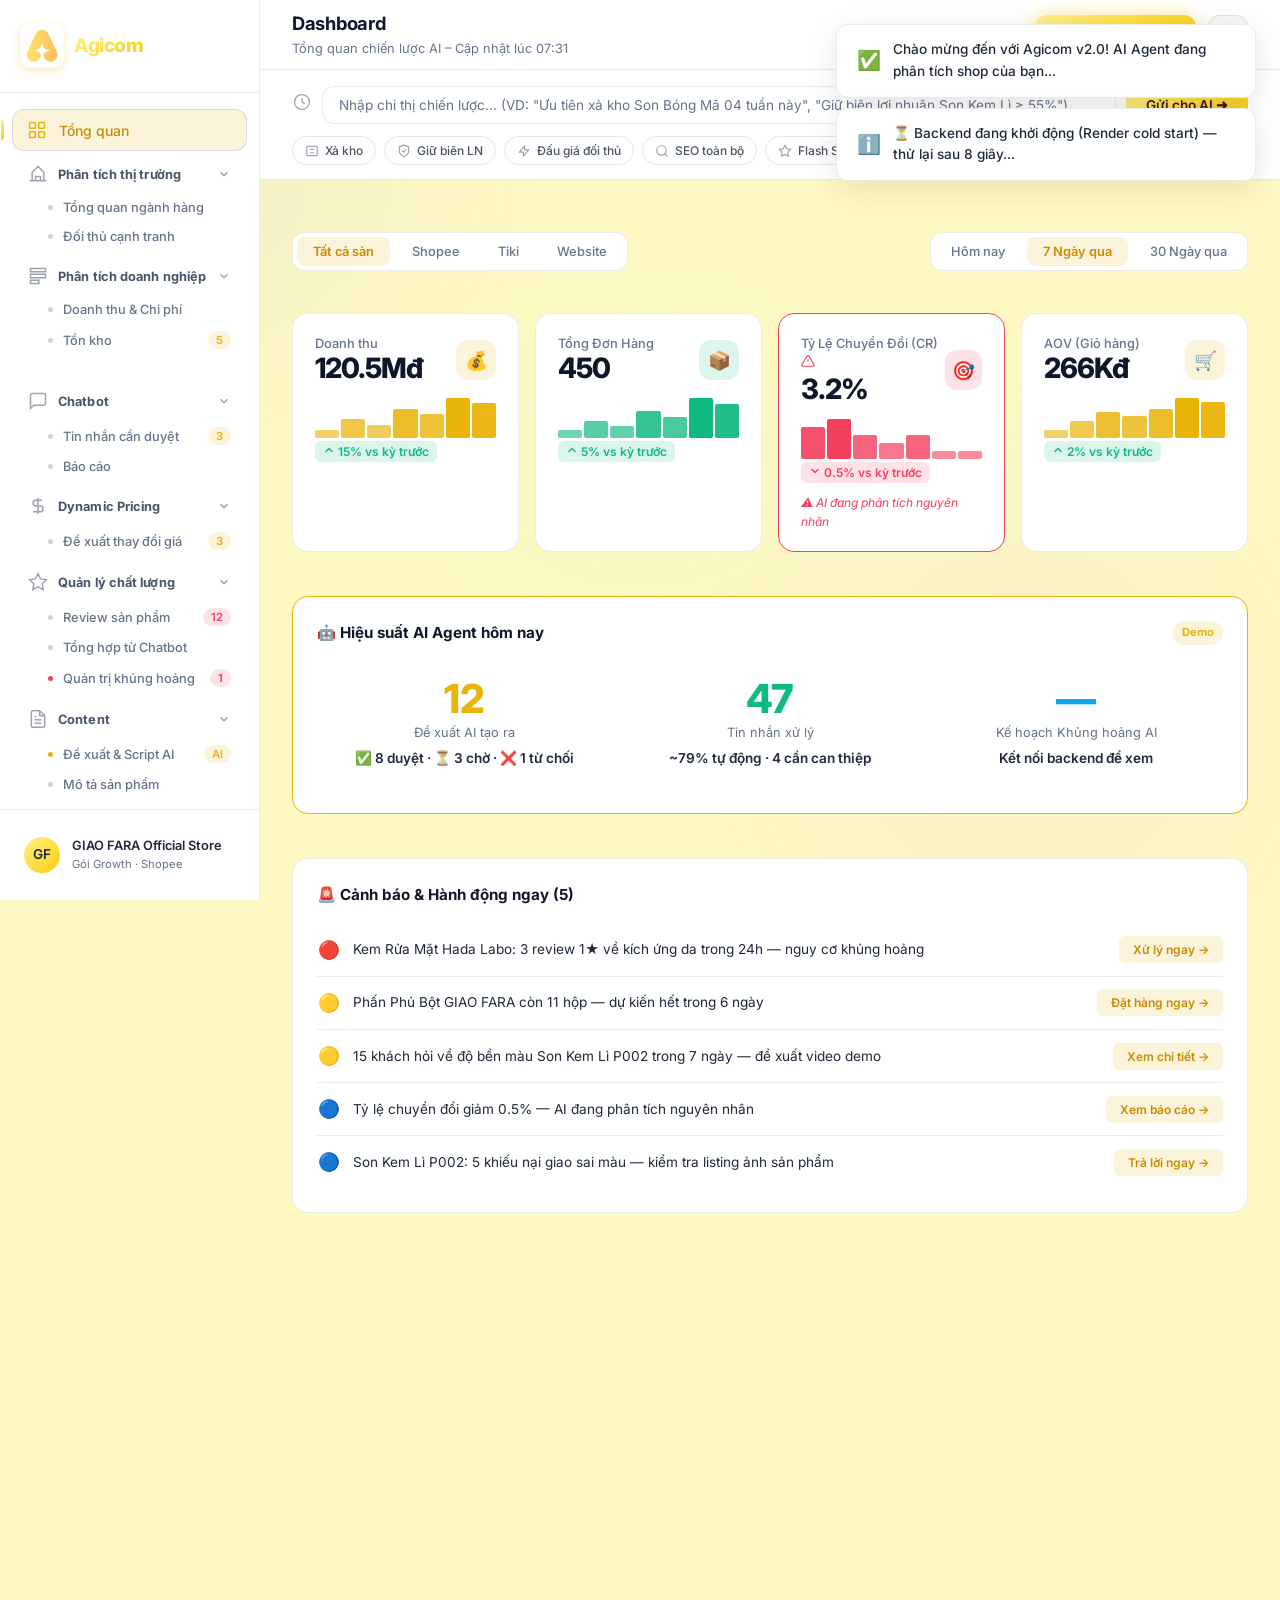
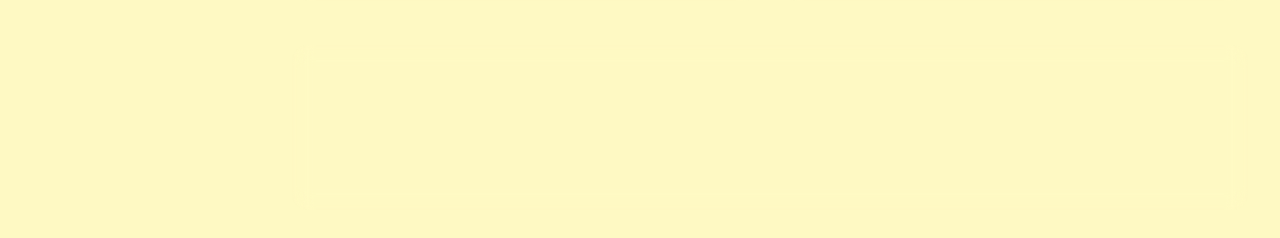
==== commit 492eafc9: "refactor: Update mock data" ====
--- a/frontend/index.html
+++ b/frontend/index.html
@@ -315,7 +315,7 @@
                 <div class="guidance-inner">
                     <div class="guidance-icon"><svg viewBox="0 0 24 24" width="20" height="20" stroke="#9CA3AF" fill="none" stroke-width="1.5" stroke-linecap="round" stroke-linejoin="round"><circle cx="12" cy="12" r="9"/><path d="M12 8v4l3 2"/></svg></div>
                     <input type="text" class="guidance-input" id="guidanceInput"
-                        placeholder='Nhập chỉ thị chiến lược... (VD: "Ưu tiên xả kho Galaxy A55 tuần này", "Giữ biên lợi nhuận iPhone ≥ 10%")' />
+                        placeholder='Nhập chỉ thị chiến lược... (VD: "Ưu tiên xả kho Son Bóng Mã 04 tuần này", "Giữ biên lợi nhuận Son Kem Lì ≥ 55%")' />
                     <button class="guidance-send-btn" id="guidanceSendBtn">Gửi cho AI ➜</button>
                 </div>
                 <div class="guidance-tags" id="guidanceTags">
